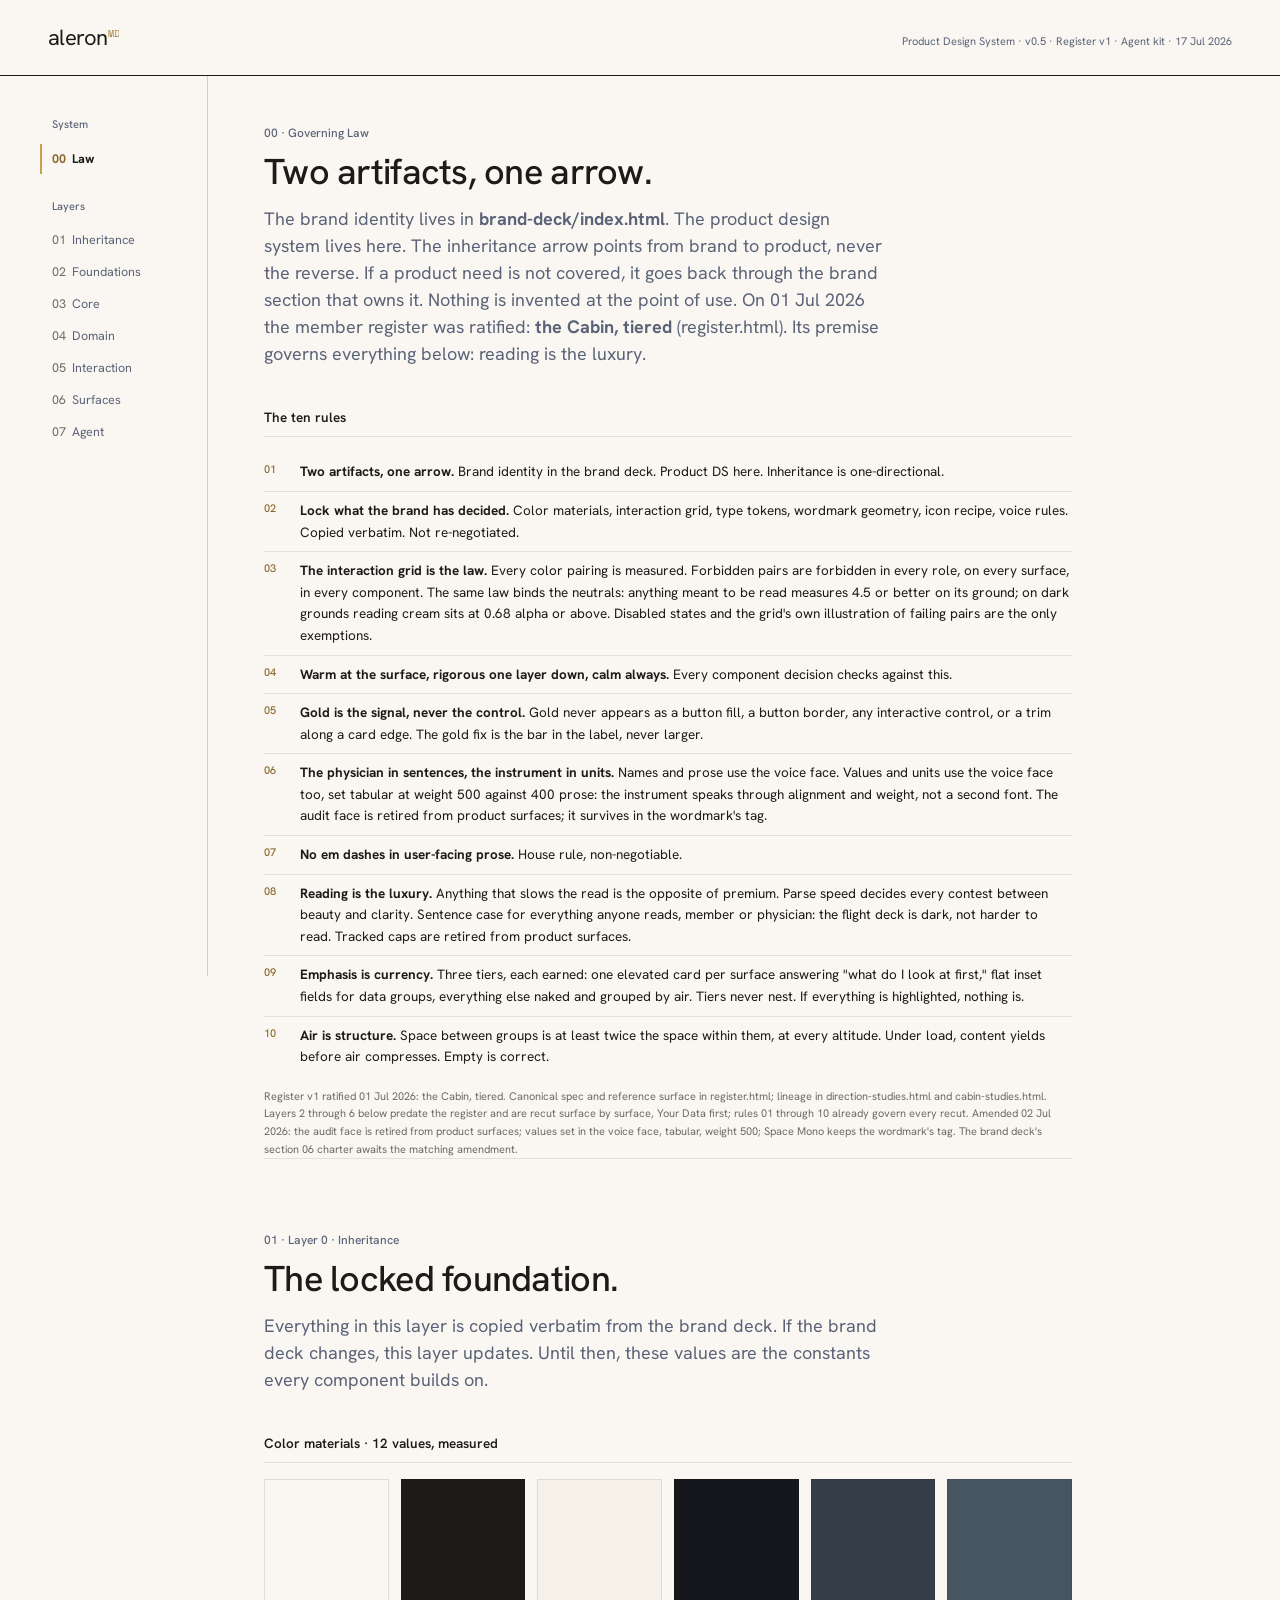
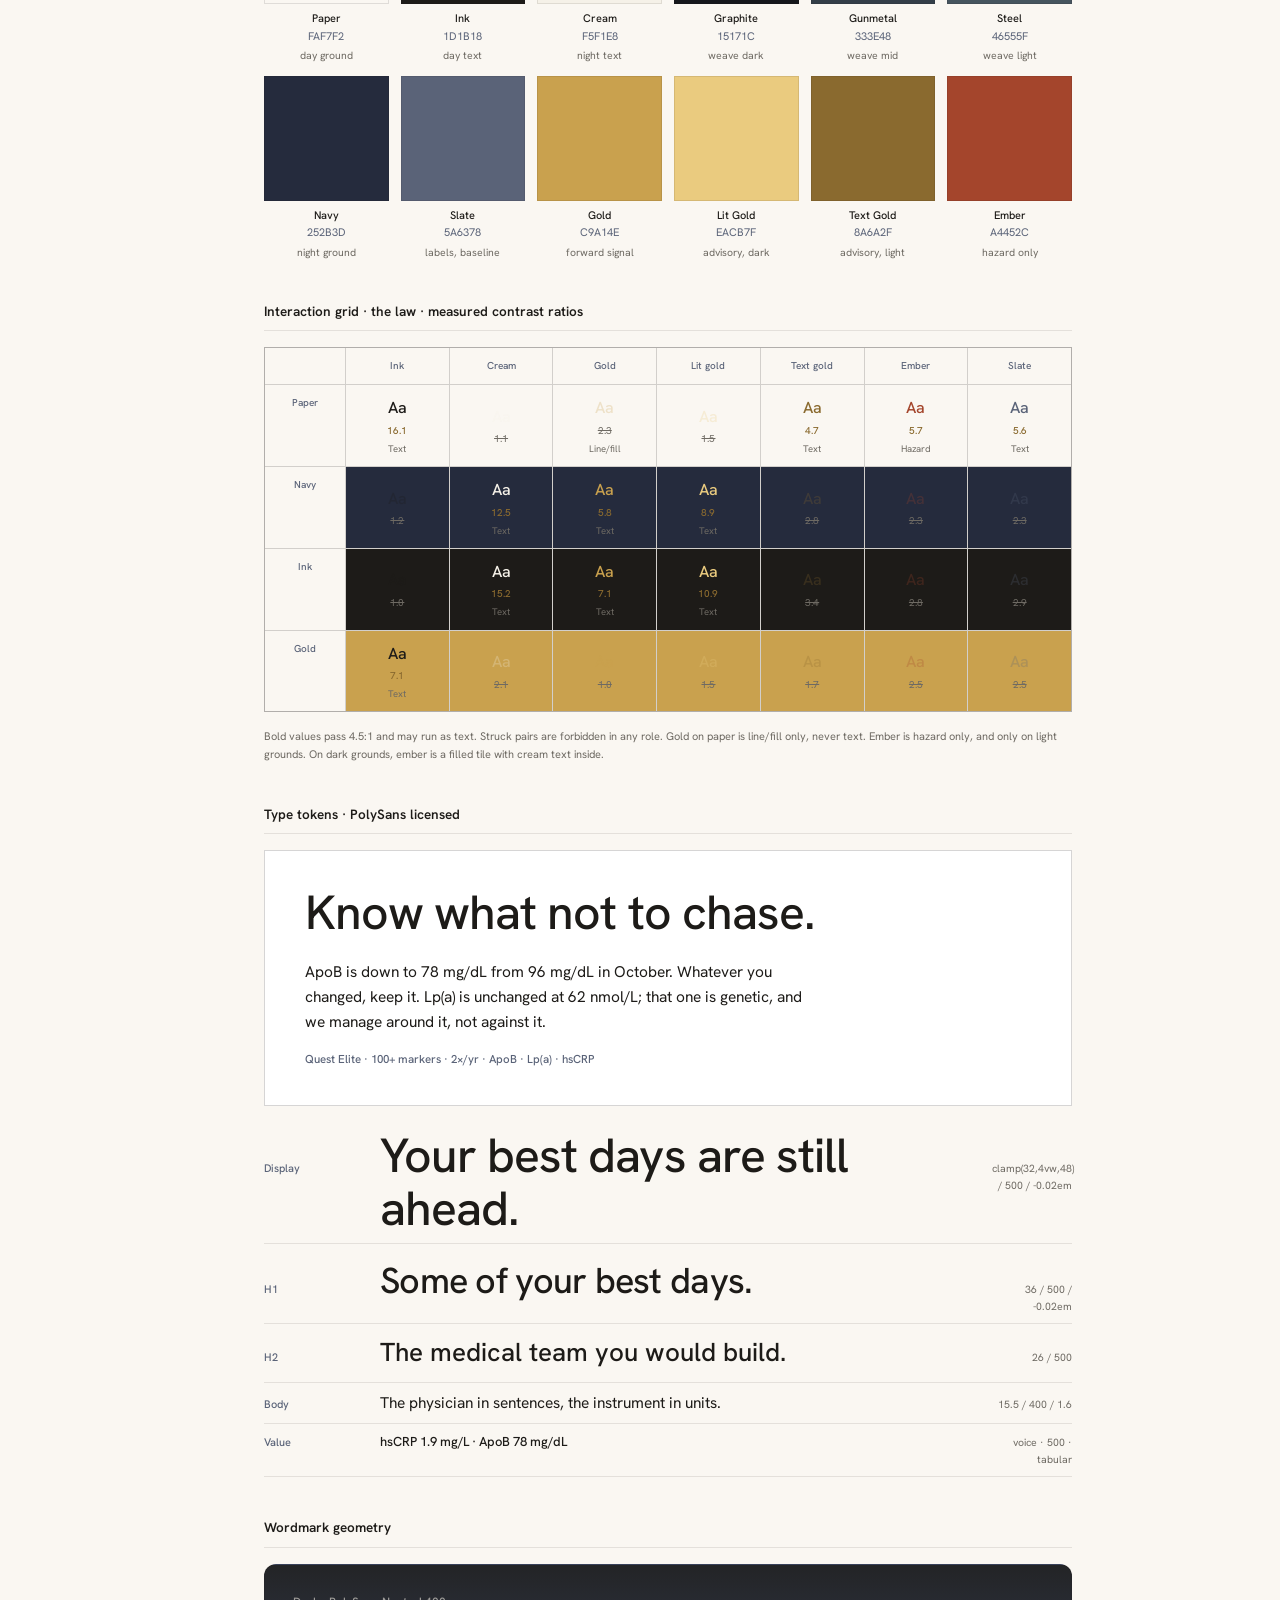
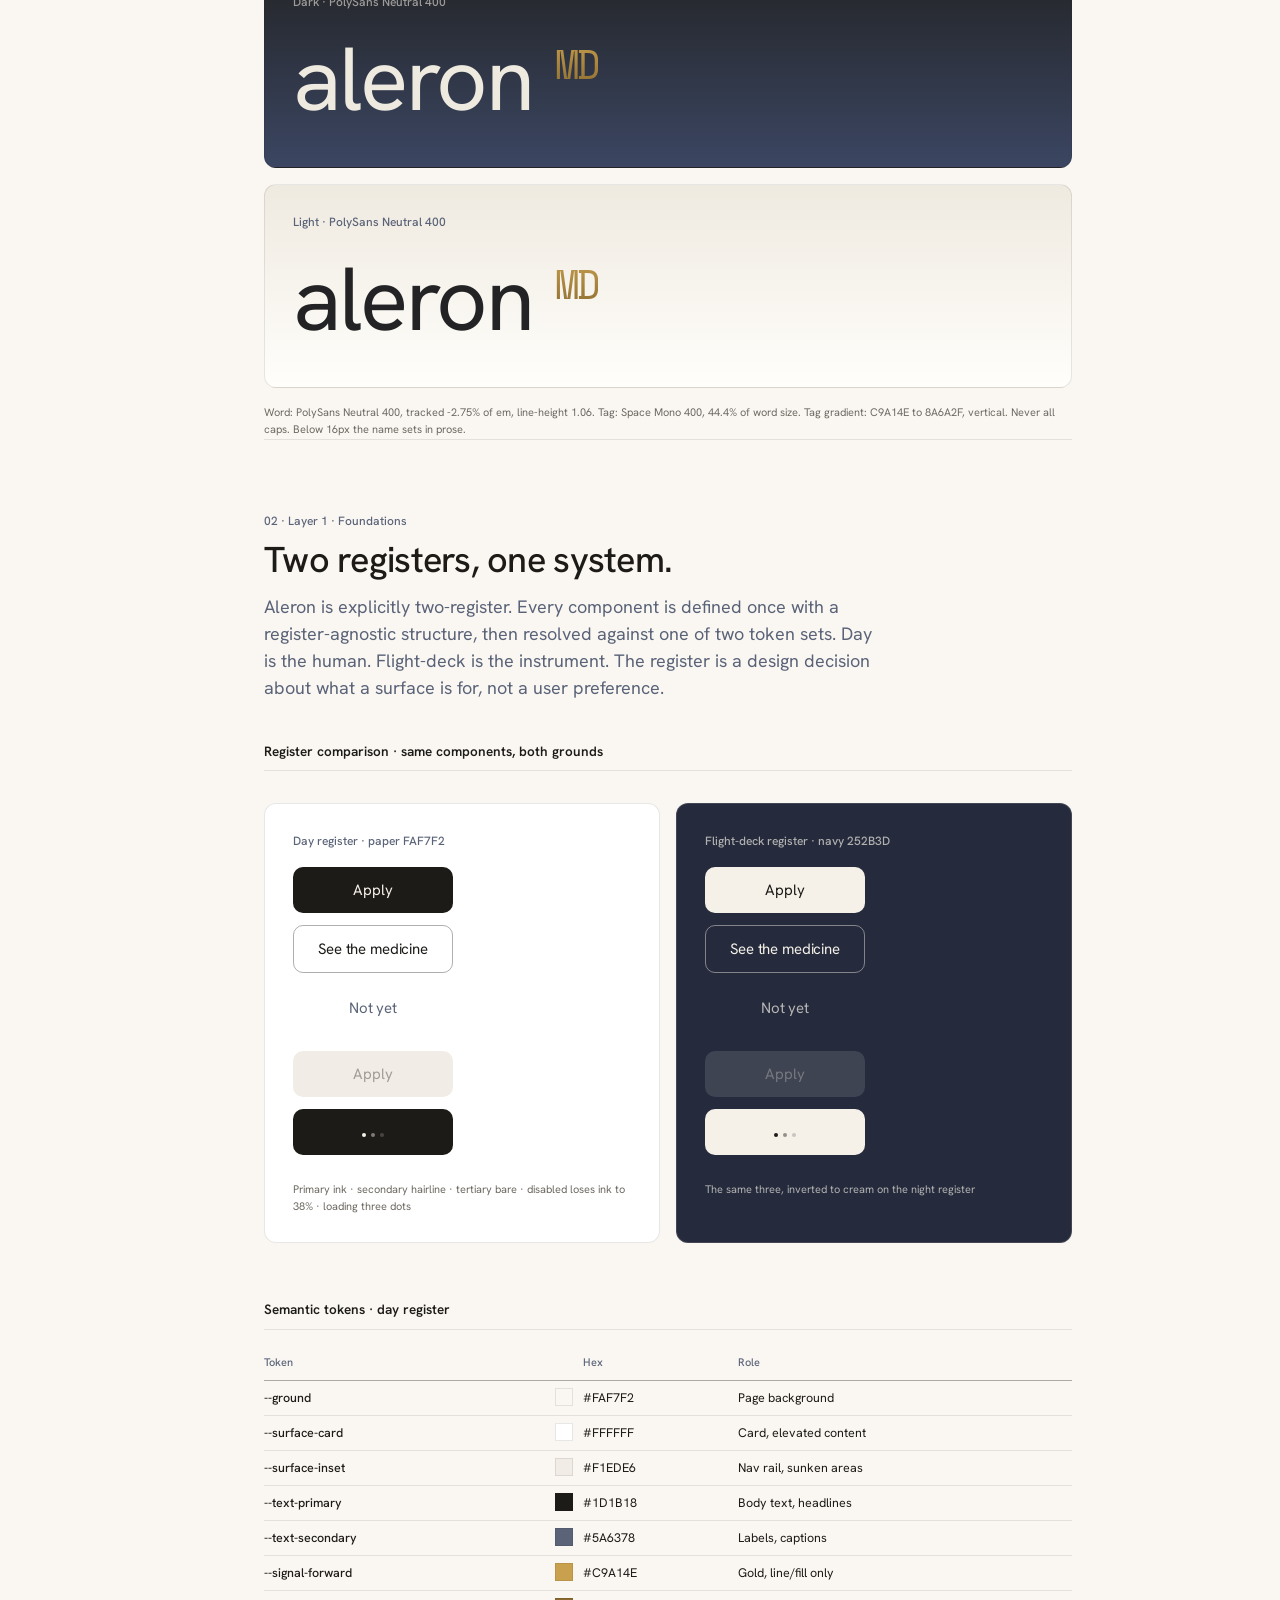
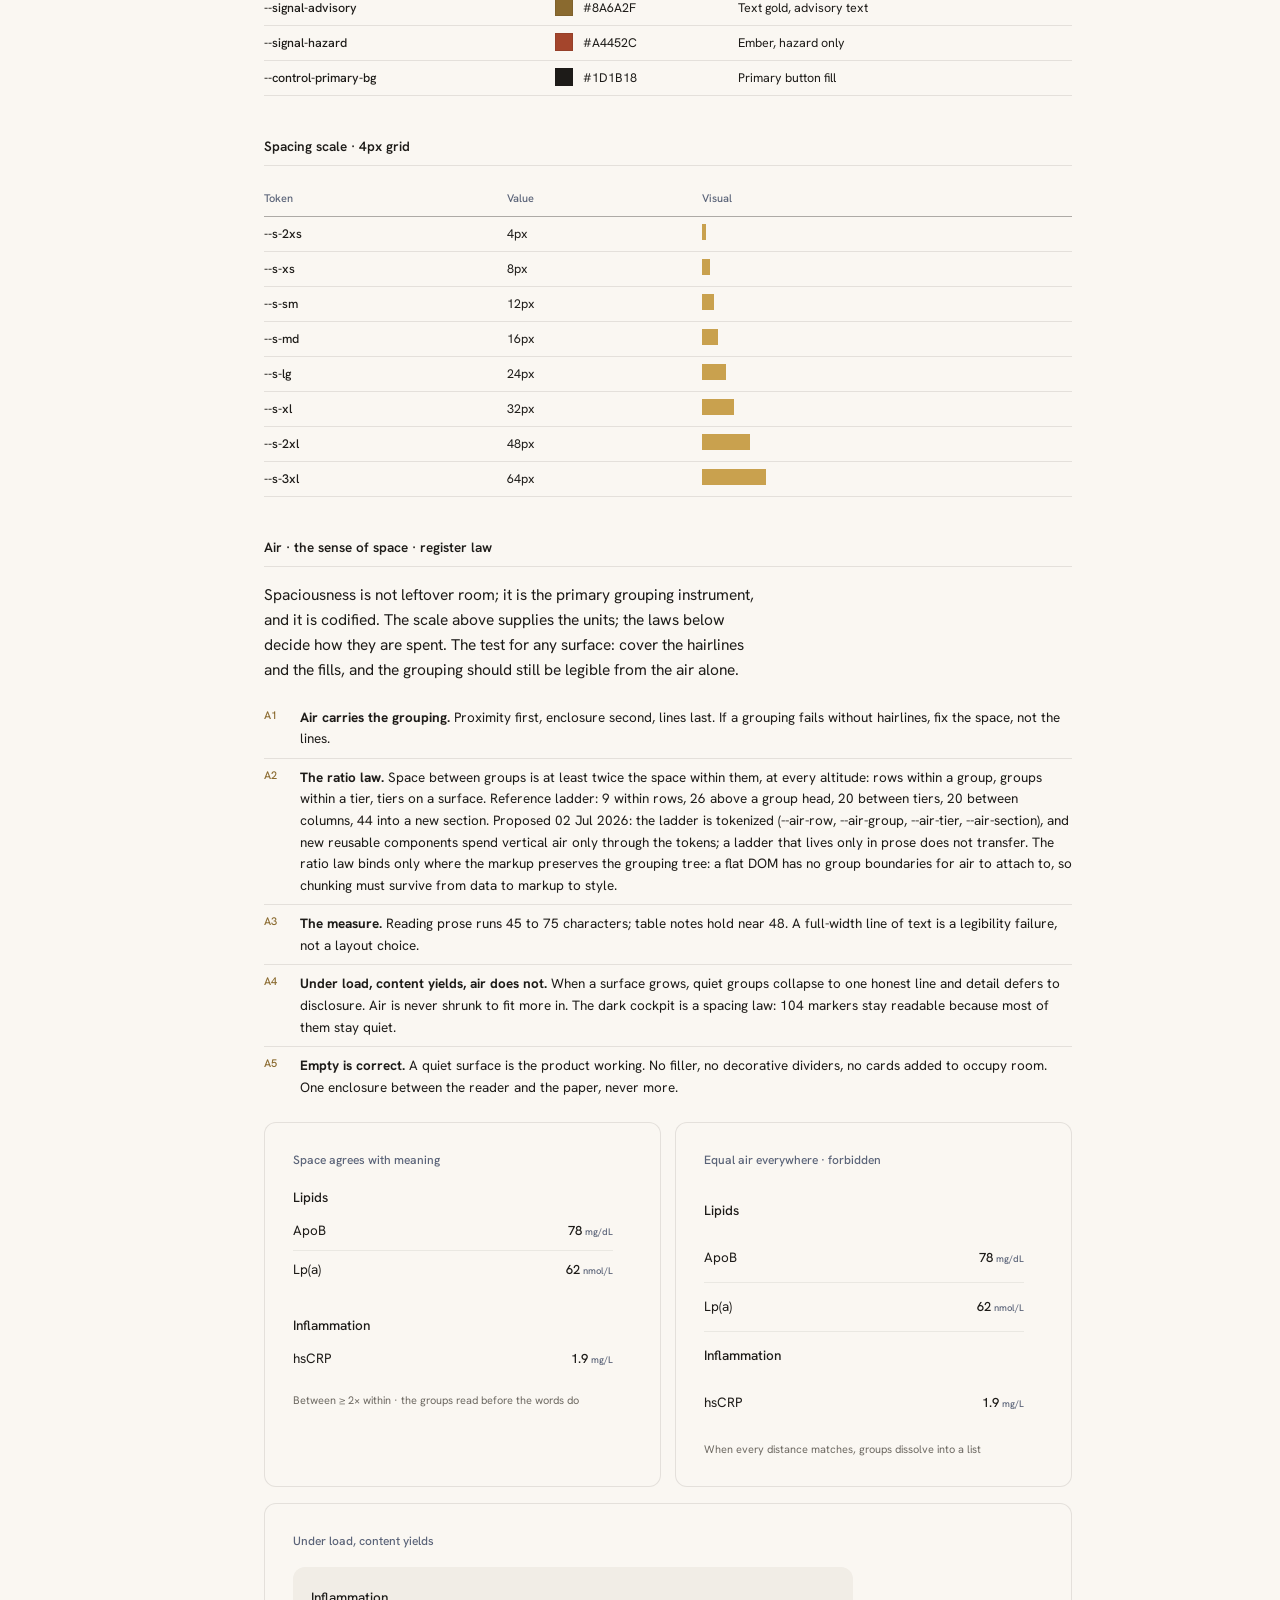
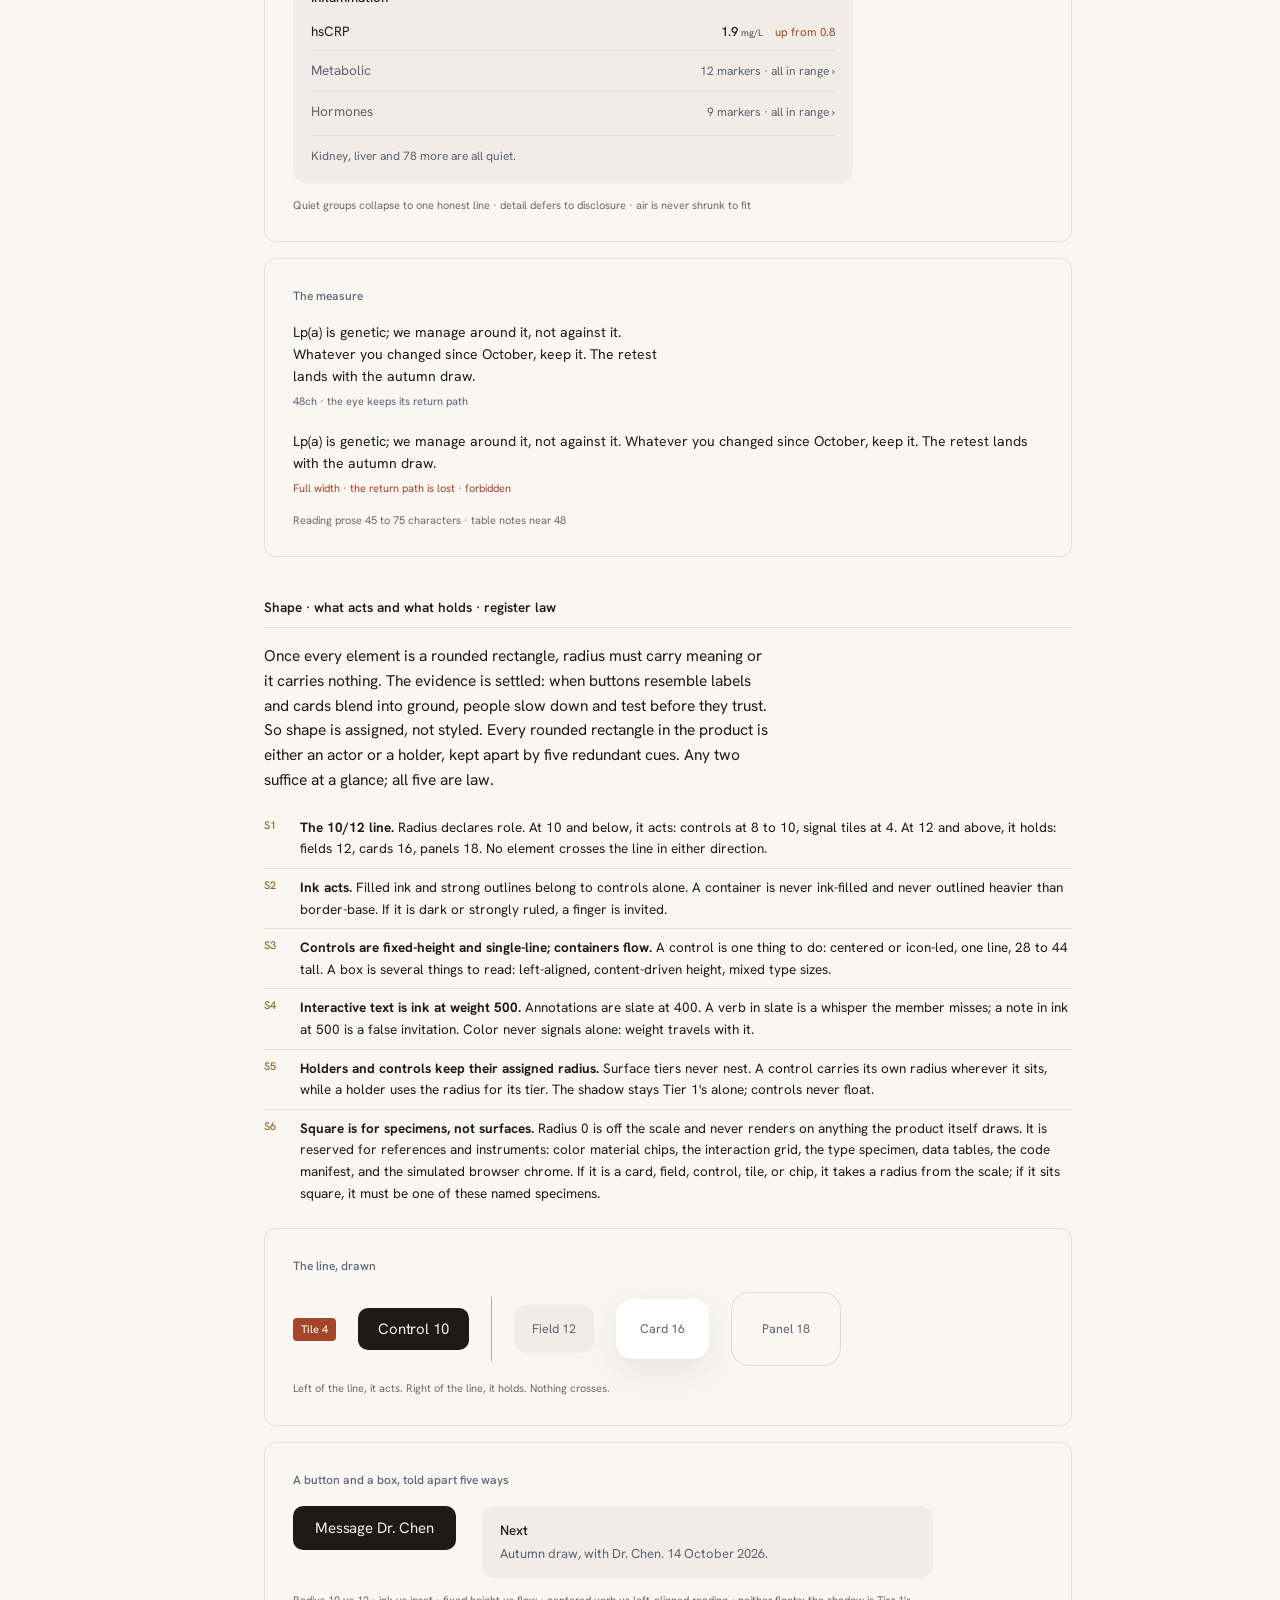
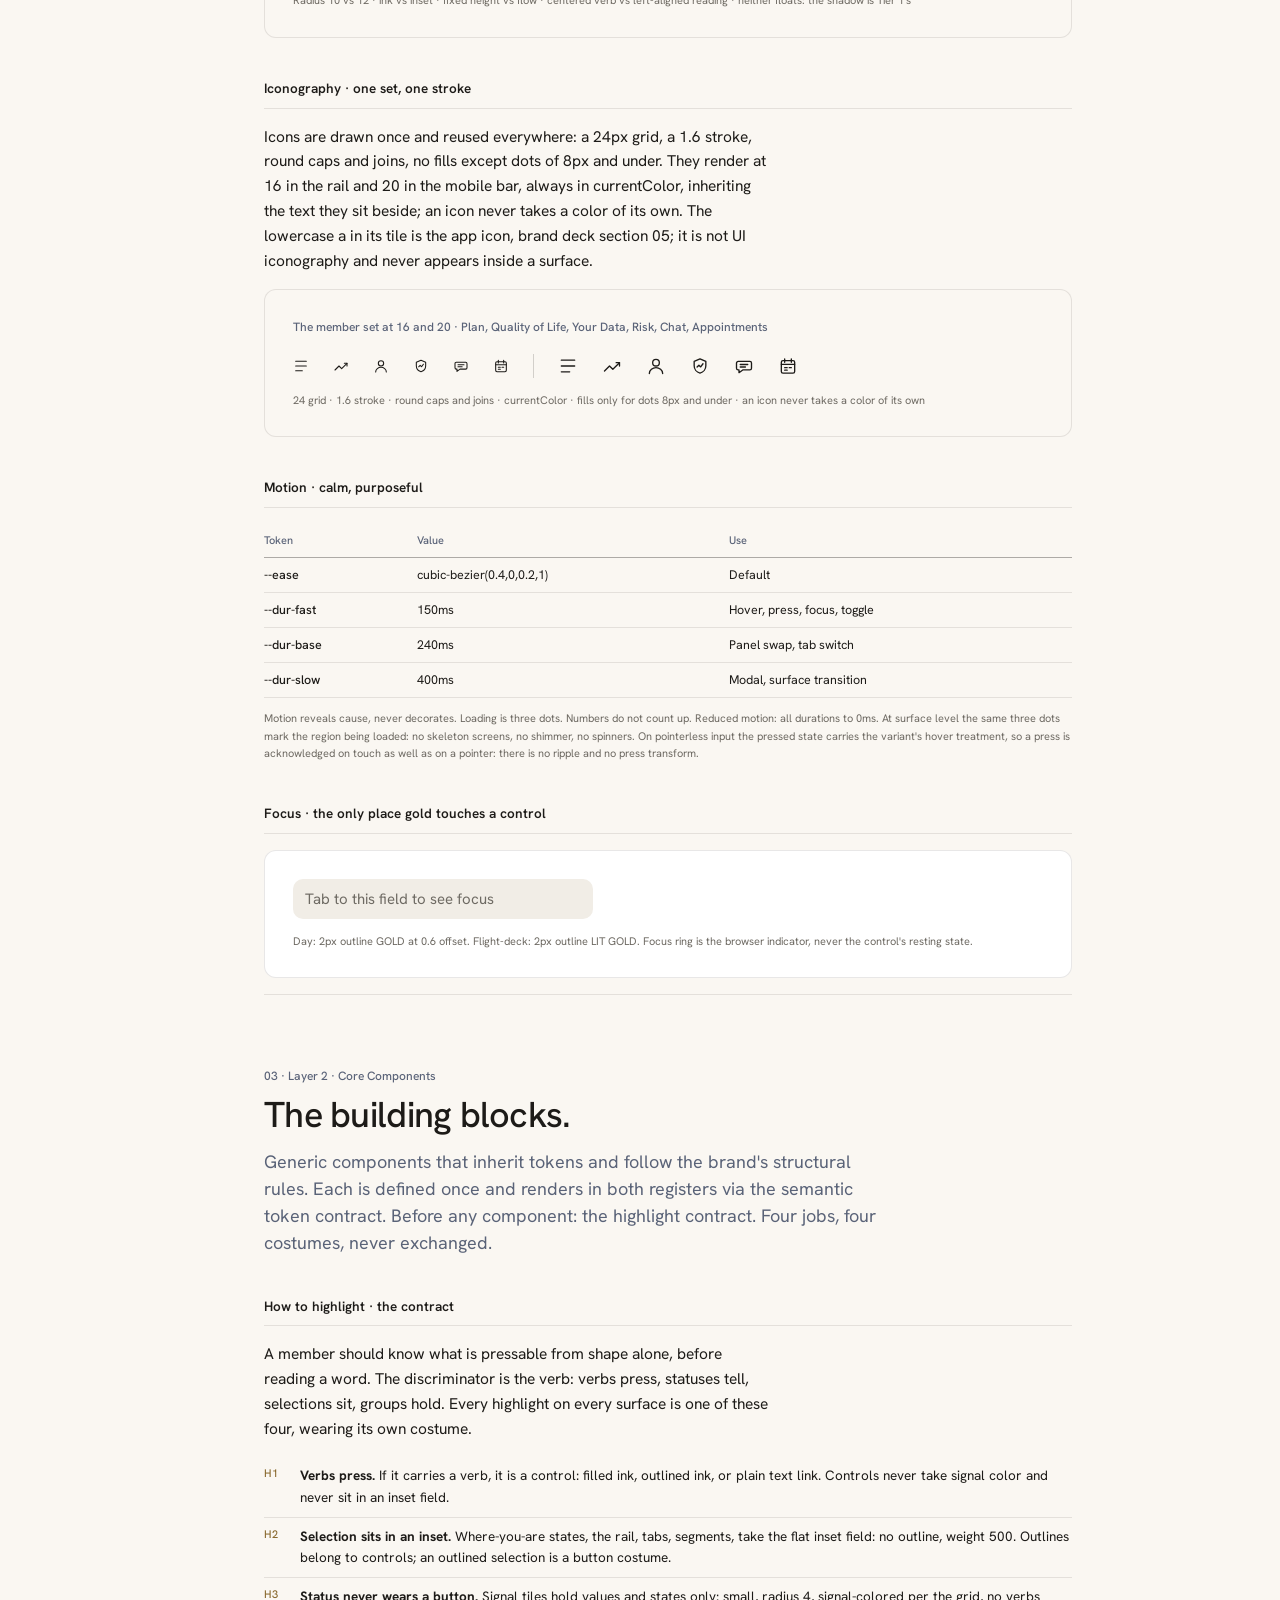
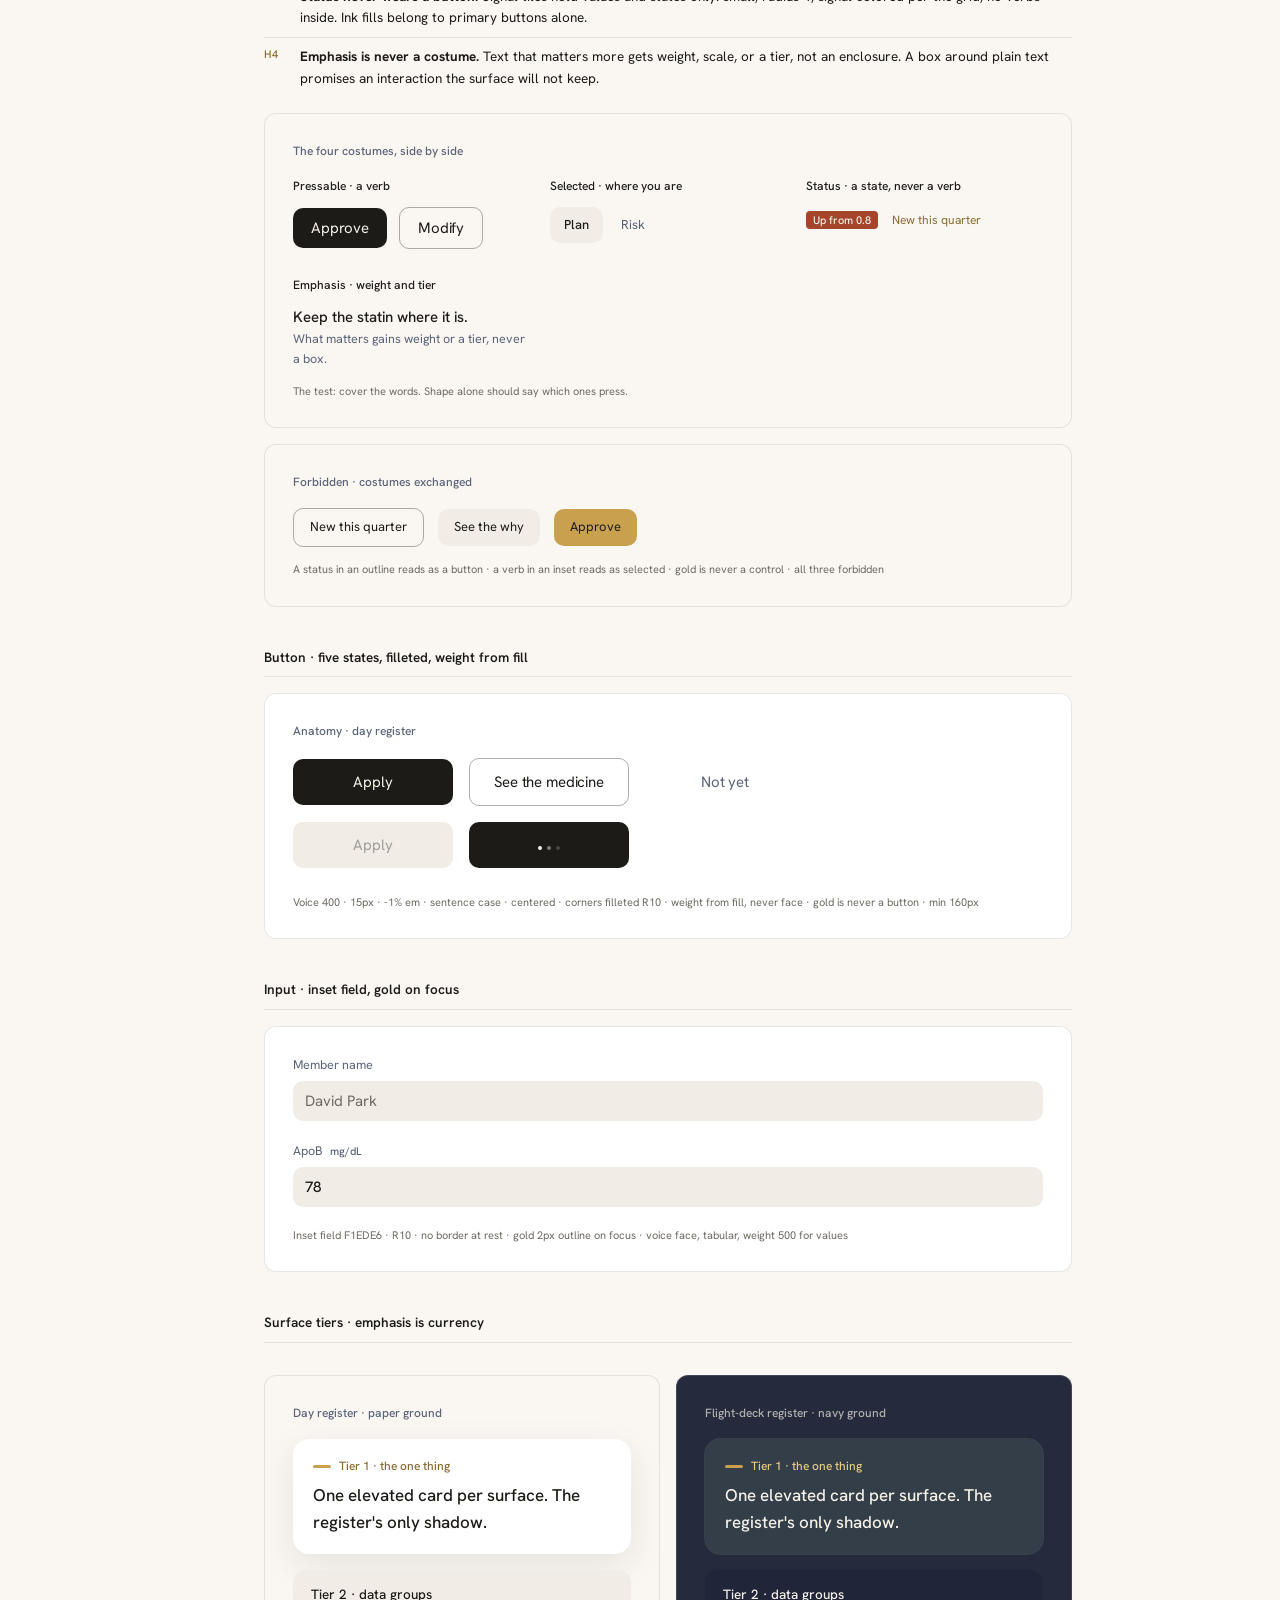
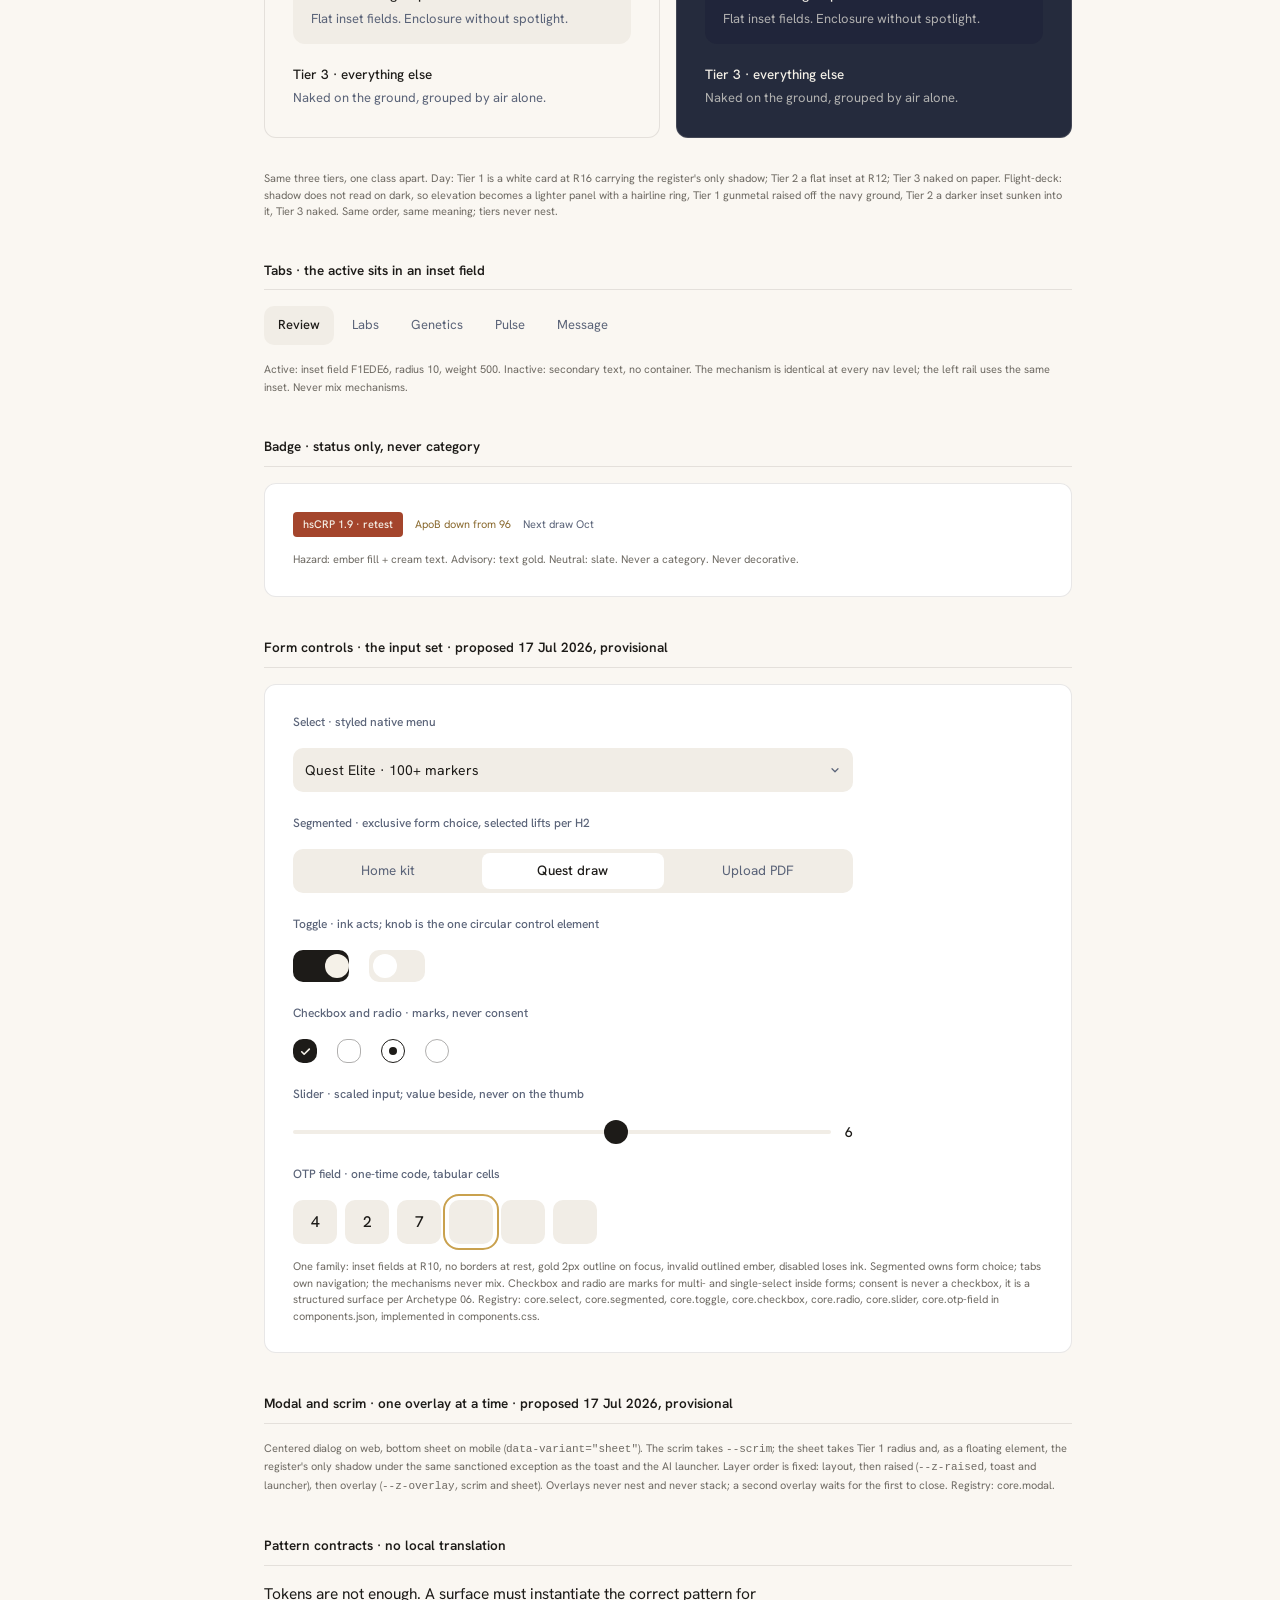
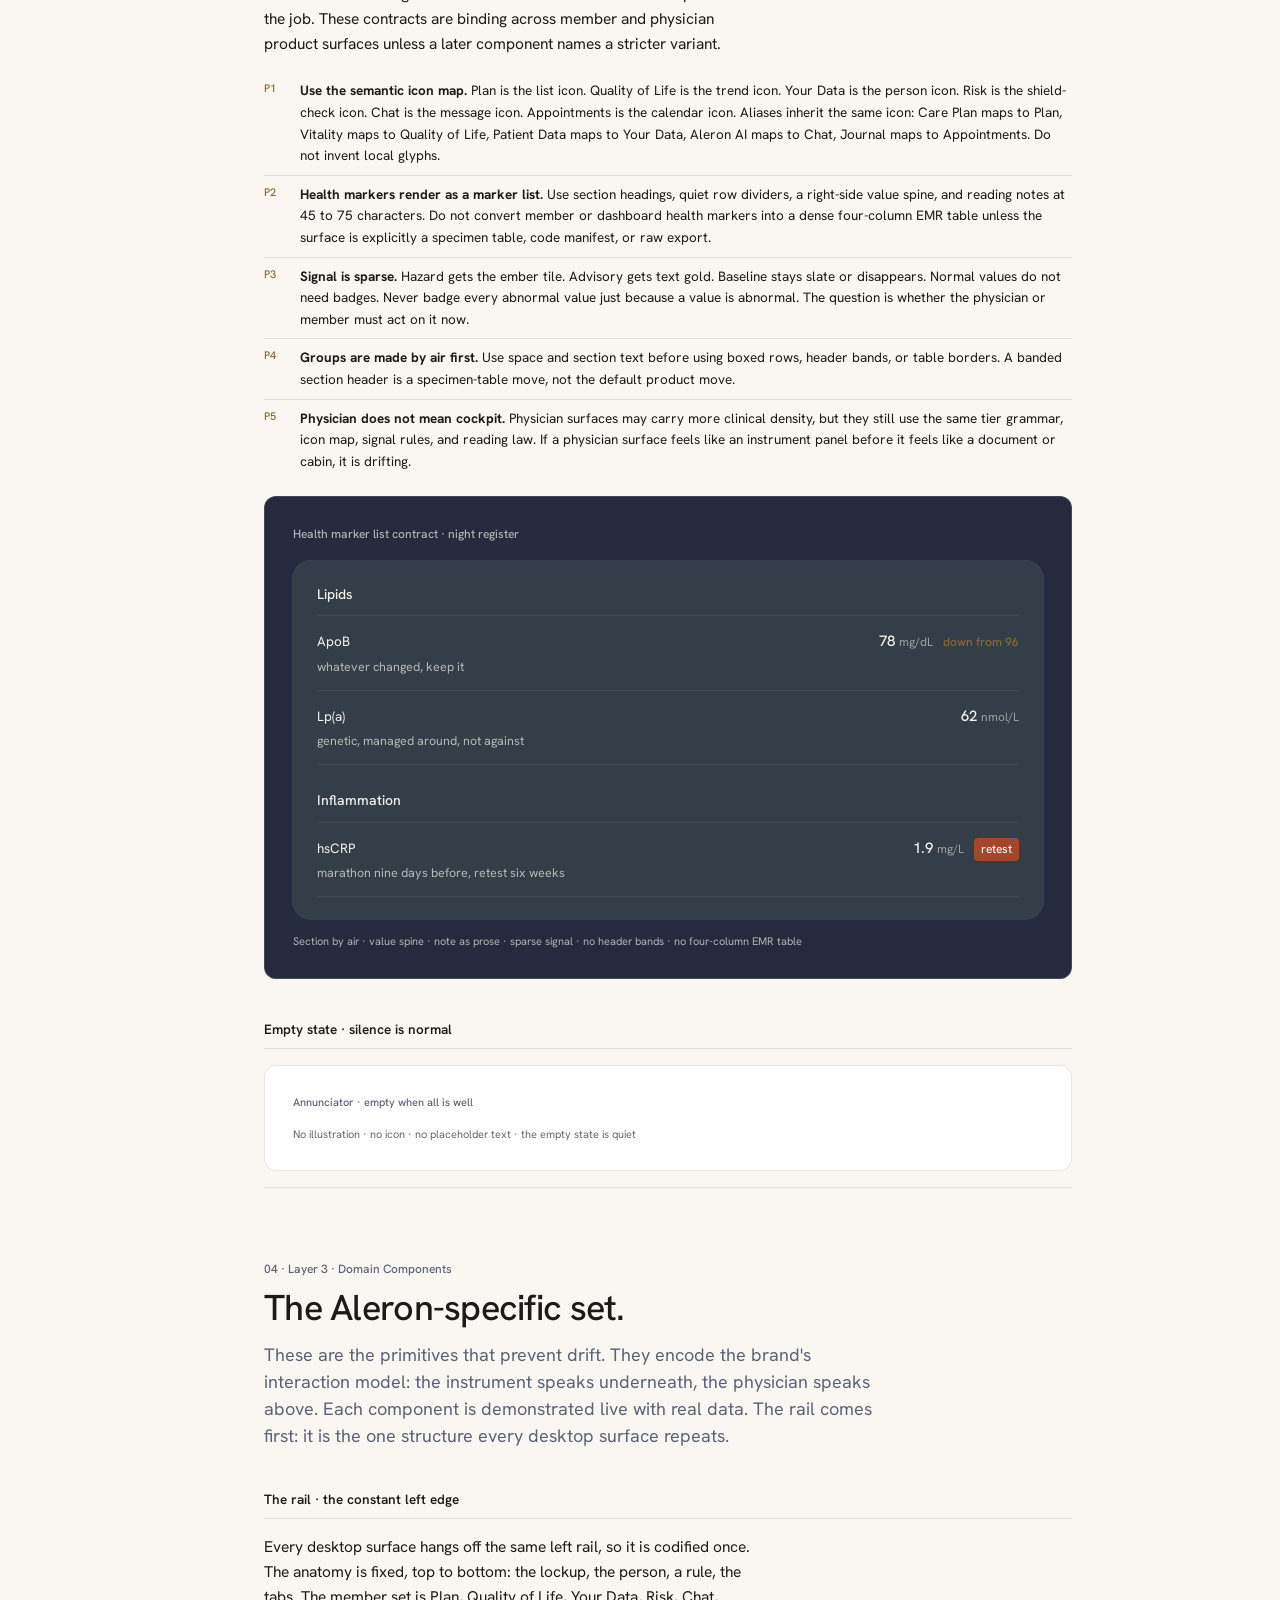
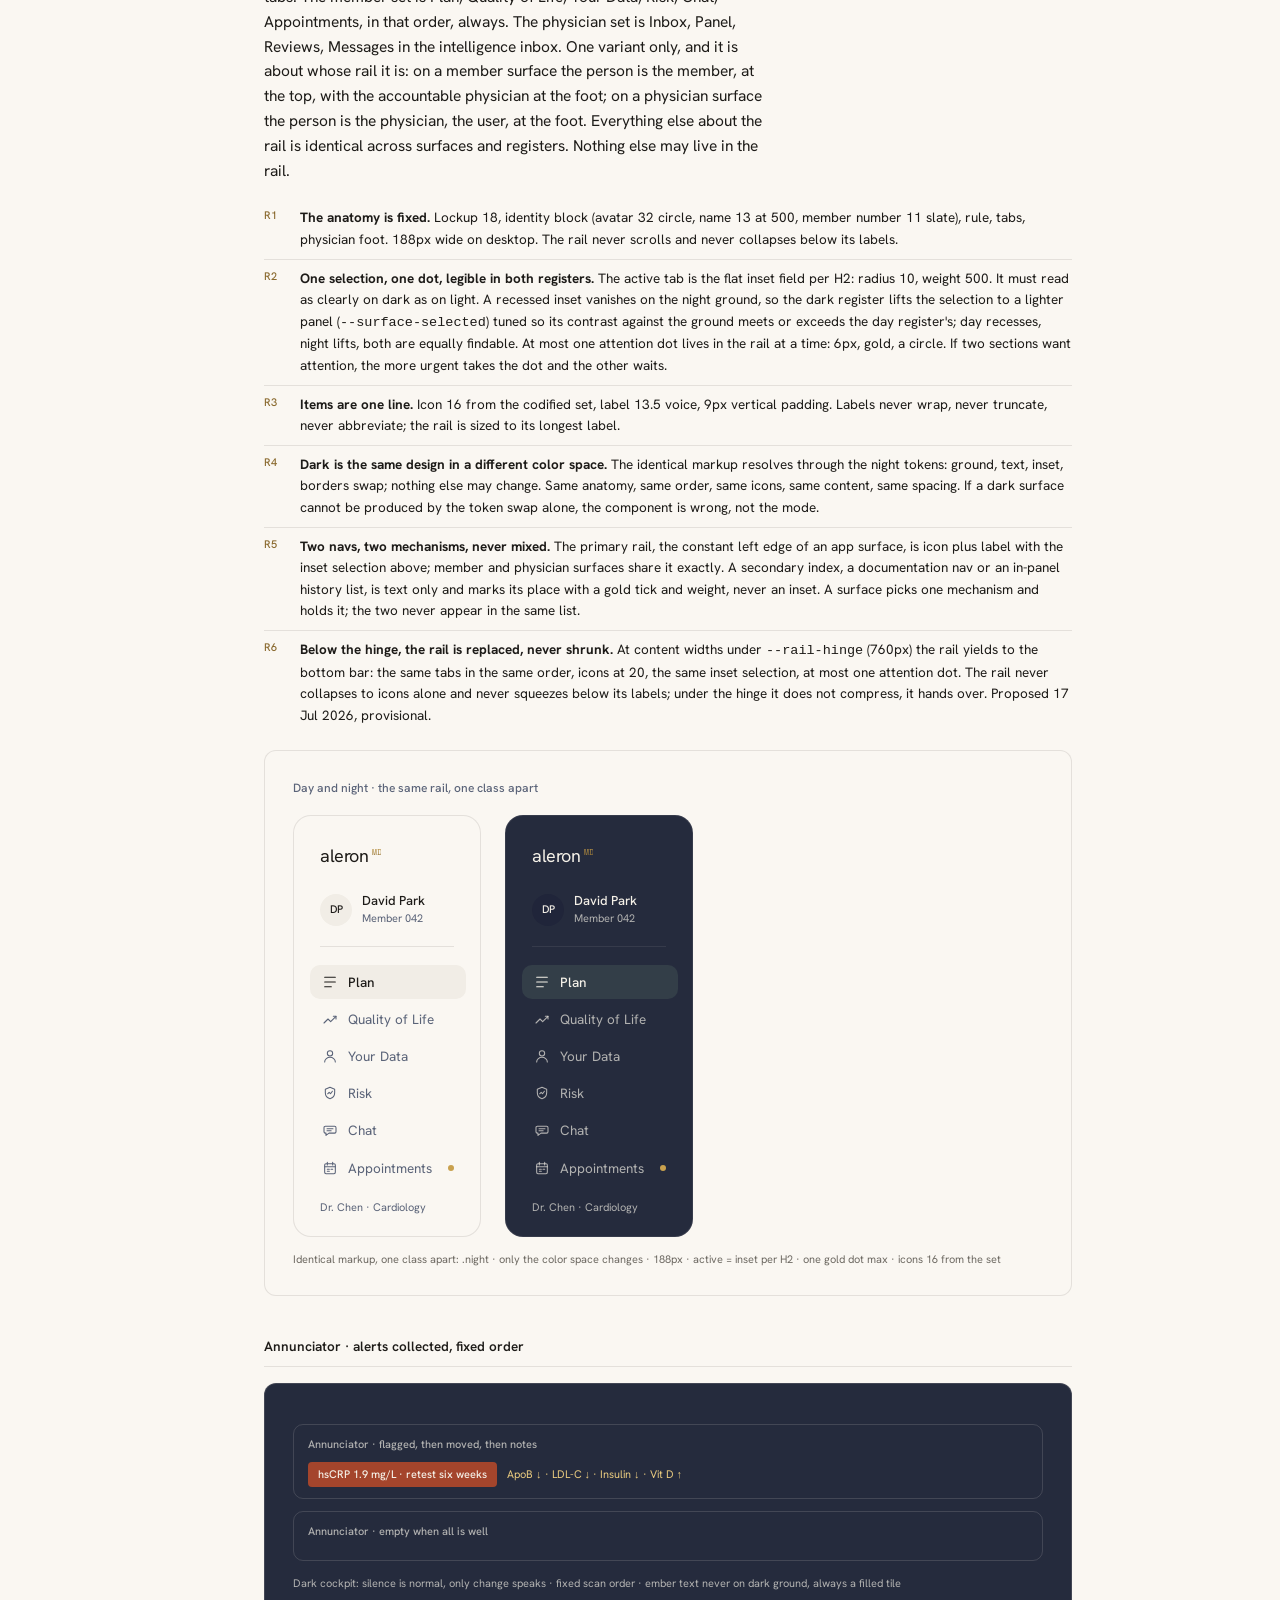
==== product-design-system/index.html @ 84242271 "Codify core.button pressed, and hover for secondary and tertiary Touch has no hover, so the only int" ====
<!DOCTYPE html>
<html lang="en">
<head>
<meta charset="UTF-8">
<meta name="viewport" content="width=device-width, initial-scale=1.0">
<title>Aleron MD · Product Design System</title>
<meta name="description" content="The Aleron MD product design system. Tokens, components, and surface patterns inherited from the visual identity.">
<link rel="preconnect" href="https://fonts.googleapis.com">
<link rel="preconnect" href="https://fonts.gstatic.com" crossorigin>
<link href="https://fonts.googleapis.com/css2?family=Hanken+Grotesk:wght@400;500;600;700&family=Space+Mono:wght@400;700&display=swap" rel="stylesheet">
<link rel="stylesheet" href="tokens.css">
<style>
/* ================================================================ */
/*  POLYSANS bundled local reference                                 */
/*  The licensed files are copied into ./fonts for deterministic     */
/*  local rendering. Each original weight is its own family, so this */
/*  maps them into one CSS family named "PolySans".                  */
/* ================================================================ */







/* Token definitions are generated from tokens.json into tokens.css. */

/* ================================================================ */
/*  RESET                                                            */
/* ================================================================ */
* { margin: 0; padding: 0; box-sizing: border-box; }
html { scroll-behavior: smooth; }
body {
  background: var(--ground);
  color: var(--text-primary);
  font-family: var(--voice);
  font-size: var(--size-text);
  line-height: 1.6;
  -webkit-font-smoothing: antialiased;
  -moz-osx-font-smoothing: grayscale;
}
a { color: inherit; text-decoration: none; }

/* ================================================================ */
/*  HEADER                                                           */
/* ================================================================ */
.ds-header {
  border-bottom: 1px solid var(--ink);
  padding: 20px 48px;
  display: flex;
  justify-content: space-between;
  align-items: baseline;
  flex-wrap: wrap;
  gap: 12px;
}
.ds-header-lockup {
  font-family: var(--voice);
  font-size: 22px;
  font-weight: 400;
  letter-spacing: -0.0275em;
  color: var(--ink);
}
.ds-header-lockup .md {
  font-family: var(--audit);
  font-size: 10px;
  font-weight: 400;
  vertical-align: super;
  margin-left: 1px;
  background: linear-gradient(180deg, var(--gold), var(--text-gold));
  -webkit-background-clip: text;
  -webkit-text-fill-color: transparent;
  background-clip: text;
}
.ds-header-meta {
  font-family: var(--voice);
  font-size: 11px;
  letter-spacing: 0;
  color: var(--slate);
}

/* ================================================================ */
/*  LAYOUT                                                           */
/* ================================================================ */
.ds-layout {
  display: grid;
  grid-template-columns: var(--nav-w) 1fr;
  max-width: var(--page-max);
  margin: 0 auto;
}

/* Nav rail */
.ds-nav {
  position: sticky;
  top: 0;
  height: 100vh;
  overflow-y: auto;
  padding: 40px 20px 40px 32px;
  border-right: 1px solid var(--border-base);
  font-family: var(--voice);
  font-size: 12.5px;
  letter-spacing: 0;
}
.ds-nav-label {
  color: var(--text-secondary);
  font-weight: 500;
  margin-bottom: 10px;
  font-size: 11px;
  letter-spacing: 0;
}
.ds-nav ul { list-style: none; margin-bottom: 24px; }
.ds-nav li { margin-bottom: 2px; }
.ds-nav a {
  display: block;
  padding: 5px 0;
  color: var(--text-secondary);
  transition: color var(--dur-fast) var(--ease);
  border-left: 2px solid transparent;
  padding-left: 10px;
  margin-left: -12px;
}
.ds-nav a:hover { color: var(--text-primary); }
.ds-nav a.active {
  color: var(--ink);
  border-left-color: var(--gold);
  font-weight: 700;
}
.ds-nav a .num { color: var(--text-tertiary); margin-right: 6px; }
.ds-nav a.active .num { color: var(--text-gold); }

/* Content */
.ds-content {
  padding: 0 56px 120px;
  max-width: 920px;
  min-width: 0;
  width: 100%;
}

/* ================================================================ */
/*  SECTIONS                                                         */
/* ================================================================ */
section.ds-section {
  padding-top: 72px;
  border-top: 1px solid var(--border-subtle);
}
section.ds-section:first-child { border-top: none; padding-top: 48px; }

.sec-label {
  font-family: var(--voice);
  font-size: 12px;
  font-weight: 500;
  letter-spacing: 0;
  color: var(--slate);
  margin-bottom: 8px;
}
.sec-title {
  font-family: var(--voice);
  font-size: var(--size-h1);
  font-weight: 500;
  letter-spacing: -0.02em;
  line-height: 1.15;
  margin-bottom: 12px;
  color: var(--ink);
}
.sec-abstract {
  font-family: var(--voice);
  font-size: var(--size-lede);
  line-height: 1.5;
  color: var(--text-secondary);
  max-width: 62ch;
  margin-bottom: 40px;
}

/* Subsection */
.subsec {
  margin-top: 40px;
}
.subsec-label {
  font-family: var(--voice);
  font-size: 13.5px;
  font-weight: 600;
  color: var(--text-primary);
  margin-bottom: 16px;
  padding-bottom: 8px;
  border-bottom: 1px solid var(--border-subtle);
}

/* Prose */
.prose { max-width: 62ch; }
.prose p { margin-bottom: 14px; }
.prose b { font-weight: 500; }

/* ================================================================ */
/*  DEMO FRAMES                                                      */
/* ================================================================ */
.demo {
  background: var(--surface-tier1);
  border: 1px solid var(--border-subtle);
  border-radius: var(--radius-tier2);
  padding: 28px;
  margin: 16px 0;
}
.demo.night-demo {
  background: var(--navy);
  color: var(--cream);
  border-color: rgba(245,241,232,0.14);
}
.demo-label {
  font-family: var(--voice);
  font-size: 12px;
  font-weight: 500;
  margin-bottom: 16px;
  color: var(--slate);
}
.night-demo .demo-label { color: rgba(245,241,232,0.68); }
.demo-caption {
  font-family: var(--voice);
  font-size: 11px;
  letter-spacing: 0;
  color: var(--text-tertiary);
  margin-top: 14px;
  line-height: 1.5;
}
.night-demo .demo-caption { color: rgba(245,241,232,0.68); }

/* ================================================================ */
/*  COLOR MATERIALS                                                  */
/* ================================================================ */
.materials {
  display: grid;
  grid-template-columns: repeat(auto-fill, minmax(120px, 1fr));
  gap: 12px;
  margin: 16px 0;
}
.mat {
  text-align: center;
}
.mat-c {
  width: 100%;
  aspect-ratio: 1;
  margin-bottom: 6px;
  border: 1px solid var(--border-subtle);
}
.mat-name {
  font-family: var(--voice);
  font-size: 11px;
  font-weight: 500;
  color: var(--ink);
  text-transform: capitalize;
}
.mat-hex {
  font-family: var(--voice);
  font-size: 11px;
  color: var(--slate);
  font-variant-numeric: tabular-nums;
  letter-spacing: 0;
}
.mat-role {
  font-family: var(--voice);
  font-size: 10.5px;
  color: var(--text-tertiary);
  letter-spacing: 0;
  margin-top: 2px;
}

/* ================================================================ */
/*  INTERACTION GRID                                                 */
/* ================================================================ */
.igrid {
  display: grid;
  grid-template-columns: 80px repeat(7, 1fr);
  gap: 1px;
  background: var(--border-base);
  border: 1px solid var(--border-base);
  margin: 16px 0;
  font-family: var(--voice);
  font-variant-numeric: tabular-nums;
}
.igrid > div {
  padding: 10px 6px;
  text-align: center;
  background: var(--paper);
  font-size: 10px;
}
.igrid-h {
  background: var(--surface-inset);
  font-weight: 500;
  letter-spacing: 0;
  color: var(--slate);
  font-size: 10px;
}
.igrid-rh {
  background: var(--surface-inset);
  font-weight: 500;
  letter-spacing: 0;
  color: var(--slate);
  font-size: 10px;
  text-align: left;
  padding-left: 10px;
}
.igrid-cell {
  position: relative;
  display: flex;
  flex-direction: column;
  align-items: center;
  justify-content: center;
  gap: 2px;
}
.igrid-cell .aa { font-family: var(--voice); font-size: 16px; font-weight: 500; }
.igrid-cell .rt { font-size: 10px; color: var(--slate); }
.igrid-cell.pass .rt { color: var(--text-gold); font-weight: 500; }
.igrid-cell.fail .rt { color: var(--text-tertiary); text-decoration: line-through; }
.igrid-cell.fail .aa { opacity: 0.25; }
.igrid-cell .use {
  font-size: 9.5px;
  letter-spacing: 0;
  color: var(--text-tertiary);
}

/* ================================================================ */
/*  TYPE SPECIMEN                                                    */
/* ================================================================ */
.type-specimen {
  background: var(--surface-card);
  border: 1px solid var(--border-base);
  padding: 36px 40px;
  margin: 16px 0;
}
.type-display {
  font-family: var(--voice);
  font-size: var(--size-display);
  font-weight: 500;
  letter-spacing: -0.02em;
  line-height: 1.1;
  margin-bottom: 20px;
  color: var(--ink);
}
.type-body {
  font-family: var(--voice);
  font-size: var(--size-text);
  line-height: 1.6;
  max-width: 56ch;
  color: var(--ink);
  margin-bottom: 16px;
}
.type-audit {
  font-family: var(--voice);
  font-weight: 500;
  font-variant-numeric: tabular-nums;
  font-size: 11.5px;
  color: var(--slate);
}
.type-scale {
  margin: 16px 0;
}
.type-scale-row {
  display: grid;
  grid-template-columns: 100px 1fr 80px;
  gap: 16px;
  align-items: baseline;
  padding: 8px 0;
  border-bottom: 1px solid var(--border-subtle);
}
.type-scale-role {
  font-family: var(--voice);
  font-size: 11px;
  font-weight: 500;
  letter-spacing: 0;
  color: var(--slate);
}
.type-scale-sample { color: var(--ink); }
.type-scale-spec {
  font-family: var(--voice);
  font-size: 10.5px;
  font-variant-numeric: tabular-nums;
  color: var(--text-tertiary);
  text-align: right;
}

/* ================================================================ */
/*  COMPONENTS: BUTTON                                               */
/* ================================================================ */
.btn {
  display: inline-block;
  min-width: 160px;
  text-align: center;
  padding: 13px 0;
  font-family: var(--voice);
  font-size: 15px;
  font-weight: 400;
  letter-spacing: -0.01em;
  text-decoration: none;
  border: none;
  border-radius: var(--radius-control);
  cursor: pointer;
  transition: background var(--dur-fast) var(--ease),
              border-color var(--dur-fast) var(--ease),
              color var(--dur-fast) var(--ease);
  margin-right: 12px;
  margin-bottom: 12px;
}
.btn--primary {
  background: var(--ink);
  color: var(--cream);
}
.btn--primary:hover { background: #000; }
.btn--secondary {
  background: transparent;
  color: var(--ink);
  border: 1px solid var(--border-strong);
}
.btn--tertiary {
  background: transparent;
  color: var(--slate);
}
.btn--disabled {
  background: var(--surface-inset);
  color: rgba(29,27,24,0.38);
  cursor: not-allowed;
}
.btn--loading {
  background: var(--ink);
  color: var(--cream);
  cursor: progress;
}
.btn-dots {
  display: inline-flex;
  gap: 5px;
  align-items: center;
}
.btn-dots span {
  width: 4px; height: 4px; border-radius: 50%; background: var(--cream);
}
.btn-dots span:nth-child(2) { opacity: 0.45; }
.btn-dots span:nth-child(3) { opacity: 0.20; }
/* On the night register the primary button inverts to a cream ground, so the dots invert to ink */
.night-demo .btn-dots span, .night .btn-dots span { background: var(--ink); }

/* Night buttons */
.night-demo .btn--primary {
  background: var(--cream);
  color: var(--ink);
}
.night-demo .btn--primary:hover { background: #FFF; }
.night-demo .btn--secondary {
  background: transparent;
  color: var(--cream);
  border: 1px solid rgba(245,241,232,0.45);
}
.night-demo .btn--tertiary {
  background: transparent;
  color: rgba(245,241,232,0.70);
}
.night-demo .btn--disabled {
  background: rgba(245,241,232,0.12);
  color: rgba(245,241,232,0.30);
}

/* ================================================================ */
/*  COMPONENTS: INPUT, CARD, TABLE                                   */
/* ================================================================ */
.field { margin-bottom: 20px; }
.field-label {
  display: block;
  font-family: var(--voice);
  font-size: 12.5px;
  color: var(--slate);
  margin-bottom: 6px;
}
.input {
  width: 100%;
  background: var(--surface-inset);
  border: none;
  border-radius: var(--radius-control);
  padding: 10px 12px;
  font-family: var(--voice);
  font-size: 15px;
  color: var(--ink);
  outline: none;
  transition: outline-color var(--dur-fast) var(--ease);
}
.input:focus { outline: 2px solid var(--gold); outline-offset: 1px; }
.input::placeholder { color: var(--text-tertiary); }
.input-audit {
  font-family: var(--voice);
  font-weight: 500;
  font-variant-numeric: tabular-nums;
}
.input-unit {
  font-family: var(--voice);
  font-weight: 500;
  font-variant-numeric: tabular-nums;
  font-size: 11px;
  color: var(--slate);
  margin-left: 4px;
}

.card-demo {
  background: var(--surface-card);
  border: 1px solid var(--border-base);
  border-radius: var(--radius-tier2);
  padding: 20px;
  margin: 12px 0;
}
.card-demo-title {
  font-family: var(--voice);
  font-size: 15px;
  font-weight: 500;
  margin-bottom: 8px;
}
.card-demo-body {
  font-family: var(--voice);
  font-size: 13.5px;
  color: var(--text-secondary);
  line-height: 1.55;
}

/* ================================================================ */
/*  COMPONENTS: TABS                                                 */
/* ================================================================ */
.tabs {
  display: flex;
  gap: 4px;
  margin: 16px 0;
}
.tab {
  padding: 9px 14px;
  font-family: var(--voice);
  font-size: 13px;
  color: var(--slate);
  cursor: pointer;
  border-radius: var(--radius-control);
  transition: color var(--dur-fast) var(--ease), background var(--dur-fast) var(--ease);
}
.tab:hover { color: var(--ink); }
.tab.active {
  color: var(--ink);
  background: var(--surface-selected);
  font-weight: 500;
}

/* ================================================================ */
/*  DOMAIN: ANNUNCIATOR                                              */
/* ================================================================ */
.annunciator {
  border: 1px solid var(--border-base);
  border-radius: var(--radius-control);
  padding: 11px 14px;
  margin: 12px 0;
}
.ann-label {
  font-family: var(--voice);
  font-size: 11px;
  font-weight: 500;
  color: var(--text-secondary);
  margin-bottom: 8px;
}
.ann-content {
  display: flex;
  gap: 10px;
  flex-wrap: wrap;
  align-items: center;
}
.ann-hazard {
  background: var(--ember);
  color: var(--cream);
  font-family: var(--voice);
  font-weight: 500;
  font-size: 11px;
  font-variant-numeric: tabular-nums;
  padding: 4px 10px;
  border-radius: var(--radius-tile);
}
.ann-advisory {
  font-family: var(--voice);
  font-size: 11px;
  font-variant-numeric: tabular-nums;
  color: var(--signal-advisory);
}
.annunciator.empty .ann-content { display: none; }

/* Night annunciator */
.night-demo .annunciator {
  border-color: rgba(245,241,232,0.14);
}
.night-demo .ann-label { color: rgba(245,241,232,0.68); }
.night-demo .ann-hazard {
  background: var(--ember);
  color: var(--cream);
}
.night-demo .ann-advisory { color: var(--lit-gold); }

/* ================================================================ */
/*  DOMAIN: CITATION TABLE                                           */
/* ================================================================ */
.citation { margin: 12px 0; }
.ct-group {
  font-family: var(--voice);
  font-size: 13px;
  font-weight: 500;
  color: var(--ink);
  border-top: 1px solid var(--border-strong);
  padding-top: 10px;
  margin-top: 28px;
}
.citation .ct-group:first-child { margin-top: 0; }
.ct-row {
  display: grid;
  grid-template-columns: 1fr 110px 130px 1fr;
  gap: 16px;
  padding: 5px 0;
  align-items: baseline;
  border-bottom: 1px solid var(--border-subtle);
}
.ct-name {
  font-family: var(--voice);
  font-size: 14px;
  color: var(--ink);
}
.ct-value {
  font-family: var(--voice);
  font-weight: 500;
  font-size: 13.5px;
  font-variant-numeric: tabular-nums;
  text-align: right;
  color: var(--ink);
}
.ct-unit {
  font-family: var(--voice);
  font-weight: 500;
  font-size: 10.5px;
  color: var(--slate);
}
.ct-trend {
  font-family: var(--voice);
  font-size: 11.5px;
}
.ct-trend.advisory { color: var(--signal-advisory); }
.ct-trend.hazard { color: var(--signal-hazard); }
.ct-note {
  font-family: var(--voice);
  font-size: 12.5px;
  color: var(--slate);
}
.ct-missing {
  font-family: var(--voice);
  font-size: 13px;
  color: var(--slate);
}
.ct-footer {
  font-family: var(--voice);
  font-size: 11.5px;
  color: var(--text-secondary);
  padding-top: 12px;
}

/* Night citation */
.night-demo .ct-group { color: var(--cream); border-top-color: rgba(245,241,232,0.25); }
.night-demo .ct-name { color: rgba(245,241,232,0.70); }
.night-demo .ct-value { color: rgba(245,241,232,0.88); }
.night-demo .ct-unit { color: rgba(245,241,232,0.68); }
.night-demo .ct-trend.advisory { color: var(--lit-gold); }
.night-demo .ct-trend.hazard,
.night .ct-trend.hazard {
  background: var(--signal-hazard);
  color: var(--cream);
  padding: 1px 6px;
  border-radius: var(--radius-tile);
  justify-self: start;
}
.night-demo .ct-note { color: rgba(245,241,232,0.68); }
.night-demo .ct-missing { color: rgba(245,241,232,0.68); }
.night-demo .ct-footer { color: rgba(245,241,232,0.68); }

/* ================================================================ */
/*  DOMAIN: ONE-THING CARD                                           */
/* ================================================================ */
.one-thing {
  background: var(--gunmetal);
  border-radius: var(--radius-tier2);
  padding: 14px 16px;
  margin: 12px 0;
}
.ot-label::before {
  content: '';
  display: inline-block;
  width: 18px; height: 3px;
  border-radius: 2px;
  background: var(--gold);
  margin-right: 8px;
  vertical-align: 2px;
}
.ot-label {
  font-family: var(--voice);
  font-size: 11.5px;
  font-weight: 500;
  color: var(--lit-gold);
  margin-bottom: 6px;
}
.ot-content {
  display: flex;
  justify-content: space-between;
  align-items: baseline;
  gap: 16px;
}
.ot-text {
  font-family: var(--voice);
  font-size: 15px;
  line-height: 1.4;
  color: var(--cream);
}
.ot-link {
  font-family: var(--voice);
  font-size: 12px;
  font-weight: 500;
  color: var(--cream);
  white-space: nowrap;
}

/* Day variant of One-Thing */
.one-thing.day {
  background: var(--surface-tier1);
  border-left: none;
  border-radius: var(--radius-tier1);
  box-shadow: var(--shadow-tier1);
  padding: 18px 20px;
}
.one-thing.day .ot-label {
  color: var(--text-gold);
  font-family: var(--voice);
  font-size: 12px;
  font-weight: 500;
  letter-spacing: 0;
  text-transform: none;
}
.one-thing.day .ot-label::before {
  content: '';
  display: inline-block;
  width: 18px; height: 3px;
  border-radius: 2px;
  background: var(--gold);
  margin-right: 8px;
  vertical-align: 2px;
}
.one-thing.day .ot-text { color: var(--ink); }
.one-thing.day .ot-link { color: var(--ink); font-weight: 500; }

/* ================================================================ */
/*  DOMAIN: ACTION CARD                                              */
/* ================================================================ */
.action-card {
  background: var(--surface-card);
  border: 1px solid var(--border-base);
  border-radius: var(--radius-tier2);
  padding: 16px;
  margin: 10px 0;
}
.ac-header {
  display: flex;
  justify-content: space-between;
  align-items: flex-start;
  margin-bottom: 8px;
}
.ac-title {
  font-family: var(--voice);
  font-size: 15px;
  font-weight: 500;
  color: var(--ink);
}
.ac-meta {
  font-family: var(--voice);
  font-size: 11.5px;
  color: var(--slate);
  font-variant-numeric: tabular-nums;
}
.ac-body {
  font-family: var(--voice);
  font-size: 13px;
  color: var(--text-secondary);
  line-height: 1.55;
  margin-bottom: 10px;
}
.ac-footer {
  display: flex;
  gap: 16px;
  align-items: center;
}
.ac-status {
  font-family: var(--voice);
  font-size: 11.5px;
  font-weight: 500;
}
.ac-status.pending { color: var(--signal-baseline); }
.ac-status.accepted { color: var(--signal-advisory); }
.ac-status.deferred { color: var(--text-tertiary); }

/* ================================================================ */
/*  DOMAIN: MILESTONE LADDER                                         */
/* ================================================================ */
.milestones {
  display: flex;
  align-items: flex-start;
  gap: 0;
  margin: 20px 0;
  padding: 0 8px;
}
.ms-item {
  flex: 1;
  text-align: center;
  position: relative;
}
.ms-line {
  position: absolute;
  top: 6px;
  left: 50%;
  width: 100%;
  height: 1px;
  background: var(--border-base);
}
.ms-item:last-child .ms-line { display: none; }
.ms-node {
  width: 12px;
  height: 12px;
  border-radius: 50%;
  background: var(--paper);
  border: 2px solid var(--border-strong);
  margin: 0 auto 10px;
  position: relative;
  z-index: 1;
}
.ms-node.past { background: var(--border-strong); }
.ms-node.next { background: var(--gold); border-color: var(--gold); }
.ms-label {
  font-family: var(--voice);
  font-size: 12px;
  color: var(--slate);
  margin-bottom: 3px;
}
.ms-item.next-up .ms-label { color: var(--ink); font-weight: 500; }
.ms-date {
  font-family: var(--voice);
  font-size: 11px;
  font-variant-numeric: tabular-nums;
  color: var(--text-tertiary);
}

/* ================================================================ */
/*  DOMAIN: TRAJECTORY CHART                                         */
/* ================================================================ */
.trajectory {
  border: 1px solid var(--border-base);
  border-radius: var(--radius-tier2);
  padding: 16px;
  margin: 12px 0;
}
.traj-label {
  font-family: var(--voice);
  font-size: 11.5px;
  font-weight: 500;
  color: var(--text-secondary);
  margin-bottom: 10px;
}
.traj-svg { width: 100%; height: auto; display: block; }
.traj-foot {
  font-family: var(--voice);
  font-size: 11px;
  font-variant-numeric: tabular-nums;
  color: var(--text-secondary);
  margin-top: 8px;
}

/* ================================================================ */
/*  CHART-ROOM MOCKUP                                                */
/* ================================================================ */
.mockup {
  border: 1px solid var(--border-base);
  border-radius: var(--radius-tier2);
  margin: 20px 0;
  overflow: hidden;
}
.mockup-chrome {
  display: flex;
  align-items: center;
  gap: 10px;
  padding: 8px 14px;
  background: var(--paper);
  border-bottom: 1px solid var(--border-base);
}
.mockup-dots {
  display: flex;
  gap: 5px;
}
.mockup-dots span {
  width: 8px; height: 8px; border-radius: 50%;
  background: #D8D3C9;
}
.mockup-url {
  flex: 1;
  text-align: center;
  font-family: var(--audit);
  font-size: 10px;
  color: var(--slate);
  background: #FFF;
  border: 1px solid var(--border-base);
  padding: 3px 0;
}
.mockup-body {
  display: grid;
  grid-template-columns: 160px 1fr 220px;
  background: var(--navy);
  color: var(--cream);
  min-height: 520px;
}
/* Nav rail */
/* Physician rail: the same codified mechanism as the member rail (R-laws),
   resolved through the night tokens. Identity variant: the person is the
   physician (the user), shown at the foot. */
.cr-nav {
  padding: 16px 10px;
  display: flex;
  flex-direction: column;
  gap: 3px;
}
.cr-nav-lockup {
  font-family: var(--voice);
  font-size: 17px;
  color: var(--text-primary);
  padding: 0 10px 16px;
}
.cr-nav-lockup .md {
  font-family: var(--audit);
  font-size: 8px;
  vertical-align: super;
  background: linear-gradient(180deg, var(--gold), var(--text-gold));
  -webkit-background-clip: text;
  -webkit-text-fill-color: transparent;
}
.cr-nav-item {
  display: flex;
  align-items: center;
  gap: 10px;
  padding: 9px 12px;
  border-radius: var(--radius-control);
  font-family: var(--voice);
  font-size: 13.5px;
  color: var(--text-secondary);
  cursor: pointer;
  line-height: 1.2;
  white-space: nowrap;
}
.cr-nav-item.active {
  background: var(--surface-selected);
  color: var(--text-primary);
  font-weight: 500;
}
.cr-nav-item svg { flex-shrink: 0; width: 16px; height: 16px; }
.cr-nav-item svg, .refsurf .r-item svg { stroke-linecap: round; stroke-linejoin: round; }
.cr-nav-foot {
  margin-top: auto;
  padding: 12px 10px 0;
  border-top: 1px solid var(--border-subtle);
}
.cr-nav-foot-name {
  font-family: var(--voice);
  font-size: 11px;
  font-weight: 500;
  color: var(--text-primary);
}
.cr-nav-foot-id {
  font-family: var(--voice);
  font-size: 10px;
  color: var(--text-secondary);
  margin-top: 3px;
}
/* Main */
.cr-main { padding: 20px 22px; min-width: 0; }
.cr-greeting {
  display: flex;
  justify-content: space-between;
  align-items: flex-start;
  margin-bottom: 14px;
}
.cr-greeting h4 {
  font-family: var(--voice);
  font-size: 18px;
  font-weight: 500;
  color: var(--cream);
}
.cr-greeting-meta {
  font-family: var(--voice);
  font-size: 11px;
  color: rgba(245,241,232,0.68);
  margin-top: 4px;
}
.cr-msg-btn {
  border-radius: var(--radius-control);
  padding: 7px 14px;
  background: transparent;
  color: var(--cream);
  border: 1px solid rgba(245,241,232,0.45);
  font-family: var(--voice);
  font-size: 11.5px;
  white-space: nowrap;
}
/* Context */
.cr-context {
  padding: 20px 16px;
  border-left: 1px solid rgba(245,241,232,0.10);
}
.cr-context-card {
  border: 1px solid rgba(245,241,232,0.14);
  border-radius: var(--radius-tier2);
  padding: 12px 14px;
  margin-bottom: 12px;
}
.cr-context-label {
  font-family: var(--voice);
  font-size: 11px;
  font-weight: 500;
  color: rgba(245,241,232,0.68);
  margin-bottom: 8px;
}
.cr-context-body {
  font-family: var(--voice);
  font-size: 12px;
  color: rgba(245,241,232,0.70);
  line-height: 1.6;
}
.cr-context-date {
  font-family: var(--voice);
  font-size: 11px;
  color: rgba(245,241,232,0.68);
  margin-top: 4px;
}

/* ================================================================ */
/*  TOKEN TABLES                                                     */
/* ================================================================ */
.token-table {
  width: 100%;
  border-collapse: collapse;
  margin: 12px 0;
  font-size: 12.5px;
}
.token-table th {
  font-family: var(--voice);
  font-size: 11px;
  letter-spacing: 0;
  color: var(--slate);
  text-align: left;
  padding: 8px 12px 8px 0;
  border-bottom: 1px solid var(--border-strong);
  font-weight: 500;
}
.token-table td {
  padding: 7px 12px 7px 0;
  border-bottom: 1px solid var(--border-subtle);
  font-family: var(--voice);
  vertical-align: top;
}
.token-table td:first-child {
  font-family: var(--voice);
  font-weight: 500;
  font-size: 12.5px;
  color: var(--ink);
}
.token-table .swatch-cell {
  width: 28px;
  padding-right: 8px;
}
.token-table .swatch-cell div {
  width: 18px;
  height: 18px;
  border: 1px solid var(--border-subtle);
}

/* ================================================================ */
/*  RULES LIST                                                       */
/* ================================================================ */
.rules {
  list-style: none;
  margin: 12px 0;
}
.rules li {
  padding: 8px 0;
  border-bottom: 1px solid var(--border-subtle);
  font-size: 13.5px;
  display: flex;
  gap: 12px;
}
.rules li:last-child { border-bottom: none; }
.rules .rule-num {
  font-family: var(--voice);
  font-weight: 500;
  font-size: 11px;
  font-variant-numeric: tabular-nums;
  color: var(--text-gold);
  flex-shrink: 0;
  width: 24px;
}

/* ================================================================ */
/*  FORBIDDEN PATTERNS                                               */
/* ================================================================ */
.forbidden {
  list-style: none;
  margin: 12px 0;
}
.forbidden li {
  padding: 6px 0;
  font-size: 13px;
  display: flex;
  gap: 10px;
  align-items: baseline;
}
.forbidden li::before {
  content: '×';
  color: var(--ember);
  font-weight: 700;
  font-size: 16px;
  flex-shrink: 0;
}

/* ================================================================ */
/*  REGISTRY BLOCK                                                   */
/* ================================================================ */
.registry {
  background: var(--surface-sunken);
  border: 1px solid var(--border-base);
  padding: 20px;
  margin: 12px 0;
  font-family: var(--voice);
  font-variant-numeric: tabular-nums;
  font-size: 11.5px;
  line-height: 1.7;
  max-height: 560px;
  overflow: auto;
  white-space: pre;
  color: var(--ink);
}

/* ================================================================ */
/*  FOOTER                                                           */
/* ================================================================ */
.ds-footer {
  border-top: 1px solid var(--ink);
  padding: 24px 48px;
  max-width: var(--page-max);
  margin: 0 auto;
  display: flex;
  justify-content: space-between;
  font-family: var(--voice);
  font-size: 11px;
  letter-spacing: 0;
  color: var(--slate);
}

/* ================================================================ */
/*  UTILITIES                                                        */
/* ================================================================ */
.row-pair {
  display: grid;
  grid-template-columns: 1fr 1fr;
  gap: 16px;
  margin: 16px 0;
}
.swatch-inline {
  display: inline-block;
  width: 12px;
  height: 12px;
  vertical-align: middle;
  margin-right: 4px;
  border: 1px solid var(--border-subtle);
}
.kbd {
  font-family: var(--audit);
  font-size: 11px;
  background: var(--surface-inset);
  padding: 2px 6px;
  border: 1px solid var(--border-base);
  border-radius: var(--radius-tile);
}
.fine {
  font-family: var(--voice);
  font-size: 11px;
  letter-spacing: 0;
  color: var(--text-tertiary);
  line-height: 1.6;
}

/* ================================================================ */
/*  INTERACTION: AI CONVERSATION                                     */
/* ================================================================ */
.ai-thread {
  display: grid;
  grid-template-columns: 160px 1fr;
  border: 1px solid var(--border-base);
  border-radius: var(--radius-tier2);
  margin: 16px 0;
  min-height: 240px;
  overflow: hidden;
}
.ai-thread-rail {
  border-right: 1px solid var(--border-subtle);
  padding: 14px 10px;
  background: var(--surface-inset);
}
.ai-rail-label {
  font-family: var(--voice);
  font-size: 10.5px;
  font-weight: 500;
  letter-spacing: 0;
  color: var(--text-secondary);
  margin-bottom: 12px;
}
.ai-topic {
  font-family: var(--voice);
  font-size: 12px;
  color: var(--text-secondary);
  padding: 7px 10px;
  border-left: 2px solid transparent;
  margin-bottom: 2px;
  cursor: pointer;
  line-height: 1.35;
  transition: border-color var(--dur-fast) var(--ease), color var(--dur-fast) var(--ease);
}
.ai-topic:hover { color: var(--ink); }
.ai-topic.active {
  color: var(--ink);
  border-left-color: var(--gold);
  font-weight: 500;
}
.ai-thread-pane {
  padding: 16px 20px;
  display: flex;
  flex-direction: column;
  gap: 14px;
}
.ai-msg { max-width: 82%; }
.ai-msg.user { align-self: flex-end; }
.ai-msg.assistant { align-self: flex-start; }
.ai-msg-bubble {
  font-family: var(--voice);
  font-size: 13.5px;
  line-height: 1.55;
  color: var(--ink);
}
.ai-msg.user .ai-msg-bubble {
  background: var(--surface-inset);
  padding: 10px 14px;
  border-radius: var(--radius-tier2);
}
.ai-msg.assistant .ai-msg-bubble { padding: 0; }
.ai-msg-source {
  font-family: var(--voice);
  font-size: 11px;
  color: var(--text-tertiary);
  margin-top: 6px;
  font-variant-numeric: tabular-nums;
}
.ai-cursor {
  display: inline-block;
  width: 2px;
  height: 0.95em;
  background: var(--ink);
  margin-left: 2px;
  vertical-align: text-bottom;
  animation: ai-blink 1.1s steps(2) infinite;
}
@keyframes ai-blink {
  0% { opacity: 1; } 50% { opacity: 0; } 100% { opacity: 1; }
}
.ask-trigger {
  display: inline-flex;
  align-items: center;
  gap: 5px;
  padding: 4px 10px;
  border: 1px solid var(--border-subtle);
  border-radius: var(--radius-control);
  background: transparent;
  font-family: var(--voice);
  font-size: 12px;
  color: var(--text-secondary);
  cursor: pointer;
  transition: border-color var(--dur-fast) var(--ease), color var(--dur-fast) var(--ease);
}
.ask-trigger:hover { border-color: var(--border-base); color: var(--ink); }
.ask-trigger svg { width: 10px; height: 10px; fill: currentColor; }
.preset-chips { display: flex; flex-wrap: wrap; gap: 8px; margin-top: 12px; }
.preset-chip {
  padding: 7px 12px;
  border-radius: 8px;
  border: 1px solid var(--border-subtle);
  background: transparent;
  font-family: var(--voice);
  font-size: 12.5px;
  color: var(--text-secondary);
  cursor: pointer;
  transition: border-color var(--dur-fast) var(--ease), color var(--dur-fast) var(--ease);
}
.preset-chip:hover { border-color: var(--border-base); color: var(--ink); }
.ai-graduate {
  display: inline-flex;
  align-items: center;
  gap: 4px;
  font-family: var(--voice);
  font-size: 11.5px;
  font-weight: 500;
  letter-spacing: 0;
  color: var(--ink);
  cursor: pointer;
  margin-top: 8px;
}
.ai-graduate:hover { color: var(--ink); }
.escalate-pair { display: flex; gap: 12px; margin-top: 16px; }
.escalate-btn {
  flex: 1;
  border-radius: var(--radius-control);
  padding: 11px 14px;
  font-family: var(--voice);
  font-size: 13px;
  cursor: pointer;
  transition: background var(--dur-fast) var(--ease), border-color var(--dur-fast) var(--ease), color var(--dur-fast) var(--ease);
}
.escalate-btn.human {
  background: var(--ink);
  color: var(--cream);
  border: 1px solid var(--ink);
}
.escalate-btn.ai {
  background: transparent;
  color: var(--text-secondary);
  border: 1px solid var(--border-base);
}
.escalate-btn.ai:hover { border-color: var(--border-strong); color: var(--ink); }

/* ================================================================ */
/*  INTERACTION: TRUST AND CALIBRATION                               */
/* ================================================================ */
.confidence { display: flex; align-items: center; gap: 12px; margin-bottom: 10px; }
.confidence-bars { display: flex; gap: 2px; }
.conf-bar { width: 5px; height: 16px; background: var(--border-subtle); }
.confidence.high .conf-bar.on { background: var(--signal-baseline); }
.confidence.moderate .conf-bar.on { background: var(--signal-advisory); }
.confidence.low .conf-bar.on { background: var(--signal-hazard); }
.conf-label {
  font-family: var(--voice);
  font-size: 11px;
  font-weight: 500;
  min-width: 70px;
}
.confidence.high .conf-label { color: var(--signal-baseline); }
.confidence.moderate .conf-label { color: var(--signal-advisory); }
.confidence.low .conf-label { color: var(--signal-hazard); }
.night .confidence.low .conf-label {
  background: var(--signal-hazard);
  color: var(--cream);
  padding: 1px 6px;
  border-radius: var(--radius-tile);
  min-width: 0;
}
.conf-basis {
  font-family: var(--voice);
  font-size: 10.5px;
  color: var(--text-tertiary);
  font-variant-numeric: tabular-nums;
}
.evidence-stack { margin: 12px 0; }
.ev-layer {
  padding: 10px 14px;
  border-left: 2px solid var(--border-subtle);
  margin-bottom: 4px;
  font-family: var(--voice);
  font-size: 13px;
  color: var(--text-secondary);
  line-height: 1.5;
}
.ev-layer.summary { border-left-color: var(--border-strong); color: var(--ink); font-weight: 500; }
.ev-layer.detail { padding-left: 20px; }
.ev-layer.citation {
  padding-left: 20px;
  font-family: var(--voice);
  font-size: 11.5px;
  color: var(--text-tertiary);
  font-variant-numeric: tabular-nums;
}
.limit-note {
  font-family: var(--voice);
  font-size: 12px;
  letter-spacing: 0;
  color: var(--text-secondary);
  padding: 8px 12px;
  border: 1px solid var(--border-subtle);
  border-radius: var(--radius-tier2);
  margin: 12px 0;
}
.override-link {
  font-family: var(--voice);
  font-size: 11.5px;
  font-weight: 500;
  letter-spacing: 0;
  color: var(--text-secondary);
  cursor: pointer;
}
.override-link:hover { color: var(--signal-hazard); }

/* ================================================================ */
/*  INTERACTION: VOICE AND DICTATION                                 */
/* ================================================================ */
.mic-row { display: flex; gap: 24px; align-items: flex-start; flex-wrap: wrap; }
.mic-state-group { display: flex; flex-direction: column; align-items: center; gap: 8px; }
.mic-btn {
  width: 44px;
  height: 44px;
  border-radius: 50%;
  display: flex;
  align-items: center;
  justify-content: center;
  border: 1px solid var(--border-base);
  background: transparent;
  color: var(--slate);
  cursor: pointer;
  transition: background var(--dur-fast) var(--ease), color var(--dur-fast) var(--ease), border-color var(--dur-fast) var(--ease);
}
.mic-btn svg { width: 18px; height: 18px; fill: currentColor; }
.mic-btn:hover { border-color: var(--border-strong); color: var(--ink); }
.mic-btn.recording {
  background: var(--ink);
  color: var(--cream);
  border-color: var(--ink);
  animation: mic-pulse 2s var(--ease) infinite;
}
@keyframes mic-pulse {
  0%, 100% { opacity: 1; }
  50% { opacity: 0.82; }
}
.mic-btn.processing { color: var(--signal-advisory); border-color: var(--signal-advisory); }
.mic-btn.error { color: var(--signal-hazard); border-color: var(--signal-hazard); }
.mic-state-label {
  font-family: var(--voice);
  font-size: 10.5px;
  letter-spacing: 0;
  color: var(--text-secondary);
}
.waveform {
  display: flex;
  align-items: center;
  gap: 2px;
  height: 28px;
  margin: 8px 0;
}
.wave-bar {
  width: 3px;
  background: var(--slate);
  animation: wave-bounce 0.8s var(--ease) infinite alternate;
}
@keyframes wave-bounce {
  0% { height: 4px; }
  100% { height: 22px; }
}
.transcript-field {
  border: 1px solid var(--border-base);
  border-radius: var(--radius-tier2);
  padding: 12px 14px;
  margin: 12px 0;
  min-height: 48px;
}
.transcript-interim {
  font-family: var(--voice);
  font-size: 14px;
  font-style: italic;
  color: var(--text-tertiary);
}
.transcript-final {
  font-family: var(--voice);
  font-size: 14px;
  color: var(--ink);
}
.voice-player {
  display: flex;
  align-items: center;
  gap: 12px;
  padding: 10px 14px;
  border: 1px solid var(--border-subtle);
  border-radius: var(--radius-tier2);
  margin: 12px 0;
}
.vp-play {
  width: 32px;
  height: 32px;
  display: flex;
  align-items: center;
  justify-content: center;
  border: 1px solid var(--border-base);
  border-radius: var(--radius-control);
  background: transparent;
  color: var(--ink);
  cursor: pointer;
  transition: border-color var(--dur-fast) var(--ease);
}
.vp-play:hover { border-color: var(--border-strong); }
.vp-play svg { width: 12px; height: 12px; fill: currentColor; }
.vp-scrub {
  flex: 1;
  height: 2px;
  background: var(--border-subtle);
  position: relative;
}
.vp-scrub-fill {
  position: absolute;
  left: 0; top: 0;
  height: 100%;
  width: 35%;
  background: var(--slate);
}
.vp-time {
  font-family: var(--voice);
  font-size: 11px;
  color: var(--text-secondary);
  font-variant-numeric: tabular-nums;
  white-space: nowrap;
}
.vp-speed {
  font-family: var(--voice);
  font-size: 11px;
  font-weight: 500;
  color: var(--slate);
  cursor: pointer;
  white-space: nowrap;
}

/* ================================================================ */
/*  INTERACTION: AGENTIC ACTION                                      */
/* ================================================================ */
.proposed-action {
  border: 1px solid var(--border-base);
  border-radius: var(--radius-tier2);
  padding: 16px 18px;
  margin: 12px 0;
  background: var(--surface-card);
}
.pa-label {
  font-family: var(--voice);
  font-size: 11px;
  font-weight: 500;
  color: var(--signal-advisory);
  margin-bottom: 8px;
}
.pa-title {
  font-family: var(--voice);
  font-size: 15px;
  font-weight: 500;
  color: var(--ink);
  margin-bottom: 6px;
}
.pa-body {
  font-family: var(--voice);
  font-size: 13px;
  color: var(--text-secondary);
  line-height: 1.5;
  margin-bottom: 8px;
}
.pa-controls { display: flex; gap: 10px; margin-top: 14px; }
.pa-btn {
  border-radius: var(--radius-control);
  padding: 8px 16px;
  font-family: var(--voice);
  font-size: 12.5px;
  cursor: pointer;
  transition: background var(--dur-fast) var(--ease), border-color var(--dur-fast) var(--ease), color var(--dur-fast) var(--ease);
}
.pa-btn.approve { background: var(--ink); color: var(--cream); border: 1px solid var(--ink); }
.pa-btn.reject, .pa-btn.modify {
  background: transparent;
  color: var(--text-secondary);
  border: 1px solid var(--border-base);
}
.pa-btn.reject:hover, .pa-btn.modify:hover { border-color: var(--border-strong); color: var(--ink); }

.bg-task {
  display: flex;
  align-items: center;
  gap: 12px;
  padding: 10px 14px;
  border: 1px solid var(--border-subtle);
  border-radius: var(--radius-tier2);
  margin: 10px 0;
}
.bg-task-icon {
  width: 8px;
  height: 8px;
  border-radius: 50%;
  background: var(--signal-advisory);
  animation: bg-pulse 1.5s var(--ease) infinite;
}
@keyframes bg-pulse {
  0%, 100% { opacity: 1; }
  50% { opacity: 0.35; }
}
.bg-task-label {
  font-family: var(--voice);
  font-size: 13px;
  color: var(--ink);
  flex: 1;
}
.bg-task-status {
  font-family: var(--voice);
  font-size: 11px;
  font-weight: 500;
  color: var(--signal-advisory);
}
.bg-task.done .bg-task-icon { background: var(--signal-baseline); animation: none; }
.bg-task.done .bg-task-status { color: var(--signal-baseline); }

.agent-badge {
  display: inline-flex;
  align-items: center;
  gap: 6px;
  font-family: var(--voice);
  font-size: 11px;
  letter-spacing: 0;
  color: var(--text-secondary);
}
.agent-badge .dot { width: 6px; height: 6px; border-radius: 50%; }
.agent-badge.thinking .dot { background: var(--signal-advisory); animation: bg-pulse 1.5s var(--ease) infinite; }
.agent-badge.idle .dot { background: var(--border-strong); }
.agent-badge.complete .dot { background: var(--signal-baseline); }
.agent-badge.blocked .dot { background: var(--signal-hazard); }

/* ================================================================ */
/*  INTERACTION: NOTIFICATION AND AMBIENT                            */
/* ================================================================ */
.toast {
  border-radius: var(--radius-control);
  padding: 12px 16px;
  background: var(--ink);
  color: var(--cream);
  font-family: var(--voice);
  font-size: 13px;
  max-width: 340px;
  box-shadow: 0 8px 24px -8px rgba(29,27,24,0.35);
  margin: 12px 0;
}
.toast.warn { background: var(--ember); }
.toast.warn .toast-meta { color: var(--cream); }
.toast-meta {
  font-family: var(--voice);
  font-size: 11px;
  color: rgba(245,241,232,0.85);
  margin-top: 4px;
}
.live-val {
  font-family: var(--voice);
  font-weight: 500;
  font-size: 14px;
  font-variant-numeric: tabular-nums;
  color: var(--ink);
  padding: 2px 6px;
  background: rgba(201,161,78,0.15);
  border-radius: var(--radius-tile);
  animation: live-fade 3s var(--ease) forwards;
}
@keyframes live-fade {
  0% { background: rgba(201,161,78,0.25); }
  100% { background: transparent; }
}
.conn-state {
  display: inline-flex;
  align-items: center;
  gap: 6px;
  font-family: var(--voice);
  font-size: 11px;
  font-weight: 500;
  color: var(--text-secondary);
}
.conn-dot { width: 6px; height: 6px; border-radius: 50%; }
.conn-state.connected .conn-dot { background: var(--signal-baseline); }
.conn-state.syncing .conn-dot { background: var(--signal-advisory); animation: bg-pulse 1.5s var(--ease) infinite; }
.conn-state.error .conn-dot { background: var(--signal-hazard); }

/* ================================================================ */
/*  INTERACTION: ONBOARDING                                          */
/* ================================================================ */
.stepper { display: flex; align-items: flex-start; gap: 0; margin: 20px 0; }
.step {
  flex: 1;
  display: flex;
  flex-direction: column;
  align-items: center;
  position: relative;
}
.step::before {
  content: '';
  position: absolute;
  top: 11px;
  left: 50%;
  width: 100%;
  height: 1px;
  background: var(--border-subtle);
}
.step:first-child::before { display: none; }
.step-node {
  width: 22px;
  height: 22px;
  display: flex;
  align-items: center;
  justify-content: center;
  font-family: var(--voice);
  font-size: 11px;
  font-weight: 500;
  font-variant-numeric: tabular-nums;
  color: var(--text-tertiary);
  border: 1px solid var(--border-base);
  border-radius: 4px;
  background: var(--paper);
  position: relative;
  z-index: 1;
  margin-bottom: 8px;
}
.step.done .step-node { background: var(--slate); color: var(--cream); border-color: var(--slate); }
.step.current .step-node { border-color: var(--gold); color: var(--text-gold); }
.step-label {
  font-family: var(--voice);
  font-size: 11.5px;
  color: var(--text-tertiary);
  text-align: center;
  line-height: 1.3;
}
.step.current .step-label { color: var(--ink); font-weight: 500; }
.step.done .step-label { color: var(--text-secondary); }

.consent-surface {
  border: 1px solid var(--border-base);
  border-radius: var(--radius-tier2);
  padding: 20px;
  margin: 16px 0;
}
.consent-title {
  font-family: var(--voice);
  font-size: 15px;
  font-weight: 500;
  color: var(--ink);
  margin-bottom: 8px;
}
.consent-body {
  font-family: var(--voice);
  font-size: 13px;
  color: var(--text-secondary);
  line-height: 1.55;
  margin-bottom: 14px;
}
.consent-meta {
  font-family: var(--voice);
  font-size: 11px;
  letter-spacing: 0;
  color: var(--text-tertiary);
  font-variant-numeric: tabular-nums;
  margin-bottom: 14px;
}
.consent-action {
  display: inline-block;
  padding: 10px 20px;
  background: var(--ink);
  color: var(--cream);
  font-family: var(--voice);
  font-size: 13px;
  border-radius: var(--radius-control);
  cursor: pointer;
}

.disclosure {
  border: 1px solid var(--border-subtle);
  border-radius: var(--radius-tier2);
  overflow: hidden;
  margin: 12px 0;
}
.disclosure-summary {
  padding: 12px 14px;
  font-family: var(--voice);
  font-size: 13.5px;
  color: var(--ink);
  cursor: pointer;
  display: flex;
  justify-content: space-between;
  align-items: center;
}
.disclosure-summary::after {
  content: '+';
  font-family: var(--audit);
  color: var(--text-tertiary);
}
.disclosure.open .disclosure-summary::after { content: '\2212'; }
.disclosure-body {
  padding: 0 14px;
  font-family: var(--voice);
  font-size: 13px;
  color: var(--text-secondary);
  line-height: 1.55;
  max-height: 0;
  overflow: hidden;
  transition: max-height var(--dur-fast) var(--ease), padding var(--dur-fast) var(--ease);
}
.disclosure.open .disclosure-body {
  padding: 0 14px 12px;
  max-height: 300px;
}

/* ================================================================ */
/*  INTERACTION: DATA CAPTURE                                        */
/* ================================================================ */
.lab-result-table {
  width: 100%;
  border-collapse: collapse;
  margin: 12px 0;
}
.lab-result-table th {
  font-family: var(--voice);
  font-size: 11px;
  letter-spacing: 0;
  color: var(--text-secondary);
  text-align: left;
  padding: 8px 12px;
  border-bottom: 1px solid var(--border-base);
  font-weight: 500;
}
.lab-result-table td {
  padding: 10px 12px;
  border-bottom: 1px solid var(--border-subtle);
  font-family: var(--voice);
  font-weight: 500;
  font-size: 12.5px;
  font-variant-numeric: tabular-nums;
  color: var(--ink);
}
.lab-result-table .lab-name {
  font-family: var(--voice);
  font-weight: 400;
  font-size: 13px;
}
.lab-flag {
  display: inline-block;
  width: 8px;
  height: 8px;
  border-radius: 50%;
}
.lab-flag.normal { background: var(--signal-baseline); }
.lab-flag.elevated { background: var(--signal-advisory); }
.lab-flag.hazard { background: var(--signal-hazard); }

.upload-zone {
  border: 1px dashed var(--border-base);
  border-radius: var(--radius-tier2);
  padding: 32px 20px;
  text-align: center;
  margin: 12px 0;
  cursor: pointer;
  transition: border-color var(--dur-fast) var(--ease);
}
.upload-zone:hover { border-color: var(--border-strong); }
.upload-icon {
  font-family: var(--voice);
  font-size: 18px;
  color: var(--text-tertiary);
  margin-bottom: 8px;
}
.upload-text {
  font-family: var(--voice);
  font-size: 13px;
  color: var(--text-secondary);
}
.upload-hint {
  font-family: var(--voice);
  font-size: 10.5px;
  color: var(--text-tertiary);
  margin-top: 6px;
  letter-spacing: 0;
}

.prom-item {
  padding: 14px 0;
  border-bottom: 1px solid var(--border-subtle);
}
.prom-q {
  font-family: var(--voice);
  font-size: 14px;
  color: var(--ink);
  margin-bottom: 10px;
  line-height: 1.45;
}
.prom-scale {
  display: flex;
  border: 1px solid var(--border-subtle);
  border-radius: var(--radius-control);
  overflow: hidden;
}
.prom-opt {
  flex: 1;
  padding: 8px 4px;
  text-align: center;
  font-family: var(--voice);
  font-size: 11px;
  color: var(--text-secondary);
  cursor: pointer;
  border-right: 1px solid var(--border-subtle);
  transition: background var(--dur-fast) var(--ease), color var(--dur-fast) var(--ease);
}
.prom-opt:last-child { border-right: none; }
.prom-opt:hover { background: var(--surface-inset); color: var(--ink); }
.prom-opt.selected { background: var(--surface-inset); color: var(--ink); font-weight: 500; }

/* ================================================================ */
/*  WORKED EXAMPLES: phone frame + assembly helpers                 */
/* ================================================================ */
.we-row { display: flex; gap: 28px; flex-wrap: wrap; align-items: flex-start; margin: 16px 0; }
.we-cap {
  font-family: var(--voice);
  font-size: 11px;
  letter-spacing: 0;
  color: var(--text-secondary);
  text-align: center;
  margin-top: 10px;
}
/* Device frame · iPhone 16 Pro · 393 x 852 pt · 19.5:9 · Dynamic Island.
   One device, one aspect ratio: the frame is a neutral ruler, not a subject. */
.phone {
  width: 300px;
  border: 9px solid var(--graphite);
  border-radius: 46px;
  background: var(--graphite);
  overflow: hidden;
  flex-shrink: 0;
  position: relative;
  box-shadow: 0 8px 24px -14px rgba(29,27,24,0.28);
}
.phone-notch { /* Dynamic Island, overlaid on the screen */
  position: absolute;
  top: 10px; left: 50%;
  transform: translateX(-50%);
  width: clamp(76px, 29%, 126px); height: clamp(24px, 3.9%, 33px);
  border-radius: 13px;
  background: #000;
  z-index: 5;
}
.phone-notch::after { content: none; }
.phone-screen {
  background: var(--paper);
  aspect-ratio: 393 / 852;
  display: flex;
  flex-direction: column;
  overflow: hidden;
}
.phone-statusbar {
  flex: 0 0 54px;
  display: flex;
  align-items: flex-start;
  justify-content: space-between;
  padding: 18px clamp(16px, 7.1%, 28px) 0;
  font-family: -apple-system, BlinkMacSystemFont, 'SF Pro Text', 'Helvetica Neue', sans-serif;
  color: #000;
}
.phone-status-time {
  font-size: 15.5px;
  font-weight: 600;
  line-height: 1;
  letter-spacing: -0.02em;
}
.phone-status-icons {
  display: flex;
  align-items: center;
  gap: 5px;
}
.phone-status-icons svg { display: block; flex: 0 0 auto; }
.phone-status-icons .ios-cell { width: 18px; height: 12px; }
.phone-status-icons .ios-wifi { width: 17px; height: 12px; }
.phone-status-icons .ios-battery { width: 27px; height: 13px; margin-left: 1px; }
.phone-screen.night { background: var(--navy); }
.phone-screen.night .phone-statusbar { color: var(--cream); }
.ps-body { flex: 1; padding: 16px 16px 4px; overflow: hidden; }
.ps-head { display: flex; justify-content: space-between; align-items: center; margin-bottom: 14px; }
.ps-lockup { font-family: var(--voice); font-size: 14px; color: var(--ink); }
.ps-lockup .md {
  font-family: var(--audit);
  font-size: 7px;
  vertical-align: super;
  color: var(--text-gold);
  letter-spacing: 0.06em;
}
.phone-screen.night .ps-lockup { color: var(--cream); }
.phone-screen.night .ps-lockup .md { color: var(--lit-gold); }
.ps-stamp {
  font-family: var(--voice);
  font-size: 10.5px;
  letter-spacing: 0;
  color: var(--text-tertiary);
}
.phone-screen.night .ps-stamp { color: rgba(245,241,232,0.68); }
.ps-h {
  font-family: var(--voice);
  font-size: 20px;
  font-weight: 500;
  color: var(--ink);
  line-height: 1.18;
  letter-spacing: -0.01em;
  margin-bottom: 5px;
}
.phone-screen.night .ps-h { color: var(--cream); }
.ps-sub {
  font-family: var(--voice);
  font-size: 13px;
  color: var(--text-secondary);
  line-height: 1.45;
  margin-bottom: 16px;
}
.ps-tabbar { display: flex; border-top: 1px solid var(--border-subtle); background: var(--surface-card); }
.phone-screen.night .ps-tabbar { background: #20253A; border-top-color: rgba(245,241,232,0.10); }
.ps-tab {
  flex: 1;
  text-align: center;
  padding: 9px 0 13px;
  font-family: var(--voice);
  font-size: 10.5px;
  letter-spacing: 0;
  color: var(--text-secondary);
}
.ps-tab .ico {
  display: block;
  width: 18px; height: 18px;
  margin: 0 auto 4px;
  border: 1.5px solid var(--text-tertiary);
  border-radius: var(--radius-tile);
}
.ps-tab.active { color: var(--ink); }
.ps-tab.active .ico { border-color: var(--ink); background: var(--surface-inset); }
.phone-screen.night .ps-tab { color: rgba(245,241,232,0.68); }
.phone-screen.night .ps-tab .ico { border-color: rgba(245,241,232,0.68); }
.phone-screen.night .ps-tab.active { color: var(--cream); }
.phone-screen.night .ps-tab.active .ico { border-color: var(--cream); background: rgba(245,241,232,0.08); }

/* Voice symptom: structured result */
.sym-card {
  border: 1px solid var(--border-base);
  background: var(--surface-card);
  border-radius: var(--radius-tier2);
  padding: 12px 14px;
  margin: 10px 0;
}
.sym-card-label {
  font-family: var(--voice);
  font-size: 11px;
  font-weight: 500;
  color: var(--text-tertiary);
  margin-bottom: 10px;
}
.sym-group { margin-bottom: 8px; }
.sym-name {
  font-family: var(--voice);
  font-size: 11px;
  font-weight: 500;
  color: var(--ink);
  margin-bottom: 4px;
}
.sym-chips { display: flex; flex-wrap: wrap; gap: 5px; }
.sym-chip {
  font-family: var(--voice);
  font-size: 11px;
  color: var(--text-secondary);
  border: 1px solid var(--border-subtle);
  border-radius: var(--radius-tile);
  padding: 3px 8px;
}
.confirm-row { display: flex; gap: 8px; margin-top: 4px; }
.confirm-btn {
  border-radius: var(--radius-control);
  flex: 1;
  text-align: center;
  padding: 9px;
  font-family: var(--voice);
  font-size: 12px;
  cursor: pointer;
}
.confirm-btn.primary { background: var(--ink); color: var(--cream); }
.confirm-btn.ghost { border: 1px solid var(--border-base); color: var(--text-secondary); }
.route-card {
  background: var(--surface-inset);
  border-radius: var(--radius-tier2);
  padding: 10px 14px;
  margin-top: 8px;
}
.route-body {
  font-family: var(--voice);
  font-size: 13px;
  color: var(--ink);
  line-height: 1.5;
  margin-bottom: 4px;
}
.route-action {
  font-family: var(--voice);
  font-size: 12px;
  font-weight: 500;
  color: var(--ink);
  cursor: pointer;
}
.mic-stage {
  display: flex;
  flex-direction: column;
  align-items: center;
  gap: 12px;
  padding: 10px 0 14px;
}
.mic-timer {
  font-family: var(--voice);
  font-weight: 500;
  font-size: 13px;
  font-variant-numeric: tabular-nums;
  color: var(--ember);
}
.phone-screen.night .mic-timer { color: var(--cream); }

/* Onboarding hub task list */
.hub-task {
  display: flex;
  align-items: center;
  gap: 12px;
  padding: 12px 0;
  border-bottom: 1px solid var(--border-subtle);
}
.hub-check {
  width: 20px; height: 20px;
  flex-shrink: 0;
  border-radius: 6px;
  border: 1px solid var(--border-base);
  display: flex;
  align-items: center;
  justify-content: center;
  font-family: var(--voice);
  font-size: 11px;
  color: var(--text-tertiary);
}
.hub-task.done .hub-check { background: var(--slate); border-color: var(--slate); color: var(--cream); }
.hub-task.now .hub-check { border-color: var(--border-strong); color: var(--ink); }
.hub-task-body { flex: 1; }
.hub-task-title { font-family: var(--voice); font-size: 13.5px; color: var(--ink); }
.hub-task.done .hub-task-title { color: var(--text-secondary); }
.hub-task-meta { font-family: var(--voice); font-size: 11px; color: var(--text-tertiary); margin-top: 2px; }

/* Physician intelligence inbound voice card (navy) */
.pi-body {
  display: grid;
  grid-template-columns: 144px 1fr 196px;
  background: var(--navy);
  color: var(--cream);
  min-height: 500px;
}
.inbound-voice {
  border: 1px solid rgba(245,241,232,0.18);
  border-radius: var(--radius-tier2);
  padding: 13px 15px;
  margin-bottom: 14px;
}
.iv-label {
  font-family: var(--voice);
  font-size: 11px;
  font-weight: 500;
  color: var(--lit-gold);
  margin-bottom: 9px;
}
.iv-quote {
  font-family: var(--voice);
  font-style: italic;
  font-size: 12.5px;
  color: rgba(245,241,232,0.78);
  line-height: 1.5;
  margin-bottom: 10px;
}
.iv-chips { display: flex; flex-wrap: wrap; gap: 5px; }
.iv-chip {
  font-family: var(--voice);
  font-size: 10.5px;
  color: rgba(245,241,232,0.75);
  border: 1px solid rgba(245,241,232,0.20);
  border-radius: var(--radius-tile);
  padding: 2px 7px;
}
.pi-section-label {
  font-family: var(--voice);
  font-size: 11px;
  font-weight: 500;
  color: rgba(245,241,232,0.68);
  margin: 16px 0 8px;
}
/* Proposed-action on navy */
.pi-main .proposed-action {
  background: rgba(245,241,232,0.04);
  border-color: rgba(245,241,232,0.18);
}
.pi-main .pa-title { color: var(--cream); }
.pi-main .pa-body { color: rgba(245,241,232,0.70); }
.pi-main .ai-msg-source { color: rgba(245,241,232,0.68); }
.pi-main .pa-btn.modify, .pi-main .pa-btn.reject { color: rgba(245,241,232,0.75); border-color: rgba(245,241,232,0.30); }
.pi-main .pa-btn.approve { background: var(--cream); color: var(--navy); border-color: var(--cream); }
.pi-main .bg-task { border-color: rgba(245,241,232,0.16); }
.pi-main .bg-task-label { color: var(--cream); }
.pi-main .agent-badge { color: rgba(245,241,232,0.65); }

/* ================================================================ */
/*  RESPONSIVE                                                       */
/* ================================================================ */
/* Chart-room citation excerpt: the measure holds at column scale */
.mockup-body.night .ct-row { grid-template-columns: 1fr 92px 100px 1.3fr; gap: 10px; }
.mockup-body.night .ct-note { font-size: 11.5px; }

/* ================================================================ */
/*  REFERENCE SURFACE · REGISTER V1 · the ratified member plan       */
/* ================================================================ */
.refsurf { max-width: 1224px; overflow: hidden; background: var(--ground); border: 1px solid var(--border-subtle); border-radius: var(--radius-panel); margin: 16px 0; container-type: inline-size; }
.refsurf .shell { display: grid; grid-template-columns: 188px 1fr; }
.refsurf .rail { display: flex; flex-direction: column; padding: 26px 16px 20px; }
.refsurf .r-lockup { font-family: var(--voice); font-weight: 400; letter-spacing: -0.0275em; font-size: 18px; color: var(--text-primary); padding: 0 10px; margin-bottom: 22px; }
.refsurf .r-lockup .tag {
  font-family: var(--audit); font-size: 0.444em; vertical-align: super; margin-left: 3%;
  background: linear-gradient(180deg, var(--gold), var(--text-gold));
  -webkit-background-clip: text; background-clip: text; -webkit-text-fill-color: transparent;
}
.refsurf .r-id { display: flex; gap: 10px; align-items: center; padding: 0 10px; margin-bottom: 18px; }
.refsurf .r-avatar { width: 32px; height: 32px; border-radius: 50%; display: grid; place-items: center; font-size: 11px; font-weight: 500; flex: 0 0 auto; background: var(--surface-inset); color: var(--text-primary); }
.refsurf .r-name { font-size: 13px; font-weight: 500; line-height: 1.25; color: var(--text-primary); }
.refsurf .r-code { font-size: 11px; margin-top: 1px; color: var(--text-secondary); }
.refsurf .r-rule { height: 1px; background: var(--border-subtle); margin: 0 10px 18px; }
.refsurf .r-nav { display: grid; gap: 3px; }
.refsurf .r-item {
  font-family: var(--voice); display: flex; align-items: center; gap: 10px; width: 100%; text-align: left;
  background: transparent; border: none; cursor: pointer; line-height: 1.2; white-space: nowrap;
  color: var(--text-secondary); font-size: 13.5px; padding: 9px 12px; border-radius: var(--radius-control);
}
.refsurf .r-item.active { color: var(--text-primary); font-weight: 500; background: var(--surface-selected); }
.refsurf .r-item svg { width: 16px; height: 16px; flex: 0 0 auto; }
.refsurf .r-dot { display: inline-block; width: 6px; height: 6px; margin-left: 6px; background: var(--gold); border-radius: 50%; }
.refsurf .r-foot { margin-top: auto; padding: 14px 10px 0; }
.refsurf .r-foot-txt { font-size: 11px; color: var(--text-secondary); }
.refsurf .rmain { min-width: 0; padding: 28px 32px 32px; }
.refsurf .p-head { display: flex; justify-content: space-between; align-items: flex-start; gap: 16px; }
.refsurf .p-h { font-size: 25px; font-weight: 500; color: var(--text-primary); letter-spacing: -0.015em; }
.refsurf .p-meta { font-size: 13px; color: var(--text-secondary); margin-top: 4px; }
.refsurf .p-btn {
  font-family: var(--voice); cursor: pointer; white-space: nowrap;
  background: var(--control-primary-bg); color: var(--control-primary-fg); border: none;
  border-radius: var(--radius-control); padding: 10px 18px; font-size: 13px; font-weight: 500;
}
.refsurf .cols { display: grid; grid-template-columns: 1fr 300px; gap: 20px; align-items: start; margin-top: 8px; }
.refsurf .colmain, .refsurf .colside { min-width: 0; }
.refsurf .one { background: var(--surface-tier1); border-radius: var(--radius-tier1); padding: 22px 24px; margin-top: 20px; box-shadow: var(--shadow-tier1); }
.refsurf .rone-label { font-size: 12.5px; font-weight: 500; color: var(--signal-advisory); margin-bottom: 8px; display: flex; align-items: center; gap: 8px; }
.refsurf .rone-label::before { content: ''; width: 18px; height: 3px; border-radius: 2px; background: var(--gold); }
.refsurf .rone-text { font-size: 21px; font-weight: 500; color: var(--text-primary); letter-spacing: -0.005em; line-height: 1.35; }
.refsurf .rone-link { display: inline-block; cursor: pointer; font-size: 13px; color: var(--text-primary); font-weight: 500; margin-top: 9px; }
.refsurf .tier2 { background: var(--surface-tier2); border-radius: var(--radius-tier2); padding: 4px 20px 16px; margin-top: 16px; }
.refsurf .tier2 .g-head { padding-top: 18px; }
.refsurf .colside .tier2 { padding: 16px 18px; margin-top: 0; }
.refsurf .colside > * + * { margin-top: 24px; }
.refsurf .colside { padding-top: 24px; }
.refsurf .g-head { font-size: 14.5px; font-weight: 500; color: var(--text-primary); padding: 26px 0 6px; }
.refsurf .g-row {
  display: grid; grid-template-columns: 1fr 108px 112px 1.55fr; gap: 12px; align-items: baseline;
  padding: 9px 0; border-bottom: 1px solid var(--hairline);
}
.refsurf .g-row:last-of-type { border-bottom: none; }
.refsurf .g-name { font-size: 14.5px; color: var(--text-primary); }
.refsurf .g-val { font-family: var(--voice); font-weight: 500; font-variant-numeric: tabular-nums; text-align: right; white-space: nowrap; font-size: 14.5px; color: var(--text-primary); }
.refsurf .g-val em { font-style: normal; font-weight: 500; font-size: 10.5px; color: var(--text-secondary); }
.refsurf .g-trend { font-size: 12px; }
.refsurf .g-trend.adv { color: var(--signal-advisory); }
.refsurf .tier2 .g-trend.adv, .refsurf .tier2 .proto-status.adv { color: var(--gold-800); }
.refsurf.night .tier2 .g-trend.adv, .refsurf.night .tier2 .proto-status.adv { color: var(--signal-advisory); }
.refsurf .g-trend.haz { color: var(--signal-hazard); }
.refsurf.night .g-trend.haz { background: var(--signal-hazard); color: var(--cream); padding: 1px 6px; border-radius: var(--radius-tile); justify-self: start; }
.refsurf .g-note { font-size: 13px; color: var(--text-secondary); }
.refsurf .g-quiet { font-size: 12.5px; color: var(--text-secondary); padding: 12px 0 0; margin-top: 6px; border-top: 1px solid var(--hairline); }
.refsurf .proto-row { display: grid; grid-template-columns: 1fr auto auto; gap: 14px; align-items: baseline; padding: 9px 0; border-bottom: 1px solid var(--hairline); }
.refsurf .proto-row:last-child { border-bottom: none; }
.refsurf .proto-name { font-size: 14.5px; color: var(--text-primary); }
.refsurf .proto-spec { font-family: var(--voice); white-space: nowrap; font-size: 12px; color: var(--text-secondary); font-variant-numeric: tabular-nums; }
.refsurf .proto-status { font-size: 12px; color: var(--text-secondary); }
.refsurf .proto-status.adv { color: var(--signal-advisory); }
.refsurf .c-label { font-size: 12.5px; color: var(--text-secondary); margin-bottom: 8px; }
.refsurf .c-valrow { display: flex; align-items: baseline; gap: 7px; }
.refsurf .c-val { font-family: var(--voice); font-weight: 500; font-variant-numeric: tabular-nums; font-size: 24px; color: var(--text-primary); }
.refsurf .c-unit { font-family: var(--voice); font-weight: 500; font-variant-numeric: tabular-nums; font-size: 10.5px; color: var(--text-secondary); }
.refsurf .c-status { font-size: 12px; color: var(--text-secondary); margin-left: auto; }
.refsurf .plot { display: block; width: 100%; height: auto; margin-top: 10px; }
.refsurf .plot .grid-l { stroke: var(--hairline); stroke-width: 1; }
.refsurf .plot .line { fill: none; stroke: var(--text-primary); stroke-width: 1.6; }
.refsurf .plot .proj { fill: none; stroke: var(--gold); stroke-width: 1.6; stroke-dasharray: 3 4; }
.refsurf .plot .dot { fill: var(--gold); }
.refsurf .c-meta { font-size: 12px; color: var(--text-secondary); margin-top: 8px; }
.refsurf .s-label { font-size: 12.5px; color: var(--text-secondary); margin-bottom: 6px; }
.refsurf .s-body { font-size: 14px; color: var(--text-primary); line-height: 1.45; }
.refsurf .s-meta { font-size: 12px; color: var(--text-secondary); margin-top: 5px; }
.refsurf .s-link { display: inline-block; font-size: 12.5px; color: var(--text-primary); font-weight: 500; margin-top: 6px; cursor: pointer; }
.refsurf .ask { display: flex; align-items: center; gap: 9px; cursor: pointer; color: var(--text-primary); font-weight: 500; font-size: 13px; }
.refsurf .ask-spark { font-size: 13px; line-height: 1; color: var(--gold); }
@container (max-width: 1060px) {
  .refsurf .cols { grid-template-columns: 1fr; }
  .refsurf .colside { display: grid; grid-template-columns: 1fr 1fr; gap: 18px 20px; padding-top: 4px; }
  .refsurf .colside > * + * { margin-top: 0; }
  .refsurf .colside .tier2 { grid-column: 1 / -1; }
  .refsurf .colside .ask { grid-column: 1 / -1; }
}
@media (max-width: 1120px) {
  .refsurf .g-row { grid-template-columns: 1fr 96px 110px 1fr; }
}
@media (max-width: 760px) {
  .refsurf .shell { grid-template-columns: 1fr; }
  .refsurf .rail { flex-direction: row; flex-wrap: wrap; align-items: center; gap: 12px; }
  .refsurf .r-nav { display: flex; flex-wrap: wrap; width: 100%; }
  .refsurf .r-rule, .refsurf .r-foot { display: none; }
}

@media (max-width: 900px) {
  .ds-layout { grid-template-columns: 1fr; }
  .ds-nav { display: none; }
  .ds-content { padding: 0 24px 80px; }
  .ds-header { padding: 16px 24px; }
  .row-pair { grid-template-columns: 1fr; }
  .mockup-body { grid-template-columns: 1fr; }
  .demo, .citation, .refsurf .rmain { min-width: 0; max-width: 100%; overflow-x: auto; }
  .cr-context { display: none; }
  .igrid { font-size: 8px; }
  .igrid { grid-template-columns: 60px repeat(7, 1fr); }
  .igrid > div { padding: 6px 2px; }
  .igrid-cell .aa { font-size: 12px; }
  .ai-thread { grid-template-columns: 1fr; min-height: auto; }
  .ai-thread-rail { display: none; }
  .escalate-pair { flex-direction: column; }
  .stepper { overflow-x: auto; padding-bottom: 8px; }
  .mic-row { gap: 14px; }
  .pa-controls { flex-direction: column; }
}

@media (prefers-reduced-motion: reduce) {
  * { transition: none !important; animation: none !important; }
  html { scroll-behavior: auto; }
}
</style>
</head>
<body>

<!-- ================================================================ -->
<!--  HEADER                                                           -->
<!-- ================================================================ -->
<header class="ds-header">
  <div class="ds-header-lockup">aleron<span class="md">MD</span></div>
  <div class="ds-header-meta">Product Design System · v0.5 · Register v1 · Agent kit · 17 Jul 2026</div>
</header>

<!-- ================================================================ -->
<!--  LAYOUT                                                           -->
<!-- ================================================================ -->
<div class="ds-layout">

<!-- NAV RAIL -->
<nav class="ds-nav" id="nav">
  <div class="ds-nav-label">System</div>
  <ul>
    <li><a href="#law" class="active"><span class="num">00</span>Law</a></li>
  </ul>
  <div class="ds-nav-label">Layers</div>
  <ul>
    <li><a href="#inheritance"><span class="num">01</span>Inheritance</a></li>
    <li><a href="#foundations"><span class="num">02</span>Foundations</a></li>
    <li><a href="#core"><span class="num">03</span>Core</a></li>
    <li><a href="#domain"><span class="num">04</span>Domain</a></li>
    <li><a href="#interaction"><span class="num">05</span>Interaction</a></li>
    <li><a href="#surfaces"><span class="num">06</span>Surfaces</a></li>
    <li><a href="#agent"><span class="num">07</span>Agent</a></li>
  </ul>
</nav>

<!-- CONTENT -->
<main class="ds-content">

<!-- ================================================================ -->
<!--  00 · GOVERNING LAW                                               -->
<!-- ================================================================ -->
<section class="ds-section" id="law">
  <div class="sec-label">00 · Governing Law</div>
  <h1 class="sec-title">Two artifacts, one arrow.</h1>
  <p class="sec-abstract">The brand identity lives in <b>brand-deck/index.html</b>. The product design system lives here. The inheritance arrow points from brand to product, never the reverse. If a product need is not covered, it goes back through the brand section that owns it. Nothing is invented at the point of use. On 01 Jul 2026 the member register was ratified: <b>the Cabin, tiered</b> (register.html). Its premise governs everything below: reading is the luxury.</p>

  <div class="subsec">
    <div class="subsec-label">The ten rules</div>
    <ol class="rules">
      <li><span class="rule-num">01</span><span><b>Two artifacts, one arrow.</b> Brand identity in the brand deck. Product DS here. Inheritance is one-directional.</span></li>
      <li><span class="rule-num">02</span><span><b>Lock what the brand has decided.</b> Color materials, interaction grid, type tokens, wordmark geometry, icon recipe, voice rules. Copied verbatim. Not re-negotiated.</span></li>
      <li><span class="rule-num">03</span><span><b>The interaction grid is the law.</b> Every color pairing is measured. Forbidden pairs are forbidden in every role, on every surface, in every component. The same law binds the neutrals: anything meant to be read measures 4.5 or better on its ground; on dark grounds reading cream sits at 0.68 alpha or above. Disabled states and the grid's own illustration of failing pairs are the only exemptions.</span></li>
      <li><span class="rule-num">04</span><span><b>Warm at the surface, rigorous one layer down, calm always.</b> Every component decision checks against this.</span></li>
      <li><span class="rule-num">05</span><span><b>Gold is the signal, never the control.</b> Gold never appears as a button fill, a button border, any interactive control, or a trim along a card edge. The gold fix is the bar in the label, never larger.</span></li>
      <li><span class="rule-num">06</span><span><b>The physician in sentences, the instrument in units.</b> Names and prose use the voice face. Values and units use the voice face too, set tabular at weight 500 against 400 prose: the instrument speaks through alignment and weight, not a second font. The audit face is retired from product surfaces; it survives in the wordmark's tag.</span></li>
      <li><span class="rule-num">07</span><span><b>No em dashes in user-facing prose.</b> House rule, non-negotiable.</span></li>
      <li><span class="rule-num">08</span><span><b>Reading is the luxury.</b> Anything that slows the read is the opposite of premium. Parse speed decides every contest between beauty and clarity. Sentence case for everything anyone reads, member or physician: the flight deck is dark, not harder to read. Tracked caps are retired from product surfaces.</span></li>
      <li><span class="rule-num">09</span><span><b>Emphasis is currency.</b> Three tiers, each earned: one elevated card per surface answering "what do I look at first," flat inset fields for data groups, everything else naked and grouped by air. Tiers never nest. If everything is highlighted, nothing is.</span></li>
      <li><span class="rule-num">10</span><span><b>Air is structure.</b> Space between groups is at least twice the space within them, at every altitude. Under load, content yields before air compresses. Empty is correct.</span></li>
    </ol>
    <p class="fine">Register v1 ratified 01 Jul 2026: the Cabin, tiered. Canonical spec and reference surface in register.html; lineage in direction-studies.html and cabin-studies.html. Layers 2 through 6 below predate the register and are recut surface by surface, Your Data first; rules 01 through 10 already govern every recut. Amended 02 Jul 2026: the audit face is retired from product surfaces; values set in the voice face, tabular, weight 500; Space Mono keeps the wordmark's tag. The brand deck's section 06 charter awaits the matching amendment.</p>
  </div>
</section>

<!-- ================================================================ -->
<!--  01 · INHERITANCE                                                 -->
<!-- ================================================================ -->
<section class="ds-section" id="inheritance">
  <div class="sec-label">01 · Layer 0 · Inheritance</div>
  <h1 class="sec-title">The locked foundation.</h1>
  <p class="sec-abstract">Everything in this layer is copied verbatim from the brand deck. If the brand deck changes, this layer updates. Until then, these values are the constants every component builds on.</p>

  <!-- COLOR MATERIALS -->
  <div class="subsec">
    <div class="subsec-label">Color materials · 12 values, measured</div>
    <div class="materials">
      <div class="mat"><div class="mat-c" style="background:#FAF7F2; border:1px solid rgba(29,27,24,0.12)"></div><div class="mat-name">Paper</div><div class="mat-hex">FAF7F2</div><div class="mat-role">day ground</div></div>
      <div class="mat"><div class="mat-c" style="background:#1D1B18"></div><div class="mat-name">Ink</div><div class="mat-hex">1D1B18</div><div class="mat-role">day text</div></div>
      <div class="mat"><div class="mat-c" style="background:#F5F1E8"></div><div class="mat-name">Cream</div><div class="mat-hex">F5F1E8</div><div class="mat-role">night text</div></div>
      <div class="mat"><div class="mat-c" style="background:#15171C"></div><div class="mat-name">Graphite</div><div class="mat-hex">15171C</div><div class="mat-role">weave dark</div></div>
      <div class="mat"><div class="mat-c" style="background:#333E48"></div><div class="mat-name">Gunmetal</div><div class="mat-hex">333E48</div><div class="mat-role">weave mid</div></div>
      <div class="mat"><div class="mat-c" style="background:#46555F"></div><div class="mat-name">Steel</div><div class="mat-hex">46555F</div><div class="mat-role">weave light</div></div>
      <div class="mat"><div class="mat-c" style="background:#252B3D"></div><div class="mat-name">Navy</div><div class="mat-hex">252B3D</div><div class="mat-role">night ground</div></div>
      <div class="mat"><div class="mat-c" style="background:#5A6378"></div><div class="mat-name">Slate</div><div class="mat-hex">5A6378</div><div class="mat-role">labels, baseline</div></div>
      <div class="mat"><div class="mat-c" style="background:#C9A14E"></div><div class="mat-name">Gold</div><div class="mat-hex">C9A14E</div><div class="mat-role">forward signal</div></div>
      <div class="mat"><div class="mat-c" style="background:#EACB7F"></div><div class="mat-name">Lit Gold</div><div class="mat-hex">EACB7F</div><div class="mat-role">advisory, dark</div></div>
      <div class="mat"><div class="mat-c" style="background:#8A6A2F"></div><div class="mat-name">Text Gold</div><div class="mat-hex">8A6A2F</div><div class="mat-role">advisory, light</div></div>
      <div class="mat"><div class="mat-c" style="background:#A4452C"></div><div class="mat-name">Ember</div><div class="mat-hex">A4452C</div><div class="mat-role">hazard only</div></div>
    </div>
  </div>

  <!-- INTERACTION GRID -->
  <div class="subsec">
    <div class="subsec-label">Interaction grid · the law · measured contrast ratios</div>
    <div class="igrid">
      <div class="igrid-h"></div>
      <div class="igrid-h">Ink</div>
      <div class="igrid-h">Cream</div>
      <div class="igrid-h">Gold</div>
      <div class="igrid-h">Lit gold</div>
      <div class="igrid-h">Text gold</div>
      <div class="igrid-h">Ember</div>
      <div class="igrid-h">Slate</div>
      <!-- PAPER -->
      <div class="igrid-rh">Paper</div>
      <div class="igrid-cell pass" style="background:#FAF7F2"><span class="aa" style="color:#1D1B18">Aa</span><span class="rt">16.1</span><span class="use">Text</span></div>
      <div class="igrid-cell fail" style="background:#FAF7F2"><span class="aa" style="color:#F5F1E8">Aa</span><span class="rt">1.1</span></div>
      <div class="igrid-cell fail" style="background:#FAF7F2"><span class="aa" style="color:#C9A14E">Aa</span><span class="rt">2.3</span><span class="use">Line/fill</span></div>
      <div class="igrid-cell fail" style="background:#FAF7F2"><span class="aa" style="color:#EACB7F">Aa</span><span class="rt">1.5</span></div>
      <div class="igrid-cell pass" style="background:#FAF7F2"><span class="aa" style="color:#8A6A2F">Aa</span><span class="rt">4.7</span><span class="use">Text</span></div>
      <div class="igrid-cell pass" style="background:#FAF7F2"><span class="aa" style="color:#A4452C">Aa</span><span class="rt">5.7</span><span class="use">Hazard</span></div>
      <div class="igrid-cell pass" style="background:#FAF7F2"><span class="aa" style="color:#5A6378">Aa</span><span class="rt">5.6</span><span class="use">Text</span></div>
      <!-- NAVY -->
      <div class="igrid-rh">Navy</div>
      <div class="igrid-cell fail" style="background:#252B3D"><span class="aa" style="color:#1D1B18">Aa</span><span class="rt">1.2</span></div>
      <div class="igrid-cell pass" style="background:#252B3D"><span class="aa" style="color:#F5F1E8">Aa</span><span class="rt">12.5</span><span class="use">Text</span></div>
      <div class="igrid-cell pass" style="background:#252B3D"><span class="aa" style="color:#C9A14E">Aa</span><span class="rt">5.8</span><span class="use">Text</span></div>
      <div class="igrid-cell pass" style="background:#252B3D"><span class="aa" style="color:#EACB7F">Aa</span><span class="rt">8.9</span><span class="use">Text</span></div>
      <div class="igrid-cell fail" style="background:#252B3D"><span class="aa" style="color:#8A6A2F">Aa</span><span class="rt">2.8</span></div>
      <div class="igrid-cell fail" style="background:#252B3D"><span class="aa" style="color:#A4452C">Aa</span><span class="rt">2.3</span></div>
      <div class="igrid-cell fail" style="background:#252B3D"><span class="aa" style="color:#5A6378">Aa</span><span class="rt">2.3</span></div>
      <!-- INK -->
      <div class="igrid-rh">Ink</div>
      <div class="igrid-cell fail" style="background:#1D1B18"><span class="aa" style="color:#1D1B18">Aa</span><span class="rt">1.0</span></div>
      <div class="igrid-cell pass" style="background:#1D1B18"><span class="aa" style="color:#F5F1E8">Aa</span><span class="rt">15.2</span><span class="use">Text</span></div>
      <div class="igrid-cell pass" style="background:#1D1B18"><span class="aa" style="color:#C9A14E">Aa</span><span class="rt">7.1</span><span class="use">Text</span></div>
      <div class="igrid-cell pass" style="background:#1D1B18"><span class="aa" style="color:#EACB7F">Aa</span><span class="rt">10.9</span><span class="use">Text</span></div>
      <div class="igrid-cell fail" style="background:#1D1B18"><span class="aa" style="color:#8A6A2F">Aa</span><span class="rt">3.4</span></div>
      <div class="igrid-cell fail" style="background:#1D1B18"><span class="aa" style="color:#A4452C">Aa</span><span class="rt">2.8</span></div>
      <div class="igrid-cell fail" style="background:#1D1B18"><span class="aa" style="color:#5A6378">Aa</span><span class="rt">2.9</span></div>
      <!-- GOLD -->
      <div class="igrid-rh">Gold</div>
      <div class="igrid-cell pass" style="background:#C9A14E"><span class="aa" style="color:#1D1B18">Aa</span><span class="rt">7.1</span><span class="use">Text</span></div>
      <div class="igrid-cell fail" style="background:#C9A14E"><span class="aa" style="color:#F5F1E8">Aa</span><span class="rt">2.1</span></div>
      <div class="igrid-cell fail" style="background:#C9A14E"><span class="aa" style="color:#C9A14E">Aa</span><span class="rt">1.0</span></div>
      <div class="igrid-cell fail" style="background:#C9A14E"><span class="aa" style="color:#EACB7F">Aa</span><span class="rt">1.5</span></div>
      <div class="igrid-cell fail" style="background:#C9A14E"><span class="aa" style="color:#8A6A2F">Aa</span><span class="rt">1.7</span></div>
      <div class="igrid-cell fail" style="background:#C9A14E"><span class="aa" style="color:#A4452C">Aa</span><span class="rt">2.5</span></div>
      <div class="igrid-cell fail" style="background:#C9A14E"><span class="aa" style="color:#5A6378">Aa</span><span class="rt">2.5</span></div>
    </div>
    <p class="fine">Bold values pass 4.5:1 and may run as text. Struck pairs are forbidden in any role. Gold on paper is line/fill only, never text. Ember is hazard only, and only on light grounds. On dark grounds, ember is a filled tile with cream text inside.</p>
  </div>

  <!-- TYPE TOKENS -->
  <div class="subsec">
    <div class="subsec-label">Type tokens · PolySans licensed</div>
    <div class="type-specimen">
      <div class="type-display">Know what not to chase.</div>
      <div class="type-body">ApoB is down to 78 mg/dL from 96 mg/dL in October. Whatever you changed, keep it. Lp(a) is unchanged at 62 nmol/L; that one is genetic, and we manage around it, not against it.</div>
      <div class="type-audit">Quest Elite · 100+ markers · 2×/yr · ApoB · Lp(a) · hsCRP</div>
    </div>
    <div class="type-scale">
      <div class="type-scale-row">
        <div class="type-scale-role">Display</div>
        <div class="type-scale-sample" style="font-size:var(--size-display);font-weight:500;letter-spacing:-0.02em;line-height:1.1">Your best days are still ahead.</div>
        <div class="type-scale-spec">clamp(32,4vw,48) / 500 / -0.02em</div>
      </div>
      <div class="type-scale-row">
        <div class="type-scale-role">H1</div>
        <div class="type-scale-sample" style="font-size:var(--size-h1);font-weight:500;letter-spacing:-0.02em">Some of your best days.</div>
        <div class="type-scale-spec">36 / 500 / -0.02em</div>
      </div>
      <div class="type-scale-row">
        <div class="type-scale-role">H2</div>
        <div class="type-scale-sample" style="font-size:var(--size-h2);font-weight:500">The medical team you would build.</div>
        <div class="type-scale-spec">26 / 500</div>
      </div>
      <div class="type-scale-row">
        <div class="type-scale-role">Body</div>
        <div class="type-scale-sample" style="font-size:15.5px;line-height:1.6">The physician in sentences, the instrument in units.</div>
        <div class="type-scale-spec">15.5 / 400 / 1.6</div>
      </div>
      <div class="type-scale-row">
        <div class="type-scale-role">Value</div>
        <div class="type-scale-sample" style="font-family:var(--voice);font-weight:500;font-variant-numeric:tabular-nums;font-size:13px;color:var(--ink)">hsCRP 1.9 mg/L · ApoB 78 mg/dL</div>
        <div class="type-scale-spec">voice · 500 · tabular</div>
      </div>
    </div>
  </div>

  <!-- WORDMARK -->
  <div class="subsec">
    <div class="subsec-label">Wordmark geometry</div>
    <div class="demo" style="background:linear-gradient(180deg,#232426,#3B4662);text-align:left">
      <div class="demo-label" style="color:rgba(239,234,224,0.6)">Dark · PolySans Neutral 400</div>
      <div style="font-family:var(--voice);font-size:clamp(48px,7vw,96px);font-weight:400;letter-spacing:-0.0275em;line-height:1.06;color:#EFEAE0;margin:20px 0 12px">aleron<span style="font-family:var(--audit);font-size:0.444em;font-weight:400;vertical-align:super;background:linear-gradient(180deg,#C9A14E,#8A6A2F);-webkit-background-clip:text;-webkit-text-fill-color:transparent;margin-left:3%">MD</span></div>
    </div>
    <div class="demo" style="background:linear-gradient(180deg,#EFEAE0,#FFFEFB);text-align:left;border:1px solid var(--border-subtle)">
      <div class="demo-label">Light · PolySans Neutral 400</div>
      <div style="font-family:var(--voice);font-size:clamp(48px,7vw,96px);font-weight:400;letter-spacing:-0.0275em;line-height:1.06;color:#232325;margin:20px 0 12px">aleron<span style="font-family:var(--audit);font-size:0.444em;font-weight:400;vertical-align:super;background:linear-gradient(180deg,#C9A14E,#8A6A2F);-webkit-background-clip:text;-webkit-text-fill-color:transparent;margin-left:3%">MD</span></div>
    </div>
    <p class="fine">Word: PolySans Neutral 400, tracked -2.75% of em, line-height 1.06. Tag: Space Mono 400, 44.4% of word size. Tag gradient: C9A14E to 8A6A2F, vertical. Never all caps. Below 16px the name sets in prose.</p>
  </div>
</section>

<!-- ================================================================ -->
<!--  02 · FOUNDATIONS                                                 -->
<!-- ================================================================ -->
<section class="ds-section" id="foundations">
  <div class="sec-label">02 · Layer 1 · Foundations</div>
  <h1 class="sec-title">Two registers, one system.</h1>
  <p class="sec-abstract">Aleron is explicitly two-register. Every component is defined once with a register-agnostic structure, then resolved against one of two token sets. Day is the human. Flight-deck is the instrument. The register is a design decision about what a surface is for, not a user preference.</p>

  <!-- REGISTER COMPARISON -->
  <div class="subsec">
    <div class="subsec-label">Register comparison · same components, both grounds</div>
    <div class="row-pair">
      <div class="demo">
        <div class="demo-label">Day register · paper FAF7F2</div>
        <button class="btn btn--primary">Apply</button>
        <button class="btn btn--secondary">See the medicine</button>
        <button class="btn btn--tertiary">Not yet</button>
        <div style="margin-top:8px">
          <button class="btn btn--primary btn--disabled">Apply</button>
          <button class="btn btn--primary btn--loading"><span class="btn-dots"><span></span><span></span><span></span></span></button>
        </div>
        <div class="demo-caption">Primary ink · secondary hairline · tertiary bare · disabled loses ink to 38% · loading three dots</div>
      </div>
      <div class="demo night-demo">
        <div class="demo-label">Flight-deck register · navy 252B3D</div>
        <button class="btn btn--primary">Apply</button>
        <button class="btn btn--secondary">See the medicine</button>
        <button class="btn btn--tertiary">Not yet</button>
        <div style="margin-top:8px">
          <button class="btn btn--primary btn--disabled">Apply</button>
          <button class="btn btn--primary btn--loading"><span class="btn-dots"><span></span><span></span><span></span></span></button>
        </div>
        <div class="demo-caption">The same three, inverted to cream on the night register</div>
      </div>
    </div>
  </div>

  <!-- SEMANTIC TOKENS -->
  <div class="subsec">
    <div class="subsec-label">Semantic tokens · day register</div>
    <table class="token-table">
      <thead><tr><th>Token</th><th></th><th>Hex</th><th>Role</th></tr></thead>
      <tbody>
        <tr><td>--ground</td><td class="swatch-cell"><div style="background:#FAF7F2"></div></td><td>#FAF7F2</td><td>Page background</td></tr>
        <tr><td>--surface-card</td><td class="swatch-cell"><div style="background:#FFFFFF;border:1px solid var(--border-subtle)"></div></td><td>#FFFFFF</td><td>Card, elevated content</td></tr>
        <tr><td>--surface-inset</td><td class="swatch-cell"><div style="background:#F1EDE6"></div></td><td>#F1EDE6</td><td>Nav rail, sunken areas</td></tr>
        <tr><td>--text-primary</td><td class="swatch-cell"><div style="background:#1D1B18"></div></td><td>#1D1B18</td><td>Body text, headlines</td></tr>
        <tr><td>--text-secondary</td><td class="swatch-cell"><div style="background:#5A6378"></div></td><td>#5A6378</td><td>Labels, captions</td></tr>
        <tr><td>--signal-forward</td><td class="swatch-cell"><div style="background:#C9A14E"></div></td><td>#C9A14E</td><td>Gold, line/fill only</td></tr>
        <tr><td>--signal-advisory</td><td class="swatch-cell"><div style="background:#8A6A2F"></div></td><td>#8A6A2F</td><td>Text gold, advisory text</td></tr>
        <tr><td>--signal-hazard</td><td class="swatch-cell"><div style="background:#A4452C"></div></td><td>#A4452C</td><td>Ember, hazard only</td></tr>
        <tr><td>--control-primary-bg</td><td class="swatch-cell"><div style="background:#1D1B18"></div></td><td>#1D1B18</td><td>Primary button fill</td></tr>
      </tbody>
    </table>
  </div>

  <!-- SPACING -->
  <div class="subsec">
    <div class="subsec-label">Spacing scale · 4px grid</div>
    <table class="token-table">
      <thead><tr><th>Token</th><th>Value</th><th>Visual</th></tr></thead>
      <tbody>
        <tr><td>--s-2xs</td><td>4px</td><td><div style="width:4px;height:16px;background:var(--gold)"></div></td></tr>
        <tr><td>--s-xs</td><td>8px</td><td><div style="width:8px;height:16px;background:var(--gold)"></div></td></tr>
        <tr><td>--s-sm</td><td>12px</td><td><div style="width:12px;height:16px;background:var(--gold)"></div></td></tr>
        <tr><td>--s-md</td><td>16px</td><td><div style="width:16px;height:16px;background:var(--gold)"></div></td></tr>
        <tr><td>--s-lg</td><td>24px</td><td><div style="width:24px;height:16px;background:var(--gold)"></div></td></tr>
        <tr><td>--s-xl</td><td>32px</td><td><div style="width:32px;height:16px;background:var(--gold)"></div></td></tr>
        <tr><td>--s-2xl</td><td>48px</td><td><div style="width:48px;height:16px;background:var(--gold)"></div></td></tr>
        <tr><td>--s-3xl</td><td>64px</td><td><div style="width:64px;height:16px;background:var(--gold)"></div></td></tr>
      </tbody>
    </table>
  </div>

  <!-- AIR -->
  <div class="subsec">
    <div class="subsec-label">Air · the sense of space · register law</div>
    <p class="type-body">Spaciousness is not leftover room; it is the primary grouping instrument, and it is codified. The scale above supplies the units; the laws below decide how they are spent. The test for any surface: cover the hairlines and the fills, and the grouping should still be legible from the air alone.</p>
    <ol class="rules">
      <li><span class="rule-num">A1</span><span><b>Air carries the grouping.</b> Proximity first, enclosure second, lines last. If a grouping fails without hairlines, fix the space, not the lines.</span></li>
      <li><span class="rule-num">A2</span><span><b>The ratio law.</b> Space between groups is at least twice the space within them, at every altitude: rows within a group, groups within a tier, tiers on a surface. Reference ladder: 9 within rows, 26 above a group head, 20 between tiers, 20 between columns, 44 into a new section. Proposed 02 Jul 2026: the ladder is tokenized (--air-row, --air-group, --air-tier, --air-section), and new reusable components spend vertical air only through the tokens; a ladder that lives only in prose does not transfer. The ratio law binds only where the markup preserves the grouping tree: a flat DOM has no group boundaries for air to attach to, so chunking must survive from data to markup to style.</span></li>
      <li><span class="rule-num">A3</span><span><b>The measure.</b> Reading prose runs 45 to 75 characters; table notes hold near 48. A full-width line of text is a legibility failure, not a layout choice.</span></li>
      <li><span class="rule-num">A4</span><span><b>Under load, content yields, air does not.</b> When a surface grows, quiet groups collapse to one honest line and detail defers to disclosure. Air is never shrunk to fit more in. The dark cockpit is a spacing law: 104 markers stay readable because most of them stay quiet.</span></li>
      <li><span class="rule-num">A5</span><span><b>Empty is correct.</b> A quiet surface is the product working. No filler, no decorative dividers, no cards added to occupy room. One enclosure between the reader and the paper, never more.</span></li>
    </ol>

    <div style="display:grid;grid-template-columns:1fr 1fr;gap:14px;margin-top:16px">
      <div class="demo" style="background:var(--paper);margin:0">
        <div class="demo-label">Space agrees with meaning</div>
        <div style="max-width:320px">
          <div style="font-size:13.5px;font-weight:500;color:var(--ink);padding:0 0 4px">Lipids</div>
          <div style="display:flex;justify-content:space-between;align-items:baseline;padding:8px 0;border-bottom:1px solid rgba(29,27,24,0.07)">
            <span style="font-size:13.5px;color:var(--ink)">ApoB</span>
            <span style="font-family:var(--voice);font-weight:500;font-size:13px;font-variant-numeric:tabular-nums;color:var(--ink)">78 <em style="font-style:normal;font-size:9.5px;color:var(--slate)">mg/dL</em></span>
          </div>
          <div style="display:flex;justify-content:space-between;align-items:baseline;padding:8px 0">
            <span style="font-size:13.5px;color:var(--ink)">Lp(a)</span>
            <span style="font-family:var(--voice);font-weight:500;font-size:13px;font-variant-numeric:tabular-nums;color:var(--ink)">62 <em style="font-style:normal;font-size:9.5px;color:var(--slate)">nmol/L</em></span>
          </div>
          <div style="font-size:13.5px;font-weight:500;color:var(--ink);padding:26px 0 4px">Inflammation</div>
          <div style="display:flex;justify-content:space-between;align-items:baseline;padding:8px 0">
            <span style="font-size:13.5px;color:var(--ink)">hsCRP</span>
            <span style="font-family:var(--voice);font-weight:500;font-size:13px;font-variant-numeric:tabular-nums;color:var(--ink)">1.9 <em style="font-style:normal;font-size:9.5px;color:var(--slate)">mg/L</em></span>
          </div>
        </div>
        <p class="demo-caption">Between &ge; 2&times; within · the groups read before the words do</p>
      </div>
      <div class="demo" style="background:var(--paper);margin:0">
        <div class="demo-label">Equal air everywhere · forbidden</div>
        <div style="max-width:320px">
          <div style="font-size:13.5px;font-weight:500;color:var(--ink);padding:13px 0">Lipids</div>
          <div style="display:flex;justify-content:space-between;align-items:baseline;padding:13px 0;border-bottom:1px solid rgba(29,27,24,0.07)">
            <span style="font-size:13.5px;color:var(--ink)">ApoB</span>
            <span style="font-family:var(--voice);font-weight:500;font-size:13px;font-variant-numeric:tabular-nums;color:var(--ink)">78 <em style="font-style:normal;font-size:9.5px;color:var(--slate)">mg/dL</em></span>
          </div>
          <div style="display:flex;justify-content:space-between;align-items:baseline;padding:13px 0;border-bottom:1px solid rgba(29,27,24,0.07)">
            <span style="font-size:13.5px;color:var(--ink)">Lp(a)</span>
            <span style="font-family:var(--voice);font-weight:500;font-size:13px;font-variant-numeric:tabular-nums;color:var(--ink)">62 <em style="font-style:normal;font-size:9.5px;color:var(--slate)">nmol/L</em></span>
          </div>
          <div style="font-size:13.5px;font-weight:500;color:var(--ink);padding:13px 0">Inflammation</div>
          <div style="display:flex;justify-content:space-between;align-items:baseline;padding:13px 0">
            <span style="font-size:13.5px;color:var(--ink)">hsCRP</span>
            <span style="font-family:var(--voice);font-weight:500;font-size:13px;font-variant-numeric:tabular-nums;color:var(--ink)">1.9 <em style="font-style:normal;font-size:9.5px;color:var(--slate)">mg/L</em></span>
          </div>
        </div>
        <p class="demo-caption">When every distance matches, groups dissolve into a list</p>
      </div>
    </div>

    <div class="demo" style="background:var(--paper)">
      <div class="demo-label">Under load, content yields</div>
      <div style="background:var(--surface-tier2);border-radius:var(--radius-tier2);padding:4px 18px 14px;max-width:560px">
        <div style="font-size:13.5px;font-weight:500;color:var(--ink);padding:16px 0 4px">Inflammation</div>
        <div style="display:grid;grid-template-columns:1fr auto auto;gap:12px;align-items:baseline;padding:8px 0;border-bottom:1px solid rgba(29,27,24,0.07)">
          <span style="font-size:13.5px;color:var(--ink)">hsCRP</span>
          <span style="font-family:var(--voice);font-weight:500;font-size:13px;font-variant-numeric:tabular-nums;color:var(--ink)">1.9 <em style="font-style:normal;font-size:9.5px;color:var(--slate)">mg/L</em></span>
          <span style="font-size:11.5px;color:var(--ember)">up from 0.8</span>
        </div>
        <div style="display:flex;justify-content:space-between;align-items:baseline;padding:9px 0;border-bottom:1px solid rgba(29,27,24,0.07)">
          <span style="font-size:13.5px;color:var(--slate)">Metabolic</span>
          <span style="font-size:12px;color:var(--slate)">12 markers · all in range &rsaquo;</span>
        </div>
        <div style="display:flex;justify-content:space-between;align-items:baseline;padding:9px 0">
          <span style="font-size:13.5px;color:var(--slate)">Hormones</span>
          <span style="font-size:12px;color:var(--slate)">9 markers · all in range &rsaquo;</span>
        </div>
        <div style="font-size:12px;color:var(--slate);padding:11px 0 2px;border-top:1px solid rgba(29,27,24,0.07);margin-top:4px">Kidney, liver and 78 more are all quiet.</div>
      </div>
      <p class="demo-caption">Quiet groups collapse to one honest line · detail defers to disclosure · air is never shrunk to fit</p>
    </div>

    <div class="demo" style="background:var(--paper)">
      <div class="demo-label">The measure</div>
      <div style="max-width:48ch;font-size:14px;color:var(--ink);line-height:1.55">Lp(a) is genetic; we manage around it, not against it. Whatever you changed since October, keep it. The retest lands with the autumn draw.</div>
      <div style="font-family:var(--voice);font-size:11px;letter-spacing:0;color:var(--slate);margin:6px 0 20px">48ch · the eye keeps its return path</div>
      <div style="font-size:14px;color:var(--ink);line-height:1.55">Lp(a) is genetic; we manage around it, not against it. Whatever you changed since October, keep it. The retest lands with the autumn draw.</div>
      <div style="font-family:var(--voice);font-size:11px;letter-spacing:0;color:var(--ember);margin-top:6px">Full width · the return path is lost · forbidden</div>
      <p class="demo-caption">Reading prose 45 to 75 characters · table notes near 48</p>
    </div>
  </div>

  <!-- SHAPE -->
  <div class="subsec">
    <div class="subsec-label">Shape · what acts and what holds · register law</div>
    <p class="type-body">Once every element is a rounded rectangle, radius must carry meaning or it carries nothing. The evidence is settled: when buttons resemble labels and cards blend into ground, people slow down and test before they trust. So shape is assigned, not styled. Every rounded rectangle in the product is either an actor or a holder, kept apart by five redundant cues. Any two suffice at a glance; all five are law.</p>
    <ol class="rules">
      <li><span class="rule-num">S1</span><span><b>The 10/12 line.</b> Radius declares role. At 10 and below, it acts: controls at 8 to 10, signal tiles at 4. At 12 and above, it holds: fields 12, cards 16, panels 18. No element crosses the line in either direction.</span></li>
      <li><span class="rule-num">S2</span><span><b>Ink acts.</b> Filled ink and strong outlines belong to controls alone. A container is never ink-filled and never outlined heavier than border-base. If it is dark or strongly ruled, a finger is invited.</span></li>
      <li><span class="rule-num">S3</span><span><b>Controls are fixed-height and single-line; containers flow.</b> A control is one thing to do: centered or icon-led, one line, 28 to 44 tall. A box is several things to read: left-aligned, content-driven height, mixed type sizes.</span></li>
      <li><span class="rule-num">S4</span><span><b>Interactive text is ink at weight 500.</b> Annotations are slate at 400. A verb in slate is a whisper the member misses; a note in ink at 500 is a false invitation. Color never signals alone: weight travels with it.</span></li>
      <li><span class="rule-num">S5</span><span><b>Holders and controls keep their assigned radius.</b> Surface tiers never nest. A control carries its own radius wherever it sits, while a holder uses the radius for its tier. The shadow stays Tier 1's alone; controls never float.</span></li>
      <li><span class="rule-num">S6</span><span><b>Square is for specimens, not surfaces.</b> Radius 0 is off the scale and never renders on anything the product itself draws. It is reserved for references and instruments: color material chips, the interaction grid, the type specimen, data tables, the code manifest, and the simulated browser chrome. If it is a card, field, control, tile, or chip, it takes a radius from the scale; if it sits square, it must be one of these named specimens.</span></li>
    </ol>
    <div class="demo" style="background:var(--paper)">
      <div class="demo-label">The line, drawn</div>
      <div style="display:flex;gap:22px;align-items:center;flex-wrap:wrap">
        <span style="display:inline-block;background:var(--ember);color:var(--cream);font-family:var(--voice);font-weight:500;font-size:11px;padding:3px 8px;border-radius:var(--radius-tile)">Tile 4</span>
        <button class="btn btn--primary" style="min-width:0;padding:11px 20px;margin:0">Control 10</button>
        <div style="border-left:1px solid var(--border-strong);height:64px"></div>
        <div style="background:var(--surface-inset);border-radius:var(--radius-tier2);padding:14px 18px;font-size:12.5px;color:var(--slate)">Field 12</div>
        <div style="background:var(--surface-tier1);border-radius:var(--radius-tier1);box-shadow:var(--shadow-tier1);padding:20px 24px;font-size:12.5px;color:var(--slate)">Card 16</div>
        <div style="background:var(--paper);border:1px solid rgba(29,27,24,0.12);border-radius:var(--radius-panel);padding:26px 30px;font-size:12.5px;color:var(--slate)">Panel 18</div>
      </div>
      <p class="demo-caption">Left of the line, it acts. Right of the line, it holds. Nothing crosses.</p>
    </div>
    <div class="demo" style="background:var(--paper)">
      <div class="demo-label">A button and a box, told apart five ways</div>
      <div style="display:grid;grid-template-columns:auto 1fr;gap:26px;align-items:start;max-width:640px">
        <button class="btn btn--primary" style="min-width:0;padding:12px 22px;margin:0">Message Dr. Chen</button>
        <div style="background:var(--surface-inset);border-radius:var(--radius-tier2);padding:14px 18px">
          <div style="font-size:13.5px;font-weight:500;color:var(--ink)">Next</div>
          <div style="font-size:13px;color:var(--slate);margin-top:2px">Autumn draw, with Dr. Chen. 14 October 2026.</div>
        </div>
      </div>
      <p class="demo-caption">Radius 10 vs 12 · ink vs inset · fixed height vs flow · centered verb vs left-aligned reading · neither floats: the shadow is Tier 1's</p>
    </div>
  </div>

  <!-- ICONOGRAPHY -->
  <div class="subsec">
    <div class="subsec-label">Iconography · one set, one stroke</div>
    <p class="type-body">Icons are drawn once and reused everywhere: a 24px grid, a 1.6 stroke, round caps and joins, no fills except dots of 8px and under. They render at 16 in the rail and 20 in the mobile bar, always in currentColor, inheriting the text they sit beside; an icon never takes a color of its own. The lowercase a in its tile is the app icon, brand deck section 05; it is not UI iconography and never appears inside a surface.</p>
    <div class="demo" style="background:var(--paper)">
      <div class="demo-label">The member set at 16 and 20 · Plan, Quality of Life, Your Data, Risk, Chat, Appointments</div>
      <div style="display:flex;gap:24px;align-items:center;color:var(--ink)">
        <svg width="16" height="16" viewBox="0 0 24 24" fill="none" stroke="currentColor" stroke-width="1.6" stroke-linecap="round" stroke-linejoin="round"><path d="M4 5h16M4 12h16M4 19h10"/></svg>
        <svg width="16" height="16" viewBox="0 0 24 24" fill="none" stroke="currentColor" stroke-width="1.6" stroke-linecap="round" stroke-linejoin="round"><path d="M3 18l6-6 4 4 8-8"/><path d="M17 8h4v4"/></svg>
        <svg width="16" height="16" viewBox="0 0 24 24" fill="none" stroke="currentColor" stroke-width="1.6" stroke-linecap="round" stroke-linejoin="round"><circle cx="12" cy="8" r="4"/><path d="M4 21c0-4 4-7 8-7s8 3 8 7"/></svg>
        <svg width="16" height="16" viewBox="0 0 24 24" fill="none" stroke="currentColor" stroke-width="1.6" stroke-linecap="round" stroke-linejoin="round"><path d="M12 3.5l7 3v5.3c0 4.1-2.8 7.8-7 8.7-4.2-.9-7-4.6-7-8.7V6.5l7-3Z"/><path d="M8.5 13.2l2.2-2.2 2.1 2.1 2.8-3.8"/></svg>
        <svg width="16" height="16" viewBox="0 0 24 24" fill="none" stroke="currentColor" stroke-width="1.6" stroke-linecap="round" stroke-linejoin="round"><path d="M5 6.5h14a2 2 0 0 1 2 2v6.2a2 2 0 0 1-2 2H10.5L6 20v-3.3H5a2 2 0 0 1-2-2V8.5a2 2 0 0 1 2-2Z"/><path d="M7.5 10.2h9M7.5 13.2h6.2"/></svg>
        <svg width="16" height="16" viewBox="0 0 24 24" fill="none" stroke="currentColor" stroke-width="1.6" stroke-linecap="round" stroke-linejoin="round"><rect x="4" y="5.5" width="16" height="15" rx="2"/><path d="M8 3.5v4M16 3.5v4M4 10h16"/><path d="M8 14h3M13.5 14H16M8 17h3"/></svg>
        <span style="border-left:1px solid var(--border-base);height:24px"></span>
        <svg width="20" height="20" viewBox="0 0 24 24" fill="none" stroke="currentColor" stroke-width="1.6" stroke-linecap="round" stroke-linejoin="round"><path d="M4 5h16M4 12h16M4 19h10"/></svg>
        <svg width="20" height="20" viewBox="0 0 24 24" fill="none" stroke="currentColor" stroke-width="1.6" stroke-linecap="round" stroke-linejoin="round"><path d="M3 18l6-6 4 4 8-8"/><path d="M17 8h4v4"/></svg>
        <svg width="20" height="20" viewBox="0 0 24 24" fill="none" stroke="currentColor" stroke-width="1.6" stroke-linecap="round" stroke-linejoin="round"><circle cx="12" cy="8" r="4"/><path d="M4 21c0-4 4-7 8-7s8 3 8 7"/></svg>
        <svg width="20" height="20" viewBox="0 0 24 24" fill="none" stroke="currentColor" stroke-width="1.6" stroke-linecap="round" stroke-linejoin="round"><path d="M12 3.5l7 3v5.3c0 4.1-2.8 7.8-7 8.7-4.2-.9-7-4.6-7-8.7V6.5l7-3Z"/><path d="M8.5 13.2l2.2-2.2 2.1 2.1 2.8-3.8"/></svg>
        <svg width="20" height="20" viewBox="0 0 24 24" fill="none" stroke="currentColor" stroke-width="1.6" stroke-linecap="round" stroke-linejoin="round"><path d="M5 6.5h14a2 2 0 0 1 2 2v6.2a2 2 0 0 1-2 2H10.5L6 20v-3.3H5a2 2 0 0 1-2-2V8.5a2 2 0 0 1 2-2Z"/><path d="M7.5 10.2h9M7.5 13.2h6.2"/></svg>
        <svg width="20" height="20" viewBox="0 0 24 24" fill="none" stroke="currentColor" stroke-width="1.6" stroke-linecap="round" stroke-linejoin="round"><rect x="4" y="5.5" width="16" height="15" rx="2"/><path d="M8 3.5v4M16 3.5v4M4 10h16"/><path d="M8 14h3M13.5 14H16M8 17h3"/></svg>
      </div>
      <p class="demo-caption">24 grid · 1.6 stroke · round caps and joins · currentColor · fills only for dots 8px and under · an icon never takes a color of its own</p>
    </div>
  </div>

  <!-- MOTION -->
  <div class="subsec">
    <div class="subsec-label">Motion · calm, purposeful</div>
    <table class="token-table">
      <thead><tr><th>Token</th><th>Value</th><th>Use</th></tr></thead>
      <tbody>
        <tr><td>--ease</td><td>cubic-bezier(0.4,0,0.2,1)</td><td>Default</td></tr>
        <tr><td>--dur-fast</td><td>150ms</td><td>Hover, press, focus, toggle</td></tr>
        <tr><td>--dur-base</td><td>240ms</td><td>Panel swap, tab switch</td></tr>
        <tr><td>--dur-slow</td><td>400ms</td><td>Modal, surface transition</td></tr>
      </tbody>
    </table>
    <p class="fine">Motion reveals cause, never decorates. Loading is three dots. Numbers do not count up. Reduced motion: all durations to 0ms. At surface level the same three dots mark the region being loaded: no skeleton screens, no shimmer, no spinners. On pointerless input the pressed state carries the variant's hover treatment, so a press is acknowledged on touch as well as on a pointer: there is no ripple and no press transform.</p>
  </div>

  <!-- FOCUS -->
  <div class="subsec">
    <div class="subsec-label">Focus · the only place gold touches a control</div>
    <div class="demo">
      <input class="input" placeholder="Tab to this field to see focus" style="width:300px">
      <p class="demo-caption">Day: 2px outline GOLD at 0.6 offset. Flight-deck: 2px outline LIT GOLD. Focus ring is the browser indicator, never the control's resting state.</p>
    </div>
  </div>
</section>

<!-- ================================================================ -->
<!--  03 · CORE COMPONENTS                                             -->
<!-- ================================================================ -->
<section class="ds-section" id="core">
  <div class="sec-label">03 · Layer 2 · Core Components</div>
  <h1 class="sec-title">The building blocks.</h1>
  <p class="sec-abstract">Generic components that inherit tokens and follow the brand's structural rules. Each is defined once and renders in both registers via the semantic token contract. Before any component: the highlight contract. Four jobs, four costumes, never exchanged.</p>

  <!-- THE HIGHLIGHT CONTRACT -->
  <div class="subsec">
    <div class="subsec-label">How to highlight · the contract</div>
    <p class="type-body">A member should know what is pressable from shape alone, before reading a word. The discriminator is the verb: verbs press, statuses tell, selections sit, groups hold. Every highlight on every surface is one of these four, wearing its own costume.</p>
    <ol class="rules">
      <li><span class="rule-num">H1</span><span><b>Verbs press.</b> If it carries a verb, it is a control: filled ink, outlined ink, or plain text link. Controls never take signal color and never sit in an inset field.</span></li>
      <li><span class="rule-num">H2</span><span><b>Selection sits in an inset.</b> Where-you-are states, the rail, tabs, segments, take the flat inset field: no outline, weight 500. Outlines belong to controls; an outlined selection is a button costume.</span></li>
      <li><span class="rule-num">H3</span><span><b>Status never wears a button.</b> Signal tiles hold values and states only: small, radius 4, signal-colored per the grid, no verbs inside. Ink fills belong to primary buttons alone.</span></li>
      <li><span class="rule-num">H4</span><span><b>Emphasis is never a costume.</b> Text that matters more gets weight, scale, or a tier, not an enclosure. A box around plain text promises an interaction the surface will not keep.</span></li>
    </ol>
    <div class="demo" style="background:var(--paper)">
      <div class="demo-label">The four costumes, side by side</div>
      <div style="display:grid;grid-template-columns:repeat(auto-fit,minmax(210px,1fr));gap:20px;align-items:start">
        <div>
          <div style="font-size:12px;font-weight:500;color:var(--ink);margin-bottom:10px">Pressable · a verb</div>
          <button class="btn btn--primary" style="min-width:0;padding:10px 18px;margin:0 8px 8px 0">Approve</button>
          <button class="btn btn--secondary" style="min-width:0;padding:10px 18px;margin:0">Modify</button>
        </div>
        <div>
          <div style="font-size:12px;font-weight:500;color:var(--ink);margin-bottom:10px">Selected · where you are</div>
          <div style="display:flex;gap:4px">
            <span style="padding:8px 14px;border-radius:var(--radius-control);background:var(--surface-inset);color:var(--ink);font-weight:500;font-size:13px">Plan</span>
            <span style="padding:8px 14px;border-radius:var(--radius-control);color:var(--slate);font-size:13px">Risk</span>
          </div>
        </div>
        <div>
          <div style="font-size:12px;font-weight:500;color:var(--ink);margin-bottom:10px">Status · a state, never a verb</div>
          <span style="background:var(--ember);color:var(--cream);font-family:var(--voice);font-weight:500;font-size:11px;font-variant-numeric:tabular-nums;padding:2px 7px;border-radius:var(--radius-tile)">Up from 0.8</span>
          <span style="color:var(--text-gold);font-size:12px;margin-left:10px">New this quarter</span>
        </div>
        <div>
          <div style="font-size:12px;font-weight:500;color:var(--ink);margin-bottom:10px">Emphasis · weight and tier</div>
          <div style="font-size:15px;font-weight:500;color:var(--ink)">Keep the statin where it is.</div>
          <div style="font-size:12.5px;color:var(--slate)">What matters gains weight or a tier, never a box.</div>
        </div>
      </div>
      <p class="demo-caption">The test: cover the words. Shape alone should say which ones press.</p>
    </div>
    <div class="demo" style="background:var(--paper)">
      <div class="demo-label">Forbidden · costumes exchanged</div>
      <div style="display:flex;gap:14px;flex-wrap:wrap;align-items:center">
        <span style="padding:8px 16px;border:1px solid var(--border-strong);border-radius:var(--radius-control);font-size:13px;color:var(--ink)">New this quarter</span>
        <span style="padding:8px 16px;border-radius:var(--radius-control);background:var(--surface-inset);font-size:13px;color:var(--ink)">See the why</span>
        <span style="padding:8px 16px;border-radius:var(--radius-control);background:var(--gold);font-size:13px;color:var(--ink)">Approve</span>
      </div>
      <p class="demo-caption">A status in an outline reads as a button · a verb in an inset reads as selected · gold is never a control · all three forbidden</p>
    </div>
  </div>

  <!-- BUTTONS (detailed) -->
  <div class="subsec">
    <div class="subsec-label">Button · five states, filleted, weight from fill</div>
    <div class="demo">
      <div class="demo-label">Anatomy · day register</div>
      <button class="btn btn--primary">Apply</button>
      <button class="btn btn--secondary">See the medicine</button>
      <button class="btn btn--tertiary">Not yet</button>
      <div style="margin-top:4px"></div>
      <button class="btn btn--primary btn--disabled">Apply</button>
      <button class="btn btn--primary btn--loading"><span class="btn-dots"><span></span><span></span><span></span></span></button>
      <div class="demo-caption">Voice 400 · 15px · -1% em · sentence case · centered · corners filleted R10 · weight from fill, never face · gold is never a button · min 160px</div>
    </div>
  </div>

  <!-- INPUT -->
  <div class="subsec">
    <div class="subsec-label">Input · inset field, gold on focus</div>
    <div class="demo">
      <div class="field">
        <label class="field-label">Member name</label>
        <input class="input" placeholder="David Park">
      </div>
      <div class="field">
        <label class="field-label">ApoB <span class="input-unit">mg/dL</span></label>
        <input class="input input-audit" placeholder="78" value="78">
      </div>
      <p class="demo-caption">Inset field F1EDE6 · R10 · no border at rest · gold 2px outline on focus · voice face, tabular, weight 500 for values</p>
    </div>
  </div>

  <!-- SURFACE TIERS -->
  <div class="subsec">
    <div class="subsec-label">Surface tiers · emphasis is currency</div>
    <div class="row-pair">
      <div class="demo" style="background:var(--ground)">
        <div class="demo-label">Day register · paper ground</div>
        <div style="background:var(--surface-tier1);border-radius:var(--radius-tier1);box-shadow:var(--shadow-tier1);padding:18px 20px">
          <div style="font-size:12px;font-weight:500;color:var(--signal-advisory);margin-bottom:6px"><span style="display:inline-block;width:18px;height:3px;border-radius:2px;background:var(--gold);margin-right:8px;vertical-align:2px"></span>Tier 1 · the one thing</div>
          <div style="font-size:17px;font-weight:500;color:var(--text-primary)">One elevated card per surface. The register's only shadow.</div>
        </div>
        <div style="background:var(--surface-tier2);border-radius:var(--radius-tier2);padding:14px 18px;margin-top:16px">
          <div style="font-size:13.5px;font-weight:500;color:var(--text-primary)">Tier 2 · data groups</div>
          <div style="font-size:13px;color:var(--text-secondary);margin-top:3px">Flat inset fields. Enclosure without spotlight.</div>
        </div>
        <div style="margin-top:20px">
          <div style="font-size:13.5px;font-weight:500;color:var(--text-primary)">Tier 3 · everything else</div>
          <div style="font-size:13px;color:var(--text-secondary);margin-top:3px">Naked on the ground, grouped by air alone.</div>
        </div>
      </div>
      <div class="demo night night-demo" style="background:var(--ground)">
        <div class="demo-label">Flight-deck register · navy ground</div>
        <div style="background:var(--surface-tier1);border-radius:var(--radius-tier1);box-shadow:var(--shadow-tier1);padding:18px 20px">
          <div style="font-size:12px;font-weight:500;color:var(--signal-advisory);margin-bottom:6px"><span style="display:inline-block;width:18px;height:3px;border-radius:2px;background:var(--gold);margin-right:8px;vertical-align:2px"></span>Tier 1 · the one thing</div>
          <div style="font-size:17px;font-weight:500;color:var(--text-primary)">One elevated card per surface. The register's only shadow.</div>
        </div>
        <div style="background:var(--surface-tier2);border-radius:var(--radius-tier2);padding:14px 18px;margin-top:16px">
          <div style="font-size:13.5px;font-weight:500;color:var(--text-primary)">Tier 2 · data groups</div>
          <div style="font-size:13px;color:var(--text-secondary);margin-top:3px">Flat inset fields. Enclosure without spotlight.</div>
        </div>
        <div style="margin-top:20px">
          <div style="font-size:13.5px;font-weight:500;color:var(--text-primary)">Tier 3 · everything else</div>
          <div style="font-size:13px;color:var(--text-secondary);margin-top:3px">Naked on the ground, grouped by air alone.</div>
        </div>
      </div>
    </div>
    <p class="demo-caption">Same three tiers, one class apart. Day: Tier 1 is a white card at R16 carrying the register's only shadow; Tier 2 a flat inset at R12; Tier 3 naked on paper. Flight-deck: shadow does not read on dark, so elevation becomes a lighter panel with a hairline ring, Tier 1 gunmetal raised off the navy ground, Tier 2 a darker inset sunken into it, Tier 3 naked. Same order, same meaning; tiers never nest.</p>
  </div>

  <!-- TABS -->
  <div class="subsec">
    <div class="subsec-label">Tabs · the active sits in an inset field</div>
    <div class="tabs">
      <div class="tab active">Review</div>
      <div class="tab">Labs</div>
      <div class="tab">Genetics</div>
      <div class="tab">Pulse</div>
      <div class="tab">Message</div>
    </div>
    <p class="fine">Active: inset field F1EDE6, radius 10, weight 500. Inactive: secondary text, no container. The mechanism is identical at every nav level; the left rail uses the same inset. Never mix mechanisms.</p>
  </div>

  <!-- BADGE -->
  <div class="subsec">
    <div class="subsec-label">Badge · status only, never category</div>
    <div class="demo">
      <div style="display:flex;gap:12px;flex-wrap:wrap;align-items:center">
        <span style="background:var(--ember);color:var(--cream);font-family:var(--voice);font-weight:500;font-size:11px;font-variant-numeric:tabular-nums;padding:4px 10px;border-radius:var(--radius-tile)">hsCRP 1.9 · retest</span>
        <span style="font-family:var(--voice);font-size:11px;font-variant-numeric:tabular-nums;color:var(--text-gold)">ApoB down from 96</span>
        <span style="font-family:var(--voice);font-size:11px;color:var(--slate)">Next draw Oct</span>
      </div>
      <p class="demo-caption">Hazard: ember fill + cream text. Advisory: text gold. Neutral: slate. Never a category. Never decorative.</p>
    </div>
  </div>

  <!-- FORM CONTROLS -->
  <div class="subsec" id="form-controls">
    <div class="subsec-label">Form controls · the input set · proposed 17 Jul 2026, provisional</div>
    <div class="demo">
      <div style="display:grid;gap:22px;max-width:560px">
        <div>
          <div class="demo-label">Select · styled native menu</div>
          <div style="position:relative">
            <div style="min-height:var(--control-min-h);padding:10px 32px 10px 12px;border-radius:var(--radius-control);background:var(--surface-inset);color:var(--text-primary);font-size:14px;display:flex;align-items:center">Quest Elite · 100+ markers</div>
            <svg viewBox="0 0 24 24" style="position:absolute;right:12px;top:50%;width:12px;height:12px;transform:translateY(-50%)" fill="none" stroke="var(--text-secondary)" stroke-width="2.4" stroke-linecap="round" stroke-linejoin="round"><path d="M6 9.5l6 6 6-6"/></svg>
          </div>
        </div>
        <div>
          <div class="demo-label">Segmented · exclusive form choice, selected lifts per H2</div>
          <div style="display:flex;gap:4px;padding:4px;border-radius:var(--radius-control);background:var(--surface-inset)">
            <div style="flex:1;min-height:36px;display:grid;place-items:center;border-radius:8px;color:var(--text-secondary);font-size:13.5px">Home kit</div>
            <div style="flex:1;min-height:36px;display:grid;place-items:center;border-radius:8px;background:var(--surface-card);color:var(--text-primary);font-size:13.5px;font-weight:500">Quest draw</div>
            <div style="flex:1;min-height:36px;display:grid;place-items:center;border-radius:8px;color:var(--text-secondary);font-size:13.5px">Upload PDF</div>
          </div>
        </div>
        <div>
          <div class="demo-label">Toggle · ink acts; knob is the one circular control element</div>
          <div style="display:flex;gap:20px;align-items:center">
            <div style="width:56px;height:32px;border-radius:var(--radius-control);background:var(--control-primary-bg);position:relative"><span style="position:absolute;left:32px;top:4px;width:24px;height:24px;border-radius:50%;background:var(--control-primary-fg)"></span></div>
            <div style="width:56px;height:32px;border-radius:var(--radius-control);background:var(--surface-inset);position:relative"><span style="position:absolute;left:4px;top:4px;width:24px;height:24px;border-radius:50%;background:var(--surface-card)"></span></div>
          </div>
        </div>
        <div>
          <div class="demo-label">Checkbox and radio · marks, never consent</div>
          <div style="display:flex;gap:20px;align-items:center">
            <span style="width:24px;height:24px;border-radius:var(--radius-control);background:var(--control-primary-bg);display:inline-grid;place-items:center"><svg viewBox="0 0 24 24" style="width:13px;height:13px" fill="none" stroke="var(--control-primary-fg)" stroke-width="3" stroke-linecap="round" stroke-linejoin="round"><path d="M5 12.5l4.5 4.5L19 7.5"/></svg></span>
            <span style="width:24px;height:24px;border-radius:var(--radius-control);border:1px solid var(--border-strong);display:inline-block"></span>
            <span style="width:24px;height:24px;border-radius:50%;border:1px solid var(--control-primary-bg);display:inline-grid;place-items:center"><span style="width:8px;height:8px;border-radius:50%;background:var(--control-primary-bg)"></span></span>
            <span style="width:24px;height:24px;border-radius:50%;border:1px solid var(--border-strong);display:inline-block"></span>
          </div>
        </div>
        <div>
          <div class="demo-label">Slider · scaled input; value beside, never on the thumb</div>
          <div style="display:flex;align-items:center;gap:14px">
            <div style="flex:1;height:4px;border-radius:var(--radius-tile);background:var(--surface-inset);position:relative"><span style="position:absolute;left:60%;top:50%;transform:translate(-50%,-50%);width:24px;height:24px;border-radius:50%;background:var(--control-primary-bg)"></span></div>
            <span style="font-variant-numeric:tabular-nums;font-weight:500;font-size:14px;color:var(--text-primary)">6</span>
          </div>
        </div>
        <div>
          <div class="demo-label">OTP field · one-time code, tabular cells</div>
          <div style="display:flex;gap:8px">
            <span style="width:44px;height:44px;border-radius:var(--radius-control);background:var(--surface-inset);display:grid;place-items:center;font-variant-numeric:tabular-nums;font-weight:500;color:var(--text-primary)">4</span>
            <span style="width:44px;height:44px;border-radius:var(--radius-control);background:var(--surface-inset);display:grid;place-items:center;font-variant-numeric:tabular-nums;font-weight:500;color:var(--text-primary)">2</span>
            <span style="width:44px;height:44px;border-radius:var(--radius-control);background:var(--surface-inset);display:grid;place-items:center;font-variant-numeric:tabular-nums;font-weight:500;color:var(--text-primary)">7</span>
            <span style="width:44px;height:44px;border-radius:var(--radius-control);background:var(--surface-inset);outline:2px solid var(--signal-forward);outline-offset:4px"></span>
            <span style="width:44px;height:44px;border-radius:var(--radius-control);background:var(--surface-inset)"></span>
            <span style="width:44px;height:44px;border-radius:var(--radius-control);background:var(--surface-inset)"></span>
          </div>
        </div>
      </div>
      <p class="demo-caption">One family: inset fields at R10, no borders at rest, gold 2px outline on focus, invalid outlined ember, disabled loses ink. Segmented owns form choice; tabs own navigation; the mechanisms never mix. Checkbox and radio are marks for multi- and single-select inside forms; consent is never a checkbox, it is a structured surface per Archetype 06. Registry: core.select, core.segmented, core.toggle, core.checkbox, core.radio, core.slider, core.otp-field in components.json, implemented in components.css.</p>
    </div>
  </div>

  <!-- OVERLAY -->
  <div class="subsec">
    <div class="subsec-label">Modal and scrim · one overlay at a time · proposed 17 Jul 2026, provisional</div>
    <p class="fine">Centered dialog on web, bottom sheet on mobile (<code>data-variant="sheet"</code>). The scrim takes <code>--scrim</code>; the sheet takes Tier 1 radius and, as a floating element, the register's only shadow under the same sanctioned exception as the toast and the AI launcher. Layer order is fixed: layout, then raised (<code>--z-raised</code>, toast and launcher), then overlay (<code>--z-overlay</code>, scrim and sheet). Overlays never nest and never stack; a second overlay waits for the first to close. Registry: core.modal.</p>
  </div>

  <!-- PATTERN CONTRACTS -->
  <div class="subsec">
    <div class="subsec-label">Pattern contracts · no local translation</div>
    <p class="type-body">Tokens are not enough. A surface must instantiate the correct pattern for the job. These contracts are binding across member and physician product surfaces unless a later component names a stricter variant.</p>
    <ol class="rules">
      <li><span class="rule-num">P1</span><span><b>Use the semantic icon map.</b> Plan is the list icon. Quality of Life is the trend icon. Your Data is the person icon. Risk is the shield-check icon. Chat is the message icon. Appointments is the calendar icon. Aliases inherit the same icon: Care Plan maps to Plan, Vitality maps to Quality of Life, Patient Data maps to Your Data, Aleron AI maps to Chat, Journal maps to Appointments. Do not invent local glyphs.</span></li>
      <li><span class="rule-num">P2</span><span><b>Health markers render as a marker list.</b> Use section headings, quiet row dividers, a right-side value spine, and reading notes at 45 to 75 characters. Do not convert member or dashboard health markers into a dense four-column EMR table unless the surface is explicitly a specimen table, code manifest, or raw export.</span></li>
      <li><span class="rule-num">P3</span><span><b>Signal is sparse.</b> Hazard gets the ember tile. Advisory gets text gold. Baseline stays slate or disappears. Normal values do not need badges. Never badge every abnormal value just because a value is abnormal. The question is whether the physician or member must act on it now.</span></li>
      <li><span class="rule-num">P4</span><span><b>Groups are made by air first.</b> Use space and section text before using boxed rows, header bands, or table borders. A banded section header is a specimen-table move, not the default product move.</span></li>
      <li><span class="rule-num">P5</span><span><b>Physician does not mean cockpit.</b> Physician surfaces may carry more clinical density, but they still use the same tier grammar, icon map, signal rules, and reading law. If a physician surface feels like an instrument panel before it feels like a document or cabin, it is drifting.</span></li>
    </ol>
    <div class="demo night night-demo" style="background:var(--ground)">
      <div class="demo-label">Health marker list contract · night register</div>
      <div style="background:var(--surface-tier1);border-radius:var(--radius-panel);box-shadow:var(--shadow-tier1);padding:22px 24px;max-width:760px">
        <div style="display:grid;gap:24px">
          <section style="display:grid;gap:10px">
            <h3 style="margin:0;font-size:14px;font-weight:500;color:var(--text-primary)">Lipids</h3>
            <div style="border-top:1px solid var(--border-subtle)">
              <div style="display:grid;grid-template-columns:1fr auto;gap:28px;align-items:baseline;padding:13px 0;border-bottom:1px solid var(--border-subtle)">
                <div><div style="font-size:13.5px;color:var(--text-primary)">ApoB</div><div style="font-size:12.5px;color:var(--text-secondary);margin-top:4px;max-width:48ch">whatever changed, keep it</div></div>
                <div style="display:flex;gap:10px;align-items:baseline"><div style="font-size:15px;font-weight:500;font-variant-numeric:tabular-nums;color:var(--text-primary)">78<span style="font-size:12px;color:var(--text-tertiary);margin-left:4px;font-weight:400">mg/dL</span></div><span style="font-size:12px;color:var(--text-gold);font-weight:500">down from 96</span></div>
              </div>
              <div style="display:grid;grid-template-columns:1fr auto;gap:28px;align-items:baseline;padding:13px 0;border-bottom:1px solid var(--border-subtle)">
                <div><div style="font-size:13.5px;color:var(--text-primary)">Lp(a)</div><div style="font-size:12.5px;color:var(--text-secondary);margin-top:4px;max-width:48ch">genetic, managed around, not against</div></div>
                <div style="font-size:15px;font-weight:500;font-variant-numeric:tabular-nums;color:var(--text-primary)">62<span style="font-size:12px;color:var(--text-tertiary);margin-left:4px;font-weight:400">nmol/L</span></div>
              </div>
            </div>
          </section>
          <section style="display:grid;gap:10px">
            <h3 style="margin:0;font-size:14px;font-weight:500;color:var(--text-primary)">Inflammation</h3>
            <div style="border-top:1px solid var(--border-subtle)">
              <div style="display:grid;grid-template-columns:1fr auto;gap:28px;align-items:baseline;padding:13px 0;border-bottom:1px solid var(--border-subtle)">
                <div><div style="font-size:13.5px;color:var(--text-primary)">hsCRP</div><div style="font-size:12.5px;color:var(--text-secondary);margin-top:4px;max-width:48ch">marathon nine days before, retest six weeks</div></div>
                <div style="display:flex;gap:10px;align-items:baseline"><div style="font-size:15px;font-weight:500;font-variant-numeric:tabular-nums;color:var(--text-primary)">1.9<span style="font-size:12px;color:var(--text-tertiary);margin-left:4px;font-weight:400">mg/L</span></div><span style="background:var(--ember);color:var(--cream);font-size:12px;font-weight:500;padding:2px 7px;border-radius:var(--radius-tile)">retest</span></div>
              </div>
            </div>
          </section>
        </div>
      </div>
      <p class="demo-caption">Section by air · value spine · note as prose · sparse signal · no header bands · no four-column EMR table</p>
    </div>
  </div>

  <!-- EMPTY STATE -->
  <div class="subsec">
    <div class="subsec-label">Empty state · silence is normal</div>
    <div class="demo">
      <div style="font-family:var(--voice);font-size:11px;font-weight:500;color:var(--slate)">Annunciator · empty when all is well</div>
      <p class="demo-caption">No illustration · no icon · no placeholder text · the empty state is quiet</p>
    </div>
  </div>
</section>

<!-- ================================================================ -->
<!--  04 · DOMAIN COMPONENTS                                           -->
<!-- ================================================================ -->
<section class="ds-section" id="domain">
  <div class="sec-label">04 · Layer 3 · Domain Components</div>
  <h1 class="sec-title">The Aleron-specific set.</h1>
  <p class="sec-abstract">These are the primitives that prevent drift. They encode the brand's interaction model: the instrument speaks underneath, the physician speaks above. Each component is demonstrated live with real data. The rail comes first: it is the one structure every desktop surface repeats.</p>

  <!-- THE RAIL -->
  <div class="subsec">
    <div class="subsec-label">The rail · the constant left edge</div>
    <p class="type-body">Every desktop surface hangs off the same left rail, so it is codified once. The anatomy is fixed, top to bottom: the lockup, the person, a rule, the tabs. The member set is Plan, Quality of Life, Your Data, Risk, Chat, Appointments, in that order, always. The physician set is Inbox, Panel, Reviews, Messages in the intelligence inbox. One variant only, and it is about whose rail it is: on a member surface the person is the member, at the top, with the accountable physician at the foot; on a physician surface the person is the physician, the user, at the foot. Everything else about the rail is identical across surfaces and registers. Nothing else may live in the rail.</p>
    <ol class="rules">
      <li><span class="rule-num">R1</span><span><b>The anatomy is fixed.</b> Lockup 18, identity block (avatar 32 circle, name 13 at 500, member number 11 slate), rule, tabs, physician foot. 188px wide on desktop. The rail never scrolls and never collapses below its labels.</span></li>
      <li><span class="rule-num">R2</span><span><b>One selection, one dot, legible in both registers.</b> The active tab is the flat inset field per H2: radius 10, weight 500. It must read as clearly on dark as on light. A recessed inset vanishes on the night ground, so the dark register lifts the selection to a lighter panel (<code>--surface-selected</code>) tuned so its contrast against the ground meets or exceeds the day register's; day recesses, night lifts, both are equally findable. At most one attention dot lives in the rail at a time: 6px, gold, a circle. If two sections want attention, the more urgent takes the dot and the other waits.</span></li>
      <li><span class="rule-num">R3</span><span><b>Items are one line.</b> Icon 16 from the codified set, label 13.5 voice, 9px vertical padding. Labels never wrap, never truncate, never abbreviate; the rail is sized to its longest label.</span></li>
      <li><span class="rule-num">R4</span><span><b>Dark is the same design in a different color space.</b> The identical markup resolves through the night tokens: ground, text, inset, borders swap; nothing else may change. Same anatomy, same order, same icons, same content, same spacing. If a dark surface cannot be produced by the token swap alone, the component is wrong, not the mode.</span></li>
      <li><span class="rule-num">R5</span><span><b>Two navs, two mechanisms, never mixed.</b> The primary rail, the constant left edge of an app surface, is icon plus label with the inset selection above; member and physician surfaces share it exactly. A secondary index, a documentation nav or an in-panel history list, is text only and marks its place with a gold tick and weight, never an inset. A surface picks one mechanism and holds it; the two never appear in the same list.</span></li>
      <li><span class="rule-num">R6</span><span><b>Below the hinge, the rail is replaced, never shrunk.</b> At content widths under <code>--rail-hinge</code> (760px) the rail yields to the bottom bar: the same tabs in the same order, icons at 20, the same inset selection, at most one attention dot. The rail never collapses to icons alone and never squeezes below its labels; under the hinge it does not compress, it hands over. Proposed 17 Jul 2026, provisional.</span></li>
    </ol>
    <div class="demo" style="background:var(--paper)">
      <div class="demo-label">Day and night · the same rail, one class apart</div>
      <div style="display:flex;gap:24px;align-items:stretch;flex-wrap:wrap">
        <div class="refsurf" style="width:188px;margin:0">
          <aside class="rail" style="min-height:420px">
            <div class="r-lockup">aleron<span class="tag">MD</span></div>
            <div class="r-id">
              <div class="r-avatar">DP</div>
              <div>
                <div class="r-name">David Park</div>
                <div class="r-code">Member 042</div>
              </div>
            </div>
            <div class="r-rule"></div>
            <nav class="r-nav">
              <button class="r-item active"><svg viewBox="0 0 24 24" fill="none" stroke="currentColor" stroke-width="1.6"><path d="M4 5h16M4 12h16M4 19h10"/></svg>Plan</button>
              <button class="r-item"><svg viewBox="0 0 24 24" fill="none" stroke="currentColor" stroke-width="1.6"><path d="M3 18l6-6 4 4 8-8"/><path d="M17 8h4v4"/></svg>Quality of Life</button>
              <button class="r-item"><svg viewBox="0 0 24 24" fill="none" stroke="currentColor" stroke-width="1.6"><circle cx="12" cy="8" r="4"/><path d="M4 21c0-4 4-7 8-7s8 3 8 7"/></svg>Your Data</button>
              <button class="r-item"><svg viewBox="0 0 24 24" fill="none" stroke="currentColor" stroke-width="1.6"><path d="M12 3.5l7 3v5.3c0 4.1-2.8 7.8-7 8.7-4.2-.9-7-4.6-7-8.7V6.5l7-3Z"/><path d="M8.5 13.2l2.2-2.2 2.1 2.1 2.8-3.8"/></svg>Risk</button>
              <button class="r-item"><svg viewBox="0 0 24 24" fill="none" stroke="currentColor" stroke-width="1.6"><path d="M5 6.5h14a2 2 0 0 1 2 2v6.2a2 2 0 0 1-2 2H10.5L6 20v-3.3H5a2 2 0 0 1-2-2V8.5a2 2 0 0 1 2-2Z"/><path d="M7.5 10.2h9M7.5 13.2h6.2"/></svg>Chat</button>
              <button class="r-item"><svg viewBox="0 0 24 24" fill="none" stroke="currentColor" stroke-width="1.6"><rect x="4" y="5.5" width="16" height="15" rx="2"/><path d="M8 3.5v4M16 3.5v4M4 10h16"/><path d="M8 14h3M13.5 14H16M8 17h3"/></svg>Appointments<span class="r-dot"></span></button>
            </nav>
            <div class="r-foot"><div class="r-foot-txt">Dr. Chen · Cardiology</div></div>
          </aside>
        </div>
        <div class="refsurf night" style="width:188px;margin:0">
          <aside class="rail" style="min-height:420px">
            <div class="r-lockup">aleron<span class="tag">MD</span></div>
            <div class="r-id">
              <div class="r-avatar">DP</div>
              <div>
                <div class="r-name">David Park</div>
                <div class="r-code">Member 042</div>
              </div>
            </div>
            <div class="r-rule"></div>
            <nav class="r-nav">
              <button class="r-item active"><svg viewBox="0 0 24 24" fill="none" stroke="currentColor" stroke-width="1.6"><path d="M4 5h16M4 12h16M4 19h10"/></svg>Plan</button>
              <button class="r-item"><svg viewBox="0 0 24 24" fill="none" stroke="currentColor" stroke-width="1.6"><path d="M3 18l6-6 4 4 8-8"/><path d="M17 8h4v4"/></svg>Quality of Life</button>
              <button class="r-item"><svg viewBox="0 0 24 24" fill="none" stroke="currentColor" stroke-width="1.6"><circle cx="12" cy="8" r="4"/><path d="M4 21c0-4 4-7 8-7s8 3 8 7"/></svg>Your Data</button>
              <button class="r-item"><svg viewBox="0 0 24 24" fill="none" stroke="currentColor" stroke-width="1.6"><path d="M12 3.5l7 3v5.3c0 4.1-2.8 7.8-7 8.7-4.2-.9-7-4.6-7-8.7V6.5l7-3Z"/><path d="M8.5 13.2l2.2-2.2 2.1 2.1 2.8-3.8"/></svg>Risk</button>
              <button class="r-item"><svg viewBox="0 0 24 24" fill="none" stroke="currentColor" stroke-width="1.6"><path d="M5 6.5h14a2 2 0 0 1 2 2v6.2a2 2 0 0 1-2 2H10.5L6 20v-3.3H5a2 2 0 0 1-2-2V8.5a2 2 0 0 1 2-2Z"/><path d="M7.5 10.2h9M7.5 13.2h6.2"/></svg>Chat</button>
              <button class="r-item"><svg viewBox="0 0 24 24" fill="none" stroke="currentColor" stroke-width="1.6"><rect x="4" y="5.5" width="16" height="15" rx="2"/><path d="M8 3.5v4M16 3.5v4M4 10h16"/><path d="M8 14h3M13.5 14H16M8 17h3"/></svg>Appointments<span class="r-dot"></span></button>
            </nav>
            <div class="r-foot"><div class="r-foot-txt">Dr. Chen · Cardiology</div></div>
          </aside>
        </div>
      </div>
      <p class="demo-caption">Identical markup, one class apart: .night · only the color space changes · 188px · active = inset per H2 · one gold dot max · icons 16 from the set</p>
    </div>
  </div>

  <!-- ANNUNCIATOR -->
  <div class="subsec">
    <div class="subsec-label">Annunciator · alerts collected, fixed order</div>
    <div class="demo night-demo">
      <div class="annunciator">
        <div class="ann-label">Annunciator · flagged, then moved, then notes</div>
        <div class="ann-content">
          <span class="ann-hazard">hsCRP 1.9 mg/L · retest six weeks</span>
          <span class="ann-advisory">ApoB ↓ · LDL-C ↓ · Insulin ↓ · Vit D ↑</span>
        </div>
      </div>
      <div class="annunciator empty" style="margin-top:12px">
        <div class="ann-label">Annunciator · empty when all is well</div>
      </div>
      <p class="demo-caption">Dark cockpit: silence is normal, only change speaks · fixed scan order · ember text never on dark ground, always a filled tile</p>
    </div>
  </div>

  <!-- CITATION TABLE -->
  <div class="subsec">
    <div class="subsec-label">Citation table · the record at volume</div>
    <div class="demo night-demo">
      <div class="citation">
        <div class="ct-group">Lipids</div>
        <div class="ct-row">
          <span class="ct-name">ApoB</span>
          <span class="ct-value">78 <span class="ct-unit">mg/dL</span></span>
          <span class="ct-trend advisory">down from 96</span>
          <span class="ct-note">whatever you changed, keep it</span>
        </div>
        <div class="ct-row">
          <span class="ct-name">LDL-C</span>
          <span class="ct-value">98 <span class="ct-unit">mg/dL</span></span>
          <span class="ct-trend advisory">down from 121</span>
          <span class="ct-note"></span>
        </div>
        <div class="ct-row">
          <span class="ct-name">Lp(a)</span>
          <span class="ct-value">62 <span class="ct-unit">nmol/L</span></span>
          <span class="ct-trend"></span>
          <span class="ct-note">genetic; managed around, not against</span>
        </div>
        <div class="ct-group">Inflammation</div>
        <div class="ct-row">
          <span class="ct-name">hsCRP</span>
          <span class="ct-value">1.9 <span class="ct-unit">mg/L</span></span>
          <span class="ct-trend hazard">up from 0.8</span>
          <span class="ct-note">marathon nine days before; retest six weeks</span>
        </div>
        <div class="ct-row">
          <span class="ct-name">Omega-3 index</span>
          <span class="ct-value"><span class="ct-missing">Not drawn</span></span>
          <span class="ct-trend"></span>
          <span class="ct-note">declared, never blank; on the next draw</span>
        </div>
        <div class="ct-footer">Quest Elite · 2×/yr · drawn 04/2026 · read against 10/2025 · the one thing lives outside this table</div>
      </div>
      <p class="demo-caption">Names voice · values voice, tabular, 500 · unit on every value · declared-missing never blank · groups never reorder · groups breathe, rows tight</p>
    </div>
  </div>

  <!-- ONE-THING -->
  <div class="subsec">
    <div class="subsec-label">One-Thing card · the single priority · Tier 1</div>
    <div class="demo" style="background:var(--paper)">
      <div class="demo-label">Day register · the register's only elevated card</div>
      <div class="one-thing day">
        <div class="ot-label">The one thing this quarter</div>
        <div class="ot-content">
          <div class="ot-text">Keep the statin where it is. Nothing else changes.</div>
          <div class="ot-link">See the why</div>
        </div>
      </div>
      <p class="demo-caption">Tier 1: FFFFFF · R16 · the only shadow · one per surface · never inside the citation table · gold bar in the label is the gold fix · if present, no other gold on the surface</p>
    </div>
    <div class="demo night-demo">
      <div class="demo-label">Flight-deck register</div>
      <div class="one-thing">
        <div class="ot-label">The one thing this quarter</div>
        <div class="ot-content">
          <div class="ot-text">Keep the statin where it is. Nothing else changes.</div>
          <div class="ot-link">See the why</div>
        </div>
      </div>
      <p class="demo-caption">Gunmetal ground · the gold bar in the label is the gold fix · never a trim on the edge · same law: one per surface</p>
    </div>
  </div>

  <!-- TRAJECTORY CHART -->
  <div class="subsec">
    <div class="subsec-label">Trajectory chart · the live instrument</div>
    <div class="demo night-demo">
      <div class="trajectory" style="border-color:rgba(245,241,232,0.14);background:var(--gunmetal)">
        <div class="traj-label" style="color:rgba(245,241,232,0.68)">The course · VO2max against the bands</div>
        <svg class="traj-svg" viewBox="0 0 440 100" xmlns="http://www.w3.org/2000/svg" role="img" aria-label="Capacity curve on indigo">
          <defs>
            <linearGradient id="rampDemo" x1="0" y1="0" x2="1" y2="0">
              <stop offset="0" stop-color="#8C96AC"/>
              <stop offset="0.55" stop-color="#D86B4F"/>
              <stop offset="1" stop-color="#EACB7F"/>
            </linearGradient>
          </defs>
          <path d="M 12 78 C 80 74, 140 64, 200 48 S 360 20, 428 16" fill="none" stroke="url(#rampDemo)" stroke-width="3" stroke-linecap="round"/>
          <line x1="12" y1="90" x2="428" y2="90" stroke="#F5F1E8" stroke-opacity="0.22" stroke-width="1"/>
          <circle cx="100" cy="70" r="4" fill="#C9A14E"/>
          <text x="100" y="60" text-anchor="middle" font-family="'PolySans','Hanken Grotesk',sans-serif" font-weight="500" font-size="9" fill="rgba(245,241,232,0.68)">You</text>
        </svg>
        <div class="traj-foot" style="color:rgba(245,241,232,0.68)">You are here · 41.2 ml/kg/min · well conditioned</div>
      </div>
      <p class="demo-caption">Forward gradient · gold you-are-here marker · slate baseline · ember hazard fork · indigo for the window the instrument does not model · structure before color</p>
    </div>
  </div>

  <!-- ACTION CARD -->
  <div class="subsec">
    <div class="subsec-label">Action card · max one meta line, no chip spray</div>
    <div class="demo">
      <div class="action-card">
        <div class="ac-header">
          <div class="ac-title">Retain statin at current dose</div>
          <div class="ac-meta">High · 2 wk</div>
        </div>
        <div class="ac-body">ApoB reduction from 96 to 78 mg/dL confirms the current regimen is working. No dose adjustment indicated. Recheck at autumn draw alongside lipid panel.</div>
        <div class="ac-footer">
          <span class="ac-status accepted">Accepted</span>
        </div>
      </div>
      <div class="action-card">
        <div class="ac-header">
          <div class="ac-title">hsCRP retest in six weeks</div>
          <div class="ac-meta">Medium · 6 wk</div>
        </div>
        <div class="ac-body">hsCRP elevated at 1.9 mg/L, up from 0.8 mg/L. Marathon nine days before the draw is the likely cause. Retest at rest to rule out chronic inflammation before escalating.</div>
        <div class="ac-footer">
          <span class="ac-status pending">Pending</span>
        </div>
      </div>
      <p class="demo-caption">Urgency + window is the only meta line · no chips · no pills · no colored backgrounds · rationale inside the body, not the header</p>
    </div>
  </div>

  <!-- MILESTONE LADDER -->
  <div class="subsec">
    <div class="subsec-label">Milestone ladder · temporal cadence</div>
    <div class="demo">
      <div class="milestones">
        <div class="ms-item">
          <div class="ms-line"></div>
          <div class="ms-node past"></div>
          <div class="ms-label">Spring draw</div>
          <div class="ms-date">Apr 2026</div>
        </div>
        <div class="ms-item next-up">
          <div class="ms-line"></div>
          <div class="ms-node next"></div>
          <div class="ms-label">Review with Dr. Chen</div>
          <div class="ms-date">12 Jun</div>
        </div>
        <div class="ms-item">
          <div class="ms-line"></div>
          <div class="ms-node"></div>
          <div class="ms-label">Autumn draw</div>
          <div class="ms-date">Oct 2026</div>
        </div>
        <div class="ms-item">
          <div class="ms-node"></div>
          <div class="ms-label">Annual review</div>
          <div class="ms-date">Apr 2027</div>
        </div>
      </div>
      <p class="demo-caption">Past: filled border-strong · next-up: gold · future: outlined · vertical on mobile</p>
    </div>
  </div>
</section>

<!-- ================================================================ -->
<!--  05 · INTERACTION ARCHETYPES                                      -->
<!-- ================================================================ -->
<section class="ds-section" id="interaction">
  <div class="sec-label">05 · Layer 4 · Interaction Archetypes</div>
  <h1 class="sec-title">The product is alive.</h1>
  <p class="sec-abstract">The layers below this one specify how to render data that already exists. This layer specifies what happens when the product does something: when AI speaks, when a patient dictates, when a value changes live, when the system proposes an action. Seven archetypes, each with its own primitives, states, and forbidden patterns.</p>

  <!-- THREE SHIFTS -->
  <div class="subsec">
    <div class="subsec-label">The three shifts · why this layer exists</div>
    <p class="type-body">A design system that stops at buttons and cards describes a printed page. Aleron is not a printed page. Three forces define the product experience:</p>
    <div class="row-pair">
      <div class="card-demo">
        <div class="card-demo-title">AI proposes and explains</div>
        <div class="card-demo-body">A model suggests a lab order, a care-plan change, a referral. It explains why, with sources. The human disposes. The design system must specify the grammar of that exchange: trust, calibration, escalation, evidence.</div>
      </div>
      <div class="card-demo">
        <div class="card-demo-title">Humans speak and listen</div>
        <div class="card-demo-body">Patients describe symptoms aloud better than in writing. Physicians leave handoffs as voice notes. The system transcribes, plays back, and lets both modes coexist in the same field. Voice is a first-class input.</div>
      </div>
    </div>
    <div class="card-demo" style="margin-top:12px">
      <div class="card-demo-title">The system is alive</div>
      <div class="card-demo-body">Data changes without reload. Connections sync in the background. Background tasks run. Notifications arrive and leave. The surface breathes, and the design system specifies how it breathes.</div>
    </div>
  </div>

  <!-- ARCHETYPE 1: AI CONVERSATION -->
  <div class="subsec">
    <div class="subsec-label">Archetype 01 · AI conversation · the ask surface</div>
    <p class="type-body">Two surfaces, not one. An inline popover for pointed questions ("Why is this flagged?"), and a persistent thread for deliberation ("Walk me through this"). A keyboard accelerator (Command+K) routes between them. Every assistant message cites its source. AI chrome stays neutral; gold is reserved for the signal it carries, not the button it sits on.</p>

    <div class="ai-thread">
      <div class="ai-thread-rail">
        <div class="ai-rail-label">History</div>
        <div class="ai-topic active">ApoB trend discussion</div>
        <div class="ai-topic">Lp(a) management</div>
        <div class="ai-topic">Sleep and recovery</div>
      </div>
      <div class="ai-thread-pane">
        <div class="ai-msg user">
          <div class="ai-msg-bubble">Why is ApoB prioritized over LDL for me?</div>
        </div>
        <div class="ai-msg assistant">
          <div class="ai-msg-bubble">ApoB captures every atherogenic particle, including Lp(a), which your genetics make relevant. LDL misses that. Your ApoB dropped from 96 mg/dL to 78 mg/dL since October, which is the right direction.<span class="ai-cursor"></span></div>
          <div class="ai-msg-source">Source: PREVENT (AHA 2023) · Model v2.1 · Labs: 2026-04-10</div>
          <div class="ai-graduate">Continue in thread →</div>
        </div>
      </div>
    </div>

    <div style="margin:16px 0">
      <div class="ask-trigger">
        <svg viewBox="0 0 12 12"><path d="M6 0.75 L7.15 4.85 L11.25 6 L7.15 7.15 L6 11.25 L4.85 7.15 L0.75 6 L4.85 4.85 Z"/></svg>
        Ask
      </div>
      <span style="font-family:var(--voice);font-size:11px;color:var(--text-tertiary);margin-left:12px">Neutral chrome. The sparkle is the only marker. No accent, no label beyond "Ask".</span>
    </div>

    <div class="preset-chips">
      <div class="preset-chip">What changed since last panel?</div>
      <div class="preset-chip">What should I focus on?</div>
      <div class="preset-chip">Is Lp(a) modifiable?</div>
    </div>

    <div style="margin-top:20px">
      <div class="escalate-pair">
        <div class="escalate-btn human">Message Dr. Chen about this</div>
        <div class="escalate-btn ai">Ask Aleron AI about this</div>
      </div>
    </div>
  </div>

  <!-- ARCHETYPE 2: TRUST AND CALIBRATION -->
  <div class="subsec">
    <div class="subsec-label">Archetype 02 · Trust and calibration · uncertainty is a primitive</div>
    <p class="type-body">In healthcare, trust is a design outcome, not a model-quality metric. Every AI output must communicate its confidence, its sources, and its limits. Raw percentages create false precision. Confidence is categorical: high, moderate, low, with the basis stated. This is the difference between a tool and a liability.</p>

    <div style="margin:16px 0">
      <div class="confidence high">
        <div class="confidence-bars">
          <div class="conf-bar on"></div><div class="conf-bar on"></div><div class="conf-bar on"></div>
          <div class="conf-bar on"></div><div class="conf-bar on"></div><div class="conf-bar on"></div>
          <div class="conf-bar"></div><div class="conf-bar"></div>
        </div>
        <div class="conf-label">High</div>
        <div class="conf-basis">3 of 3 expected panels</div>
      </div>
      <div class="confidence moderate">
        <div class="confidence-bars">
          <div class="conf-bar on"></div><div class="conf-bar on"></div><div class="conf-bar on"></div>
          <div class="conf-bar on"></div><div class="conf-bar"></div><div class="conf-bar"></div>
          <div class="conf-bar"></div><div class="conf-bar"></div>
        </div>
        <div class="conf-label">Moderate</div>
        <div class="conf-basis">2 of 3 expected panels</div>
      </div>
      <div class="confidence low">
        <div class="confidence-bars">
          <div class="conf-bar on"></div><div class="conf-bar on"></div><div class="conf-bar"></div>
          <div class="conf-bar"></div><div class="conf-bar"></div><div class="conf-bar"></div>
          <div class="conf-bar"></div><div class="conf-bar"></div>
        </div>
        <div class="conf-label">Low</div>
        <div class="conf-basis">Outside modeled window</div>
      </div>
    </div>

    <div class="evidence-stack">
      <div class="ev-layer summary">Your ApoB reduction is consistent with statin initiation and dietary change.</div>
      <div class="ev-layer detail">The 18 mg/dL reduction over 6 months exceeds the expected response for rosuvastatin 10 mg alone, suggesting lifestyle factors contributed meaningfully.</div>
      <div class="ev-layer citation">Ref: Mach et al., J Am Coll Cardiol 2023 · PMID: 37910324 · Evidence grade: A</div>
    </div>

    <div class="limit-note">This is educational, not a diagnosis. Clinical decisions require physician review.</div>
    <div class="override-link">Flag as incorrect</div>
  </div>

  <!-- ARCHETYPE 3: VOICE AND DICTATION -->
  <div class="subsec">
    <div class="subsec-label">Archetype 03 · Voice and dictation · the patient speaks</div>
    <p class="type-body">Voice input is not a gimmick for a health product. Patients describe symptoms more completely aloud than in writing. Physicians leave handoffs faster as voice notes. The mic button has four states, each visually distinct. The recording state inverts to ink fill, not ember, because recording is not a hazard.</p>

    <div class="mic-row">
      <div class="mic-state-group">
        <button class="mic-btn">
          <svg viewBox="0 0 24 24"><path d="M12 14a3 3 0 0 0 3-3V5a3 3 0 0 0-6 0v6a3 3 0 0 0 3 3Zm5-3a5 5 0 0 1-10 0H5a7 7 0 0 0 6 6.92V21h2v-3.08A7 7 0 0 0 19 11h-2Z"/></svg>
        </button>
        <div class="mic-state-label">Idle</div>
      </div>
      <div class="mic-state-group">
        <button class="mic-btn recording">
          <svg viewBox="0 0 24 24"><path d="M12 14a3 3 0 0 0 3-3V5a3 3 0 0 0-6 0v6a3 3 0 0 0 3 3Zm5-3a5 5 0 0 1-10 0H5a7 7 0 0 0 6 6.92V21h2v-3.08A7 7 0 0 0 19 11h-2Z"/></svg>
        </button>
        <div class="mic-state-label">Recording</div>
      </div>
      <div class="mic-state-group">
        <button class="mic-btn processing">
          <svg viewBox="0 0 24 24"><path d="M12 14a3 3 0 0 0 3-3V5a3 3 0 0 0-6 0v6a3 3 0 0 0 3 3Z"/></svg>
        </button>
        <div class="mic-state-label">Processing</div>
      </div>
      <div class="mic-state-group">
        <button class="mic-btn error">
          <svg viewBox="0 0 24 24"><path d="M12 14a3 3 0 0 0 3-3V5a3 3 0 0 0-6 0v6a3 3 0 0 0 3 3Z"/></svg>
        </button>
        <div class="mic-state-label">Error</div>
      </div>
    </div>

    <div class="waveform">
      <div class="wave-bar" style="animation-delay:0ms"></div>
      <div class="wave-bar" style="animation-delay:80ms"></div>
      <div class="wave-bar" style="animation-delay:160ms"></div>
      <div class="wave-bar" style="animation-delay:240ms"></div>
      <div class="wave-bar" style="animation-delay:320ms"></div>
      <div class="wave-bar" style="animation-delay:400ms"></div>
      <div class="wave-bar" style="animation-delay:480ms"></div>
      <div class="wave-bar" style="animation-delay:560ms"></div>
      <div class="wave-bar" style="animation-delay:640ms"></div>
      <div class="wave-bar" style="animation-delay:720ms"></div>
      <div class="wave-bar" style="animation-delay:800ms"></div>
      <div class="wave-bar" style="animation-delay:880ms"></div>
    </div>

    <div class="transcript-field">
      <span class="transcript-final">I have been sleeping better since the new schedule. </span><span class="transcript-interim">Energy is still low in the afternoons though</span>
    </div>

    <div class="voice-player">
      <button class="vp-play">
        <svg viewBox="0 0 12 12"><path d="M3 2 L10 6 L3 10 Z"/></svg>
      </button>
      <div class="vp-scrub"><div class="vp-scrub-fill"></div></div>
      <div class="vp-time">0:47 / 2:14</div>
      <div class="vp-speed">1.5x</div>
    </div>
  </div>

  <!-- ARCHETYPE 4: AGENTIC ACTION -->
  <div class="subsec">
    <div class="subsec-label">Archetype 04 · Agentic action · AI proposes, human disposes</div>
    <p class="type-body">When AI suggests an action, the card it lives in is not the same as a confirmed action. It carries a gold-marked label and three dispositions: approve, modify, reject. Nothing executes without a human signature. The proposed action is visually distinct from a confirmed one, always.</p>

    <div class="proposed-action">
      <div class="pa-label">AI Proposed · Awaiting Review</div>
      <div class="pa-title">Order follow-up lipid panel in 12 weeks</div>
      <div class="pa-body">ApoB trajectory suggests current regimen is effective. A 12-week recheck confirms the trend before adjusting dosage.</div>
      <div class="ai-msg-source">Source: PREVENT (AHA 2023) · Model v2.1 · Confidence: High (3 of 3 panels)</div>
      <div class="pa-controls">
        <button class="pa-btn approve">Approve</button>
        <button class="pa-btn modify">Modify</button>
        <button class="pa-btn reject">Reject</button>
      </div>
    </div>

    <div class="bg-task">
      <div class="bg-task-icon"></div>
      <div class="bg-task-label">Analyzing latest lab panel against your risk model</div>
      <div class="bg-task-status">Working</div>
    </div>
    <div class="bg-task done">
      <div class="bg-task-icon"></div>
      <div class="bg-task-label">Genetic panel processed</div>
      <div class="bg-task-status">Complete</div>
    </div>

    <div style="display:flex;gap:20px;margin-top:16px;flex-wrap:wrap">
      <div class="agent-badge idle"><div class="dot"></div>Idle</div>
      <div class="agent-badge thinking"><div class="dot"></div>Thinking</div>
      <div class="agent-badge blocked"><div class="dot"></div>Blocked</div>
      <div class="agent-badge complete"><div class="dot"></div>Complete</div>
    </div>
  </div>

  <!-- ARCHETYPE 5: NOTIFICATION AND AMBIENT -->
  <div class="subsec">
    <div class="subsec-label">Archetype 05 · Notification and ambient · the system breathes</div>
    <p class="type-body">The surface is alive. Values update without reload. Connections sync in the background. A toast confirms an action and leaves. These primitives keep the user informed without breaking focus. Toasts may use box-shadow because they are floating elements, not layout cards. This is the only sanctioned exception to the no-shadow rule, alongside the AI launcher.</p>

    <div style="display:flex;gap:16px;flex-wrap:wrap">
      <div class="toast">
        Lab results received. 3 markers updated.
        <div class="toast-meta">Just now</div>
      </div>
      <div class="toast warn">
        HealthKit connection lost. Reconnecting.
        <div class="toast-meta">Auto-retry in 30s</div>
      </div>
    </div>

    <div style="margin:20px 0">
      <div style="font-family:var(--voice);font-size:10.5px;color:var(--text-tertiary);margin-bottom:6px">Lab value · live update</div>
      <div style="font-family:var(--voice);font-size:14px;color:var(--ink)">
        ApoB <span class="live-val">76 mg/dL</span> <span style="font-size:11px;color:var(--slate)">was 78 mg/dL on 2026-04-10</span>
      </div>
    </div>

    <div style="display:flex;gap:24px;margin-top:16px;flex-wrap:wrap">
      <div class="conn-state connected"><div class="conn-dot"></div>HealthKit Connected</div>
      <div class="conn-state syncing"><div class="conn-dot"></div>Lab Feed Syncing</div>
      <div class="conn-state error"><div class="conn-dot"></div>Device Offline</div>
    </div>
  </div>

  <!-- ARCHETYPE 6: ONBOARDING -->
  <div class="subsec">
    <div class="subsec-label">Archetype 06 · Onboarding · progressive flow</div>
    <p class="type-body">Aleron onboarding is multi-step: consent, labs, optional physician visit, care plan. The stepper shows where the patient is without creating urgency. Filleted nodes, not circles. Consent is a structured surface with version and timestamp, not a checkbox. Complexity reveals itself as the patient engages.</p>

    <div class="stepper">
      <div class="step done">
        <div class="step-node">01</div>
        <div class="step-label">Consent</div>
      </div>
      <div class="step done">
        <div class="step-node">02</div>
        <div class="step-label">Labs Collected</div>
      </div>
      <div class="step current">
        <div class="step-node">03</div>
        <div class="step-label">Results Review</div>
      </div>
      <div class="step">
        <div class="step-node">04</div>
        <div class="step-label">Physician Visit</div>
      </div>
      <div class="step">
        <div class="step-node">05</div>
        <div class="step-label">Care Plan</div>
      </div>
    </div>

    <div class="consent-surface">
      <div class="consent-title">Consent to Genetic Testing</div>
      <div class="consent-body">I understand that genetic testing through Invitae screens for actionable inherited conditions including all 81 ACMG genes. Results are reviewed by a licensed physician before release. I consent to this testing under the terms described in the full consent document.</div>
      <div class="consent-meta">Version 2026.1 · 2026-06-30 14:32 UTC · Ordering physician: H. Okafor, MD</div>
      <div class="consent-action">I Consent</div>
    </div>

    <div class="disclosure open">
      <div class="disclosure-summary">What does the base panel screen for?</div>
      <div class="disclosure-body">The Invitae Comprehensive panel covers 163 genes, including all 81 ACMG-actionable conditions. This includes hereditary cancer syndromes (BRCA1/2, Lynch), cardiovascular risk (ATM, familial hypercholesterolemia), and other actionable findings. Only pathogenic and likely pathogenic variants are reported. APOE is added as a standalone test outside the ACMG panel.</div>
    </div>
  </div>

  <!-- ARCHETYPE 7: DATA CAPTURE -->
  <div class="subsec">
    <div class="subsec-label">Archetype 07 · Data capture · clinical input</div>
    <p class="type-body">Clinical data entry sets values in the voice face, tabular, at weight 500. Values are always shown with units. Out-of-range values are flagged by color signal, not decoration. File uploads accept lab PDFs and insurance cards. PROMs render as scaled instruments, not free text.</p>

    <table class="lab-result-table">
      <thead>
        <tr>
          <th>Marker</th>
          <th>Value</th>
          <th>Unit</th>
          <th>Reference</th>
          <th></th>
        </tr>
      </thead>
      <tbody>
        <tr>
          <td class="lab-name">ApoB</td>
          <td>78</td>
          <td>mg/dL</td>
          <td>&lt; 90</td>
          <td><span class="lab-flag normal"></span></td>
        </tr>
        <tr>
          <td class="lab-name">Lp(a)</td>
          <td>62</td>
          <td>nmol/L</td>
          <td>&lt; 75</td>
          <td><span class="lab-flag elevated"></span></td>
        </tr>
        <tr>
          <td class="lab-name">HsCRP</td>
          <td>1.9</td>
          <td>mg/L</td>
          <td>&lt; 2.0</td>
          <td><span class="lab-flag normal"></span></td>
        </tr>
      </tbody>
    </table>

    <div class="upload-zone">
      <div class="upload-icon">[ + ]</div>
      <div class="upload-text">Drop lab results or insurance card here</div>
      <div class="upload-hint">PDF, JPG, PNG · Max 10MB</div>
    </div>

    <div class="prom-item">
      <div class="prom-q">Over the past 2 weeks, how often have you felt tired, even after a good night of sleep?</div>
      <div class="prom-scale">
        <div class="prom-opt">Never</div>
        <div class="prom-opt">Rarely</div>
        <div class="prom-opt selected">Sometimes</div>
        <div class="prom-opt">Often</div>
        <div class="prom-opt">Always</div>
      </div>
    </div>
  </div>
</section>

<!-- ================================================================ -->
<!--  06 · SURFACE PATTERNS                                            -->
<!-- ================================================================ -->
<section class="ds-section" id="surfaces">
  <div class="sec-label">06 · Layer 5 · Surface Patterns</div>
  <h1 class="sec-title">Worked surfaces.</h1>
  <p class="sec-abstract">Primitives assembled into real product. The ratified reference leads: the member plan, exactly as decided in register.html. Every member surface derives from it. The remaining surfaces share one spine: the patient produces unstructured signal, the AI structures it, the physician disposes of it. Nothing diagnoses. Nothing executes without a human.</p>

  <!-- THE RATIFIED REFERENCE -->
  <div class="subsec">
    <div class="subsec-label">Member · the plan · day register · the ratified reference</div>
    <div class="refsurf">
      <div class="shell">
        <aside class="rail">
          <div class="r-lockup">aleron<span class="tag">MD</span></div>
          <div class="r-id">
            <div class="r-avatar">DP</div>
            <div>
              <div class="r-name">David Park</div>
              <div class="r-code">Member 042</div>
            </div>
          </div>
          <div class="r-rule"></div>
          <nav class="r-nav">
            <button class="r-item active"><svg viewBox="0 0 24 24" fill="none" stroke="currentColor" stroke-width="1.6"><path d="M4 5h16M4 12h16M4 19h10"/></svg>Plan</button>
            <button class="r-item"><svg viewBox="0 0 24 24" fill="none" stroke="currentColor" stroke-width="1.6"><path d="M3 18l6-6 4 4 8-8"/><path d="M17 8h4v4"/></svg>Quality of Life</button>
            <button class="r-item"><svg viewBox="0 0 24 24" fill="none" stroke="currentColor" stroke-width="1.6"><circle cx="12" cy="8" r="4"/><path d="M4 21c0-4 4-7 8-7s8 3 8 7"/></svg>Your Data</button>
            <button class="r-item"><svg viewBox="0 0 24 24" fill="none" stroke="currentColor" stroke-width="1.6"><path d="M12 3.5l7 3v5.3c0 4.1-2.8 7.8-7 8.7-4.2-.9-7-4.6-7-8.7V6.5l7-3Z"/><path d="M8.5 13.2l2.2-2.2 2.1 2.1 2.8-3.8"/></svg>Risk</button>
            <button class="r-item"><svg viewBox="0 0 24 24" fill="none" stroke="currentColor" stroke-width="1.6"><path d="M5 6.5h14a2 2 0 0 1 2 2v6.2a2 2 0 0 1-2 2H10.5L6 20v-3.3H5a2 2 0 0 1-2-2V8.5a2 2 0 0 1 2-2Z"/><path d="M7.5 10.2h9M7.5 13.2h6.2"/></svg>Chat</button>
            <button class="r-item"><svg viewBox="0 0 24 24" fill="none" stroke="currentColor" stroke-width="1.6"><rect x="4" y="5.5" width="16" height="15" rx="2"/><path d="M8 3.5v4M16 3.5v4M4 10h16"/><path d="M8 14h3M13.5 14H16M8 17h3"/></svg>Appointments<span class="r-dot"></span></button>
          </nav>
          <div class="r-foot"><div class="r-foot-txt">Dr. Chen · Cardiology</div></div>
        </aside>
        <div class="rmain">
          <div class="p-head">
            <div>
              <div class="p-h">Good morning, David.</div>
              <div class="p-meta">April draw · 104 markers · reviewed 12 June</div>
            </div>
            <button class="p-btn">Message Dr. Chen</button>
          </div>
          <div class="one">
            <div class="rone-label">The one thing this quarter</div>
            <div class="rone-text">Keep the statin where it is. Nothing else changes.</div>
            <a class="rone-link">See the why</a>
          </div>
          <div class="cols">
            <div class="colmain">
              <div class="tier2">
                <div class="g-head">Lipids</div>
                <div class="g-row">
                  <span class="g-name">ApoB</span>
                  <span class="g-val">78 <em>mg/dL</em></span>
                  <span class="g-trend adv">down from 96</span>
                  <span class="g-note">whatever you changed, keep it</span>
                </div>
                <div class="g-row">
                  <span class="g-name">Lp(a)</span>
                  <span class="g-val">62 <em>nmol/L</em></span>
                  <span class="g-trend"></span>
                  <span class="g-note">genetic; managed around, not against</span>
                </div>
                <div class="g-head">Inflammation</div>
                <div class="g-row">
                  <span class="g-name">hsCRP</span>
                  <span class="g-val">1.9 <em>mg/L</em></span>
                  <span class="g-trend haz">up from 0.8</span>
                  <span class="g-note">marathon nine days before; retest six weeks</span>
                </div>
                <div class="g-head">Metabolic</div>
                <div class="g-row">
                  <span class="g-name">HbA1c</span>
                  <span class="g-val">5.4 <em>%</em></span>
                  <span class="g-trend"></span>
                  <span class="g-note">three years in range</span>
                </div>
                <div class="g-quiet">Hormones, kidney, liver and 86 more are all quiet.</div>
              </div>
              <div class="tier2">
                <div class="g-head">The protocol</div>
                <div class="proto-row">
                  <span class="proto-name">Rosuvastatin</span>
                  <span class="proto-spec">10 mg · nightly</span>
                  <span class="proto-status">Continue</span>
                </div>
                <div class="proto-row">
                  <span class="proto-name">Zone 2 base</span>
                  <span class="proto-spec">4 × 45 min · weekly</span>
                  <span class="proto-status">On track</span>
                </div>
                <div class="proto-row">
                  <span class="proto-name">Sauna</span>
                  <span class="proto-spec">4 × 20 min · weekly</span>
                  <span class="proto-status adv">New this quarter</span>
                </div>
              </div>
            </div>
            <div class="colside">
              <div class="tier2">
                <div class="c-label">The course · VO2max</div>
                <div class="c-valrow"><span class="c-val">41.2</span><span class="c-unit">ml/kg/min</span><span class="c-status">Well</span></div>
                <svg class="plot" viewBox="0 0 280 104" aria-label="VO2max trajectory">
                  <line class="grid-l" x1="6" y1="22" x2="274" y2="22"/>
                  <line class="grid-l" x1="6" y1="52" x2="274" y2="52"/>
                  <line class="grid-l" x1="6" y1="82" x2="274" y2="82"/>
                  <polyline class="line" points="8,84 60,77 112,70 164,58 212,50"/>
                  <polyline class="proj" points="212,50 272,42"/>
                  <circle class="dot" cx="212" cy="50" r="3.2"/>
                </svg>
                <div class="c-meta">Projected 42.5 by spring, a two-year climb.</div>
              </div>
              <div>
                <div class="s-label">Next</div>
                <div class="s-body">Autumn draw, with Dr. Chen.</div>
                <div class="s-meta">14 October 2026</div>
              </div>
              <div>
                <div class="s-label">Dr. Chen · Tuesday</div>
                <div class="s-body">Nothing needed from you this month. Enjoy the snow with Maya.</div>
                <a class="s-link">Open the message</a>
              </div>
              <div class="ask"><span class="ask-spark">✦</span>Ask Aleron about this draw</div>
            </div>
          </div>
        </div>
      </div>
    </div>
    <p class="fine">The ratified member plan, register v1, reproduced here as a semantic reference implementation of register.html. Rail: lockup, member, rule, tabs; Plan is where you are; Appointments carries the attention dot. One Tier 1 card. Two Tier 2 fields per column at most. Tier 3 holds the calendar, the physician, and the ask. Every member surface, Your Data first, derives from this surface and cites it.</p>
  </div>

  <div class="subsec">
    <div class="subsec-label">Member · the plan · flight-deck register · the Cabin in dark</div>
    <div class="refsurf night">
      <div class="shell">
        <aside class="rail">
          <div class="r-lockup">aleron<span class="tag">MD</span></div>
          <div class="r-id">
            <div class="r-avatar">DP</div>
            <div>
              <div class="r-name">David Park</div>
              <div class="r-code">Member 042</div>
            </div>
          </div>
          <div class="r-rule"></div>
          <nav class="r-nav">
            <button class="r-item active"><svg viewBox="0 0 24 24" fill="none" stroke="currentColor" stroke-width="1.6"><path d="M4 5h16M4 12h16M4 19h10"/></svg>Plan</button>
            <button class="r-item"><svg viewBox="0 0 24 24" fill="none" stroke="currentColor" stroke-width="1.6"><path d="M3 18l6-6 4 4 8-8"/><path d="M17 8h4v4"/></svg>Quality of Life</button>
            <button class="r-item"><svg viewBox="0 0 24 24" fill="none" stroke="currentColor" stroke-width="1.6"><circle cx="12" cy="8" r="4"/><path d="M4 21c0-4 4-7 8-7s8 3 8 7"/></svg>Your Data</button>
            <button class="r-item"><svg viewBox="0 0 24 24" fill="none" stroke="currentColor" stroke-width="1.6"><path d="M12 3.5l7 3v5.3c0 4.1-2.8 7.8-7 8.7-4.2-.9-7-4.6-7-8.7V6.5l7-3Z"/><path d="M8.5 13.2l2.2-2.2 2.1 2.1 2.8-3.8"/></svg>Risk</button>
            <button class="r-item"><svg viewBox="0 0 24 24" fill="none" stroke="currentColor" stroke-width="1.6"><path d="M5 6.5h14a2 2 0 0 1 2 2v6.2a2 2 0 0 1-2 2H10.5L6 20v-3.3H5a2 2 0 0 1-2-2V8.5a2 2 0 0 1 2-2Z"/><path d="M7.5 10.2h9M7.5 13.2h6.2"/></svg>Chat</button>
            <button class="r-item"><svg viewBox="0 0 24 24" fill="none" stroke="currentColor" stroke-width="1.6"><rect x="4" y="5.5" width="16" height="15" rx="2"/><path d="M8 3.5v4M16 3.5v4M4 10h16"/><path d="M8 14h3M13.5 14H16M8 17h3"/></svg>Appointments<span class="r-dot"></span></button>
          </nav>
          <div class="r-foot"><div class="r-foot-txt">Dr. Chen · Cardiology</div></div>
        </aside>
        <div class="rmain">
          <div class="p-head">
            <div>
              <div class="p-h">Good morning, David.</div>
              <div class="p-meta">April draw · 104 markers · reviewed 12 June</div>
            </div>
            <button class="p-btn">Message Dr. Chen</button>
          </div>
          <div class="one">
            <div class="rone-label">The one thing this quarter</div>
            <div class="rone-text">Keep the statin where it is. Nothing else changes.</div>
            <a class="rone-link">See the why</a>
          </div>
          <div class="cols">
            <div class="colmain">
              <div class="tier2">
                <div class="g-head">Lipids</div>
                <div class="g-row">
                  <span class="g-name">ApoB</span>
                  <span class="g-val">78 <em>mg/dL</em></span>
                  <span class="g-trend adv">down from 96</span>
                  <span class="g-note">whatever you changed, keep it</span>
                </div>
                <div class="g-row">
                  <span class="g-name">Lp(a)</span>
                  <span class="g-val">62 <em>nmol/L</em></span>
                  <span class="g-trend"></span>
                  <span class="g-note">genetic; managed around, not against</span>
                </div>
                <div class="g-head">Inflammation</div>
                <div class="g-row">
                  <span class="g-name">hsCRP</span>
                  <span class="g-val">1.9 <em>mg/L</em></span>
                  <span class="g-trend haz">up from 0.8</span>
                  <span class="g-note">marathon nine days before; retest six weeks</span>
                </div>
                <div class="g-head">Metabolic</div>
                <div class="g-row">
                  <span class="g-name">HbA1c</span>
                  <span class="g-val">5.4 <em>%</em></span>
                  <span class="g-trend"></span>
                  <span class="g-note">three years in range</span>
                </div>
                <div class="g-quiet">Hormones, kidney, liver and 86 more are all quiet.</div>
              </div>
              <div class="tier2">
                <div class="g-head">The protocol</div>
                <div class="proto-row">
                  <span class="proto-name">Rosuvastatin</span>
                  <span class="proto-spec">10 mg · nightly</span>
                  <span class="proto-status">Continue</span>
                </div>
                <div class="proto-row">
                  <span class="proto-name">Zone 2 base</span>
                  <span class="proto-spec">4 × 45 min · weekly</span>
                  <span class="proto-status">On track</span>
                </div>
                <div class="proto-row">
                  <span class="proto-name">Sauna</span>
                  <span class="proto-spec">4 × 20 min · weekly</span>
                  <span class="proto-status adv">New this quarter</span>
                </div>
              </div>
            </div>
            <div class="colside">
              <div class="tier2">
                <div class="c-label">The course · VO2max</div>
                <div class="c-valrow"><span class="c-val">41.2</span><span class="c-unit">ml/kg/min</span><span class="c-status">Well</span></div>
                <svg class="plot" viewBox="0 0 280 104" aria-label="VO2max trajectory">
                  <line class="grid-l" x1="6" y1="22" x2="274" y2="22"/>
                  <line class="grid-l" x1="6" y1="52" x2="274" y2="52"/>
                  <line class="grid-l" x1="6" y1="82" x2="274" y2="82"/>
                  <polyline class="line" points="8,84 60,77 112,70 164,58 212,50"/>
                  <polyline class="proj" points="212,50 272,42"/>
                  <circle class="dot" cx="212" cy="50" r="3.2"/>
                </svg>
                <div class="c-meta">Projected 42.5 by spring, a two-year climb.</div>
              </div>
              <div>
                <div class="s-label">Next</div>
                <div class="s-body">Autumn draw, with Dr. Chen.</div>
                <div class="s-meta">14 October 2026</div>
              </div>
              <div>
                <div class="s-label">Dr. Chen · Tuesday</div>
                <div class="s-body">Nothing needed from you this month. Enjoy the snow with Maya.</div>
                <a class="s-link">Open the message</a>
              </div>
              <div class="ask"><span class="ask-spark">✦</span>Ask Aleron about this draw</div>
            </div>
          </div>
        </div>
      </div>
    </div>
    <p class="fine">The same Cabin, one .night class apart: identical markup, tabs, icons, and content as the day reference above, resolved through the flight-deck tokens. Only the color space changes. Tier 1 lifts as a lighter gunmetal panel with a hairline ring, since shadow does not read on dark; Tier 2 sinks as a darker inset; the hazard trend becomes a filled ember tile with cream text, never ember text on a dark ground. If a dark surface cannot be produced by the token swap alone, the component is wrong, not the mode.</p>
  </div>

  <!-- DEVICE FRAME SPEC -->
  <div class="subsec">
    <div class="subsec-label">Device frame · one iPhone, one aspect ratio</div>
    <p class="type-body">Every mobile prototype is drawn in the same frame when it is in prototype mode, so surfaces are judged against each other and never against a shifting device. Runtime mode is a separate shell: it removes the device frame and simulated iOS chrome because the native app, browser, or install surface supplies those. The frame is the iPhone 16 Pro: 393 by 852 points, a 19.5:9 glass, with the Dynamic Island. It renders in neutral graphite with a thin uniform bezel and the faintest lift, because the frame is a ruler, not a subject.</p>
    <table class="token-table">
      <thead><tr><th>Property</th><th>Value</th><th>Why</th></tr></thead>
      <tbody>
        <tr><td>Device</td><td>iPhone 16 Pro</td><td>Current mainstream Pro; the default prototype frame in design tools</td></tr>
        <tr><td>Logical size</td><td>393 × 852 pt</td><td>Prototypes map to it one to one</td></tr>
        <tr><td>Aspect ratio</td><td>19.5 : 9 (852 : 393)</td><td>Locked; content yields before the ratio does</td></tr>
        <tr><td>Top cutout</td><td>Dynamic Island, responsive clamp</td><td>It must scale with the rendered frame so it never collides with system indicators</td></tr>
        <tr><td>Status bar safe area</td><td>54px system row, top padding 18px, horizontal inset 7.1% capped at 28px</td><td>Time, Dynamic Island, and indicators share one top system band. Do not add a second app padding band above the status row.</td></tr>
        <tr><td>Status indicators</td><td>Cellular 18 × 12, WiFi 17 × 12, battery 27 × 13, 5px cluster gap</td><td>Use native-style SVG forms. Do not use text glyphs or carrier/debug strings.</td></tr>
        <tr><td>Render mode</td><td>Explicit `prototype` or `runtime`; default prototype for review artifacts</td><td>Do not infer intent from viewport width. The same URL may be reviewed from a phone, tablet, laptop, or narrow browser window.</td></tr>
        <tr><td>Prototype mode</td><td>Device frame, Dynamic Island, 54px status row, home indicator</td><td>Used for decks, design-system comparison, and artifact review.</td></tr>
        <tr><td>Runtime mode</td><td>No simulated hardware frame, no fake Dynamic Island, no fake iOS status bar</td><td>The actual native app, web app, browser, or install surface owns system chrome and safe-area behavior.</td></tr>
        <tr><td>Mobile browser behavior</td><td>Keep prototype mode stable unless `mode=runtime` or an equivalent runtime shell is explicitly set</td><td>Viewport width is not proof of context, so phone chrome rules must not auto-switch the artifact.</td></tr>
        <tr><td>Bezel</td><td>9px graphite, uniform</td><td>Quiet, even on all four sides</td></tr>
        <tr><td>Corner radius</td><td>Device 46, screen follows</td><td>Continuous, iPhone-true</td></tr>
        <tr><td>Elevation</td><td>Whisper shadow only</td><td>The device never outshouts the prototype</td></tr>
      </tbody>
    </table>
    <p class="fine">One device keeps every mobile review comparable. Prototype at 393 × 852 and scale the frame to fit the page; never stretch the aspect ratio to make content fit. The Max and the SE are out of scope. Both registers use the identical frame; only the screen inside changes. Do not infer review context from viewport width: a browser on a phone may still be reviewing the prototype artifact, while a narrow laptop window may still need the same artifact. Removing hardware chrome requires an explicit runtime shell, query parameter, or wrapper class, not a media query.</p>
  </div>

  <!-- PATIENT MOBILE: ONBOARDING + VOICE SYMPTOM -->
  <div class="subsec">
    <div class="subsec-label">Patient · mobile · onboarding and voice symptom reporting · day register</div>
    <p class="type-body">The patient app earns the data before it asks for trust. Onboarding is a hub of independent tasks, not a forced funnel. The centerpiece is symptom reporting by voice: a patient who feels unwell taps once and speaks. The system does not hand them a body map and five sliders. It listens, structures what it heard, reflects it back for confirmation, and routes. It never names a diagnosis. The transformation from speech to structured clinical signal is the product moment.</p>

    <div class="we-row">
      <!-- Phone 1: Onboarding hub -->
      <div>
        <div class="phone">
          <div class="phone-notch"></div>
          <div class="phone-screen">
            <div class="phone-statusbar" aria-hidden="true"><span class="phone-status-time">9:41</span><span class="phone-status-icons"><svg class="ios-cell" viewBox="0 0 18 12"><rect x="0" y="8" width="3" height="4" rx="0.8" fill="currentColor"/><rect x="5" y="5.5" width="3" height="6.5" rx="0.8" fill="currentColor"/><rect x="10" y="3" width="3" height="9" rx="0.8" fill="currentColor"/><rect x="15" y="0.5" width="3" height="11.5" rx="0.8" fill="currentColor"/></svg><svg class="ios-wifi" viewBox="0 0 17 12"><path d="M8.5 9.4a1.65 1.65 0 0 1 1.65 1.65L8.5 12.4l-1.65-1.35A1.65 1.65 0 0 1 8.5 9.4zM5.25 7.6a4.85 4.85 0 0 1 6.5 0L10.5 8.85a3.05 3.05 0 0 0-4 0zM2.15 4.8a9.25 9.25 0 0 1 12.7 0L13.6 6.05a7.45 7.45 0 0 0-10.2 0z" fill="currentColor"/></svg><svg class="ios-battery" viewBox="0 0 27 13"><rect x="0.75" y="1" width="22" height="11" rx="3.2" stroke="currentColor" stroke-opacity="0.38" stroke-width="1" fill="none"/><rect x="2.5" y="2.75" width="18.4" height="7.5" rx="1.8" fill="currentColor"/><path d="M24.3 4.2v4.6c1.1-.28 1.9-1.2 1.9-2.3s-.8-2.02-1.9-2.3z" fill="currentColor" fill-opacity="0.38"/></svg></span></div>
            <div class="ps-body">
              <div class="ps-head">
                <div class="ps-lockup">aleron<span class="md">MD</span></div>
                <div class="ps-stamp">Step 2 of 4</div>
              </div>
              <div class="ps-h">A few things to set up, Sarah.</div>
              <div class="ps-sub">No rush. Do these in any order. Your physician visit unlocks once your labs are in.</div>

              <div class="hub-task done">
                <div class="hub-check">✓</div>
                <div class="hub-task-body">
                  <div class="hub-task-title">Consent to care</div>
                  <div class="hub-task-meta">Signed · 28 Jun</div>
                </div>
              </div>
              <div class="hub-task now">
                <div class="hub-check">2</div>
                <div class="hub-task-body">
                  <div class="hub-task-title">Connect Apple Health</div>
                  <div class="hub-task-meta">Sleep · Activity · Heart rate</div>
                </div>
              </div>
              <div class="hub-task">
                <div class="hub-check">3</div>
                <div class="hub-task-body">
                  <div class="hub-task-title">Schedule your blood draw</div>
                  <div class="hub-task-meta">At home or Quest · 100+ markers</div>
                </div>
              </div>
              <div class="hub-task">
                <div class="hub-check">4</div>
                <div class="hub-task-body">
                  <div class="hub-task-title">Meet your physician</div>
                  <div class="hub-task-meta">Unlocks after labs</div>
                </div>
              </div>
            </div>
            <div class="ps-tabbar">
              <div class="ps-tab active"><span class="ico"></span>Setup</div>
              <div class="ps-tab"><span class="ico"></span>Data</div>
              <div class="ps-tab"><span class="ico"></span>Care</div>
              <div class="ps-tab"><span class="ico"></span>Ask</div>
            </div>
          </div>
        </div>
        <div class="we-cap">Onboarding · hub, not funnel</div>
      </div>

      <!-- Phone 2: Voice symptom, recording -->
      <div>
        <div class="phone">
          <div class="phone-notch"></div>
          <div class="phone-screen night">
            <div class="phone-statusbar" aria-hidden="true"><span class="phone-status-time">9:41</span><span class="phone-status-icons"><svg class="ios-cell" viewBox="0 0 18 12"><rect x="0" y="8" width="3" height="4" rx="0.8" fill="currentColor"/><rect x="5" y="5.5" width="3" height="6.5" rx="0.8" fill="currentColor"/><rect x="10" y="3" width="3" height="9" rx="0.8" fill="currentColor"/><rect x="15" y="0.5" width="3" height="11.5" rx="0.8" fill="currentColor"/></svg><svg class="ios-wifi" viewBox="0 0 17 12"><path d="M8.5 9.4a1.65 1.65 0 0 1 1.65 1.65L8.5 12.4l-1.65-1.35A1.65 1.65 0 0 1 8.5 9.4zM5.25 7.6a4.85 4.85 0 0 1 6.5 0L10.5 8.85a3.05 3.05 0 0 0-4 0zM2.15 4.8a9.25 9.25 0 0 1 12.7 0L13.6 6.05a7.45 7.45 0 0 0-10.2 0z" fill="currentColor"/></svg><svg class="ios-battery" viewBox="0 0 27 13"><rect x="0.75" y="1" width="22" height="11" rx="3.2" stroke="currentColor" stroke-opacity="0.38" stroke-width="1" fill="none"/><rect x="2.5" y="2.75" width="18.4" height="7.5" rx="1.8" fill="currentColor"/><path d="M24.3 4.2v4.6c1.1-.28 1.9-1.2 1.9-2.3s-.8-2.02-1.9-2.3z" fill="currentColor" fill-opacity="0.38"/></svg></span></div>
            <div class="ps-body">
              <div class="ps-head">
                <div class="ps-lockup">aleron<span class="md">MD</span></div>
                <div class="ps-stamp">Listening</div>
              </div>
              <div class="ps-h" style="font-size:18px">Tell me what's going on.</div>
              <div class="ps-sub" style="color:rgba(245,241,232,0.68)">Speak naturally. When and where it started, what it feels like, what makes it better or worse.</div>

              <div class="mic-stage">
                <button class="mic-btn recording" style="width:64px;height:64px;border-color:var(--cream)">
                  <svg viewBox="0 0 24 24" style="width:26px;height:26px;fill:var(--cream)"><path d="M12 14a3 3 0 0 0 3-3V5a3 3 0 0 0-6 0v6a3 3 0 0 0 3 3Zm5-3a5 5 0 0 1-10 0H5a7 7 0 0 0 6 6.92V21h2v-3.08A7 7 0 0 0 19 11h-2Z"/></svg>
                </button>
                <div class="mic-timer">0:18</div>
              </div>

              <div class="waveform" style="justify-content:center">
                <div class="wave-bar" style="animation-delay:0ms;background:var(--lit-gold)"></div>
                <div class="wave-bar" style="animation-delay:90ms;background:var(--lit-gold)"></div>
                <div class="wave-bar" style="animation-delay:180ms;background:var(--lit-gold)"></div>
                <div class="wave-bar" style="animation-delay:270ms;background:var(--lit-gold)"></div>
                <div class="wave-bar" style="animation-delay:360ms;background:var(--lit-gold)"></div>
                <div class="wave-bar" style="animation-delay:450ms;background:var(--lit-gold)"></div>
                <div class="wave-bar" style="animation-delay:540ms;background:var(--lit-gold)"></div>
                <div class="wave-bar" style="animation-delay:630ms;background:var(--lit-gold)"></div>
                <div class="wave-bar" style="animation-delay:720ms;background:var(--lit-gold)"></div>
                <div class="wave-bar" style="animation-delay:810ms;background:var(--lit-gold)"></div>
              </div>

              <div class="transcript-field" style="border-color:rgba(245,241,232,0.22);background:rgba(245,241,232,0.04)">
                <span class="transcript-final" style="color:var(--cream)">Since about Tuesday I've had this tightness in my chest when I climb the stairs. </span><span class="transcript-interim" style="color:rgba(245,241,232,0.68)">It goes away when I rest, maybe a couple minutes</span>
              </div>
            </div>
            <div class="ps-tabbar">
              <div class="ps-tab"><span class="ico"></span>Setup</div>
              <div class="ps-tab"><span class="ico"></span>Data</div>
              <div class="ps-tab"><span class="ico"></span>Care</div>
              <div class="ps-tab active"><span class="ico"></span>Ask</div>
            </div>
          </div>
        </div>
        <div class="we-cap">Voice symptom · the patient speaks</div>
      </div>

      <!-- Phone 3: Voice symptom, structured + routed -->
      <div>
        <div class="phone">
          <div class="phone-notch"></div>
          <div class="phone-screen">
            <div class="phone-statusbar" aria-hidden="true"><span class="phone-status-time">9:41</span><span class="phone-status-icons"><svg class="ios-cell" viewBox="0 0 18 12"><rect x="0" y="8" width="3" height="4" rx="0.8" fill="currentColor"/><rect x="5" y="5.5" width="3" height="6.5" rx="0.8" fill="currentColor"/><rect x="10" y="3" width="3" height="9" rx="0.8" fill="currentColor"/><rect x="15" y="0.5" width="3" height="11.5" rx="0.8" fill="currentColor"/></svg><svg class="ios-wifi" viewBox="0 0 17 12"><path d="M8.5 9.4a1.65 1.65 0 0 1 1.65 1.65L8.5 12.4l-1.65-1.35A1.65 1.65 0 0 1 8.5 9.4zM5.25 7.6a4.85 4.85 0 0 1 6.5 0L10.5 8.85a3.05 3.05 0 0 0-4 0zM2.15 4.8a9.25 9.25 0 0 1 12.7 0L13.6 6.05a7.45 7.45 0 0 0-10.2 0z" fill="currentColor"/></svg><svg class="ios-battery" viewBox="0 0 27 13"><rect x="0.75" y="1" width="22" height="11" rx="3.2" stroke="currentColor" stroke-opacity="0.38" stroke-width="1" fill="none"/><rect x="2.5" y="2.75" width="18.4" height="7.5" rx="1.8" fill="currentColor"/><path d="M24.3 4.2v4.6c1.1-.28 1.9-1.2 1.9-2.3s-.8-2.02-1.9-2.3z" fill="currentColor" fill-opacity="0.38"/></svg></span></div>
            <div class="ps-body">
              <div class="ps-head">
                <div class="ps-lockup">aleron<span class="md">MD</span></div>
                <div class="ps-stamp">Here's what I heard</div>
              </div>
              <div class="ps-h" style="font-size:18px">Did I get this right?</div>

              <div class="sym-card">
                <div class="sym-card-label">Structured from your description</div>
                <div class="sym-group">
                  <div class="sym-name">Symptom</div>
                  <div class="sym-chips"><span class="sym-chip">Chest tightness</span><span class="sym-chip">Exertional</span></div>
                </div>
                <div class="sym-group">
                  <div class="sym-name">Onset · Pattern</div>
                  <div class="sym-chips"><span class="sym-chip">~3 days ago</span><span class="sym-chip">On exertion</span><span class="sym-chip">Resolves with rest</span></div>
                </div>
                <div class="sym-group" style="margin-bottom:0">
                  <div class="sym-name">Relieving</div>
                  <div class="sym-chips"><span class="sym-chip">Rest, 1 to 2 min</span></div>
                </div>
              </div>

              <div class="confirm-row">
                <div class="confirm-btn primary">Yes, that's right</div>
                <div class="confirm-btn ghost">Add more</div>
              </div>

              <div class="route-card">
                <div class="route-body">Exertional chest tightness can be time-sensitive. I've flagged this for Dr. Okafor today. If it happens at rest, or with sweating or nausea, call 911.</div>
                <div class="route-action">Sent to your physician →</div>
              </div>
            </div>
            <div class="ps-tabbar">
              <div class="ps-tab"><span class="ico"></span>Setup</div>
              <div class="ps-tab"><span class="ico"></span>Data</div>
              <div class="ps-tab"><span class="ico"></span>Care</div>
              <div class="ps-tab active"><span class="ico"></span>Ask</div>
            </div>
          </div>
        </div>
        <div class="we-cap">Voice symptom · structured and routed</div>
      </div>
    </div>
    <p class="fine">The voice flow is three states: speak (night register, gold waveform, live transcript with interim text greyed), structure (the AI reflects symptom, onset, pattern, and relieving factors back as confirmable chips, never a diagnosis), route (gold-signal card escalates to the named physician with a plain-language safety net). The patient confirms before anything is sent. Red-flag guidance is stated in voice, not buried. The mic recording state is ink-and-cream, never ember, because recording is not a hazard.</p>
  </div>

  <!-- PATIENT WEB: CARE PLAN WITH AI -->
  <div class="subsec">
    <div class="subsec-label">Patient · web · the care plan and ask surface · day register</div>
    <p class="type-body">The web companion to the chart room. Where mobile is for capture and quick checks, web is for the deliberate read: the plan in plain language, the ability to ask why, and the trajectory. The AI here explains the physician's plan rather than proposing its own. Every answer cites its source. Gold marks the forward signal, never a button.</p>

    <div class="mockup">
      <div class="mockup-chrome">
        <div class="mockup-dots"><span></span><span></span><span></span></div>
        <div class="mockup-url">app.aleronmd.com/plan</div>
      </div>
      <div class="mockup-body" style="grid-template-columns:1fr 300px;background:var(--paper);color:var(--ink);min-height:480px">
        <div style="padding:24px 26px;min-width:0">
          <div style="font-family:var(--voice);font-size:11px;font-weight:500;letter-spacing:0;color:var(--text-tertiary);margin-bottom:8px">Your plan · this quarter</div>
          <div style="font-family:var(--voice);font-size:24px;font-weight:500;color:var(--ink);letter-spacing:-0.01em;margin-bottom:6px">Keep the statin. Move more on the days you can.</div>
          <div style="font-family:var(--voice);font-size:14px;color:var(--text-secondary);line-height:1.55;margin-bottom:20px">Dr. Chen reviewed your April panel on June 12. The lipid work is paying off. The one thing worth your attention is hsCRP, which we will recheck in six weeks.</div>

          <div class="one-thing" style="margin-bottom:18px">
            <div class="ot-label">The one thing this quarter</div>
            <div class="ot-content">
              <div class="ot-text">Recheck hsCRP in six weeks. Nothing else changes.</div>
              <div class="ot-link">See the why</div>
            </div>
          </div>

          <div class="evidence-stack" style="margin-bottom:8px">
            <div class="ev-layer summary">Why ApoB, not LDL, is how we track your heart risk.</div>
            <div class="ev-layer detail">ApoB counts every atherogenic particle, including the Lp(a) your genetics make relevant. Your ApoB fell from 96 mg/dL to 78 mg/dL since October.</div>
            <div class="ev-layer citation">Source: PREVENT (AHA 2023) · PMID 37947085 · Reviewed by Dr. Chen</div>
          </div>
          <div class="limit-note" style="max-width:none">This explains your physician's plan. It does not change it. Message Dr. Chen with any questions.</div>
        </div>

        <div style="padding:20px 18px;border-left:1px solid var(--border-subtle);background:var(--surface-card)">
          <div style="font-family:var(--voice);font-size:11px;font-weight:500;letter-spacing:0;color:var(--text-tertiary);margin-bottom:12px">Ask Aleron</div>
          <div class="ai-msg user" style="max-width:100%;margin-bottom:12px">
            <div class="ai-msg-bubble" style="font-size:12.5px">Is Lp(a) something I can change?</div>
          </div>
          <div class="ai-msg assistant" style="max-width:100%">
            <div class="ai-msg-bubble" style="font-size:12.5px">Lp(a) is set by genetics and does not move much with diet or exercise. That is why the plan manages risk around it, by keeping ApoB low, rather than targeting it directly.</div>
            <div class="ai-msg-source">PREVENT (AHA 2023) · Model v2.1</div>
          </div>
          <div class="preset-chips" style="margin-top:14px">
            <div class="preset-chip" style="font-size:11.5px">What changed since last panel?</div>
            <div class="preset-chip" style="font-size:11.5px">Why recheck hsCRP?</div>
          </div>
        </div>
      </div>
    </div>
    <p class="fine">Two columns: plan reading + persistent ask rail. Day register, warm at the surface. The plan headline is in voice; values keep their units. The evidence stack lets the patient open from summary to citation. The AI explains, it does not prescribe, and the limit note says so. The ask rail reuses the AI conversation primitive verbatim.</p>
  </div>

  <!-- PHYSICIAN WEB: INTELLIGENCE INBOX -->
  <div class="subsec">
    <div class="subsec-label">Physician · web · intelligence inbox · flight-deck register</div>
    <p class="type-body">The payoff of structuring. Sarah's 18-second voice note does not land in Dr. Okafor's inbox as an audio file to transcribe. It lands as structured symptoms beside an AI-proposed workup she can approve, modify, or reject. The physician's screen is pre-digested signal: what the patient said, what the model made of it, what it suggests, and the one control that matters. AI proposes, the physician disposes. Nothing executes without her signature.</p>

    <div class="mockup">
      <div class="mockup-chrome">
        <div class="mockup-dots"><span></span><span></span><span></span></div>
        <div class="mockup-url">clinic.aleronmd.com/inbox</div>
      </div>
      <div class="pi-body night">
        <!-- Nav -->
        <div class="cr-nav">
          <div class="cr-nav-lockup">aleron<span class="md">MD</span></div>
          <div class="cr-nav-item active"><svg viewBox="0 0 24 24" fill="none" stroke="currentColor" stroke-width="1.6"><rect x="3.5" y="5.5" width="17" height="13" rx="2"/><path d="M3.5 13H8l1.5 2.5h5L16 13h4.5"/></svg><span>Inbox</span></div>
          <div class="cr-nav-item"><svg viewBox="0 0 24 24" fill="none" stroke="currentColor" stroke-width="1.6"><circle cx="9" cy="9" r="3"/><path d="M3.5 19.5c0-3 2.5-5 5.5-5s5.5 2 5.5 5"/><path d="M16 6.5a3 3 0 0 1 0 5"/><path d="M20.5 19.5c0-2.3-1.3-4.2-3.3-4.8"/></svg><span>Panel</span></div>
          <div class="cr-nav-item"><svg viewBox="0 0 24 24" fill="none" stroke="currentColor" stroke-width="1.6"><rect x="6" y="4.5" width="12" height="16" rx="2"/><path d="M9.5 4.5V3h5v1.5"/><path d="M9 12.5l2 2 4-4"/></svg><span>Reviews</span></div>
          <div class="cr-nav-item"><svg viewBox="0 0 24 24" fill="none" stroke="currentColor" stroke-width="1.6"><path d="M5 6.5h14a2 2 0 0 1 2 2v6.2a2 2 0 0 1-2 2H10.5L6 20v-3.3H5a2 2 0 0 1-2-2V8.5a2 2 0 0 1 2-2Z"/></svg><span>Messages</span></div>
          <div class="cr-nav-foot">
            <div class="cr-nav-foot-name">H. Okafor, MD</div>
            <div class="cr-nav-foot-id">Panel · 214 members</div>
          </div>
        </div>

        <!-- Main -->
        <div class="cr-main pi-main">
          <div class="cr-greeting">
            <div>
              <h4>Needs you today</h4>
              <div class="cr-greeting-meta">3 items · 1 time-sensitive</div>
            </div>
            <div class="conn-state syncing"><div class="conn-dot"></div>Live</div>
          </div>

          <div class="inbound-voice">
            <div class="iv-label">Patient voice report · Sarah M. · 11 min ago</div>
            <div class="iv-quote">"Since about Tuesday I've had this tightness in my chest when I climb the stairs. It goes away when I rest, maybe a couple minutes."</div>
            <div class="iv-chips"><span class="iv-chip">Chest tightness</span><span class="iv-chip">Exertional</span><span class="iv-chip">Onset ~3 days</span><span class="iv-chip">Resolves with rest</span></div>
          </div>

          <div class="proposed-action">
            <div class="pa-label">AI Proposed · Awaiting Review</div>
            <div class="pa-title">Same-day cardiology eval · ECG and high-sensitivity troponin</div>
            <div class="pa-body">Exertional pattern with rest resolution fits a stable angina presentation. Patient has Lp(a) 62 nmol/L and family history of early CAD. Recommend urgent rather than routine.</div>
            <div class="ai-msg-source">PREVENT (AHA 2023) · Model v2.1 · Confidence: Moderate (symptom-based, no objective data yet)</div>
            <div class="pa-controls">
              <button class="pa-btn approve">Approve and order</button>
              <button class="pa-btn modify">Modify</button>
              <button class="pa-btn reject">Reject</button>
            </div>
          </div>

          <div class="pi-section-label">Working in the background</div>
          <div class="bg-task">
            <div class="bg-task-icon"></div>
            <div class="bg-task-label">Pulling Sarah's prior lipid panels and family history</div>
            <div class="bg-task-status">Working</div>
          </div>
          <div class="bg-task done">
            <div class="bg-task-icon"></div>
            <div class="bg-task-label">Cross-checked against current medication list</div>
            <div class="bg-task-status">Complete</div>
          </div>
        </div>

        <!-- Context -->
        <div class="cr-context">
          <div class="cr-context-card">
            <div class="cr-context-label">Sarah M. · at a glance</div>
            <div class="cr-context-body" style="margin-top:6px">52 · Member 188<br>ApoB 78 mg/dL<br>Lp(a) 62 nmol/L<br>FHx early CAD</div>
          </div>
          <div class="cr-context-card">
            <div class="cr-context-label">Confidence · this proposal</div>
            <div class="confidence moderate" style="margin-top:8px">
              <div class="confidence-bars">
                <div class="conf-bar on"></div><div class="conf-bar on"></div><div class="conf-bar on"></div>
                <div class="conf-bar on"></div><div class="conf-bar"></div><div class="conf-bar"></div>
                <div class="conf-bar"></div><div class="conf-bar"></div>
              </div>
              <div class="conf-label">Moderate</div>
            </div>
            <div class="cr-context-date" style="margin-top:8px">Symptom-based · no ECG yet</div>
          </div>
        </div>
      </div>
    </div>
    <p class="fine">Three columns: nav rail + triage main + patient context. Flight-deck register throughout. The patient's words are preserved verbatim in the inbound card, then structured into chips beneath, so the physician sees both the human and the parse. The proposed action carries its gold-marked label, a moderate-confidence basis stated honestly, and three dispositions. Approve is a filled control; gold never becomes the button. Confidence is categorical, not a false percentage.</p>
  </div>

  <div class="subsec">
    <div class="subsec-label">Physician · web · the per-patient chart · proposed</div>
    <p class="fine">The deep-read instrument, distinct from the inbox: risk models, the action map, the evidence ledger, the journal. Register study proposed in <b>physician-register.html</b>; reference surface <b>system-design/diagrams/aleron-actionmap-al47m-ds.html</b>, flight-deck default with day one class away, two synthetic patients, six screens. Laws extracted from the build; awaiting ratification. Until ratified, physician chart work derives from the proposal and flags divergence.</p>
  </div>
</section>

<!-- ================================================================ -->
<!--  07 · AGENT INTERFACE                                             -->
<!-- ================================================================ -->
<section class="ds-section" id="agent">
  <div class="sec-label">07 · Layer 6 · Agent Interface</div>
  <h1 class="sec-title">Machine-applicable.</h1>
  <p class="sec-abstract">The visual reference and the agent kit now share one token source, one component registry, and one acceptance contract. Humans can keep reading this page. Agents start with the manifest and load only the relevant visual examples.</p>

  <div class="subsec">
    <div class="subsec-label">Machine bundle · v0.5 · active</div>
    <div class="row-pair">
      <a class="card-demo" href="manifest.json"><div class="card-demo-title">Manifest</div><div class="card-demo-body">Authority, version, register status, dependencies, load order, and the complete files inventory for deterministic mirroring.</div></a>
      <a class="card-demo" href="AGENTS.md"><div class="card-demo-title">Agent contract</div><div class="card-demo-body">Build brief, implementation rules, missing-pattern rule, and verification order.</div></a>
      <a class="card-demo" href="tokens.json"><div class="card-demo-title">Tokens</div><div class="card-demo-body">Schema-validated primitives, semantic aliases, and register mappings.</div></a>
      <a class="card-demo" href="components.json"><div class="card-demo-title">Components</div><div class="card-demo-body">Canonical IDs, states, token dependencies, selectors, and forbidden patterns.</div></a>
      <a class="card-demo" href="acceptance.json"><div class="card-demo-title">Acceptance</div><div class="card-demo-body">T1 through T7 in structured, reportable form.</div></a>
      <a class="card-demo" href="prototype-starter.html"><div class="card-demo-title">Prototype starter</div><div class="card-demo-body">Register-aware HTML using the generated tokens and reusable components.</div></a>
      <a class="card-demo" href="icons.json"><div class="card-demo-title">Icon set</div><div class="card-demo-body">The six member icons as standalone SVGs with the alias map. Never redrawn, never invented.</div></a>
      <a class="card-demo" href="AleronDesignTokens.swift"><div class="card-demo-title">SwiftUI tokens</div><div class="card-demo-body">Generated from tokens.json: palette, registers, spacing, air, radii, motion, type. The register is a design decision, never a dark-mode response.</div></a>
    </div>
    <p class="fine">Implementation: <a href="tokens.css"><b>tokens.css</b></a> · <a href="components.css"><b>components.css</b></a> · Generators: <a href="build-agent-kit.py"><b>build-agent-kit.py</b></a> · <a href="build-swiftui-tokens.py"><b>build-swiftui-tokens.py</b></a> · Validation: <a href="validate-agent-kit.py"><b>validate-agent-kit.py</b></a> · Rendered audits: <a href="air-audit.js"><b>air-audit.js</b></a> · <a href="copy-audit.js"><b>copy-audit.js</b></a></p>
    <p class="fine"><b>Ratified:</b> member Cabin register. <b>Provisional:</b> physician flight-deck register, air ladder, copy provenance law, the 17 Jul 2026 additions (form-control set, modal overlay grammar, rail hinge R6, layer tokens, surface loading instrument, icon assets, SwiftUI export), and components marked provisional in the registry.</p>
  </div>

  <div class="subsec">
    <div class="subsec-label">Forbidden patterns · enforced</div>
    <div class="row-pair">
      <div>
        <p style="font-family:var(--voice);font-size:11px;font-weight:500;letter-spacing:0;color:var(--slate);margin-bottom:8px">Color</p>
        <ul class="forbidden">
          <li>Gold as a button fill or border</li>
          <li>Gold as text on paper</li>
          <li>Lit gold on a light ground</li>
          <li>Ember text on a dark ground</li>
          <li>Ember as a category color</li>
          <li>Slate text on a dark ground</li>
          <li>More than one gold detail per surface</li>
          <li>Gold trim along a card edge · the stock AI-product card of 2026, never here</li>
        </ul>
      </div>
      <div>
        <p style="font-family:var(--voice);font-size:11px;font-weight:500;letter-spacing:0;color:var(--slate);margin-bottom:8px">Structure</p>
        <ul class="forbidden">
          <li>More than one elevated card per surface</li>
          <li>Shadow on anything but Tier 1 or a floating overlay (toast, launcher)</li>
          <li>Chip spray on action cards</li>
          <li>Accept/Modify/Defer on every card</li>
          <li>Generic chat for physician messaging</li>
          <li>Nav mechanism mixing</li>
          <li>Illustrations in empty states</li>
          <li>Sourceless AI message</li>
          <li>Accent chrome on any AI trigger</li>
          <li>Auto-executing AI proposals without approve</li>
          <li>Ember on the mic recording state</li>
          <li>Circular nodes on the stepper</li>
          <li>Checkbox-style consent capture</li>
          <li>Skeleton screens, shimmer placeholders, or spinners</li>
          <li>Nested or simultaneous overlays</li>
          <li>Redrawing or recoloring a codified icon</li>
          </ul>
      </div>
    </div>
    <div>
      <p style="font-family:var(--voice);font-size:11px;font-weight:500;letter-spacing:0;color:var(--slate);margin-bottom:8px;margin-top:16px">Typography and voice</p>
      <ul class="forbidden">
        <li>Audit face anywhere but the wordmark tag</li>
        <li>Values or units in anything but voice, tabular, weight 500</li>
        <li>Tracked caps on any product surface</li>
        <li>Reading prose below 14px, or functional voice text below 10.5px</li>
        <li>Value without unit</li>
        <li>Em dashes in user-facing prose</li>
        <li>Exclamation points</li>
        <li>Lorem ipsum past the sketch phase</li>
        <li>Interface-narrating copy: a string that explains the surface instead of serving its reader</li>
        <li>Anonymous strings: copy traceable to neither the spec vocabulary nor the data model</li>
      </ul>
    </div>
  </div>

  <div class="subsec">
    <div class="subsec-label">Component registry · JSON manifest</div>
    <pre class="registry" id="component-registry">Loading components.json…</pre>
  </div>

  <div class="subsec">
    <div class="subsec-label">Agent contract · load order</div>
    <ol class="rules">
      <li><span class="rule-num">01</span><span>Read <a href="manifest.json"><b>manifest.json</b></a> and <a href="AGENTS.md"><b>AGENTS.md</b></a>. They identify the current authority, version, dependencies, and required load order.</span></li>
      <li><span class="rule-num">02</span><span>Read <a href="tokens.json"><b>tokens.json</b></a>, <a href="components.json"><b>components.json</b></a>, and <a href="acceptance.json"><b>acceptance.json</b></a>, then consult this page for the relevant anatomy and worked examples.</span></li>
      <li><span class="rule-num">03</span><span>Read the product spec for the surface being built.</span></li>
      <li><span class="rule-num">04</span><span>Identify the register (day or flight-deck) from Layer 4, then find the surface family's <b>ratified register study</b> and derive from its reference surface. If no study exists for the family, say so before building: the work ahead is design, not application, and it runs the study loop (study, ratify, codify, derive), not this contract alone.</span></li>
      <li><span class="rule-num">05</span><span>Identify which domain components the spec requires.</span></li>
      <li><span class="rule-num">06</span><span>Identify which interaction archetypes the surface needs (AI, voice, agentic, onboarding, data capture).</span></li>
      <li><span class="rule-num">07</span><span><b>Write the brief before building.</b> Three sentences, shown to the user: what this screen is for, the one thing it must answer first, and the encoding plan, meaning what shape carries, what color carries, what weight carries, what position carries. A surface built without a brief is a re-skin, not a design.</span></li>
      <li><span class="rule-num">08</span><span>Build from the registry. Resolve all tokens via the semantic contract. Every color is a token, never a hex. Every spacing is a token, never a px. This includes chart furniture: gridlines, leader lines, reference bands, and SVG marks draw from tokens so the register flip carries the instrument.</span></li>
      <li><span class="rule-num">09</span><span>Run the seven acceptance tests below and report pass or fail per test. "No violations" is not done; communicating is done.</span></li>
    </ol>
  </div>

  <div class="subsec">
    <div class="subsec-label">Acceptance · the seven tests a surface must pass</div>
    <ol class="rules">
      <li><span class="rule-num">T1</span><span><b>Cover the words.</b> Shape alone says what presses. Verbs look pressable, statuses do not, selections sit in insets. (H1 to H4.)</span></li>
      <li><span class="rule-num">T2</span><span><b>Squint.</b> Cover the hairlines and the fills; the grouping still reads from air alone, and between-group space is at least twice within-group space. (A1 to A5.) This test has a numeric form and it is the required one: measure rendered text-to-text air on the built page, and between divided by within reads 2.0 or better at every altitude. Source cannot pass this test; only the render can. Tooling: <a href="air-audit.js"><b>air-audit.js</b></a>.</span></li>
      <li><span class="rule-num">T3</span><span><b>Flip the register.</b> Change the root <code>data-register</code> value between <code>day</code> and <code>flight-deck</code>; nothing else changes. The legacy <code>.night</code> class remains a compatibility alias. Any color that survives the flip unresolved is a defect. (R4.)</span></li>
      <li><span class="rule-num">T4</span><span><b>Count the golds.</b> At most one gold detail per surface. If a One-Thing card is present, its label bar is the gold; on an instrument, the selection focus is the gold. Never both.</span></li>
      <li><span class="rule-num">T5</span><span><b>Check the floors.</b> Every value carries a unit; reading prose at 14 and up; functional voice text at 10.5 and up; every color pair passes the interaction grid. Instrument exception, provisional 03 Jul 2026: on charts, annotations secondary to a plotted mark may run 9.5 minimum, per the physician register's O1.</span></li>
      <li><span class="rule-num">T6</span><span><b>Empty is correct.</b> Nothing was added to occupy room. Quiet groups collapsed to one honest line. A surface that got busier without new information fails this test.</span></li>
      <li><span class="rule-num">T7</span><span><b>Every string would ship.</b> Extract the rendered copy deck with <a href="copy-audit.js"><b>copy-audit.js</b></a> and give every string a provenance class per the string law below: a spec'd constant, a variable fed from the data model, or sanctioned AI content wearing its provenance chrome. A string with no class fails, and the tells scan reports zero unwaived flags. Vocabulary alone never convicts; provenance decides.</span></li>
    </ol>
  </div>

  <div class="subsec">
    <div class="subsec-label">Copy · the string provenance law · provisional 03 Jul 2026</div>
    <p class="type-body">Production surfaces have no anonymous strings: every string is a designed constant or arrives through a variable. Prototypes are held to the same discipline, because filler copy is how a prototype stops predicting the product. This law extends A5, T6, the lorem rule, and the sourceless-AI rule from elements to the words inside them.</p>
    <ol class="rules">
      <li><span class="rule-num">C1</span><span><b>Every string has a provenance.</b> A rendered string is one of three things: a constant from the surface's spec vocabulary, a variable fed from the data model, or AI-authored content delivered by a named product feature wearing its provenance chrome. A string that is none of these is filler and does not ship, in prototype or production.</span></li>
      <li><span class="rule-num">C2</span><span><b>The surface never narrates itself.</b> No string describes, explains, or coaches the interface: no "this view shows," no "use this panel to." If a surface needs a caption to be understood, the design failed the parse-speed law; fix the design, not the copy. Spec'd furniture is not narration: a screen's one-line definition and an audit footer state what a thing is, in the product's voice, and are ratified per surface.</span></li>
      <li><span class="rule-num">C3</span><span><b>Data-bearing text comes from the data model.</b> A value, a patient-specific sentence, or a clinical read rendered from a literal in the markup instead of the model is a mock leak; it will read plausible and be wrong. If the prototype needs example prose, the prose lives in the data object where it is visible, auditable, and swappable.</span></li>
      <li><span class="rule-num">C4</span><span><b>The AI never speaks anonymously.</b> Model-authored summaries and reads are a product feature with a name, a source line, and a confidence basis (Archetypes 01 and 02). Any string with an AI-authored register and no chrome is forbidden, which is the copy form of the sourceless-message rule.</span></li>
    </ol>
    <p class="fine">Tooling: copy-audit.js beside this file; inventory() extracts the rendered copy deck, tells() flags self-narration, coaching, hedge preambles, slop vocabulary, placeholders, and em dashes, with waivers for spec'd furniture. First field audit of the physician chart: 1,588 rendered strings, 3 filler (one coaching panel), 2 candidates that classified clean as data. Vocabulary collides with clinical language ("comprehensive" is an E/M term), which is why provenance, not word lists, decides.</p>
  </div>

  <div class="subsec">
    <div class="subsec-label">The ratchet · decisions accumulate</div>
    <p class="type-body">When a surface forces a decision this system does not cover, a new mark, a new furniture rule, a new register clause, the session does not end until the decision is proposed here: named, one rule, where it applies, marked proposed. Proposed rules are followed or amended, never re-invented. This is how the system grows a jurisdiction at a time; the unmodeled-window indigo and the hazard tile entered exactly this way, from the physician chart work of 02 Jul 2026.</p>
  </div>

  <div class="subsec">
    <div class="subsec-label">Dialects · the retrofit law</div>
    <ol class="rules">
      <li><span class="rule-num">D1</span><span><b>Native.</b> Built from the registry: DS class names, DS token names, no alias layer. Every new build is native.</span></li>
      <li><span class="rule-num">D2</span><span><b>Dialect.</b> A living prototype that predates the system keeps its own vocabulary and maps DS-canonical values in through an alias table declared in its head comment. A dialect syncs values, not grammar; the drift lives in that gap. Dialects are debt: tolerated, dated, and graduated to native when the surface is next recut.</span></li>
      <li><span class="rule-num">D3</span><span><b>Silent dialects are forbidden.</b> An asset that neither builds from the registry nor declares its alias table is out of contract.</span></li>
    </ol>
    <p class="fine">Declared dialects as of 02 Jul 2026: the member experience (workspaces/landing-staging/member.html) and the physician chart (system-design/diagrams/aleron-actionmap-al47m-ds.html).</p>
  </div>

  <p class="fine">Contract amendment drafted 02 Jul 2026: step 01 recanonized to the manifest and agent contract, step 04 study-derivation, step 07 the brief, step 09 plus the seven tests, the ratchet, and the dialect law. Provisionally in force since 03 Jul 2026 for field validation across the canonical surfaces; ratification pending on the field results. The prior seven-step order survives unchanged in substance as steps 01 to 08.</p>
  <p class="fine">Contract amendment proposed 17 Jul 2026: the form-control set (select, segmented, toggle, checkbox, radio, slider, otp-field), the modal overlay grammar with fixed layer order, rail hinge R6, the surface loading instrument, the icon asset set with its alias map, and the SwiftUI token export enter as provisional. The rail-width conflict resolved to 188px per R1 and the ratified register study. The manifest now carries a complete files inventory, existence-checked by the validator, so agents can mirror the kit deterministically. Ratification pending field validation on the patient app and member web surfaces.</p>
</section>

</main>
</div>

<!-- ================================================================ -->
<!--  FOOTER                                                           -->
<!-- ================================================================ -->
<footer class="ds-footer">
  <div>aleron MD · Product Design System · v0.5</div>
  <div>Human reference + machine bundle · Inherits from brand-deck/index.html · 17 Jul 2026</div>
</footer>

<script>
fetch('components.json')
  .then(response => {
    if (!response.ok) throw new Error('Registry unavailable');
    return response.json();
  })
  .then(registry => {
    const target = document.getElementById('component-registry');
    if (target) target.textContent = JSON.stringify(registry, null, 2);
  })
  .catch(() => {
    const target = document.getElementById('component-registry');
    if (target) target.textContent = 'Open components.json to read the canonical registry.';
  });

// Nav tracking
const sections = document.querySelectorAll('section.ds-section');
const navLinks = document.querySelectorAll('.ds-nav a');
const navMap = {};
navLinks.forEach(a => {
  const id = a.getAttribute('href').slice(1);
  navMap[id] = a;
});
const observer = new IntersectionObserver((entries) => {
  entries.forEach(entry => {
    if (entry.isIntersecting) {
      navLinks.forEach(a => a.classList.remove('active'));
      const id = entry.target.id;
      if (navMap[id]) {
        navMap[id].classList.add('active');
      }
    }
  });
}, { rootMargin: '-20% 0px -70% 0px' });
sections.forEach(s => observer.observe(s));
</script>

</body>
</html>
---- product-design-system/tokens.css ----
/* Generated from tokens.json. Do not edit directly. */
@font-face {
  font-family: 'PolySans';
  src: url('fonts/PolySans-Slim.ttf') format('truetype');
  font-weight: 300;
  font-style: normal;
  font-display: swap;
}
@font-face {
  font-family: 'PolySans';
  src: url('fonts/PolySans-Neutral.ttf') format('truetype');
  font-weight: 400;
  font-style: normal;
  font-display: swap;
}
@font-face {
  font-family: 'PolySans';
  src: url('fonts/PolySans-NeutralItalic.ttf') format('truetype');
  font-weight: 400;
  font-style: italic;
  font-display: swap;
}
@font-face {
  font-family: 'PolySans';
  src: url('fonts/PolySans-Median.ttf') format('truetype');
  font-weight: 500;
  font-style: normal;
  font-display: swap;
}
@font-face {
  font-family: 'PolySans';
  src: url('fonts/PolySans-MedianItalic.ttf') format('truetype');
  font-weight: 500;
  font-style: italic;
  font-display: swap;
}
@font-face {
  font-family: 'PolySans';
  src: url('fonts/PolySans-Bulky.ttf') format('truetype');
  font-weight: 700;
  font-style: normal;
  font-display: swap;
}
:root {
  --paper: #FAF7F2;
  --ink: #1D1B18;
  --cream: #F5F1E8;
  --graphite: #15171C;
  --gunmetal: #333E48;
  --steel: #46555F;
  --navy: #252B3D;
  --slate: #5A6378;
  --gold: #C9A14E;
  --lit-gold: #EACB7F;
  --text-gold: #8A6A2F;
  --gold-800: #655127;
  --ember: #A4452C;
  --signal-unmodeled: #4A6FA5;
  --day-text-tertiary: #6E6A63;
  --day-surface-card: #FFFFFF;
  --day-surface-inset: #F1EDE6;
  --night-surface-inset: #20253A;
  --night-surface-sunken: #1C2030;
  --voice: 'PolySans', 'Hanken Grotesk', -apple-system, BlinkMacSystemFont, sans-serif;
  --audit: 'Space Mono', ui-monospace, Menlo, monospace;
  --size-display: clamp(32px, 4vw, 48px);
  --size-h1: 36px;
  --size-h2: 26px;
  --size-h3: 19px;
  --size-lede: 18px;
  --size-text: 15.5px;
  --size-small: 13px;
  --size-audit: 11.5px;
  --size-caption: 10.5px;
  --s-2xs: 4px;
  --s-xs: 8px;
  --s-sm: 12px;
  --s-md: 16px;
  --s-lg: 24px;
  --s-xl: 32px;
  --s-2xl: 48px;
  --s-3xl: 64px;
  --air-row: 9px;
  --air-group: 26px;
  --air-tier: 20px;
  --air-section: 44px;
  --nav-w: 188px;
  --rail-hinge: 760px;
  --page-max: 1240px;
  --z-raised: 100;
  --z-overlay: 200;
  --radius-panel: 18px;
  --radius-tier1: 16px;
  --radius-tier2: 12px;
  --radius-control: 10px;
  --radius-tile: 4px;
  --line-thin: 1px;
  --line-focus: 2px;
  --line-signal: 3px;
  --control-min-h: 44px;
  --ease: cubic-bezier(0.4,0,0.2,1);
  --dur-fast: 150ms;
  --dur-base: 240ms;
  --dur-slow: 400ms;
  --day-shadow-tier1: 0 12px 36px rgba(29,27,24,0.09);
  --ground: var(--paper);
  --text-primary: var(--ink);
  --text-secondary: var(--slate);
  --text-tertiary: var(--day-text-tertiary);
  --surface-card: var(--day-surface-card);
  --surface-inset: var(--day-surface-inset);
  --surface-sunken: var(--cream);
  --surface-selected: var(--day-surface-inset);
  --surface-tier1: var(--day-surface-card);
  --surface-tier2: var(--day-surface-inset);
  --border-subtle: rgba(29,27,24,0.10);
  --border-base: rgba(29,27,24,0.18);
  --border-strong: rgba(29,27,24,0.35);
  --hairline: rgba(29,27,24,0.07);
  --signal-forward: var(--gold);
  --signal-advisory: var(--text-gold);
  --signal-hazard: var(--ember);
  --signal-baseline: var(--slate);
  --control-primary-bg: var(--ink);
  --control-primary-fg: var(--cream);
  --control-primary-hover-bg: #000000;
  --control-secondary-hover-border: var(--ink);
  --control-tertiary-hover-fg: var(--ink);
  --control-disabled-bg: var(--day-surface-inset);
  --control-disabled-fg: rgba(29,27,24,0.38);
  --shadow-tier1: var(--day-shadow-tier1);
  --scrim: rgba(29,27,24,0.28);
}
.night, [data-register="flight-deck"] {
  --ground: var(--navy);
  --text-primary: var(--cream);
  --text-secondary: rgba(245,241,232,0.68);
  --text-tertiary: rgba(245,241,232,0.55);
  --surface-card: var(--gunmetal);
  --surface-inset: var(--night-surface-inset);
  --surface-sunken: var(--night-surface-sunken);
  --surface-selected: var(--gunmetal);
  --surface-tier1: var(--gunmetal);
  --surface-tier2: var(--night-surface-inset);
  --border-subtle: rgba(245,241,232,0.08);
  --border-base: rgba(245,241,232,0.14);
  --border-strong: rgba(245,241,232,0.25);
  --hairline: rgba(245,241,232,0.09);
  --signal-forward: var(--gold);
  --signal-advisory: var(--lit-gold);
  --signal-hazard: var(--ember);
  --signal-baseline: rgba(245,241,232,0.68);
  --control-primary-bg: var(--cream);
  --control-primary-fg: var(--ink);
  --control-primary-hover-bg: #FFFFFF;
  --control-secondary-hover-border: var(--cream);
  --control-tertiary-hover-fg: var(--cream);
  --control-disabled-bg: rgba(245,241,232,0.12);
  --control-disabled-fg: rgba(245,241,232,0.30);
  --shadow-tier1: 0 0 0 1px rgba(245,241,232,0.10);
  --scrim: rgba(0,0,0,0.48);
}
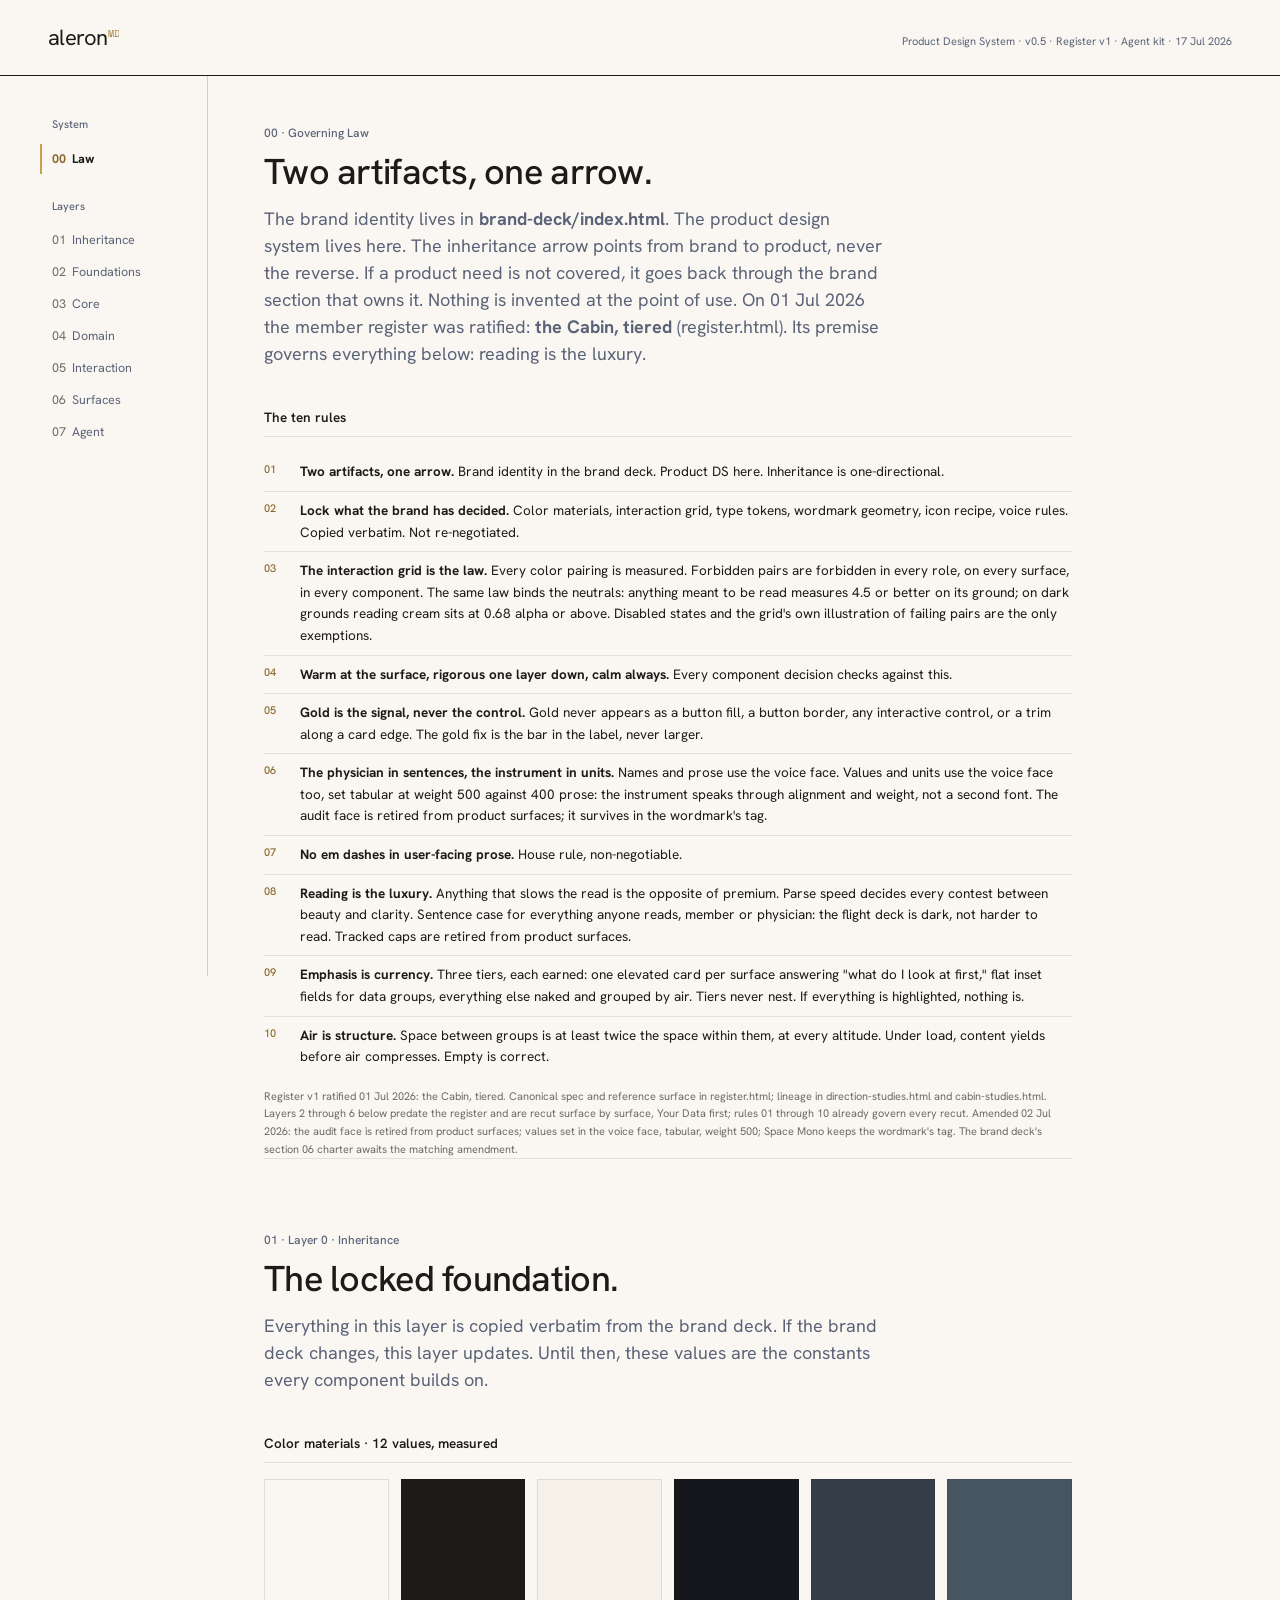
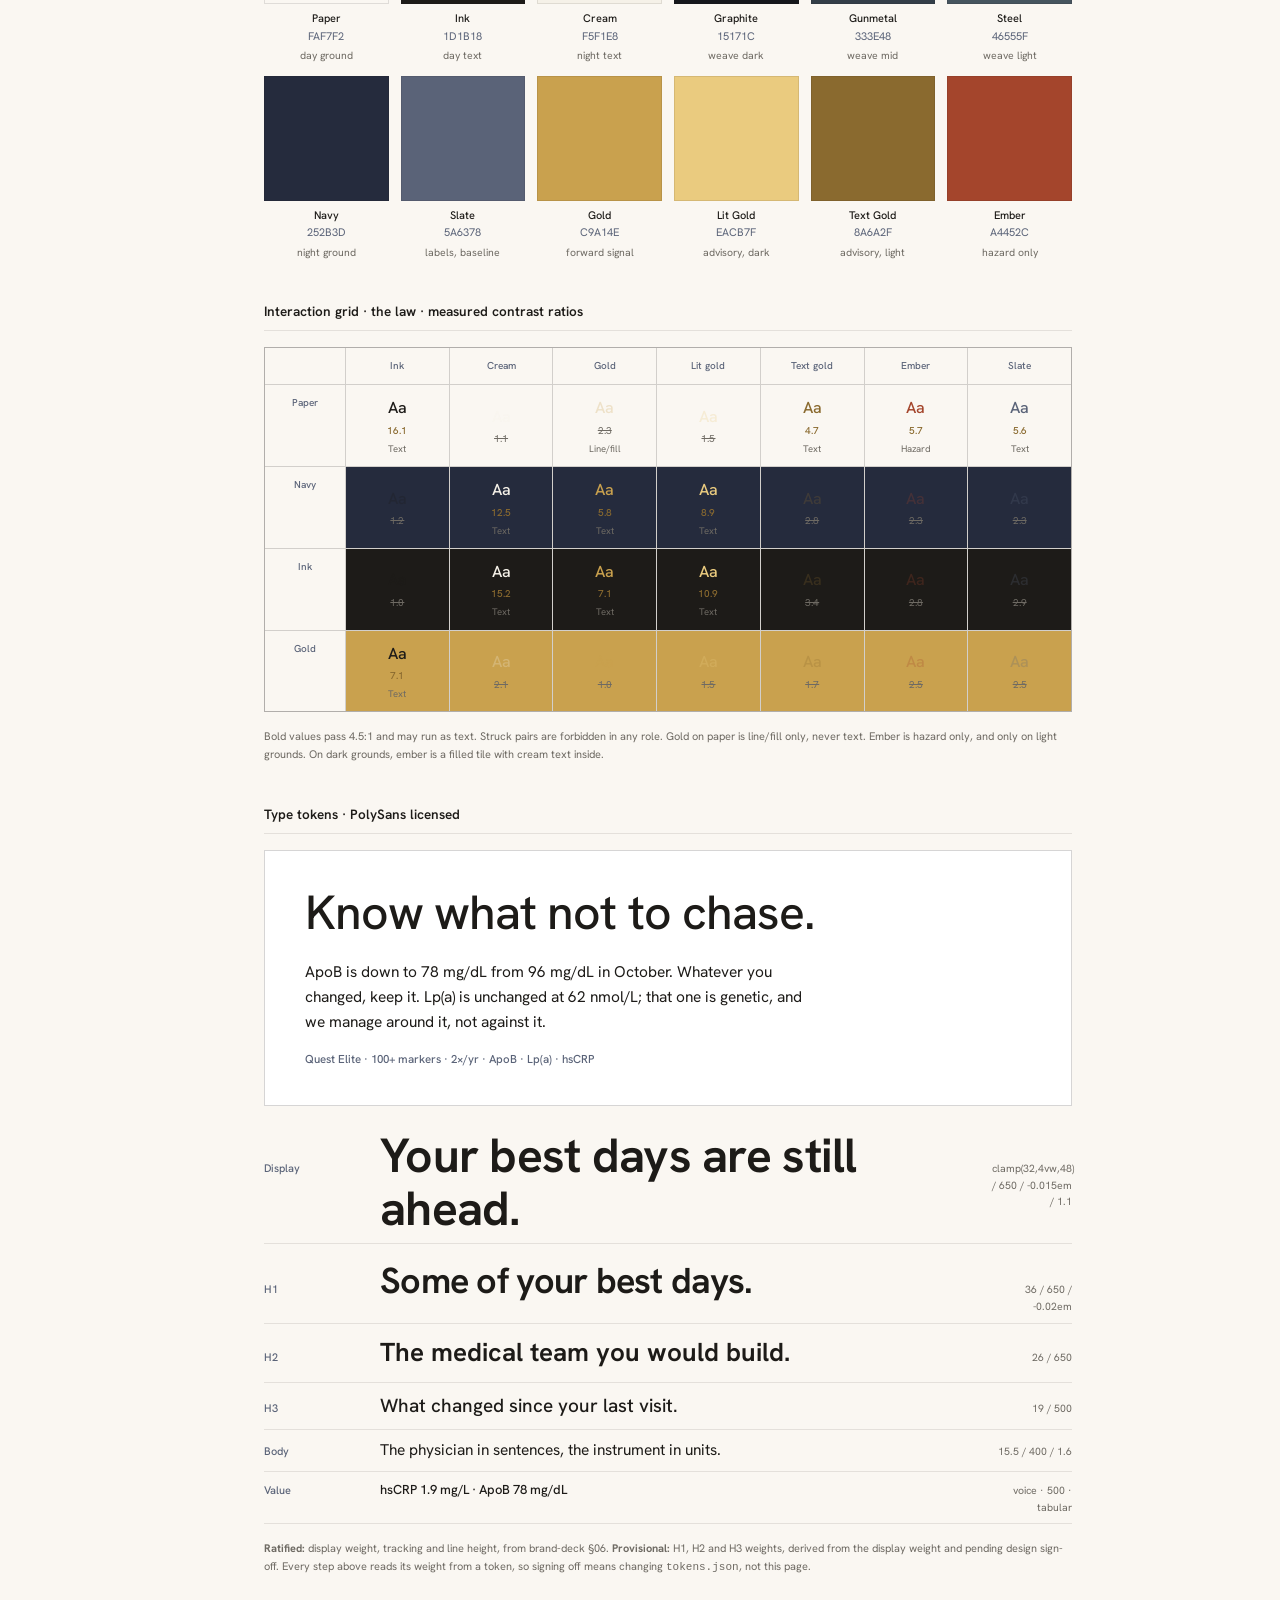
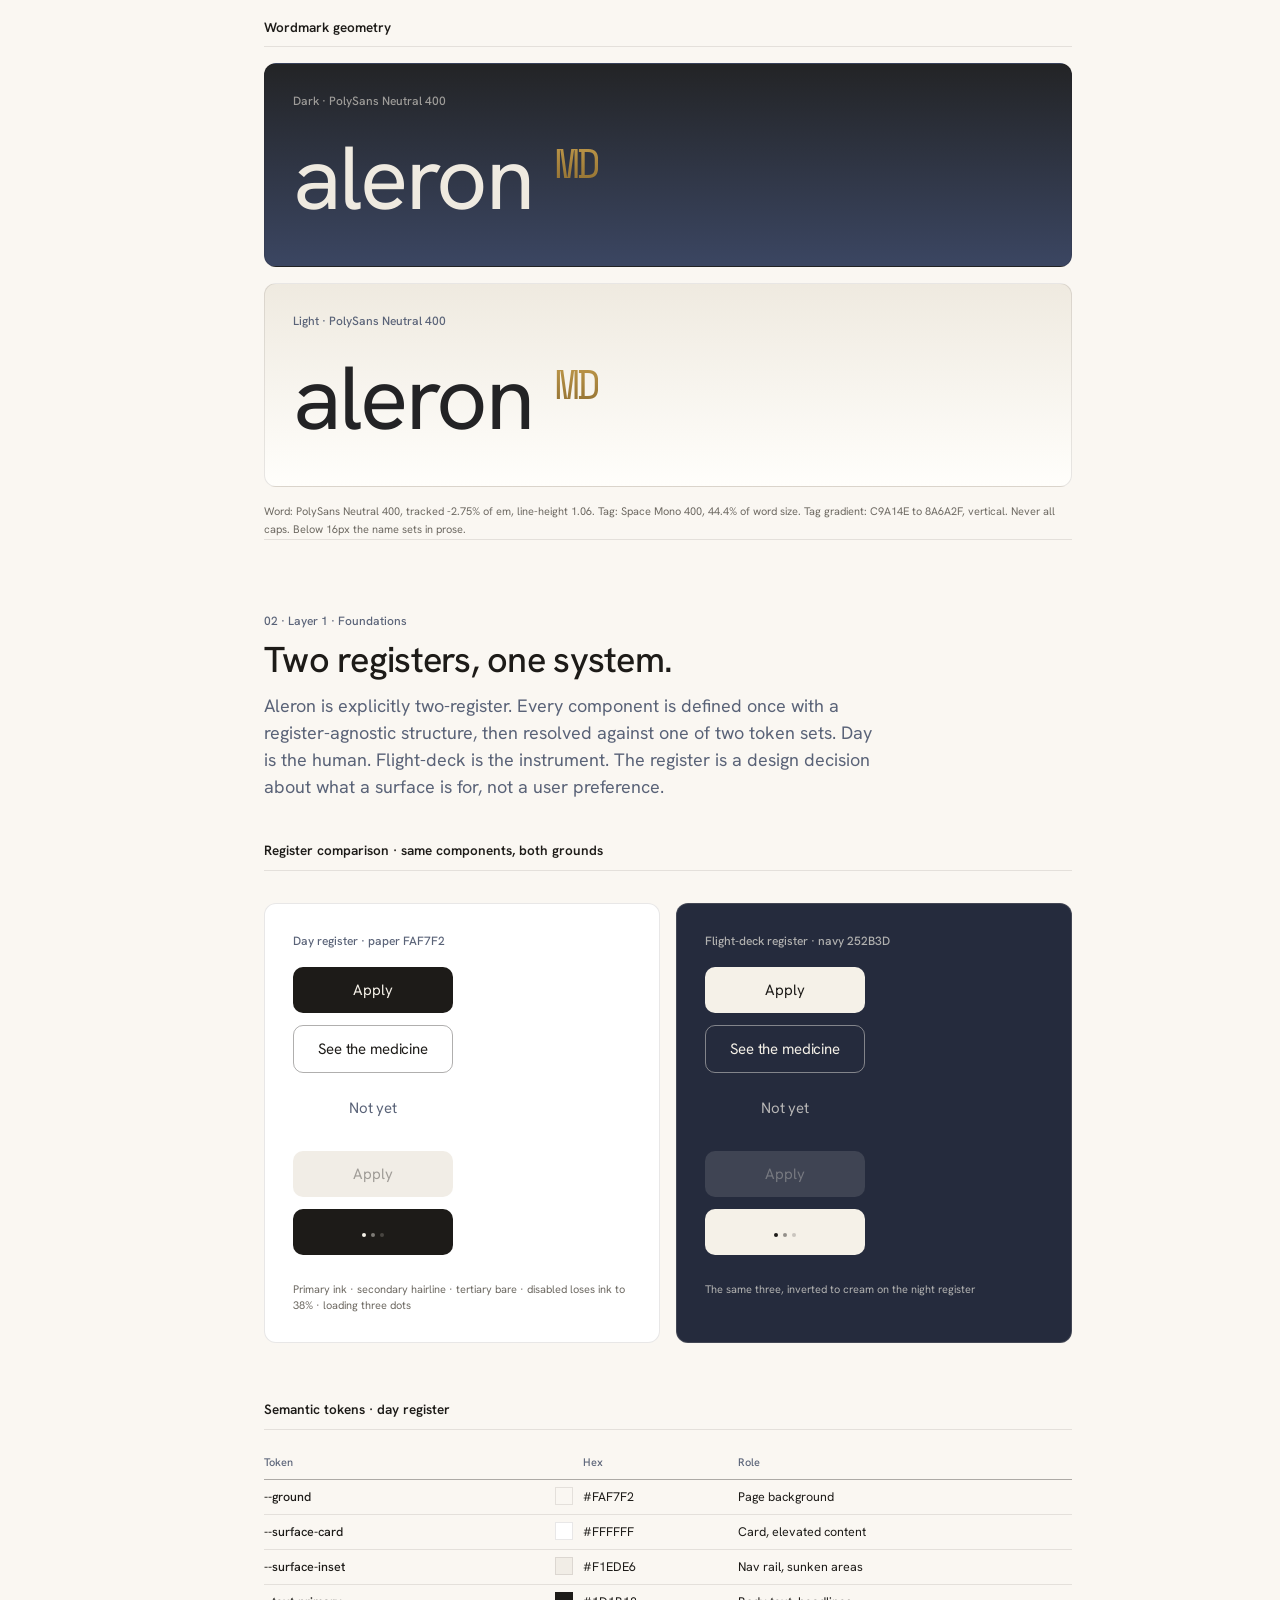
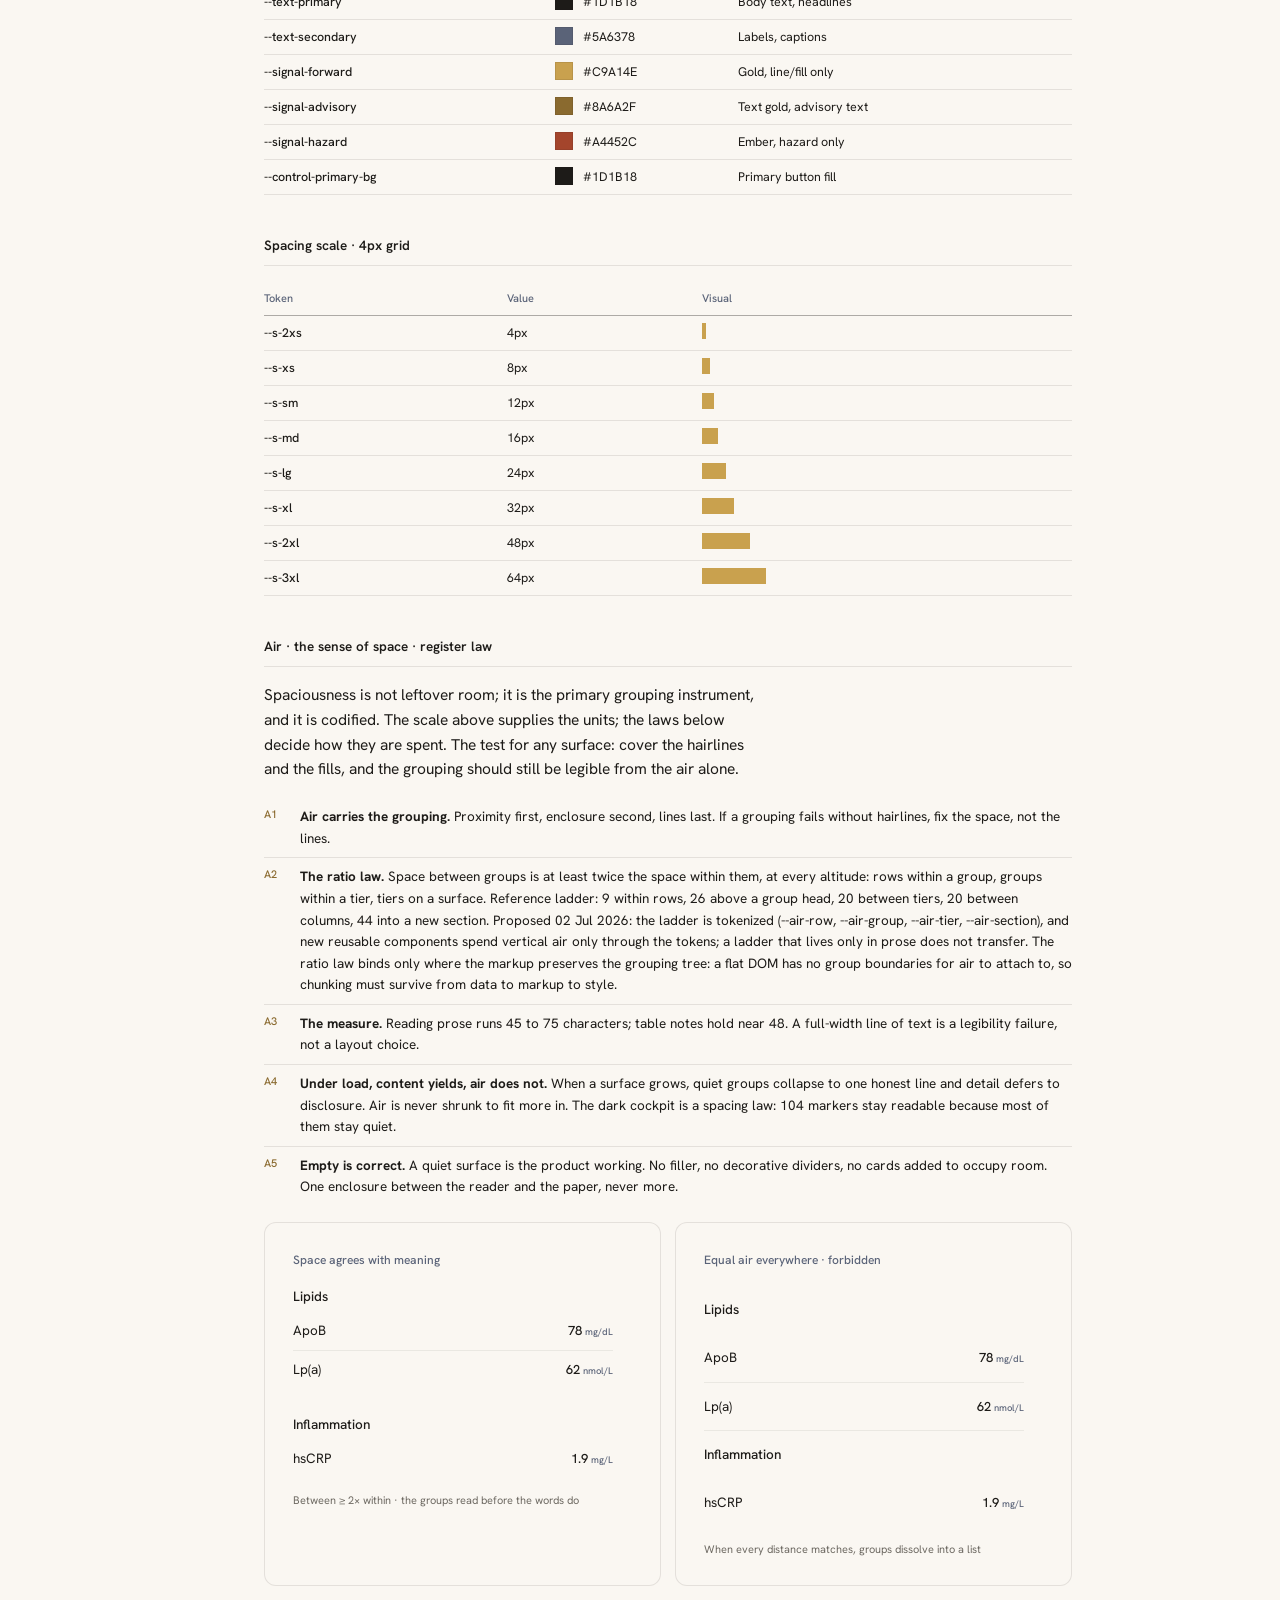
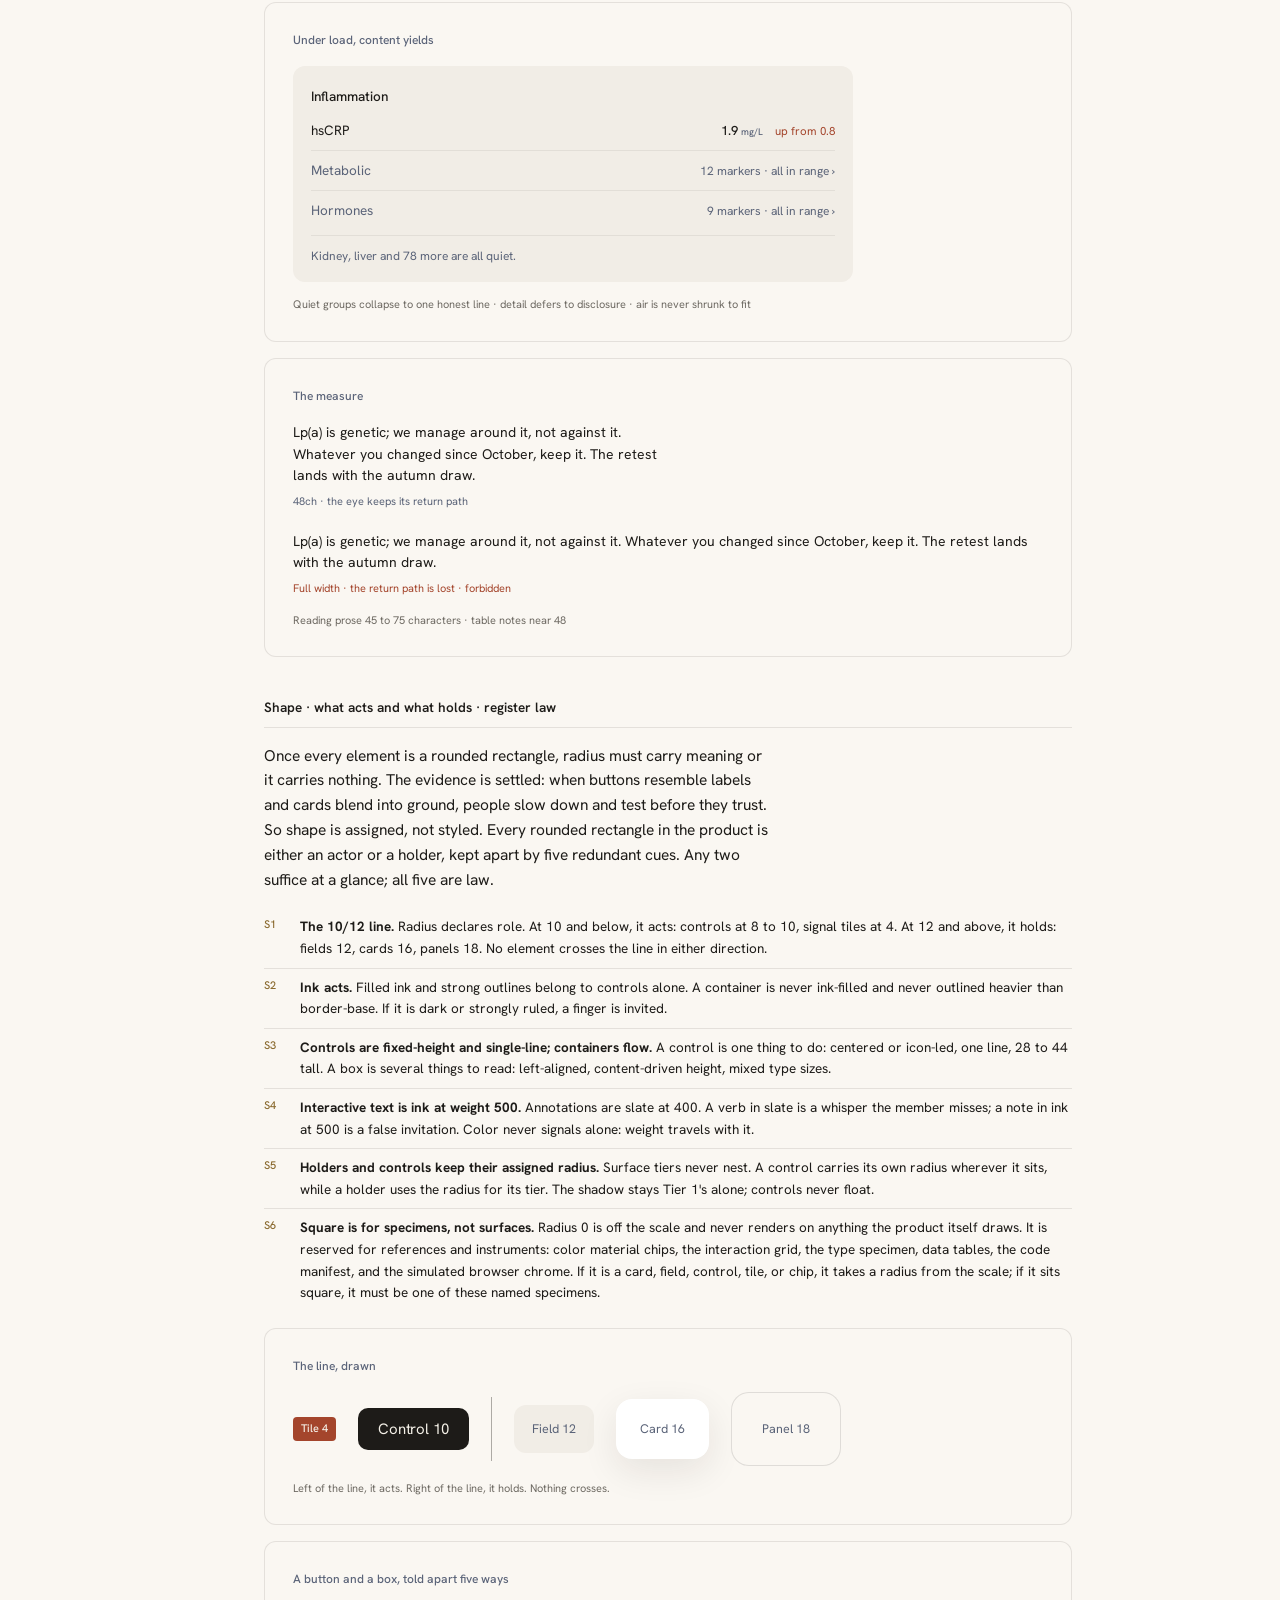
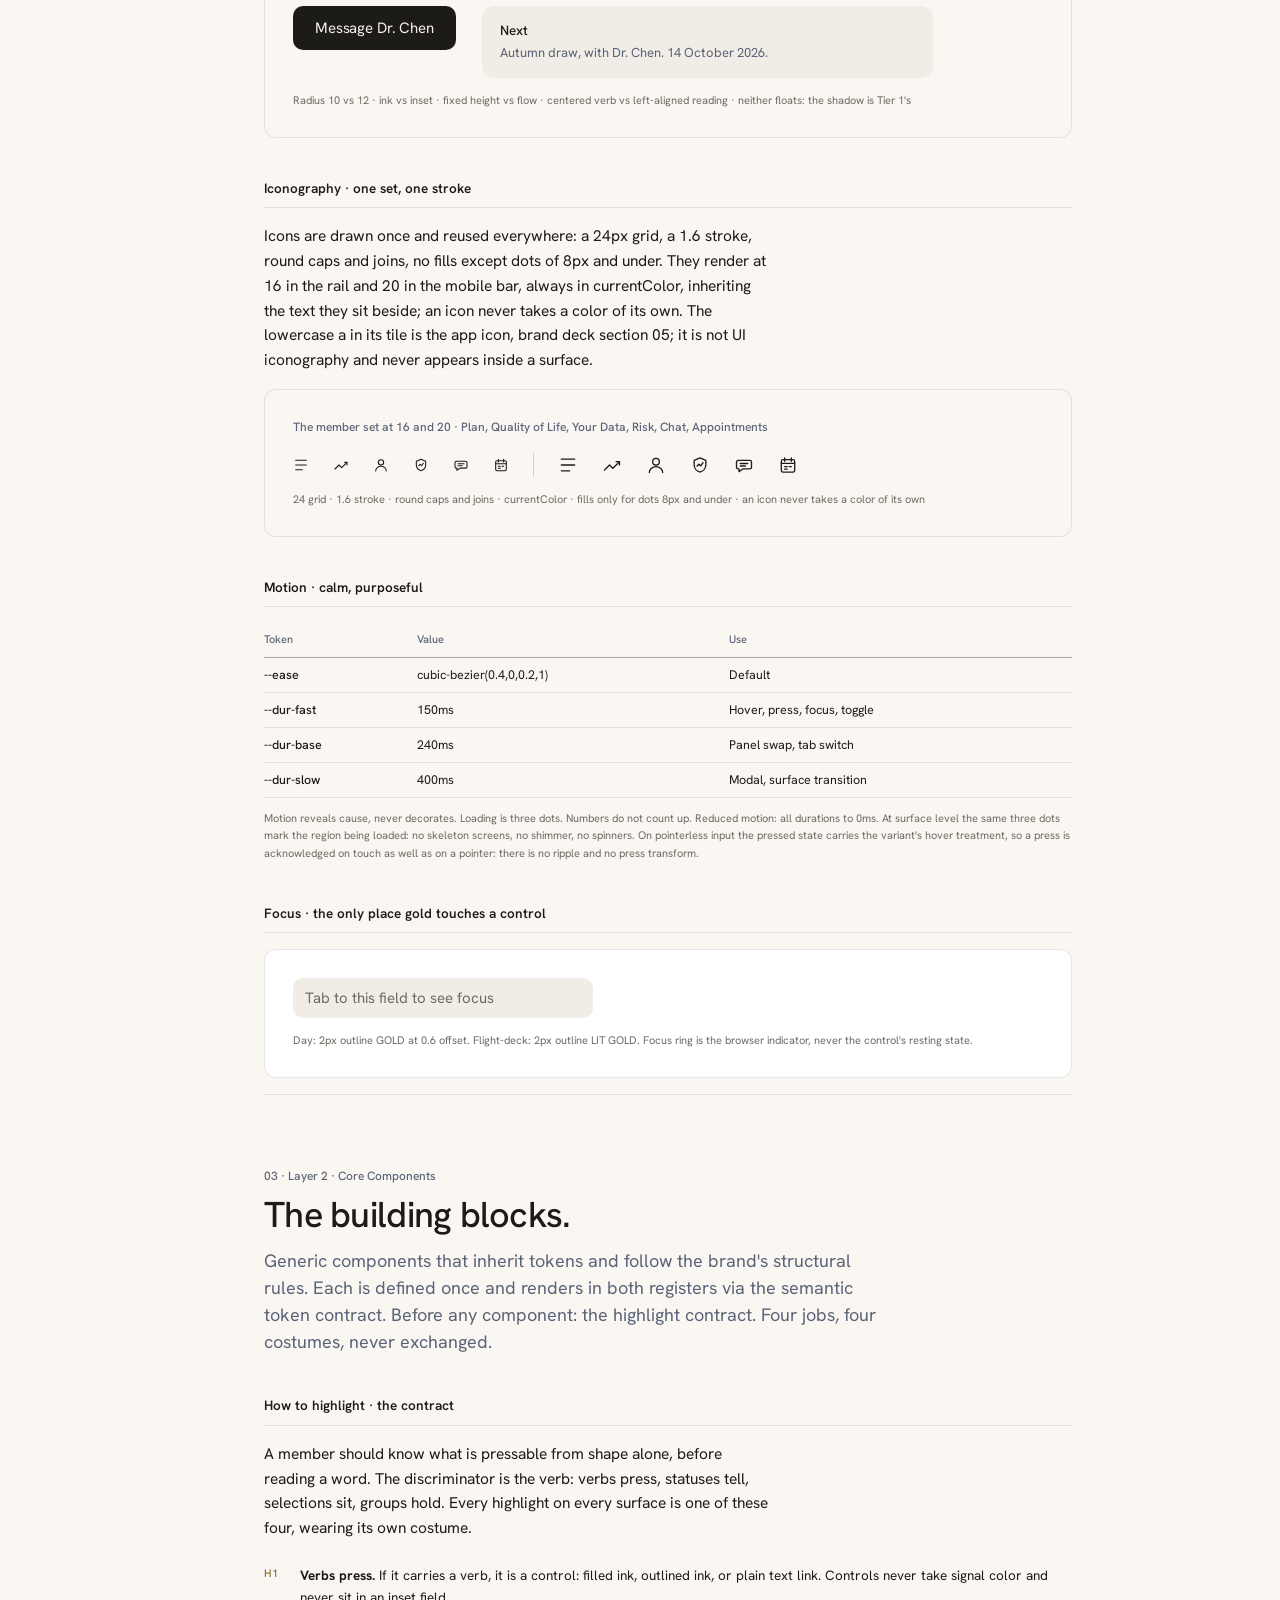
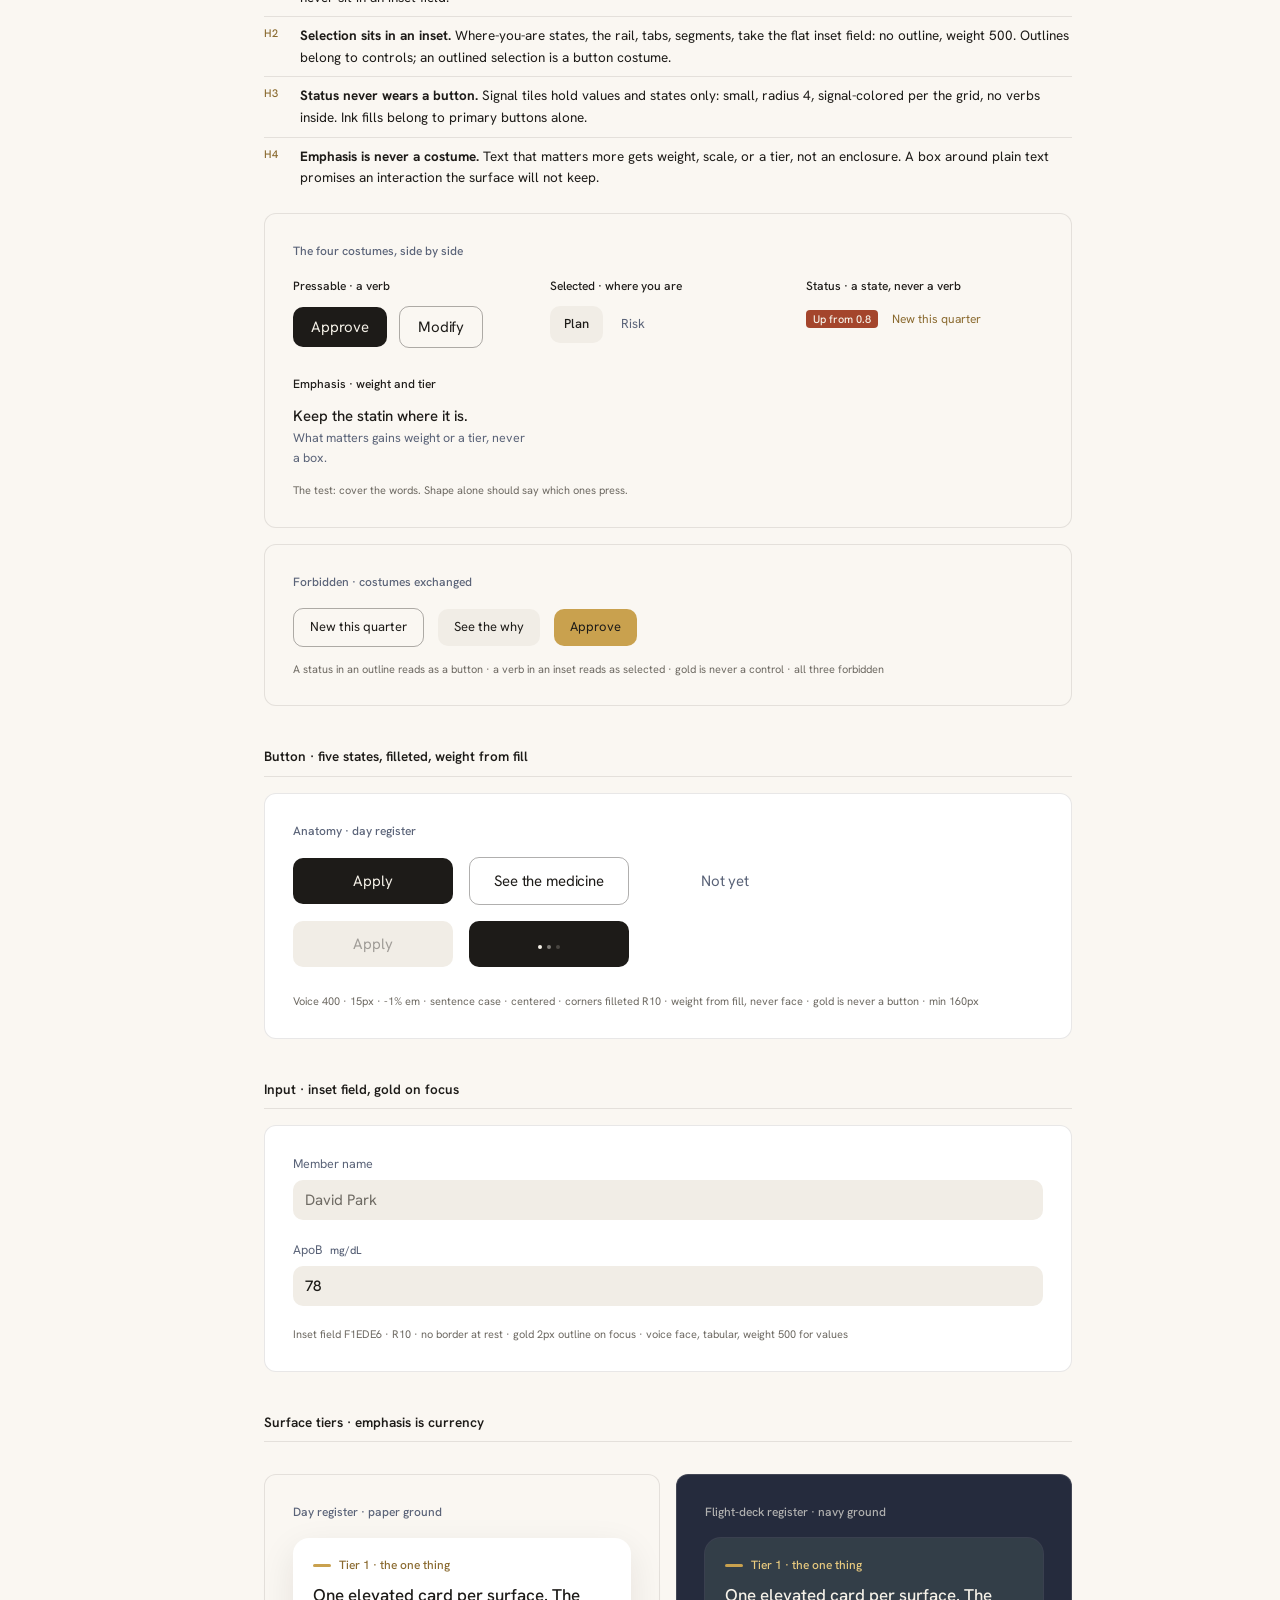
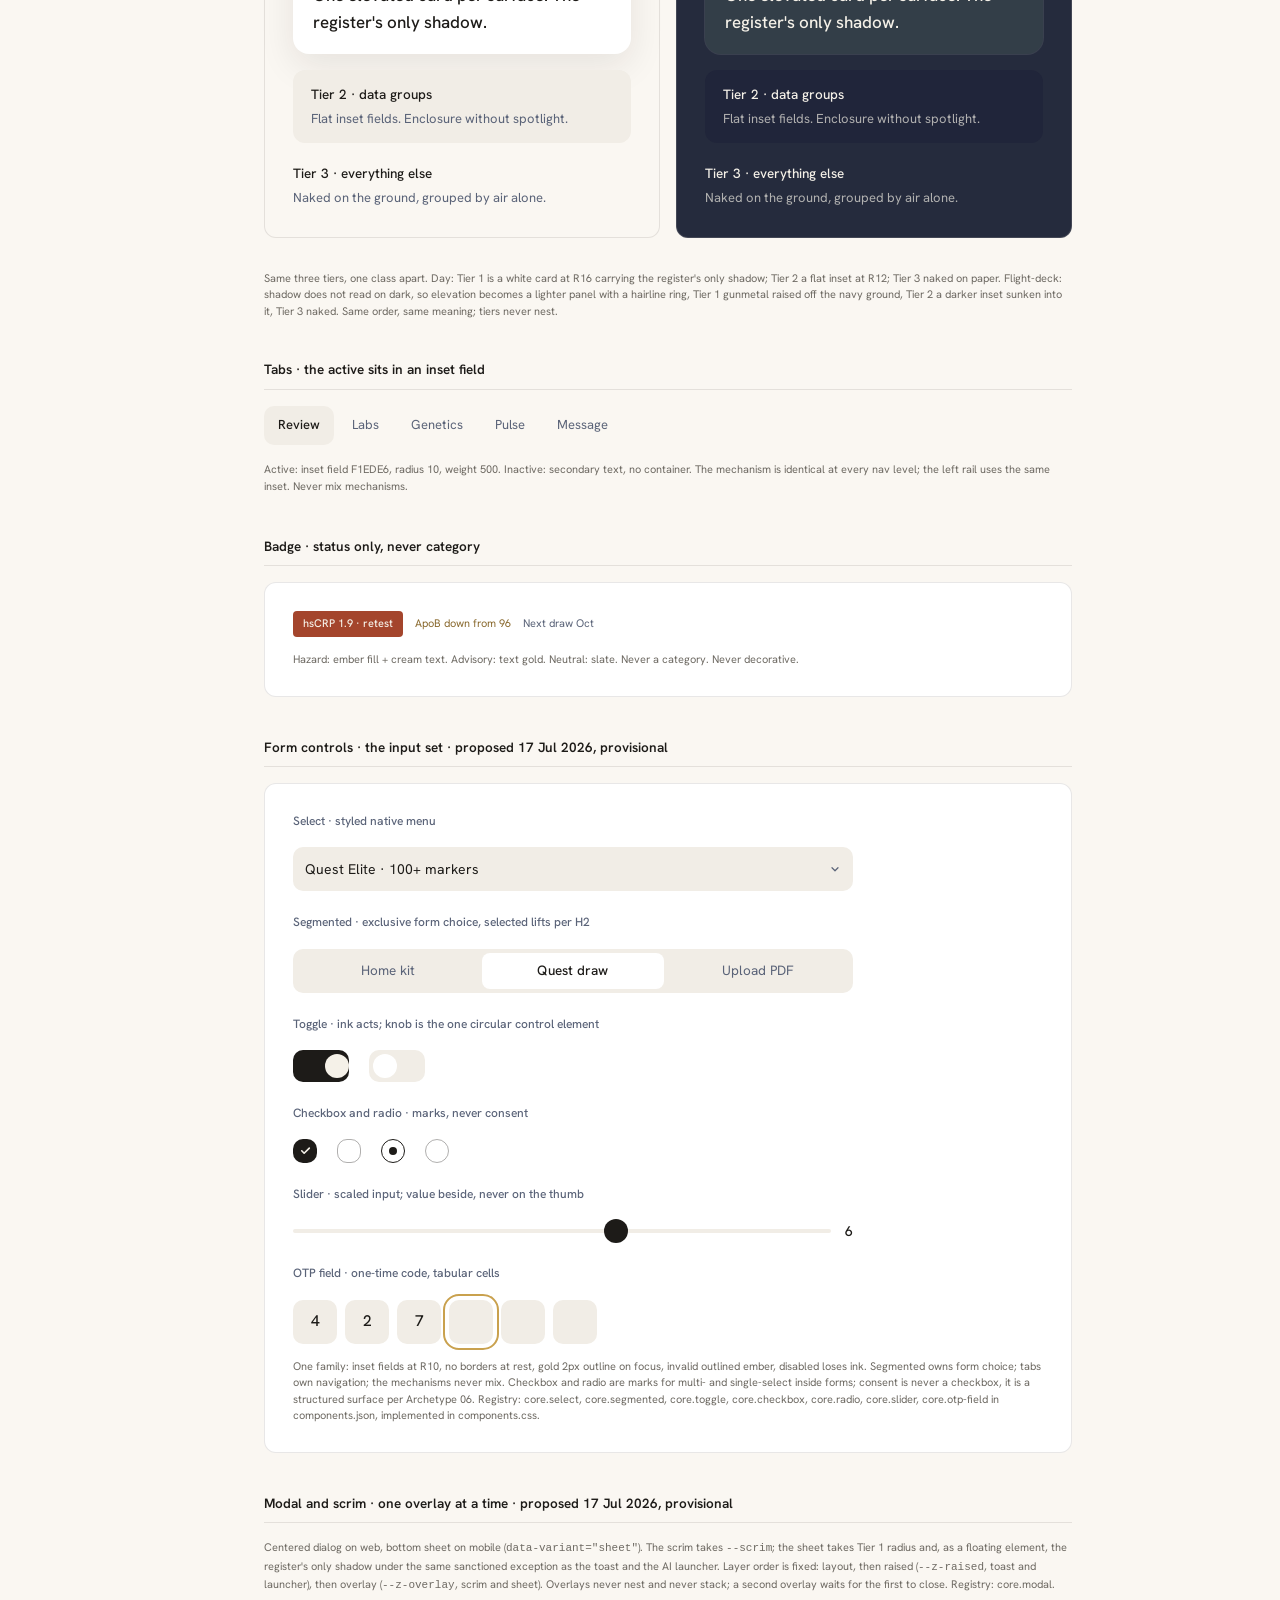
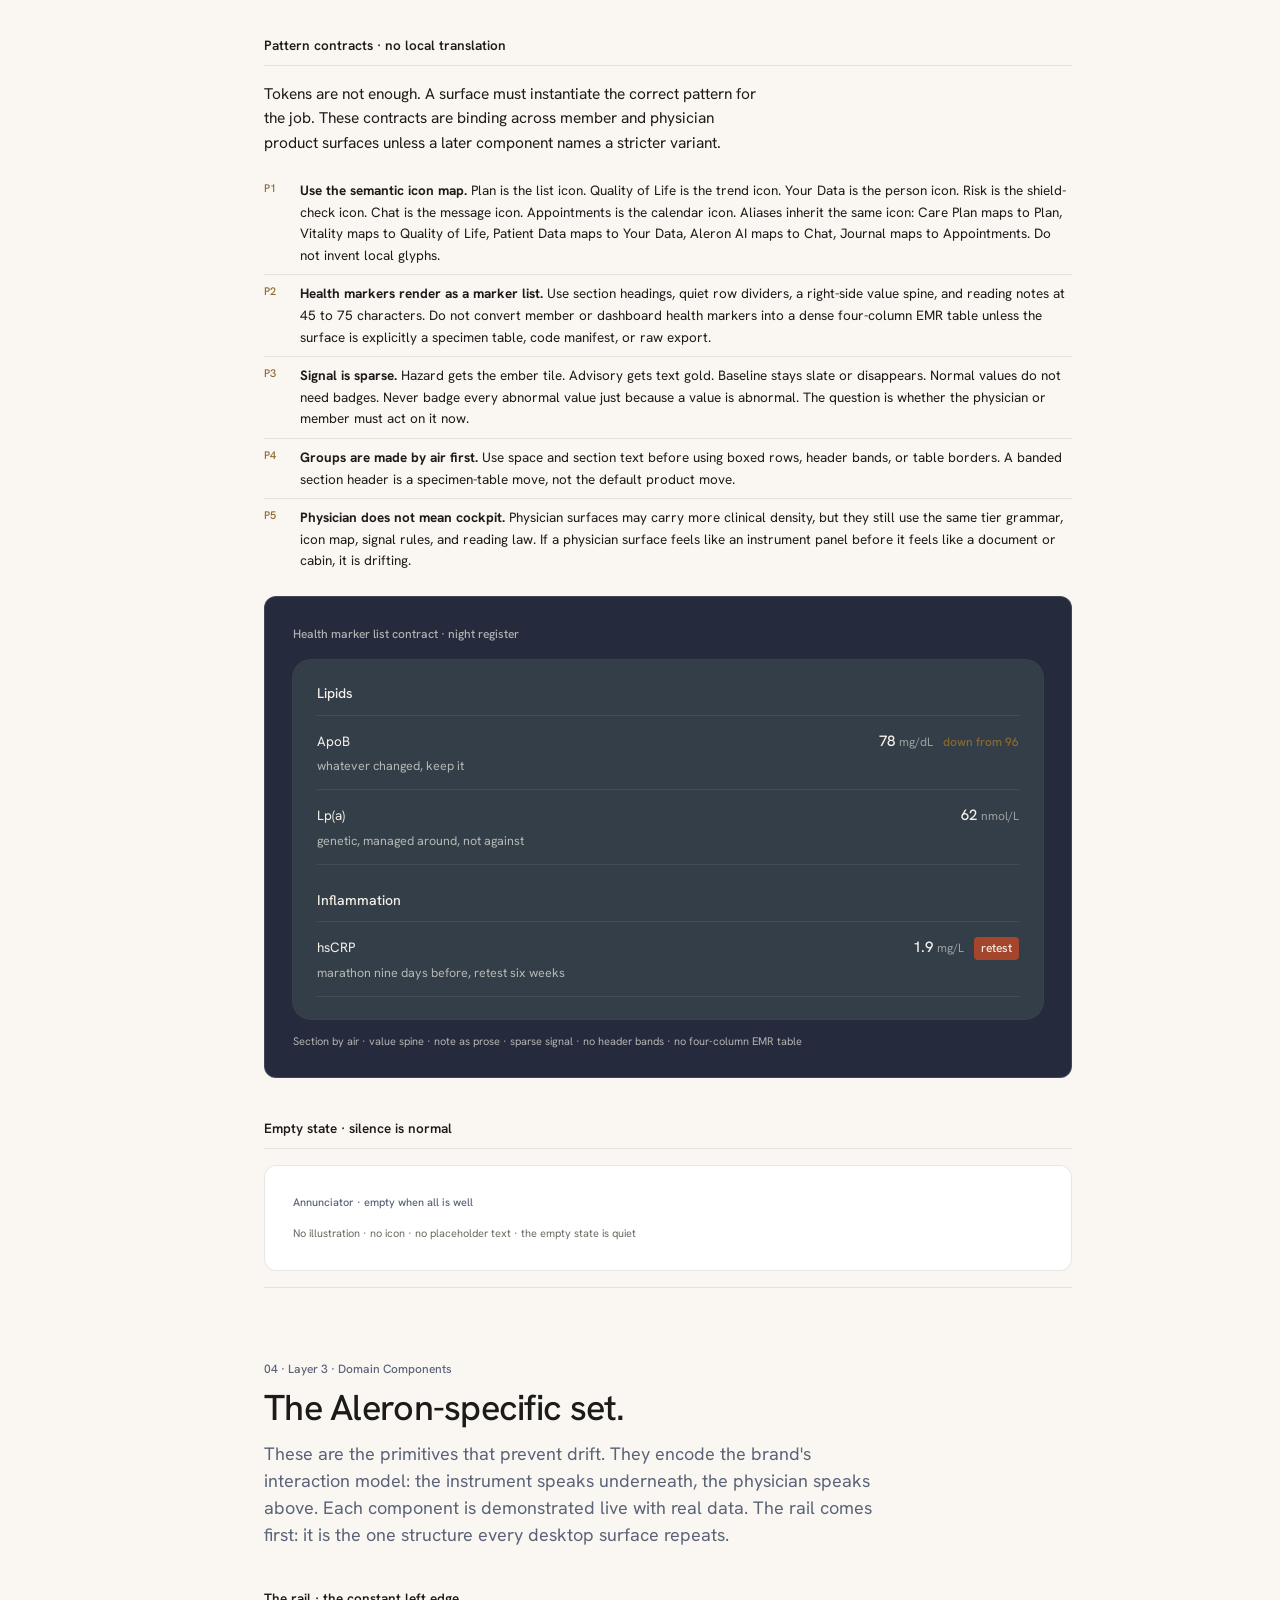
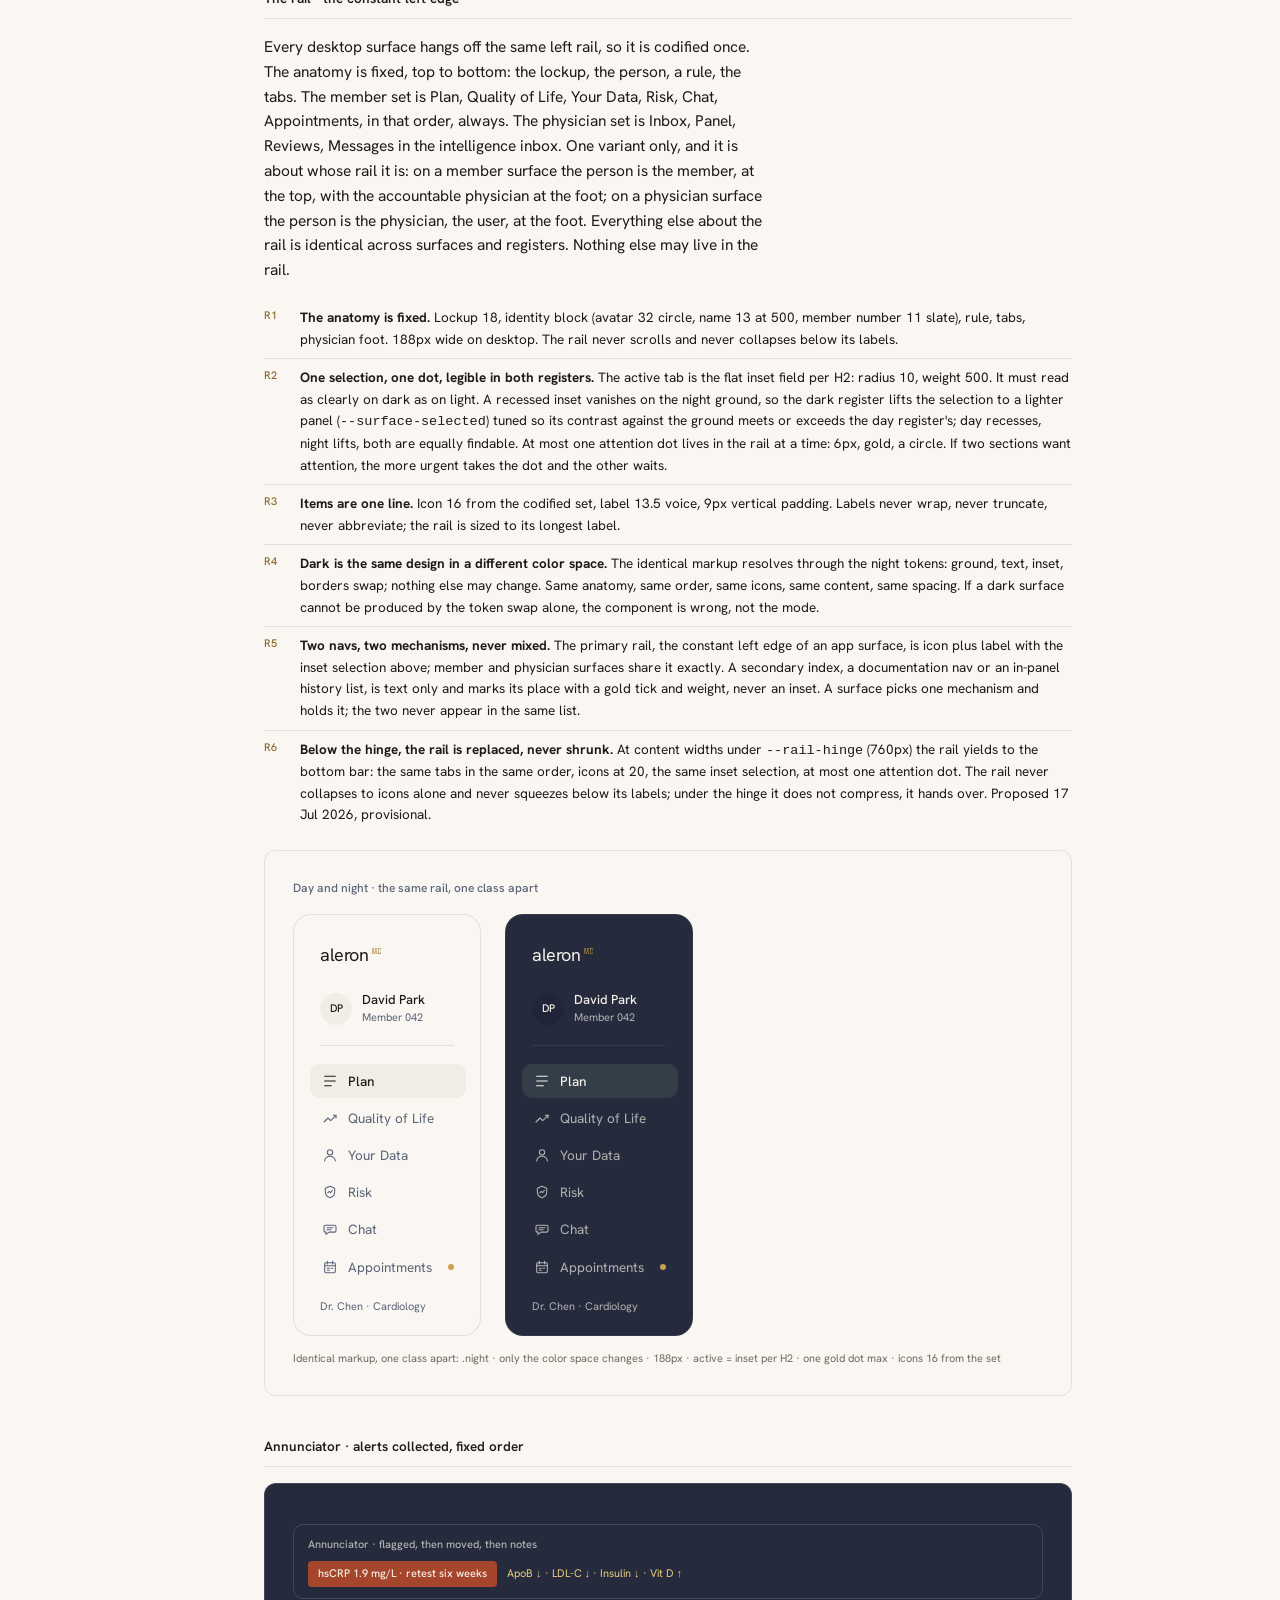
==== commit 93d419c7: "Make the type specimen read its own tokens The type scale in the inheritance section pulled --size-*" ====
--- a/product-design-system/index.html
+++ b/product-design-system/index.html
@@ -2493,30 +2493,36 @@
     <div class="type-scale">
       <div class="type-scale-row">
         <div class="type-scale-role">Display</div>
-        <div class="type-scale-sample" style="font-size:var(--size-display);font-weight:500;letter-spacing:-0.02em;line-height:1.1">Your best days are still ahead.</div>
-        <div class="type-scale-spec">clamp(32,4vw,48) / 500 / -0.02em</div>
+        <div class="type-scale-sample" style="font-size:var(--size-display);font-weight:var(--w-display);letter-spacing:var(--track-display);line-height:var(--lh-display)">Your best days are still ahead.</div>
+        <div class="type-scale-spec">clamp(32,4vw,48) / 650 / -0.015em / 1.1</div>
       </div>
       <div class="type-scale-row">
         <div class="type-scale-role">H1</div>
-        <div class="type-scale-sample" style="font-size:var(--size-h1);font-weight:500;letter-spacing:-0.02em">Some of your best days.</div>
-        <div class="type-scale-spec">36 / 500 / -0.02em</div>
+        <div class="type-scale-sample" style="font-size:var(--size-h1);font-weight:var(--w-h1);letter-spacing:-0.02em">Some of your best days.</div>
+        <div class="type-scale-spec">36 / 650 / -0.02em</div>
       </div>
       <div class="type-scale-row">
         <div class="type-scale-role">H2</div>
-        <div class="type-scale-sample" style="font-size:var(--size-h2);font-weight:500">The medical team you would build.</div>
-        <div class="type-scale-spec">26 / 500</div>
+        <div class="type-scale-sample" style="font-size:var(--size-h2);font-weight:var(--w-h2)">The medical team you would build.</div>
+        <div class="type-scale-spec">26 / 650</div>
+      </div>
+      <div class="type-scale-row">
+        <div class="type-scale-role">H3</div>
+        <div class="type-scale-sample" style="font-size:var(--size-h3);font-weight:var(--w-h3)">What changed since your last visit.</div>
+        <div class="type-scale-spec">19 / 500</div>
       </div>
       <div class="type-scale-row">
         <div class="type-scale-role">Body</div>
-        <div class="type-scale-sample" style="font-size:15.5px;line-height:1.6">The physician in sentences, the instrument in units.</div>
+        <div class="type-scale-sample" style="font-size:var(--size-text);line-height:1.6">The physician in sentences, the instrument in units.</div>
         <div class="type-scale-spec">15.5 / 400 / 1.6</div>
       </div>
       <div class="type-scale-row">
         <div class="type-scale-role">Value</div>
-        <div class="type-scale-sample" style="font-family:var(--voice);font-weight:500;font-variant-numeric:tabular-nums;font-size:13px;color:var(--ink)">hsCRP 1.9 mg/L · ApoB 78 mg/dL</div>
+        <div class="type-scale-sample" style="font-family:var(--voice);font-weight:var(--w-emphasis);font-variant-numeric:tabular-nums;font-size:13px;color:var(--ink)">hsCRP 1.9 mg/L · ApoB 78 mg/dL</div>
         <div class="type-scale-spec">voice · 500 · tabular</div>
       </div>
     </div>
+    <p class="fine"><b>Ratified:</b> display weight, tracking and line height, from brand-deck §06. <b>Provisional:</b> H1, H2 and H3 weights, derived from the display weight and pending design sign-off. Every step above reads its weight from a token, so signing off means changing <code>tokens.json</code>, not this page.</p>
   </div>
 
   <!-- WORDMARK -->
--- a/product-design-system/tokens.css
+++ b/product-design-system/tokens.css
@@ -1,43 +1,8 @@
 /* Generated from tokens.json. Do not edit directly. */
 @font-face {
-  font-family: 'PolySans';
-  src: url('fonts/PolySans-Slim.ttf') format('truetype');
-  font-weight: 300;
-  font-style: normal;
-  font-display: swap;
-}
-@font-face {
-  font-family: 'PolySans';
-  src: url('fonts/PolySans-Neutral.ttf') format('truetype');
-  font-weight: 400;
-  font-style: normal;
-  font-display: swap;
-}
-@font-face {
-  font-family: 'PolySans';
-  src: url('fonts/PolySans-NeutralItalic.ttf') format('truetype');
-  font-weight: 400;
-  font-style: italic;
-  font-display: swap;
-}
-@font-face {
-  font-family: 'PolySans';
-  src: url('fonts/PolySans-Median.ttf') format('truetype');
-  font-weight: 500;
-  font-style: normal;
-  font-display: swap;
-}
-@font-face {
-  font-family: 'PolySans';
-  src: url('fonts/PolySans-MedianItalic.ttf') format('truetype');
-  font-weight: 500;
-  font-style: italic;
-  font-display: swap;
-}
-@font-face {
-  font-family: 'PolySans';
-  src: url('fonts/PolySans-Bulky.ttf') format('truetype');
-  font-weight: 700;
+  font-family: 'Hanken Grotesk';
+  src: url('fonts/HankenGrotesk-Variable.ttf') format('truetype');
+  font-weight: 100 900;
   font-style: normal;
   font-display: swap;
 }
@@ -61,7 +26,7 @@
   --day-surface-inset: #F1EDE6;
   --night-surface-inset: #20253A;
   --night-surface-sunken: #1C2030;
-  --voice: 'PolySans', 'Hanken Grotesk', -apple-system, BlinkMacSystemFont, sans-serif;
+  --voice: 'Hanken Grotesk', -apple-system, BlinkMacSystemFont, sans-serif;
   --audit: 'Space Mono', ui-monospace, Menlo, monospace;
   --size-display: clamp(32px, 4vw, 48px);
   --size-h1: 36px;
@@ -72,6 +37,13 @@
   --size-small: 13px;
   --size-audit: 11.5px;
   --size-caption: 10.5px;
+  --w-display: 650;
+  --w-h1: 650;
+  --w-h2: 650;
+  --w-h3: 500;
+  --w-emphasis: 500;
+  --track-display: -0.015em;
+  --lh-display: 1.1;
   --s-2xs: 4px;
   --s-xs: 8px;
   --s-sm: 12px;
@@ -103,6 +75,7 @@
   --dur-base: 240ms;
   --dur-slow: 400ms;
   --day-shadow-tier1: 0 12px 36px rgba(29,27,24,0.09);
+  --opacity-disabled: 0.5;
   --ground: var(--paper);
   --text-primary: var(--ink);
   --text-secondary: var(--slate);
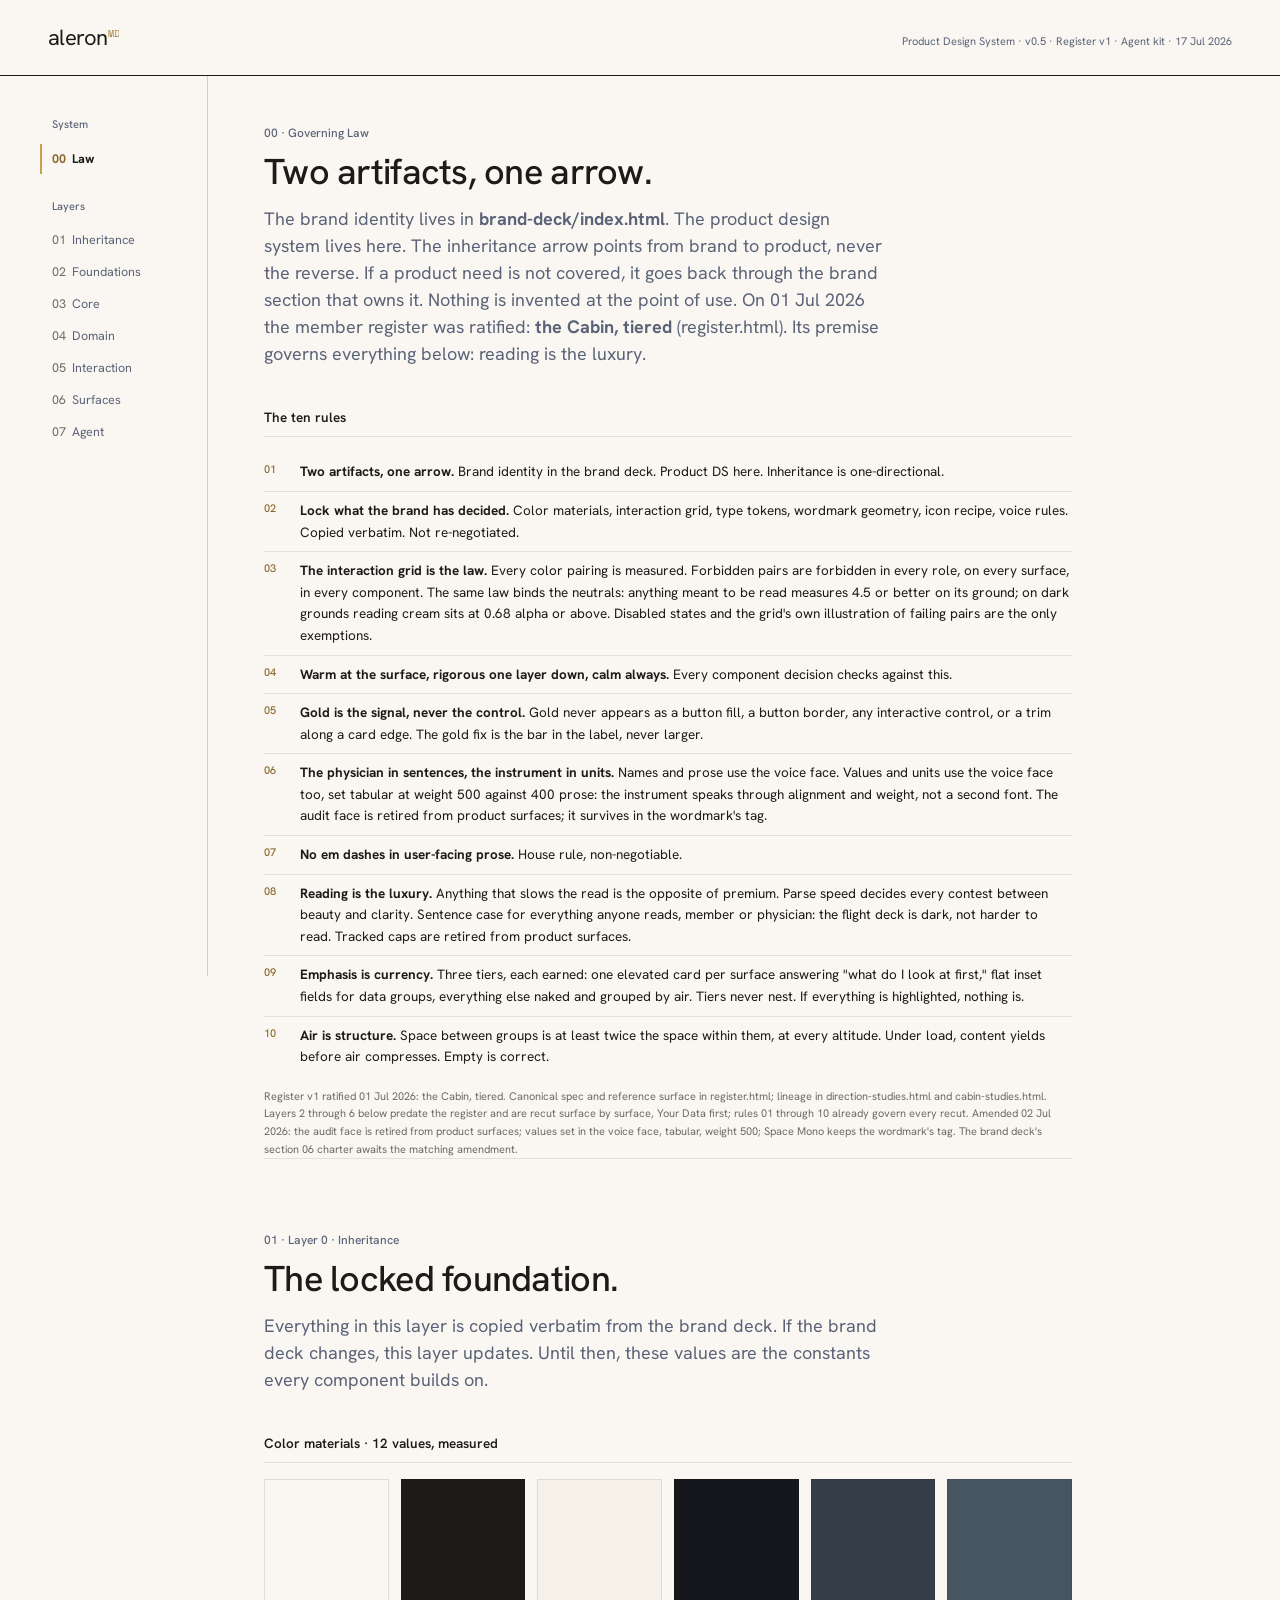
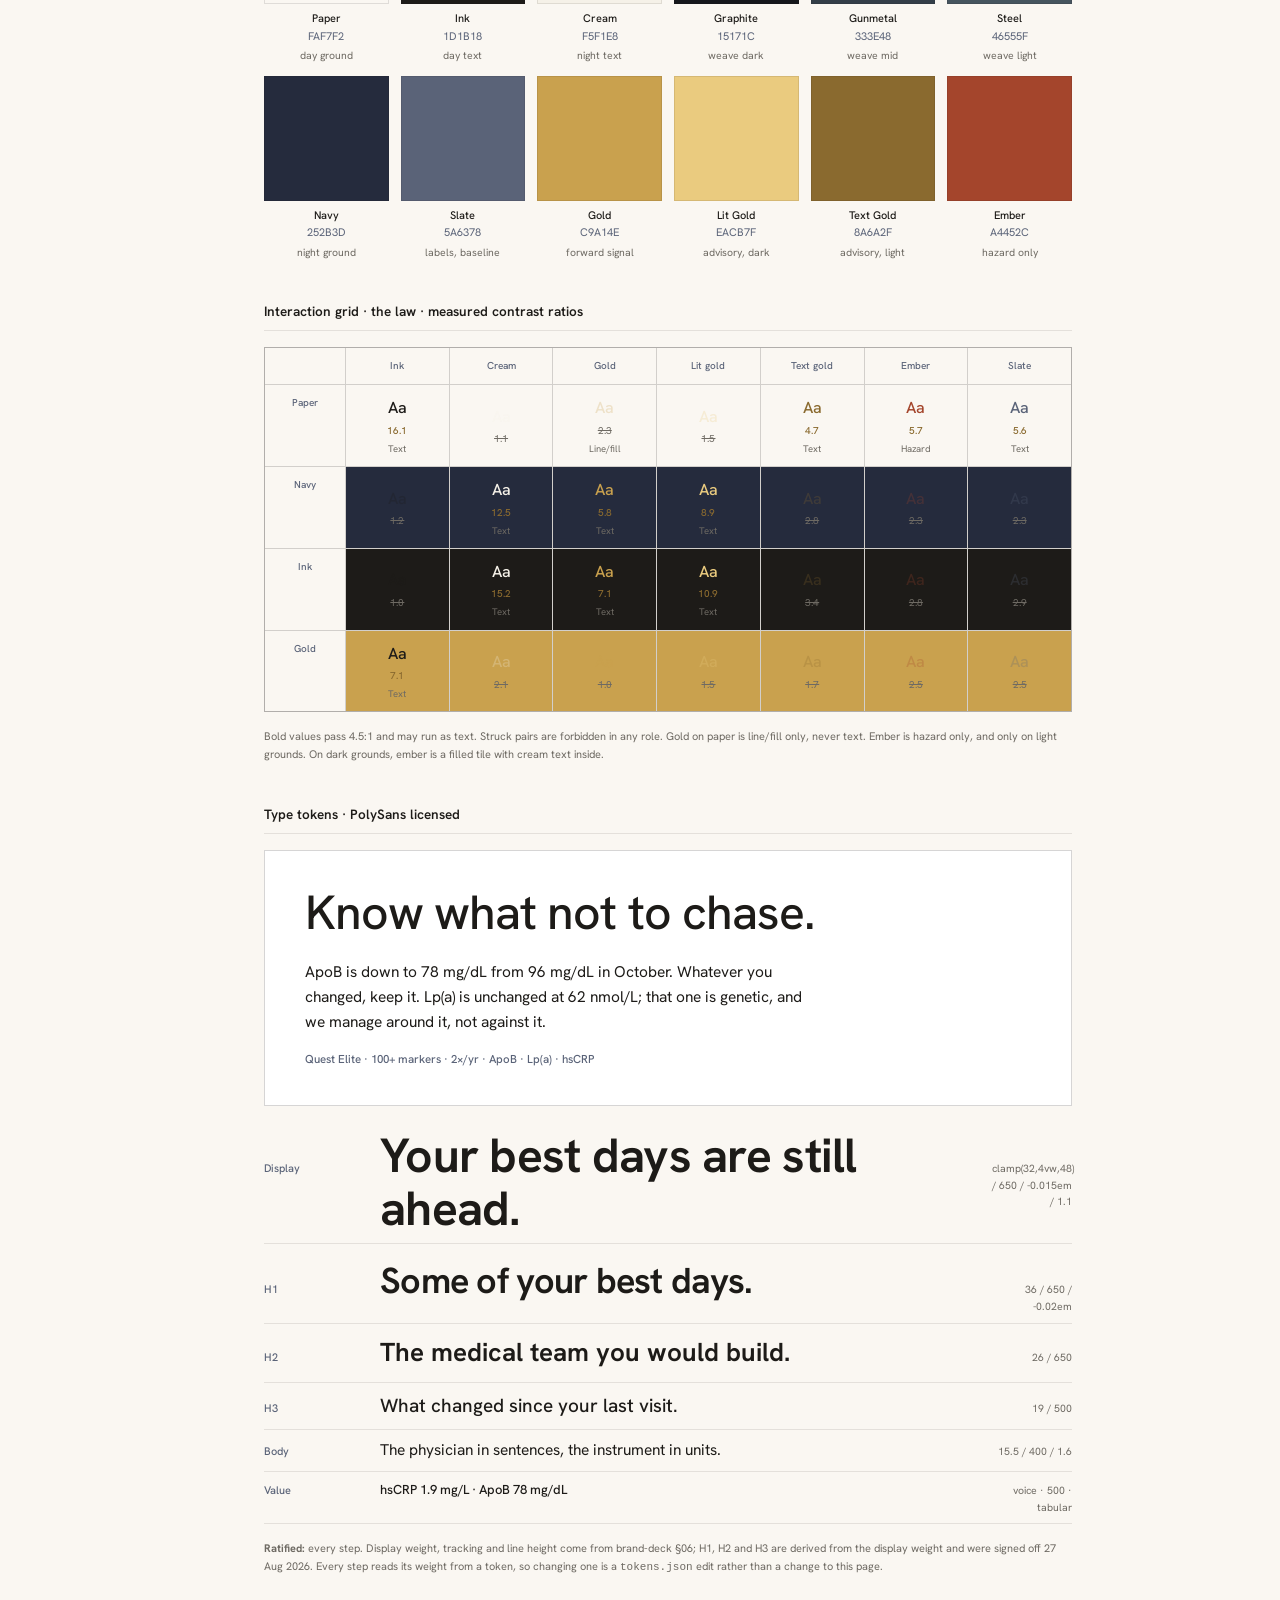
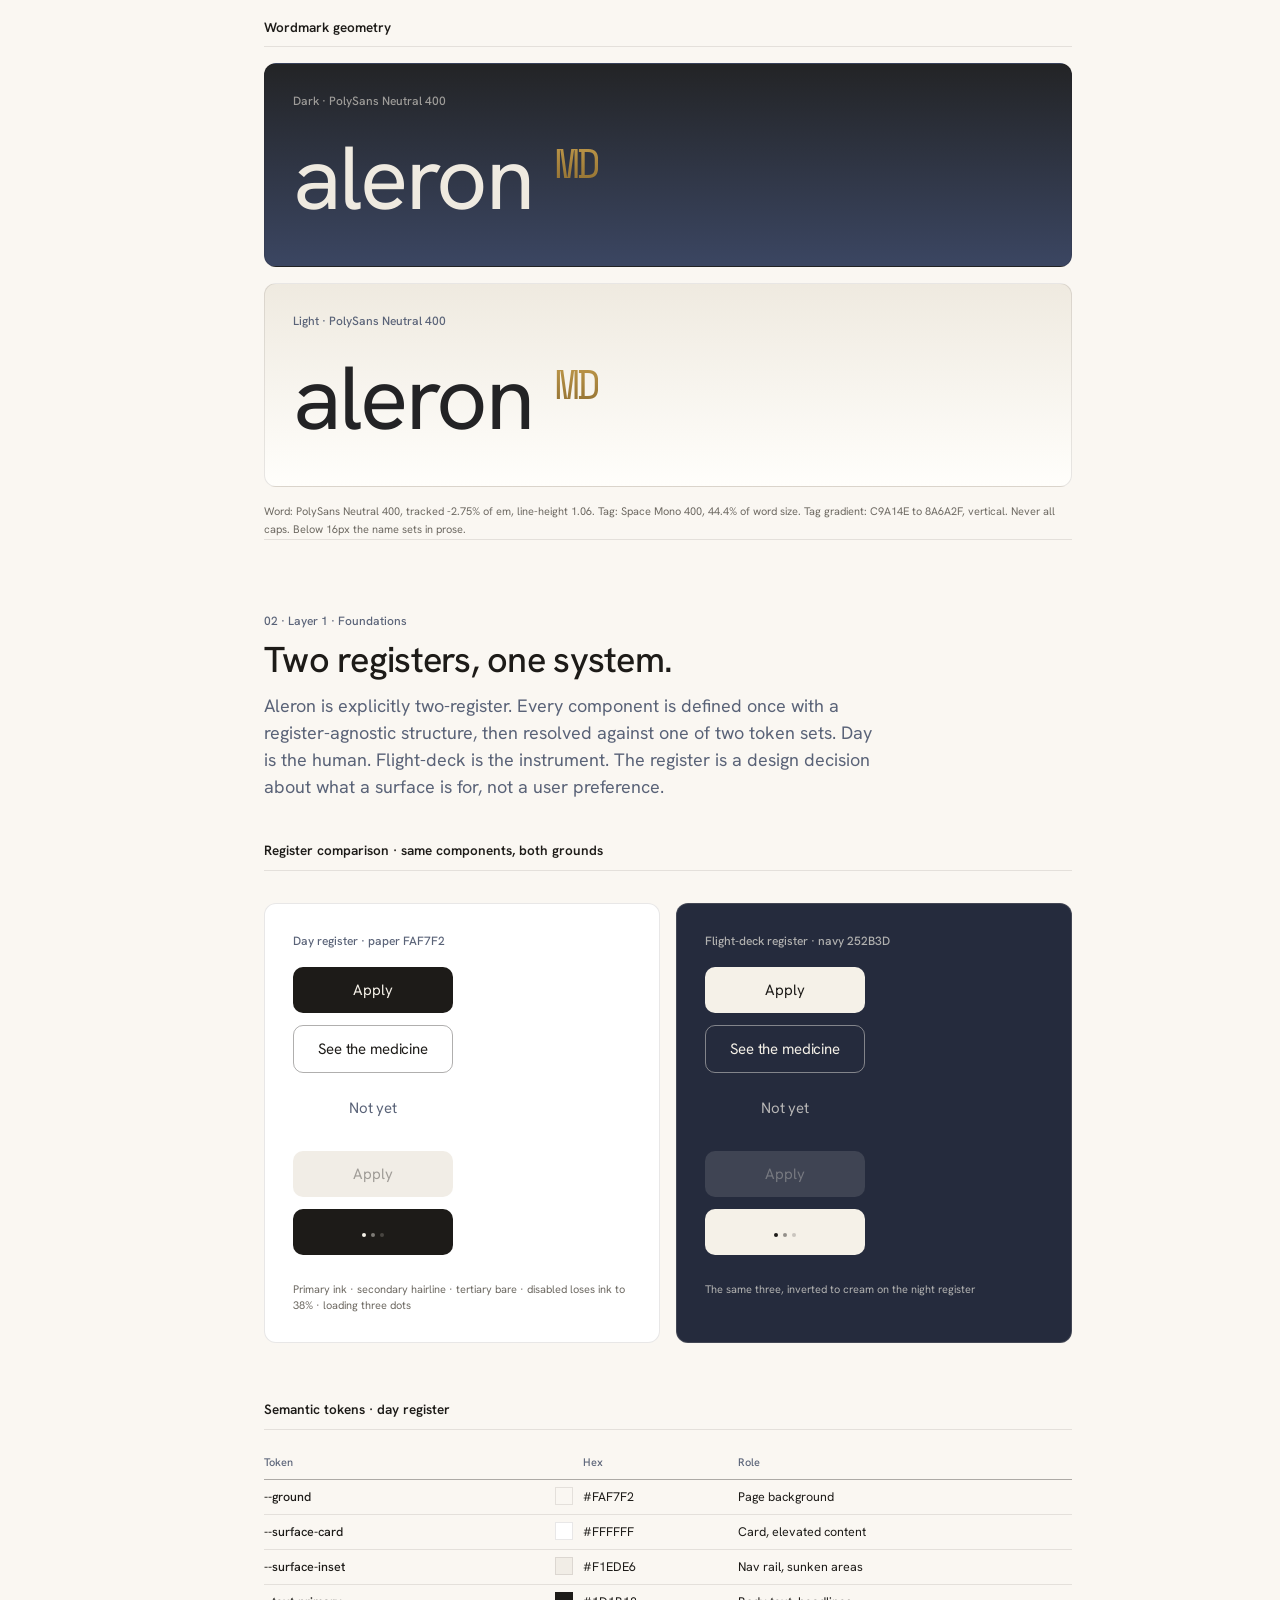
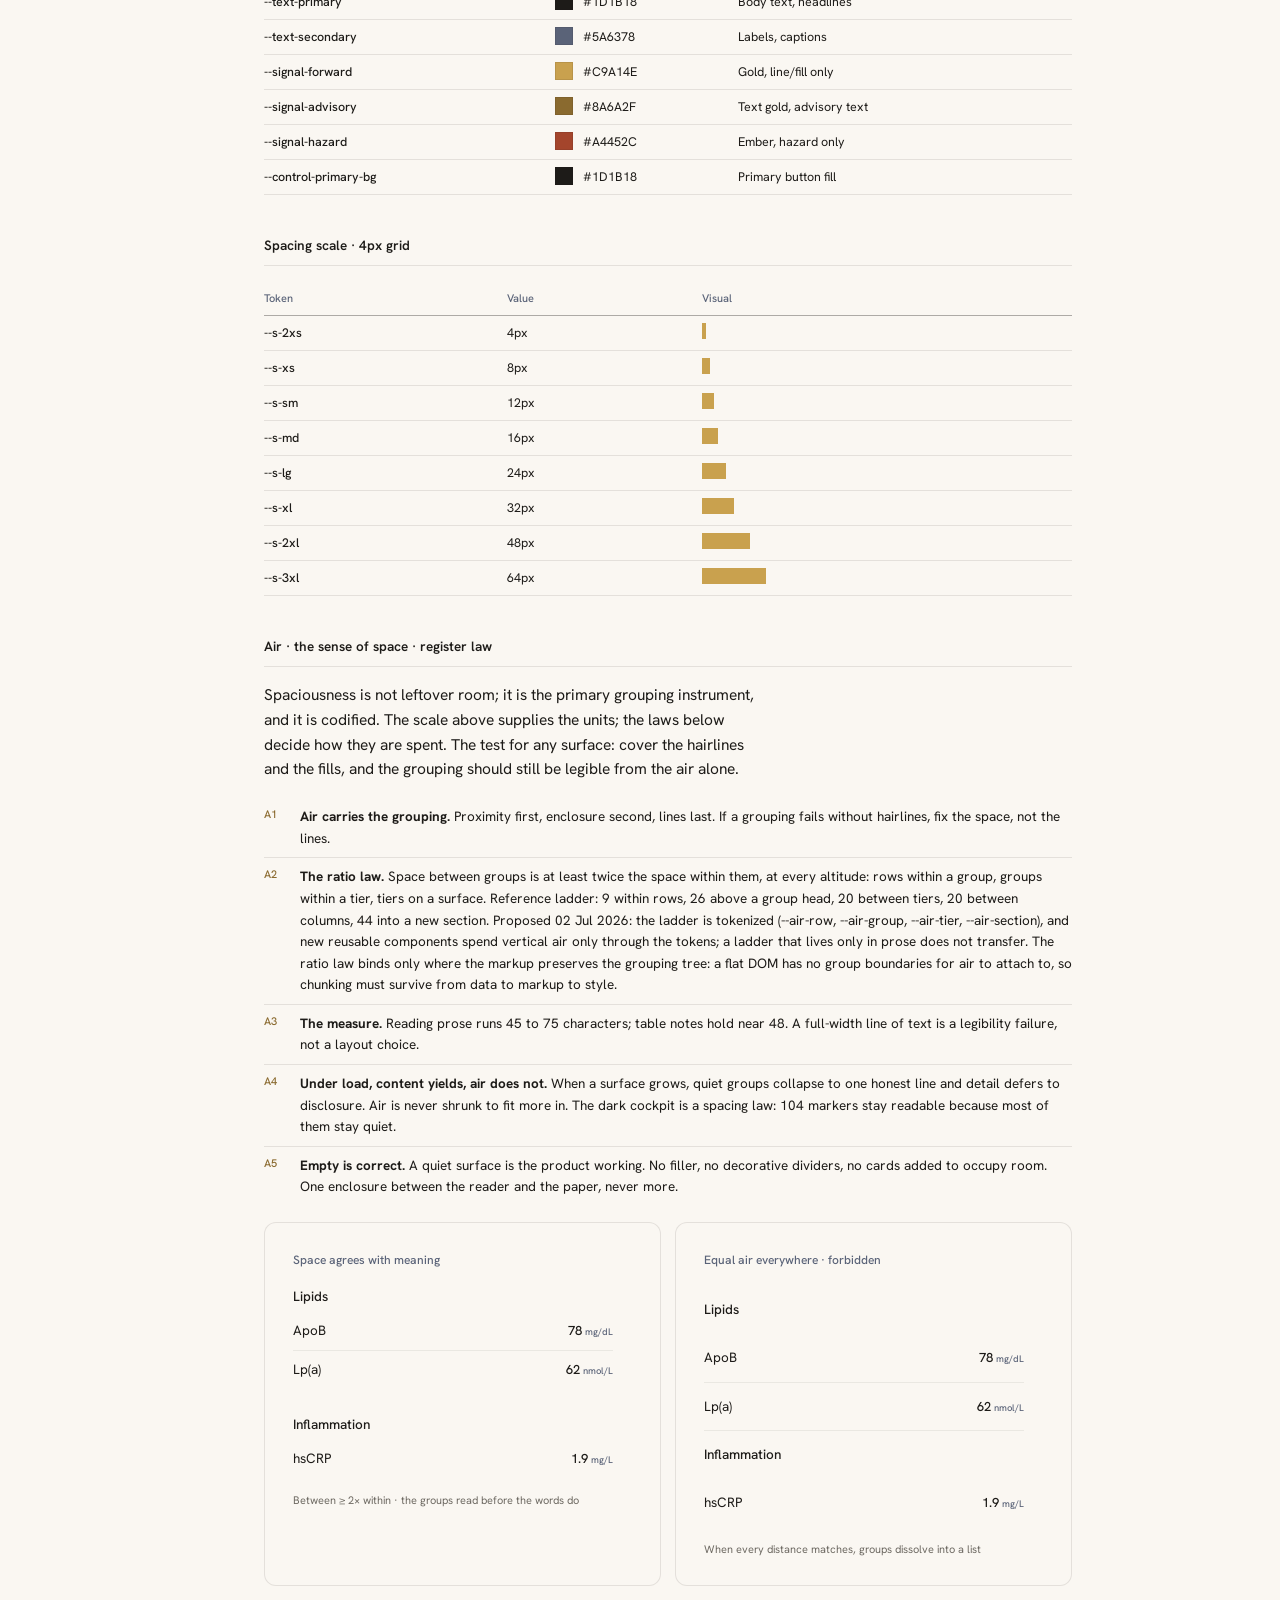
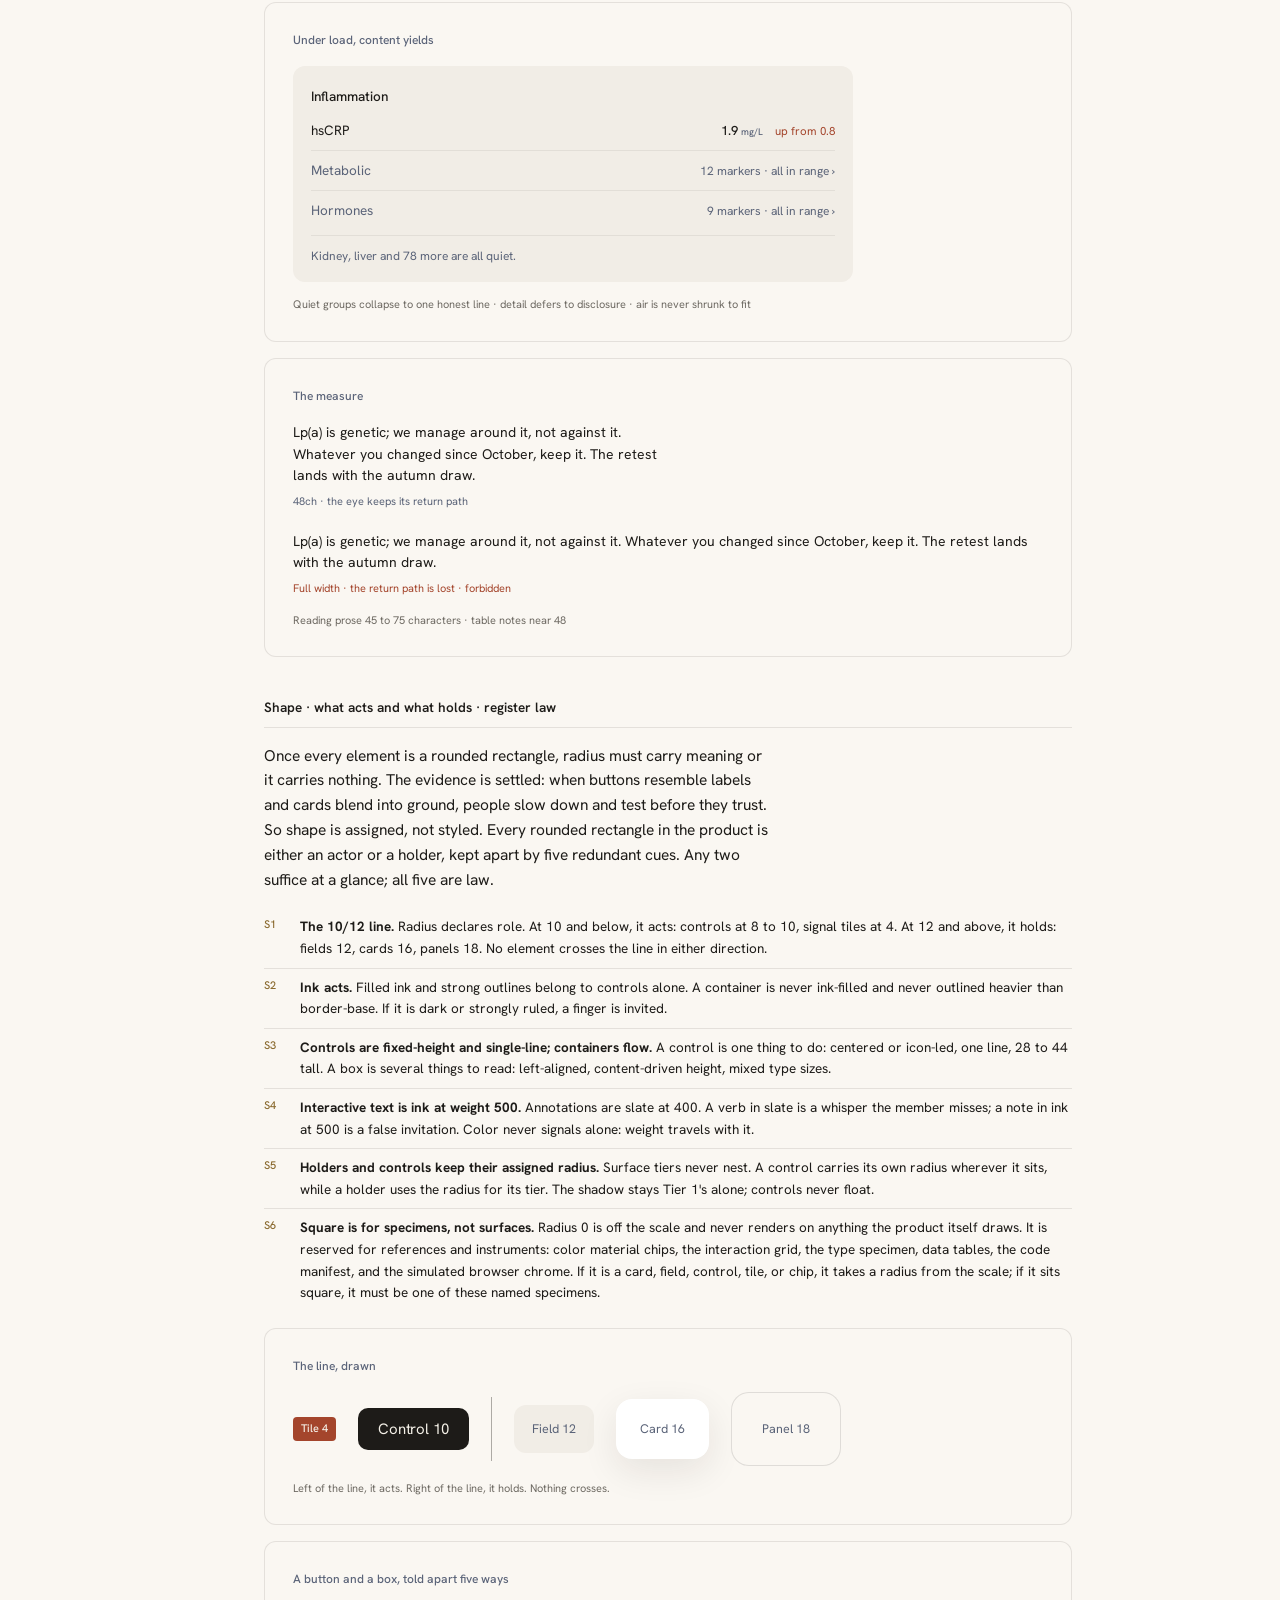
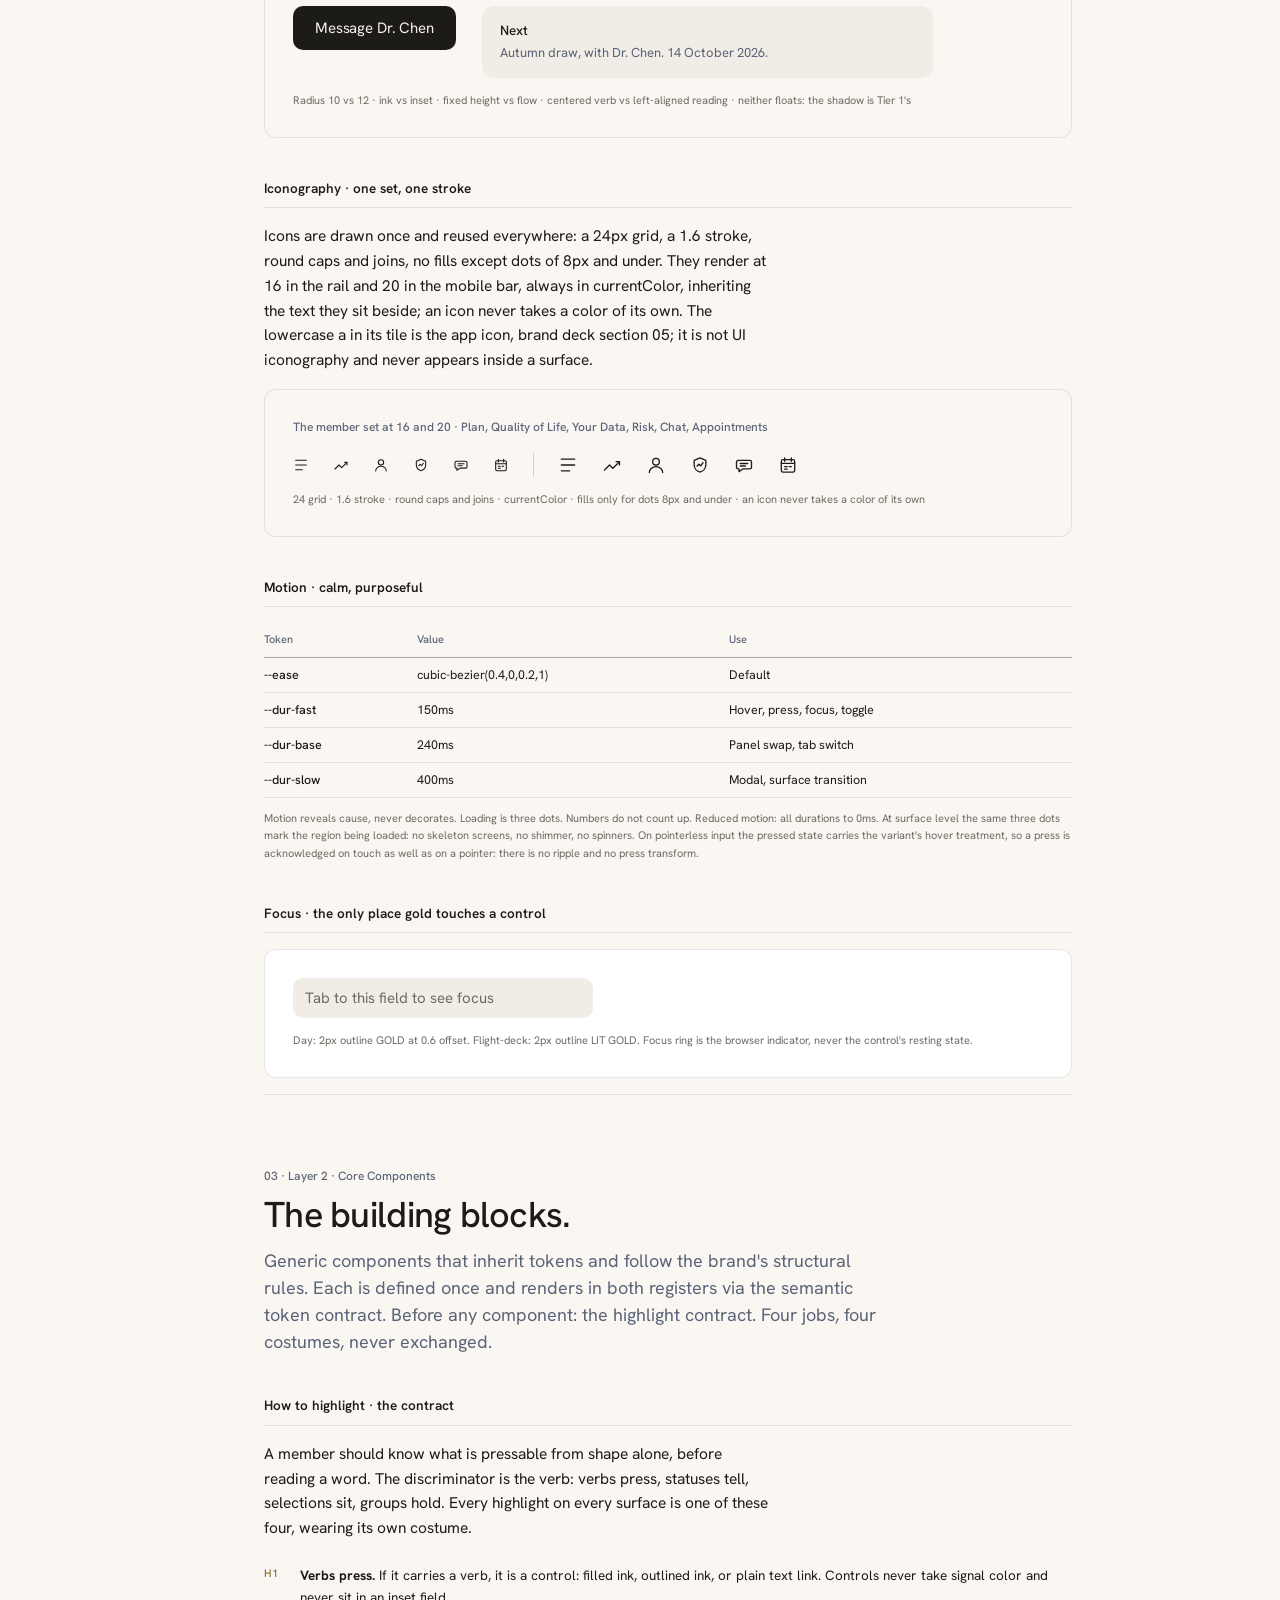
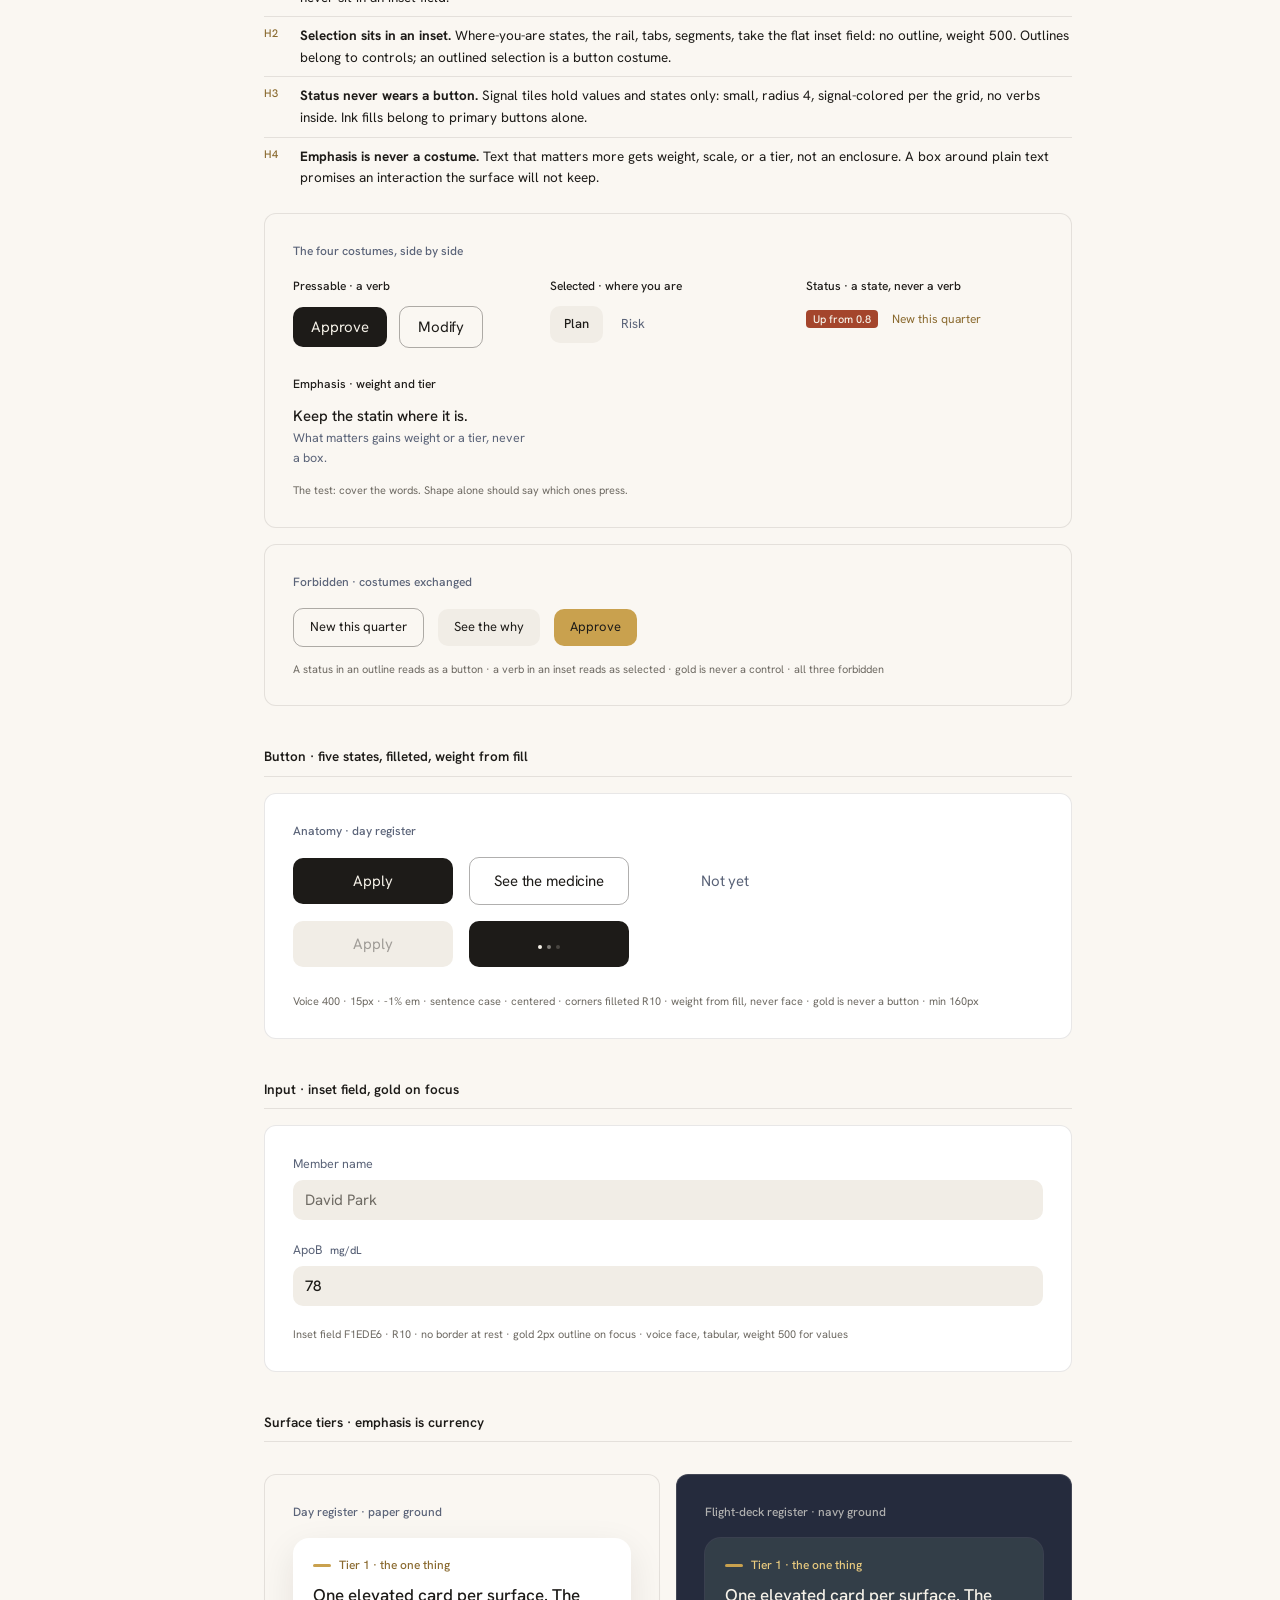
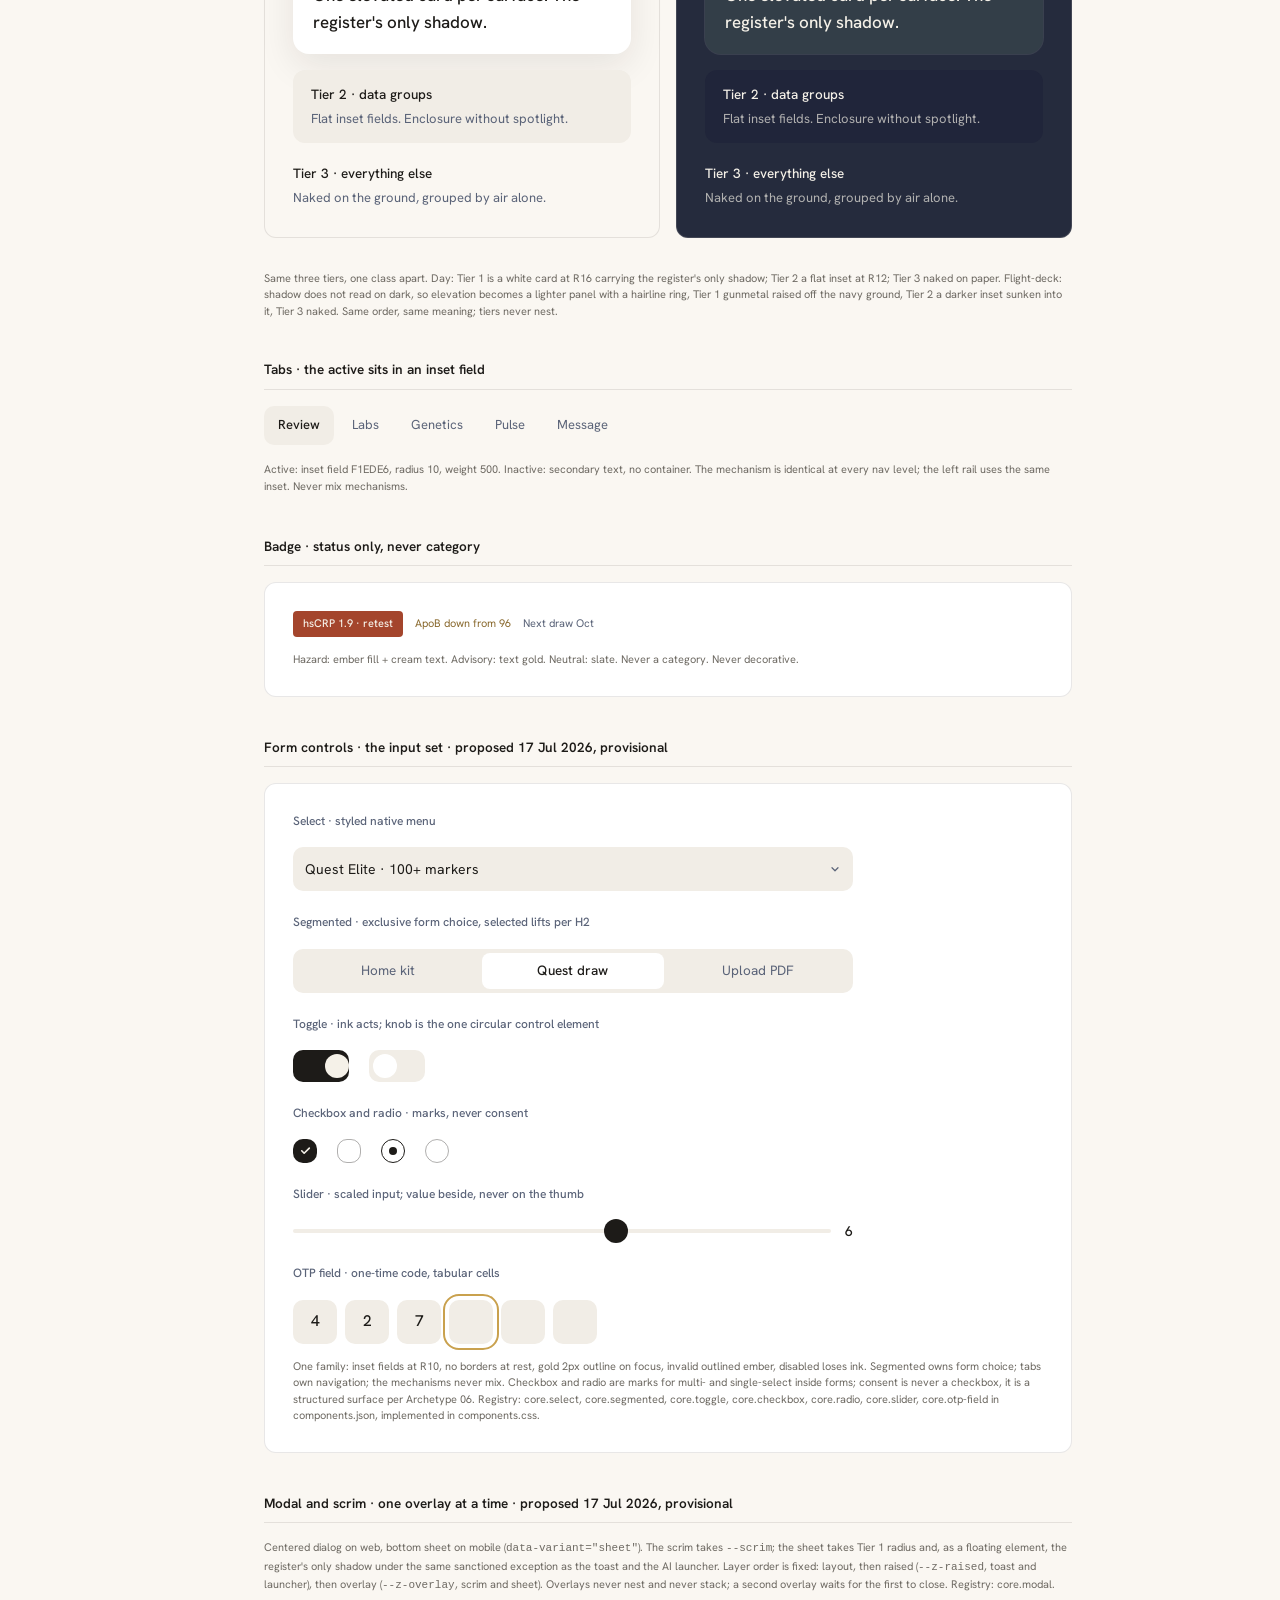
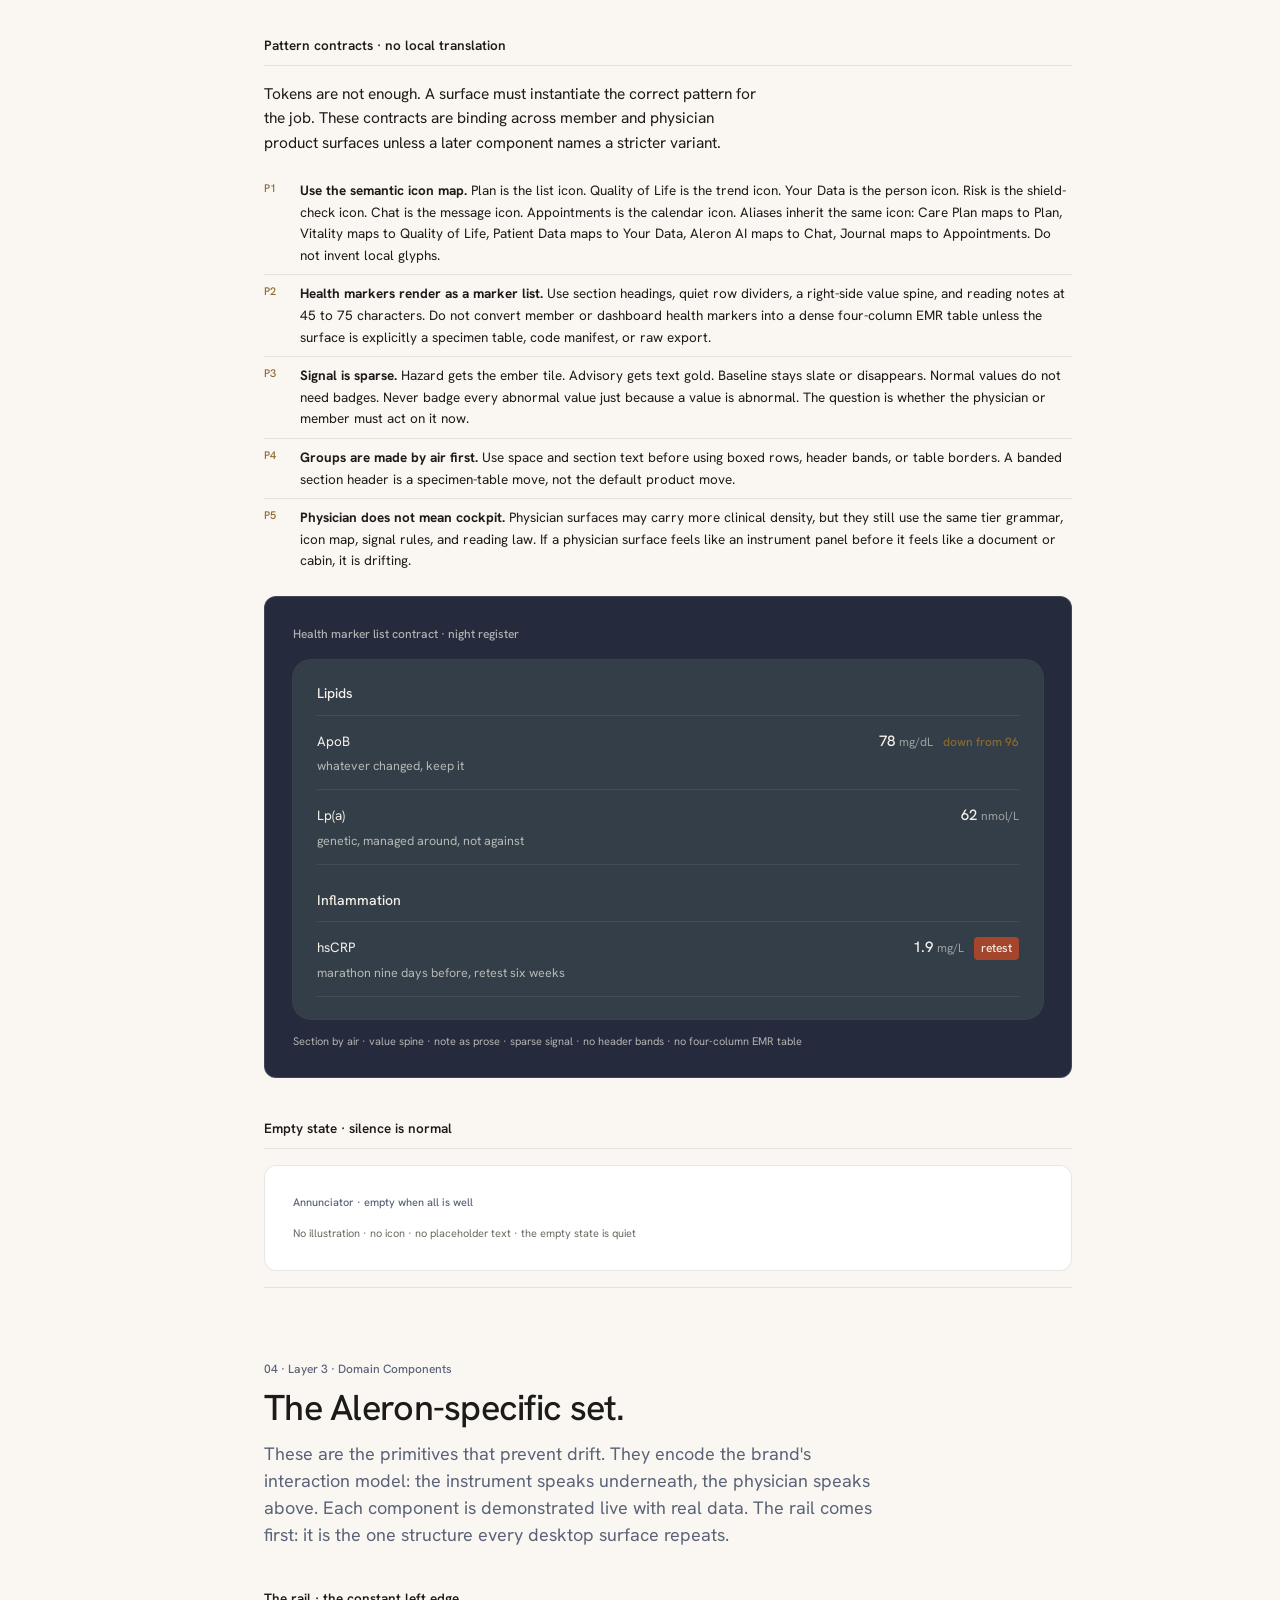
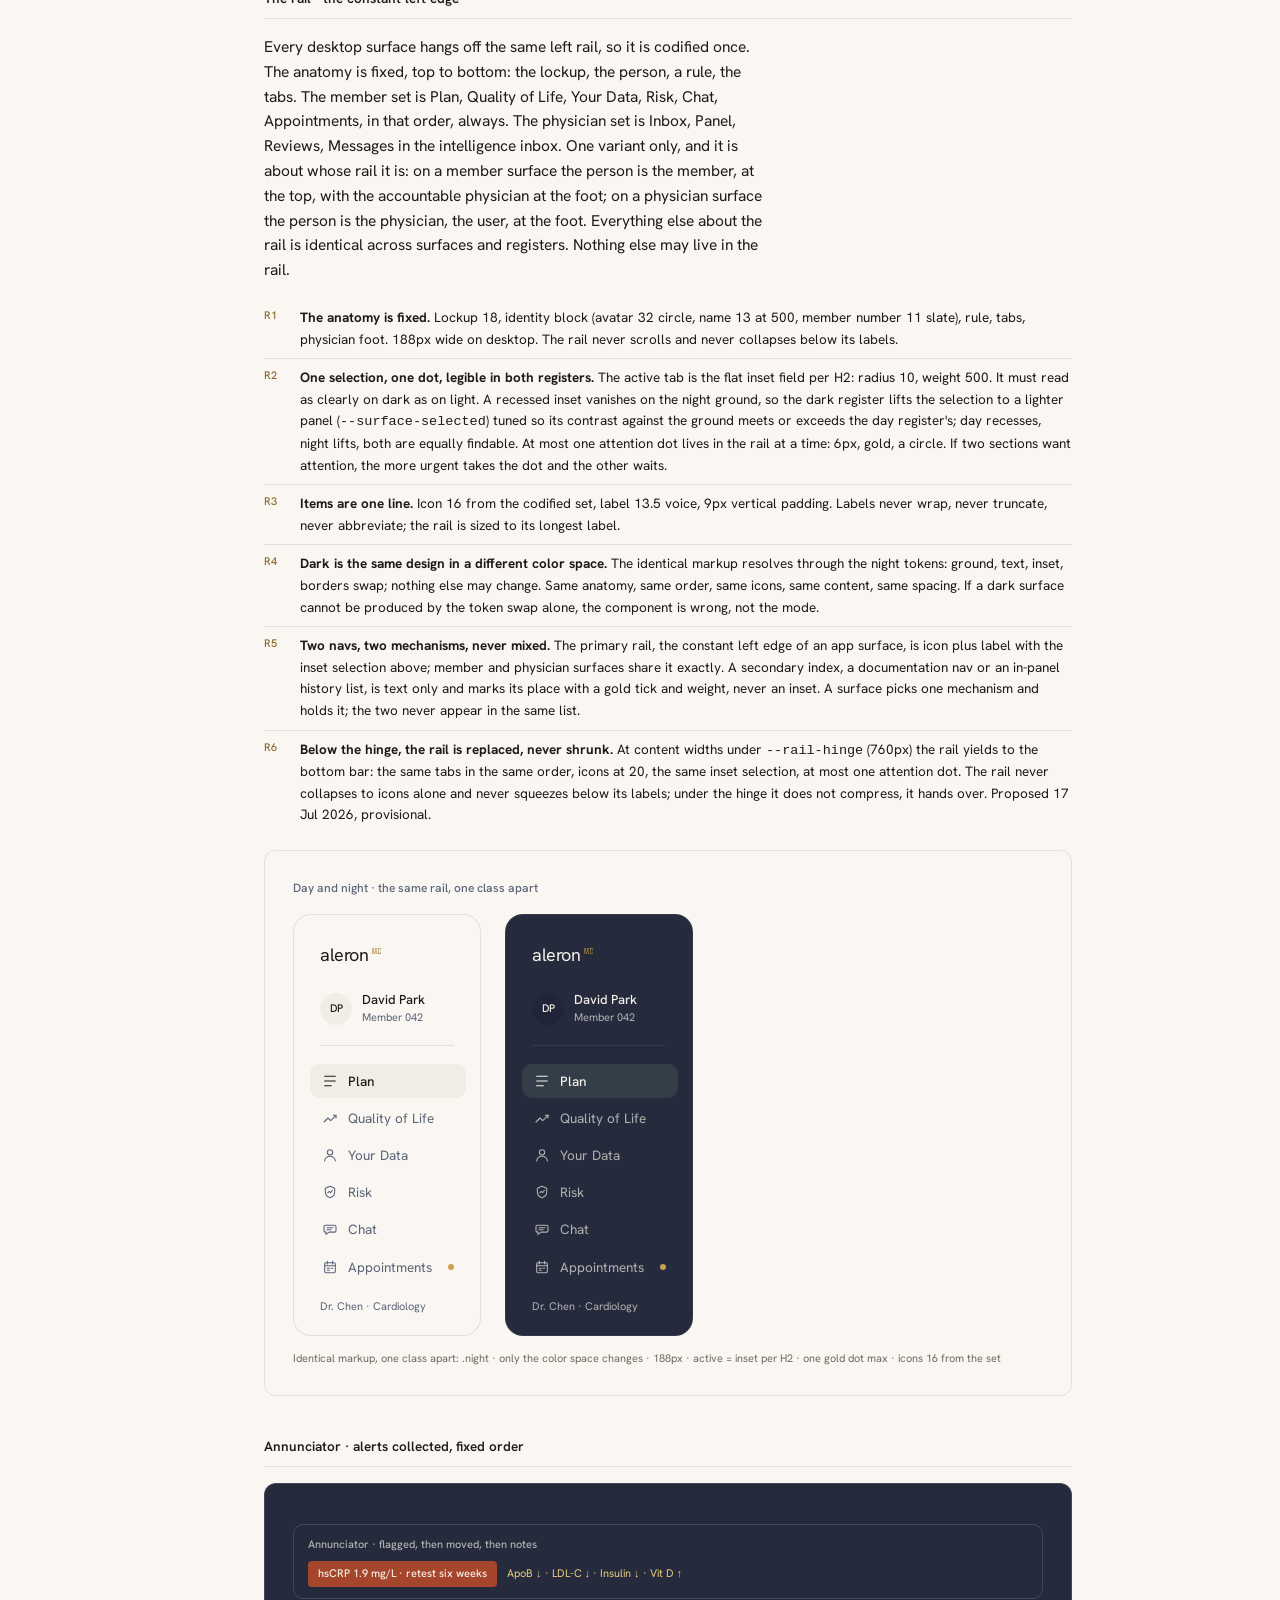
==== commit fa088f73: "Ratify the h1, h2 and h3 weights Signed off against the specimen this branch fixes. brand-deck defin" ====
--- a/product-design-system/index.html
+++ b/product-design-system/index.html
@@ -2522,7 +2522,7 @@
         <div class="type-scale-spec">voice · 500 · tabular</div>
       </div>
     </div>
-    <p class="fine"><b>Ratified:</b> display weight, tracking and line height, from brand-deck §06. <b>Provisional:</b> H1, H2 and H3 weights, derived from the display weight and pending design sign-off. Every step above reads its weight from a token, so signing off means changing <code>tokens.json</code>, not this page.</p>
+    <p class="fine"><b>Ratified:</b> every step. Display weight, tracking and line height come from brand-deck §06; H1, H2 and H3 are derived from the display weight and were signed off 27 Aug 2026. Every step reads its weight from a token, so changing one is a <code>tokens.json</code> edit rather than a change to this page.</p>
   </div>
 
   <!-- WORDMARK -->
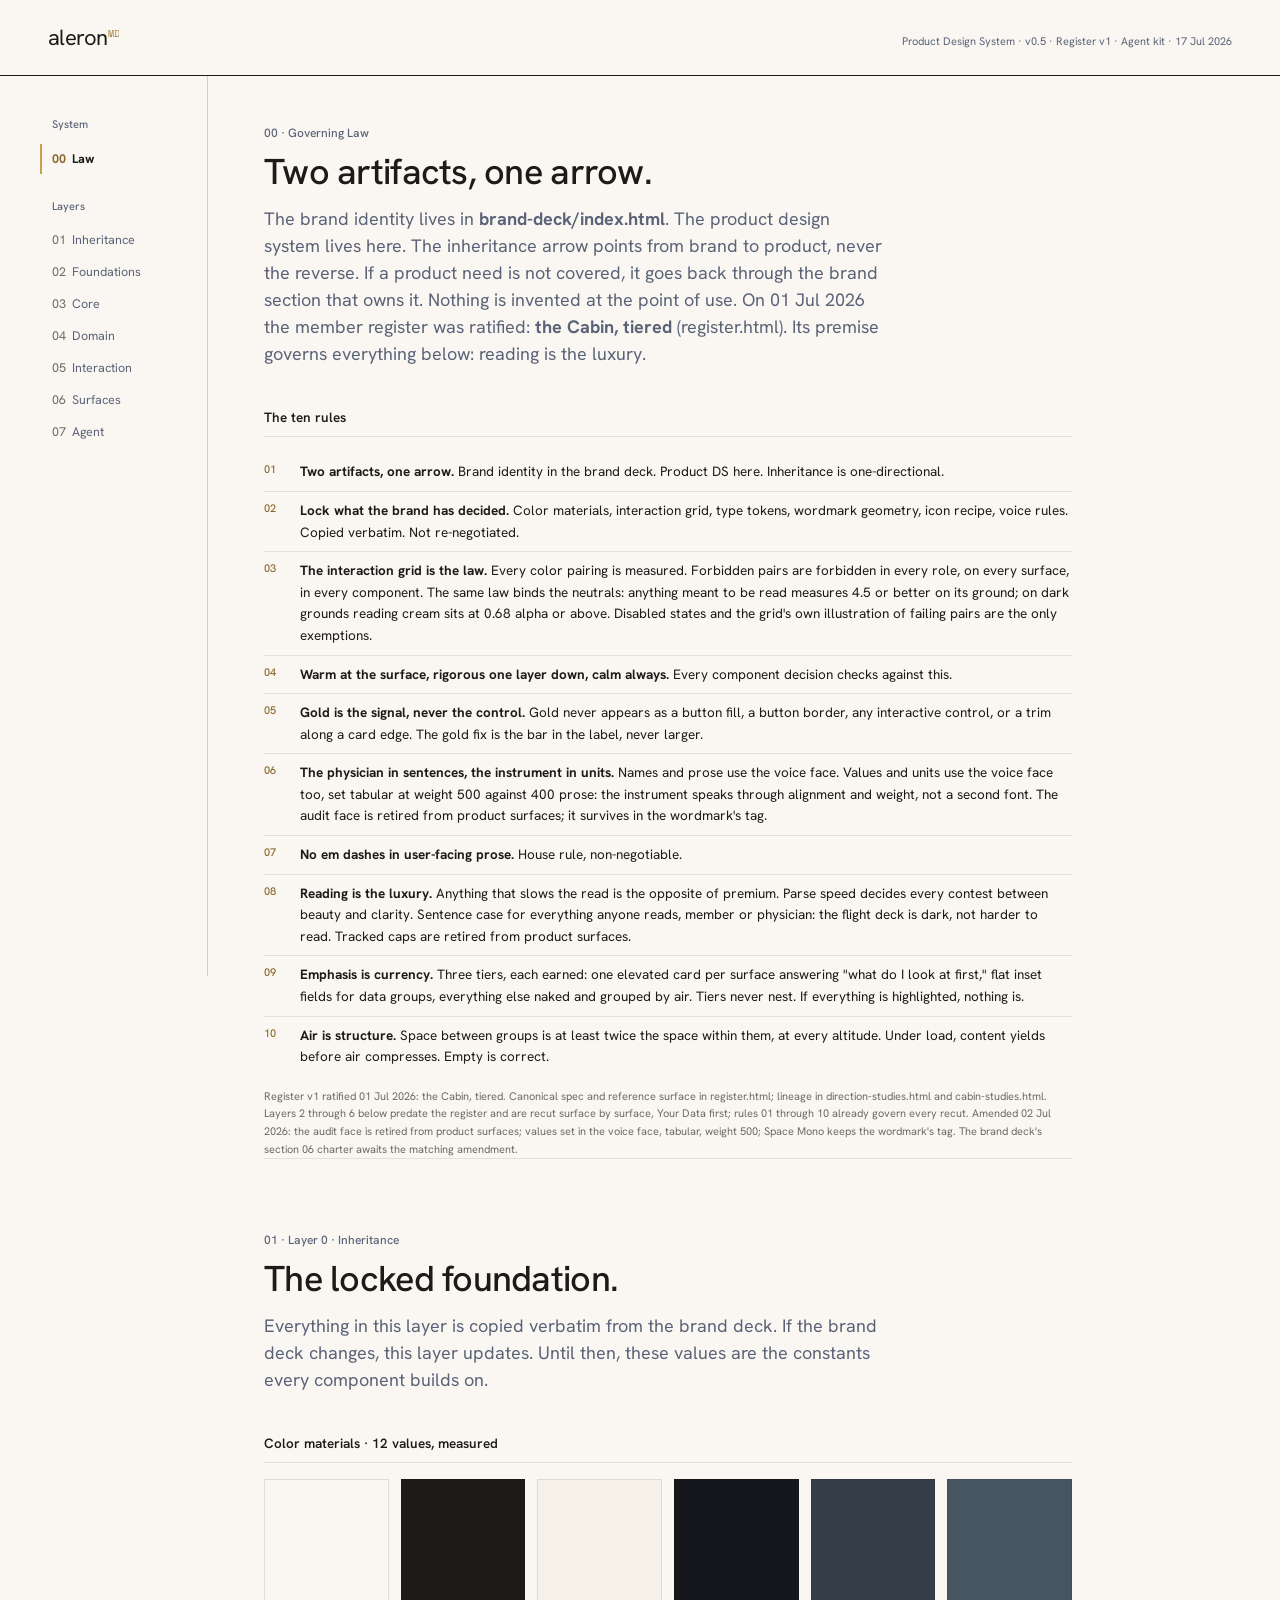
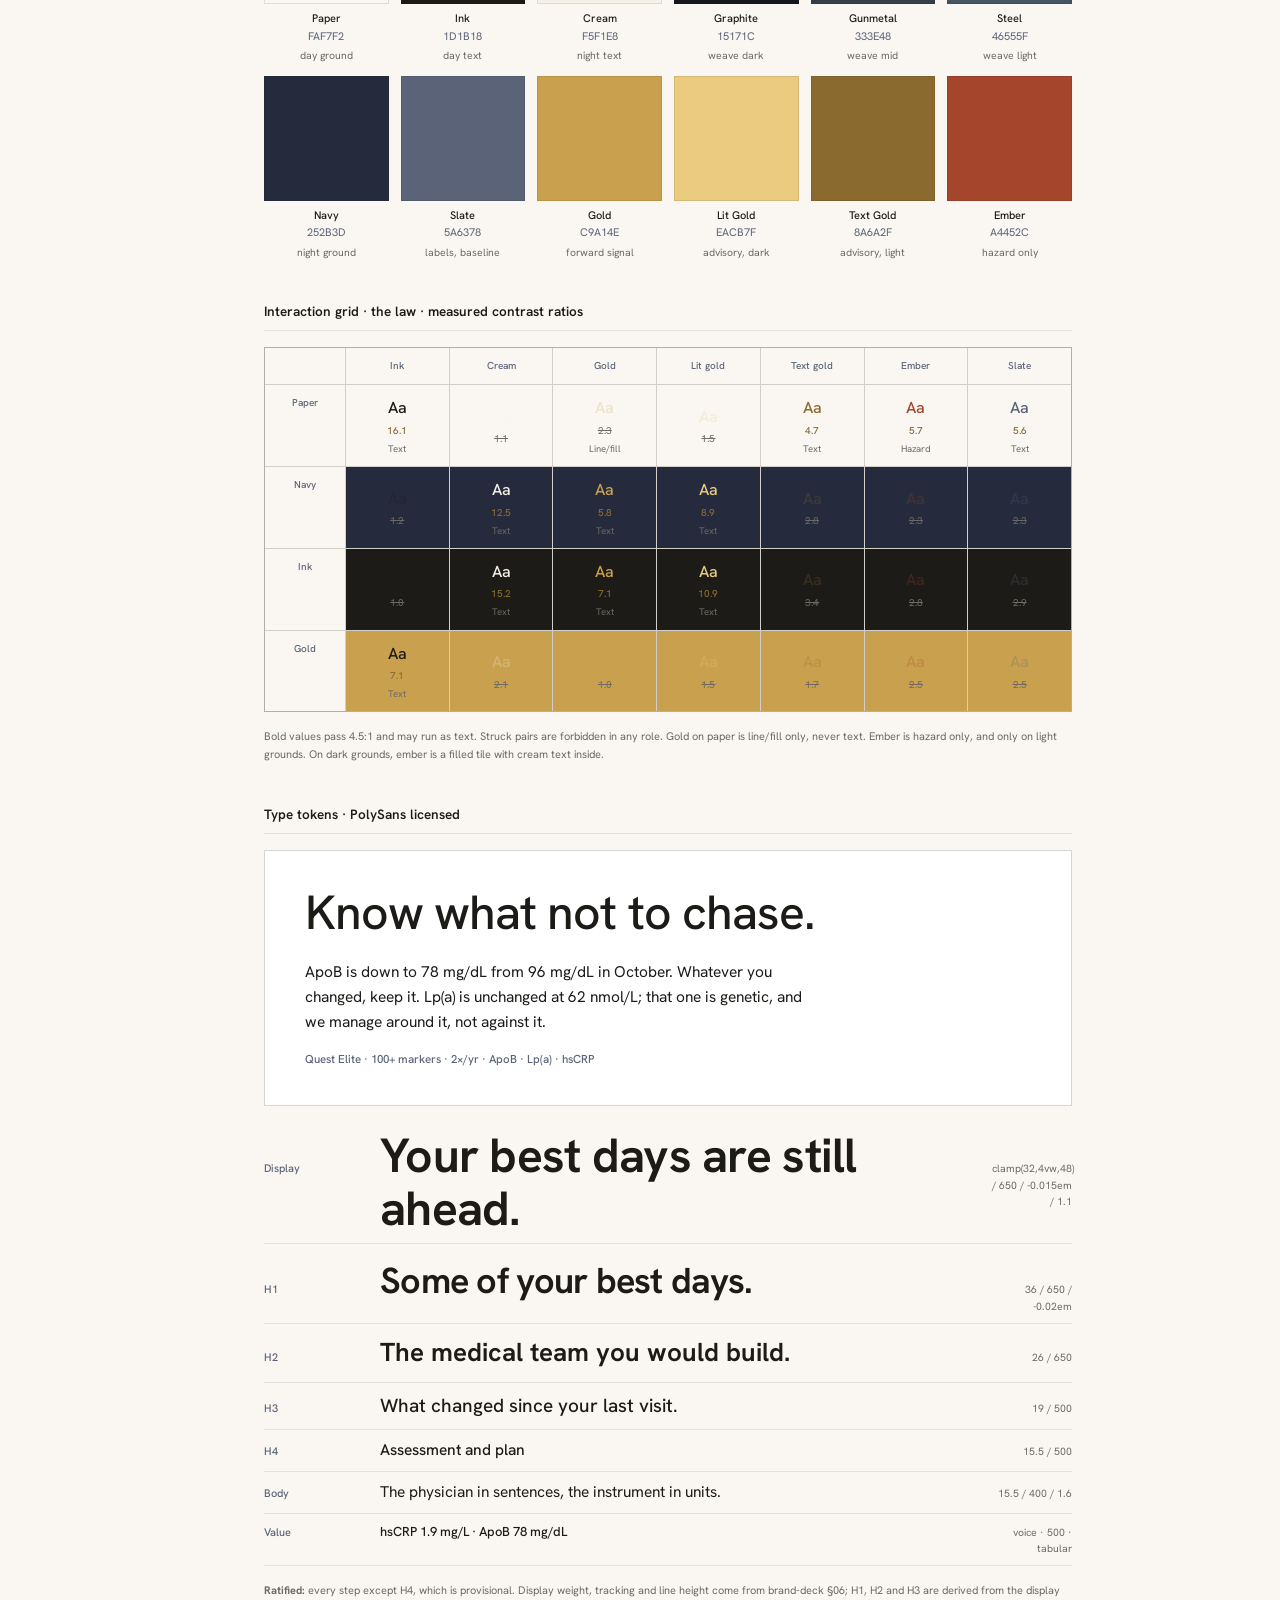
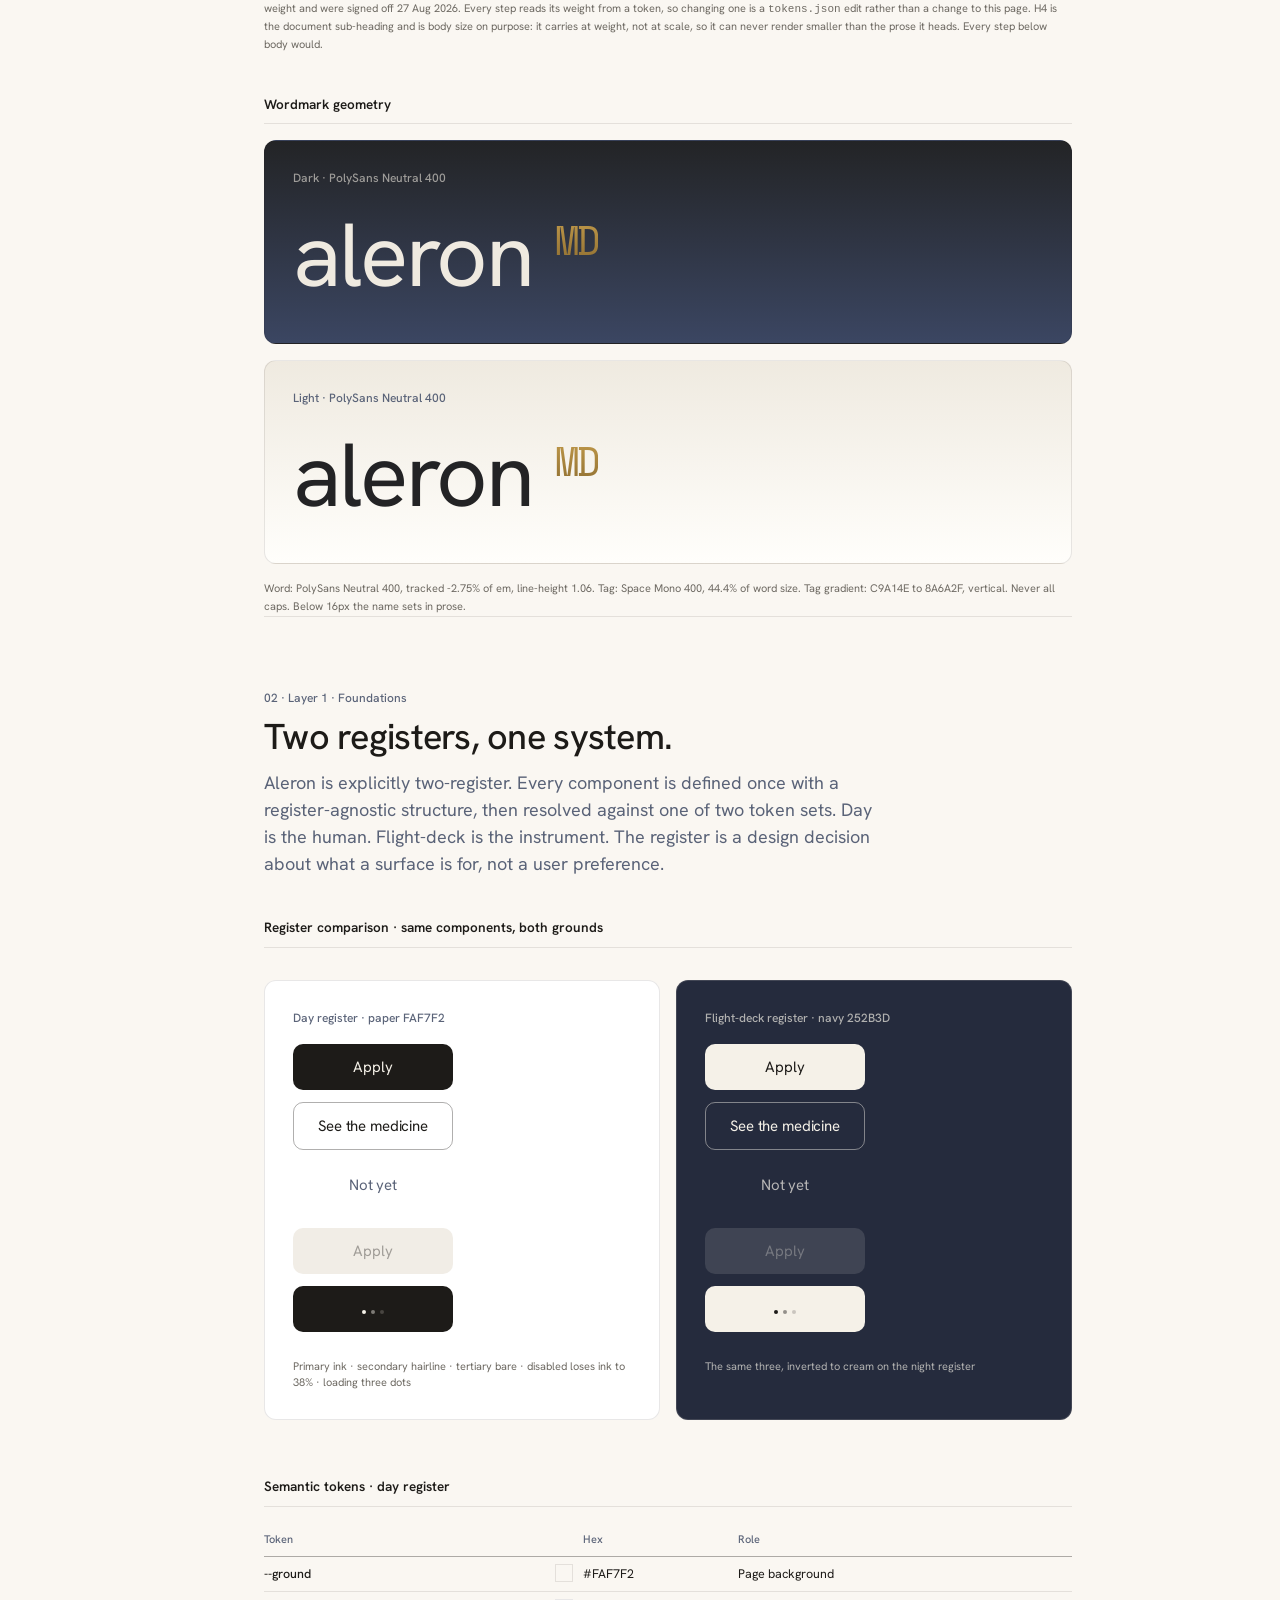
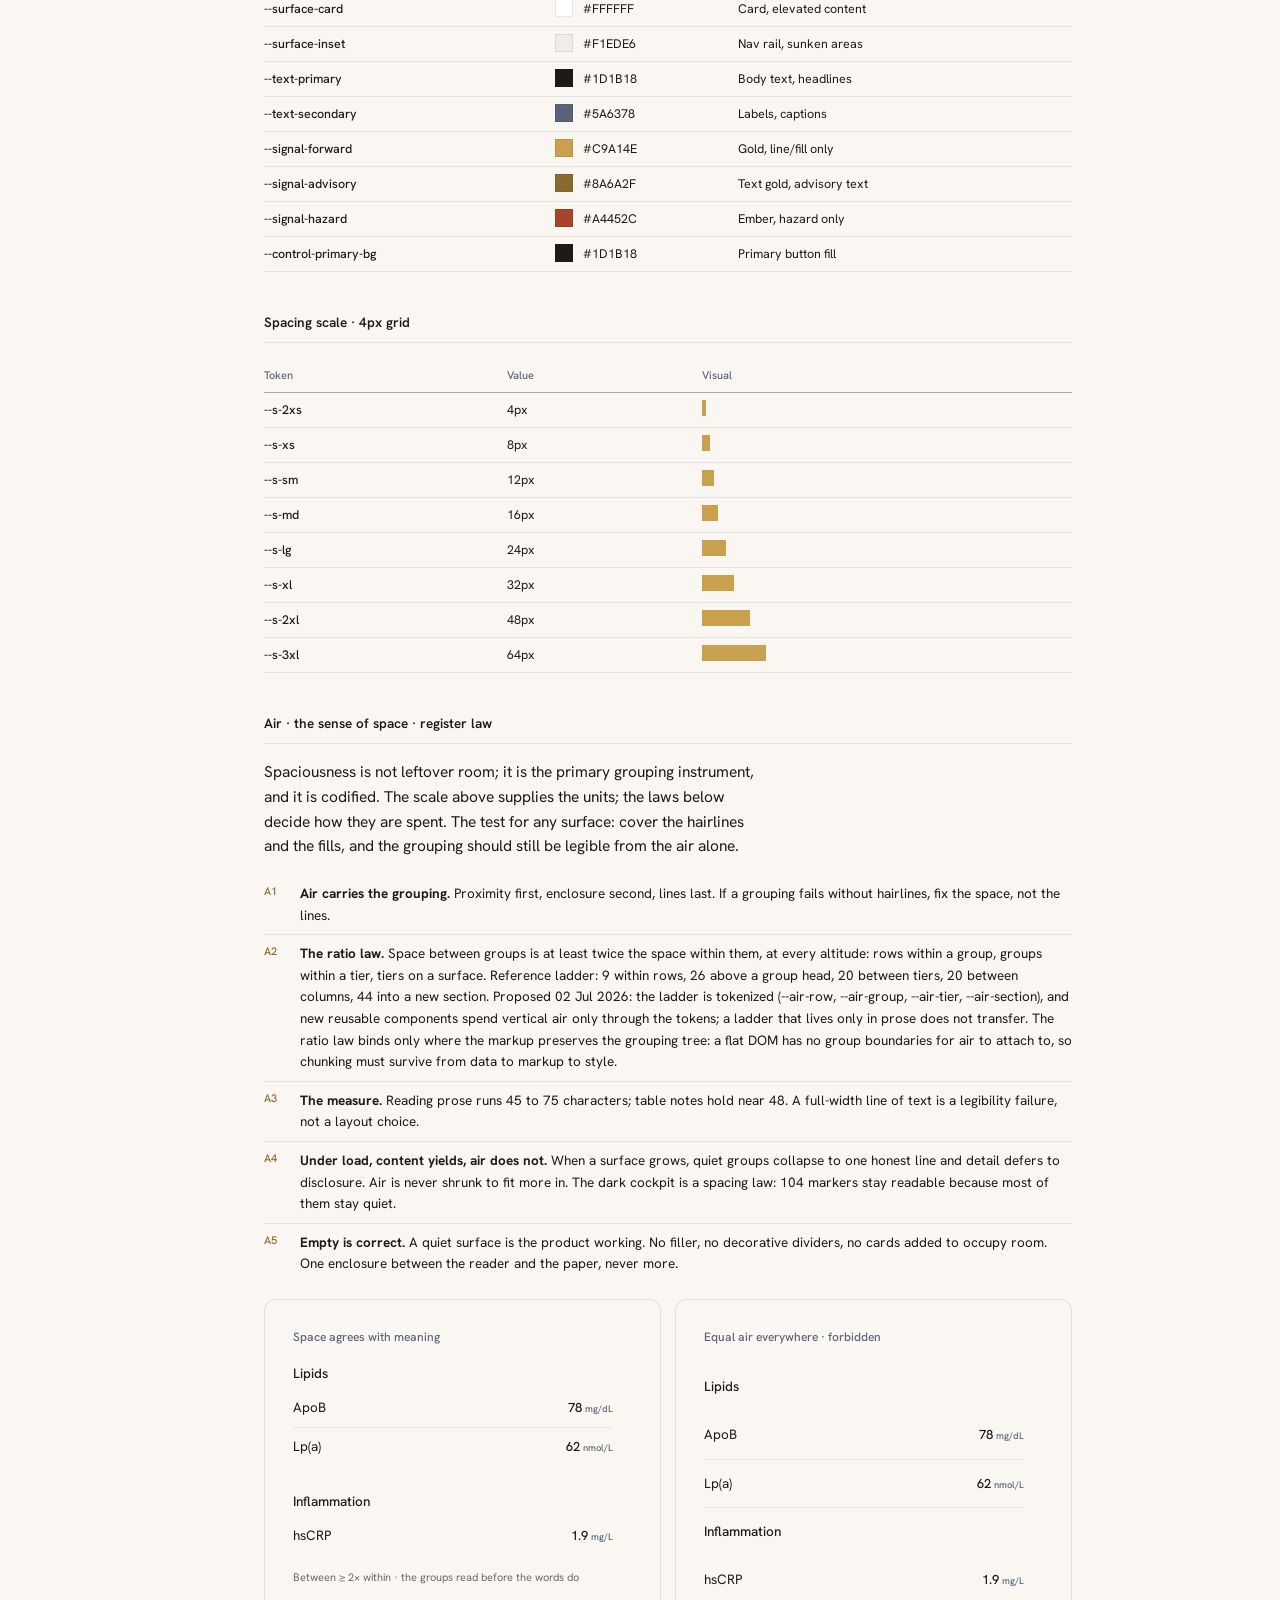
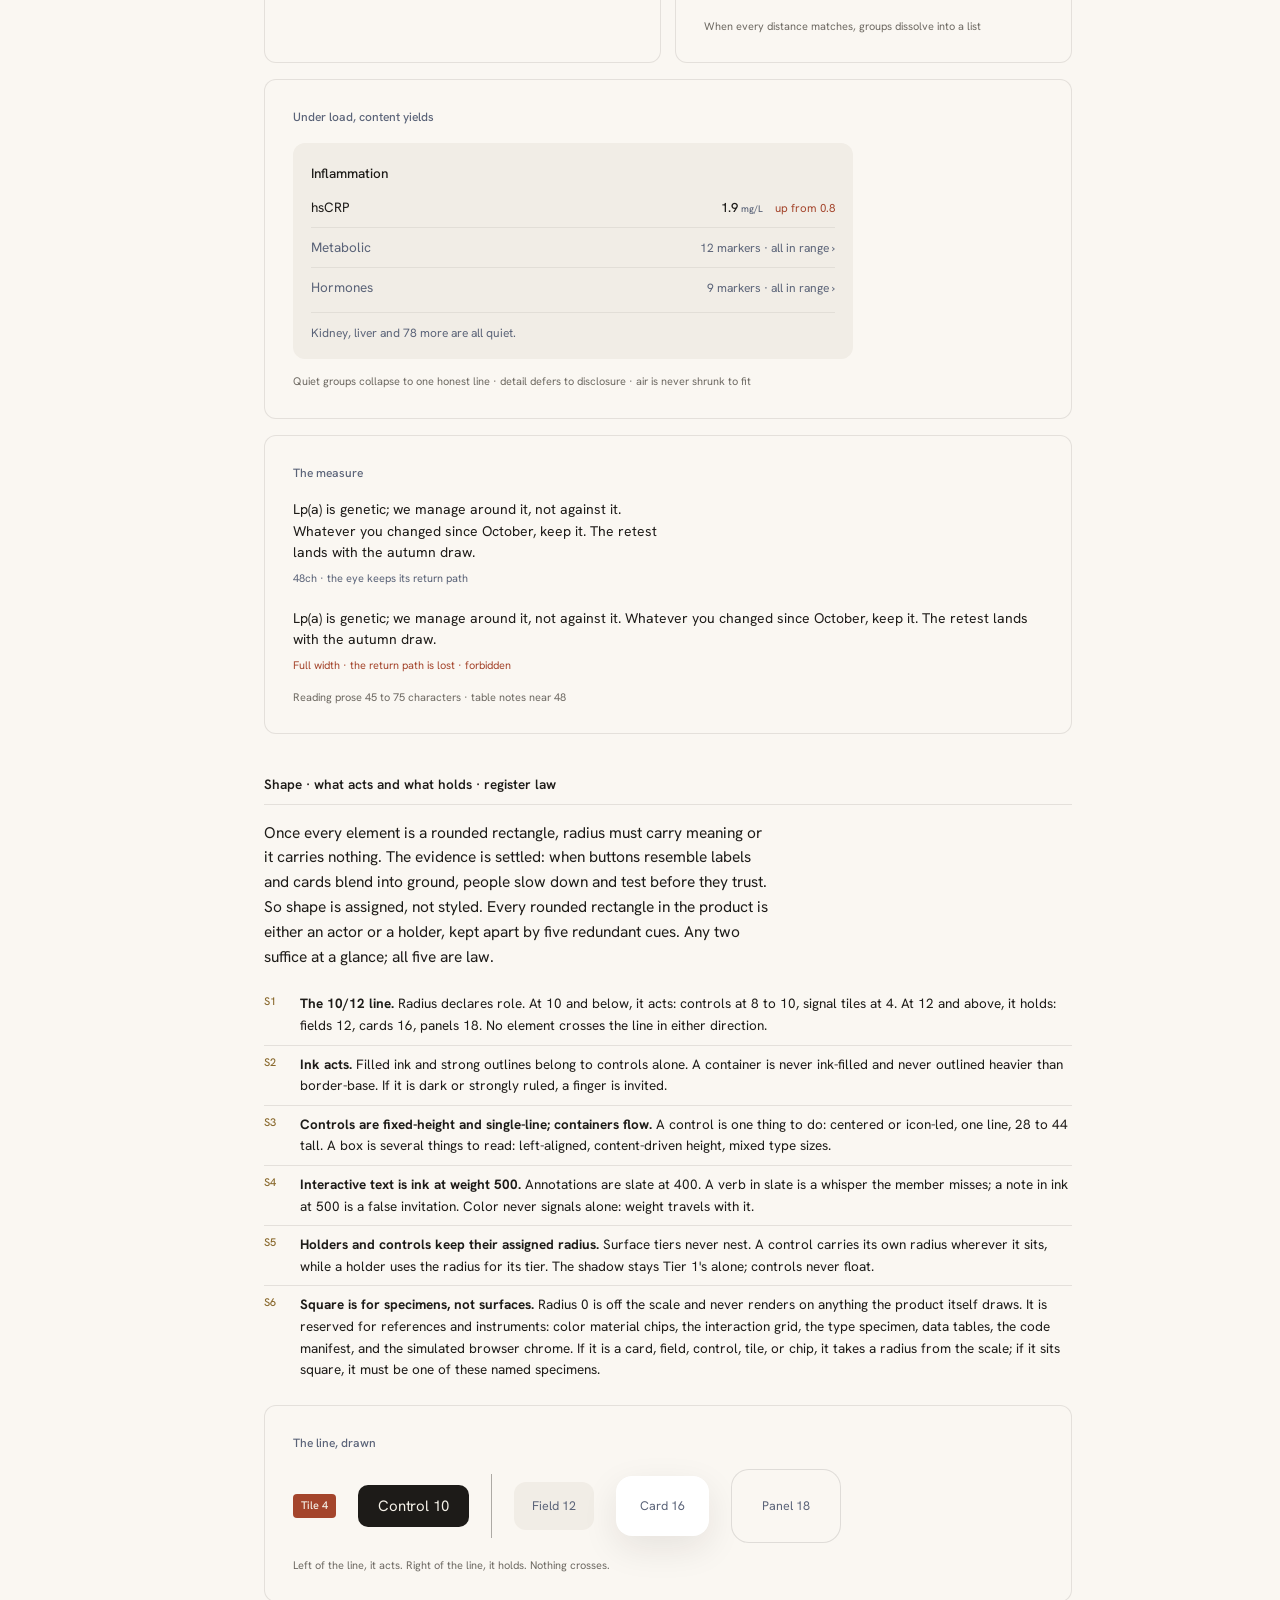
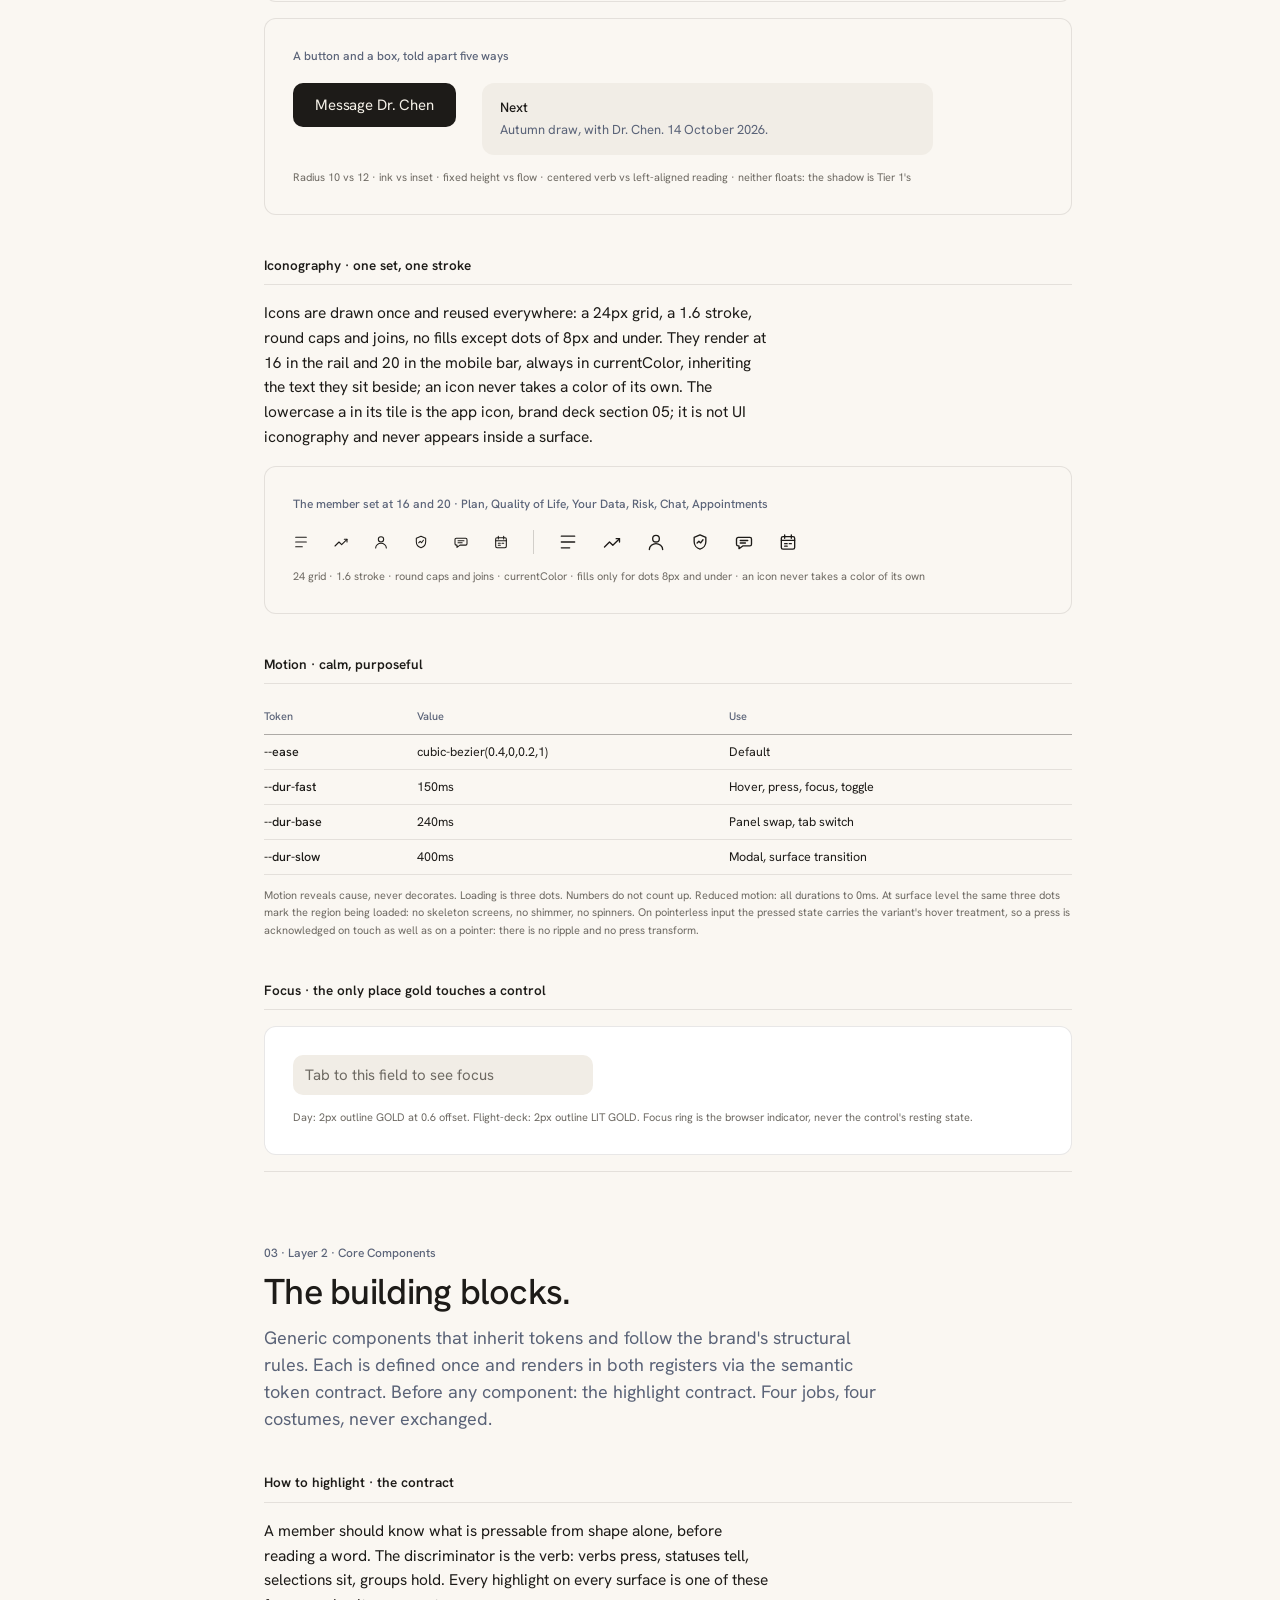
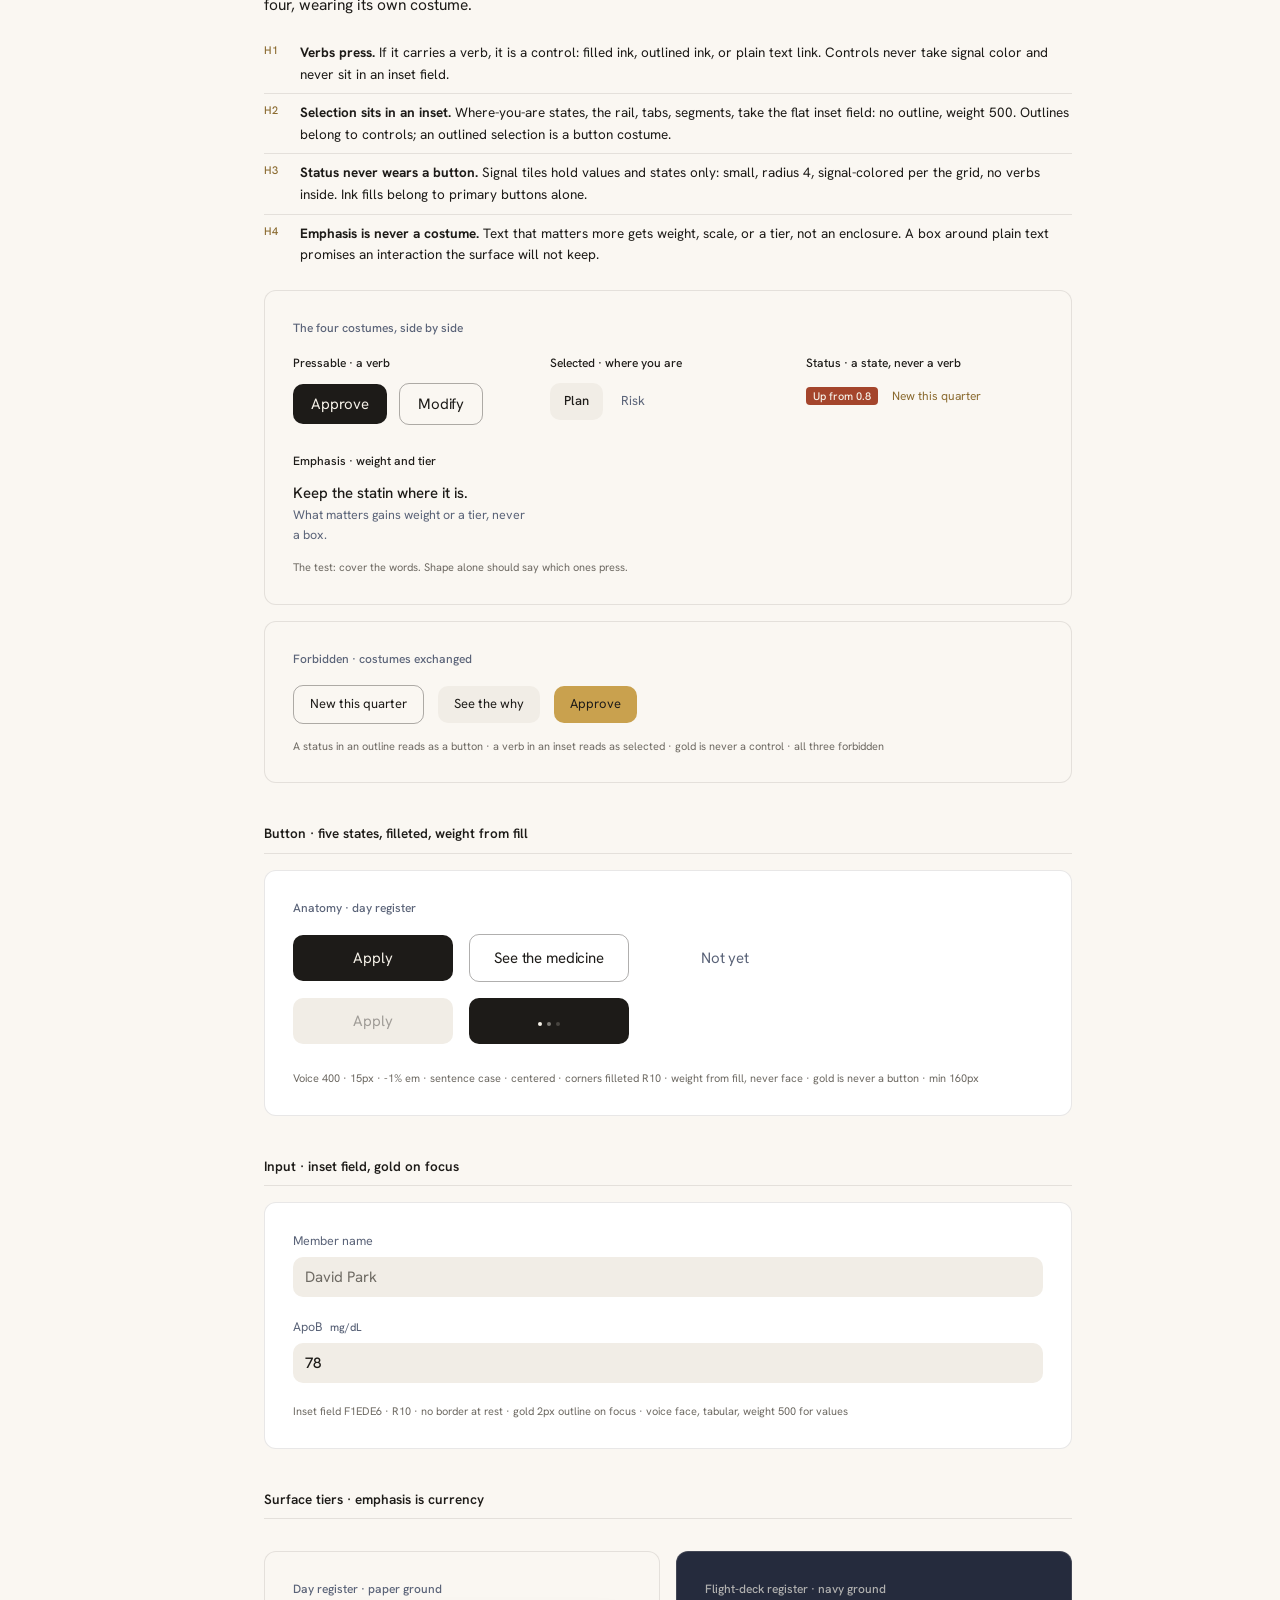
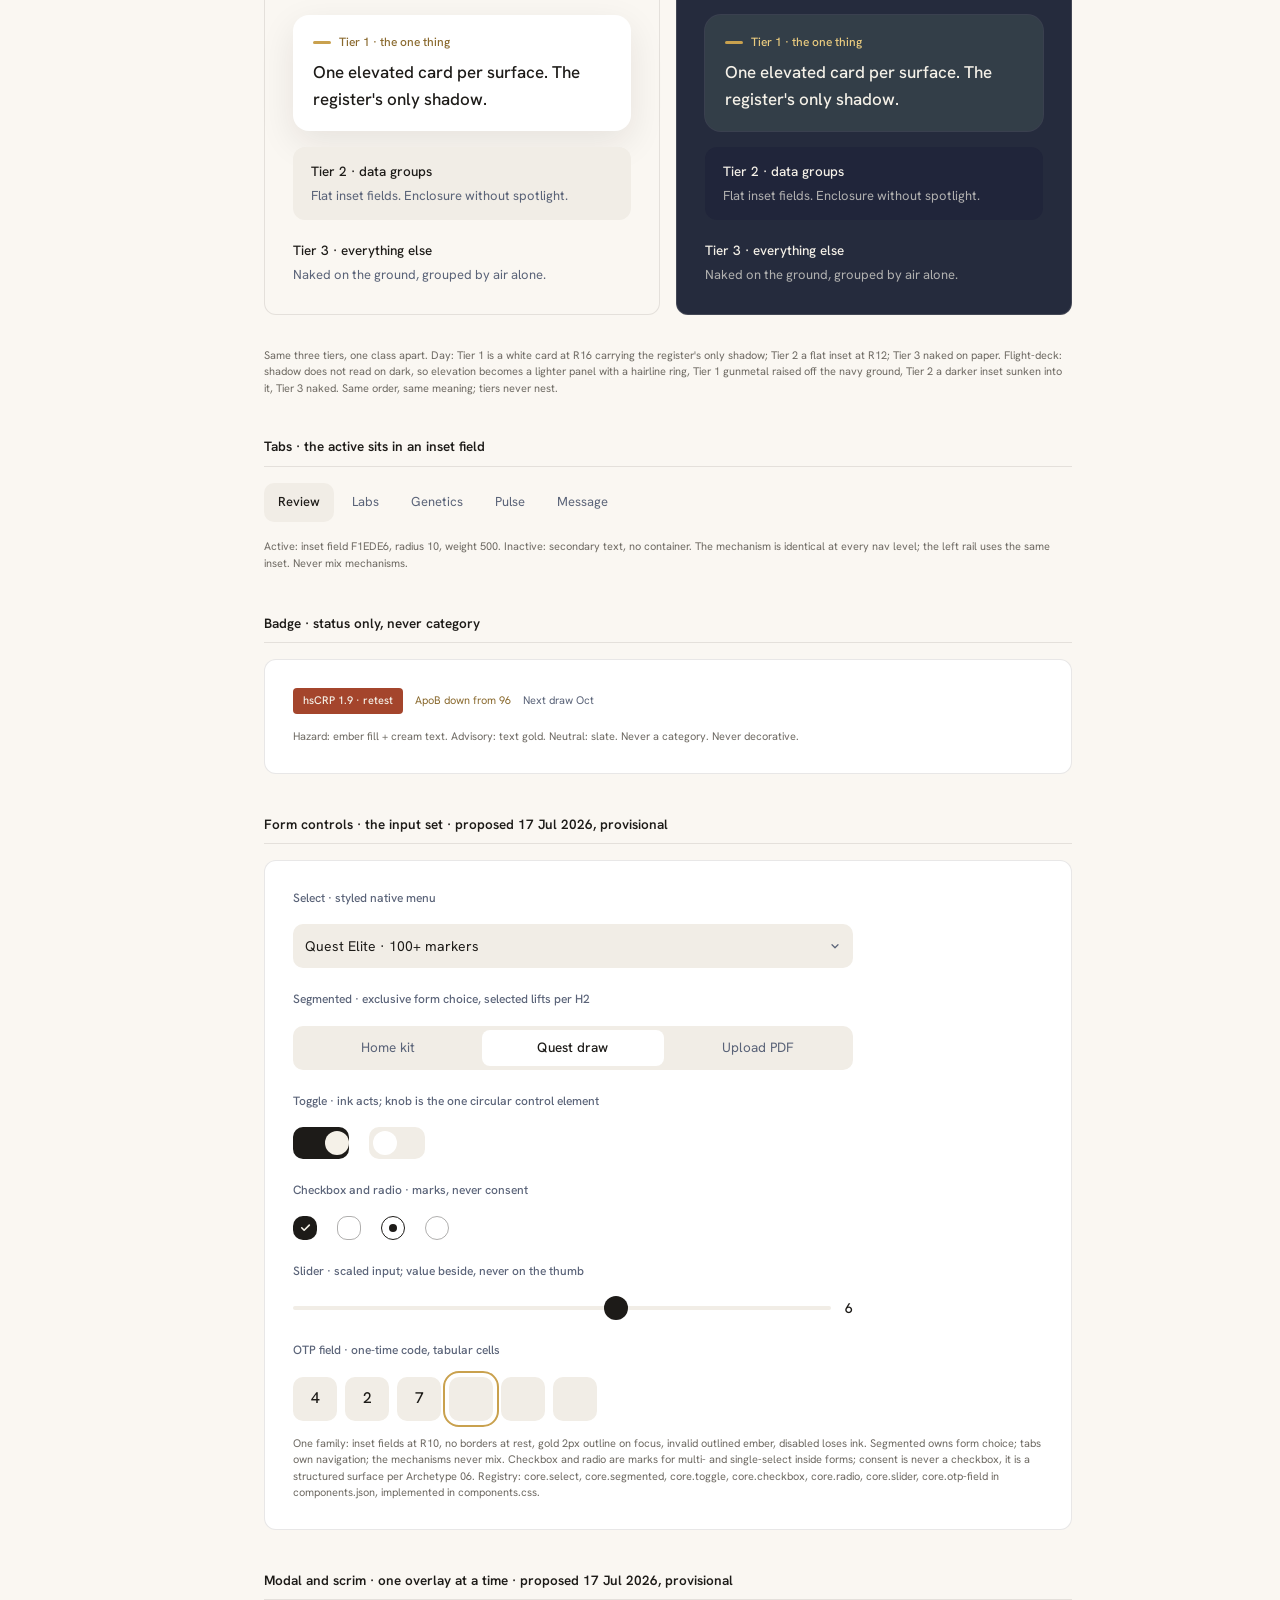
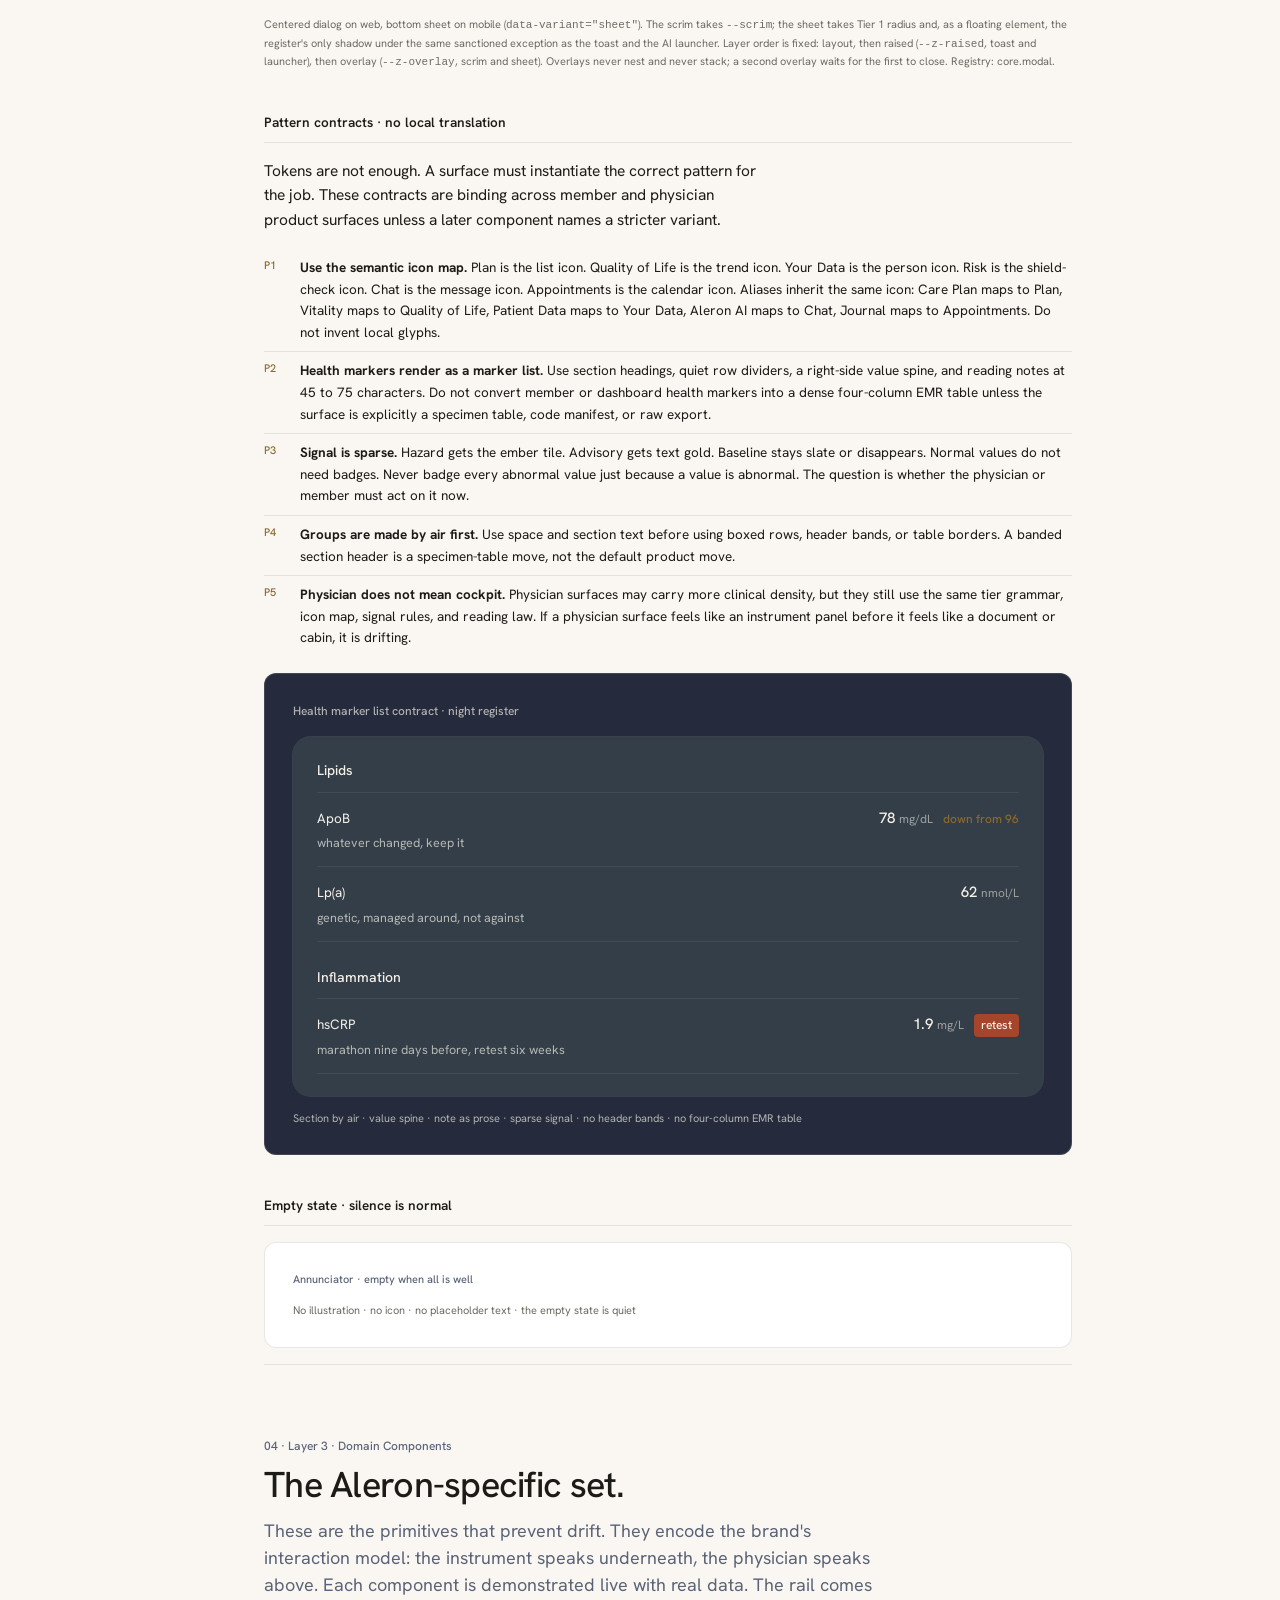
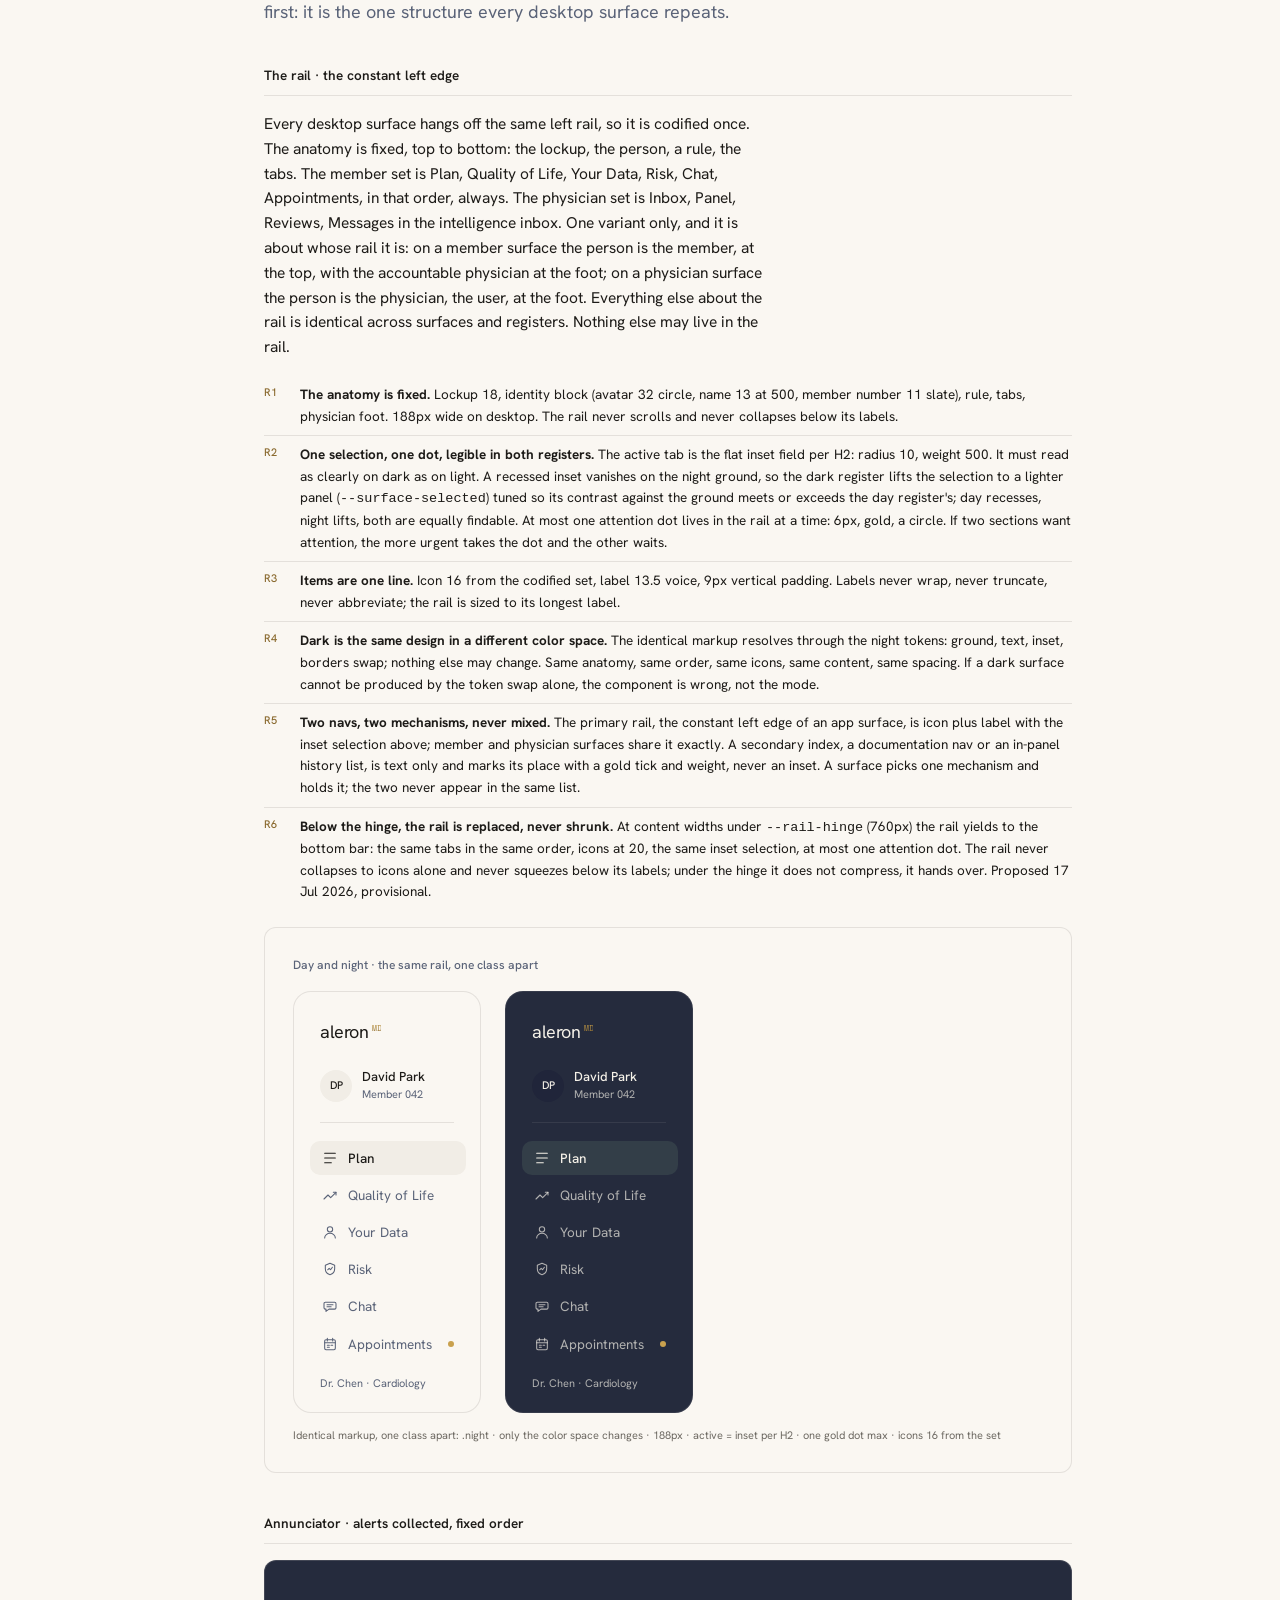
==== commit 9fe149d4: "Add the h4 document heading tier The type scale runs 36 / 26 / 19 h3 / 18 lede / 15.5 body and has n" ====
--- a/product-design-system/index.html
+++ b/product-design-system/index.html
@@ -2512,6 +2512,11 @@
         <div class="type-scale-spec">19 / 500</div>
       </div>
       <div class="type-scale-row">
+        <div class="type-scale-role">H4</div>
+        <div class="type-scale-sample" style="font-size:var(--size-h4);font-weight:var(--w-h4)">Assessment and plan</div>
+        <div class="type-scale-spec">15.5 / 500</div>
+      </div>
+      <div class="type-scale-row">
         <div class="type-scale-role">Body</div>
         <div class="type-scale-sample" style="font-size:var(--size-text);line-height:1.6">The physician in sentences, the instrument in units.</div>
         <div class="type-scale-spec">15.5 / 400 / 1.6</div>
@@ -2522,7 +2527,7 @@
         <div class="type-scale-spec">voice · 500 · tabular</div>
       </div>
     </div>
-    <p class="fine"><b>Ratified:</b> every step. Display weight, tracking and line height come from brand-deck §06; H1, H2 and H3 are derived from the display weight and were signed off 27 Aug 2026. Every step reads its weight from a token, so changing one is a <code>tokens.json</code> edit rather than a change to this page.</p>
+    <p class="fine"><b>Ratified:</b> every step except H4, which is provisional. Display weight, tracking and line height come from brand-deck §06; H1, H2 and H3 are derived from the display weight and were signed off 27 Aug 2026. Every step reads its weight from a token, so changing one is a <code>tokens.json</code> edit rather than a change to this page. H4 is the document sub-heading and is body size on purpose: it carries at weight, not at scale, so it can never render smaller than the prose it heads. Every step below body would.</p>
   </div>
 
   <!-- WORDMARK -->
--- a/product-design-system/tokens.css
+++ b/product-design-system/tokens.css
@@ -33,6 +33,7 @@
   --size-h2: 26px;
   --size-h3: 19px;
   --size-lede: 18px;
+  --size-h4: 15.5px;
   --size-text: 15.5px;
   --size-small: 13px;
   --size-audit: 11.5px;
@@ -41,6 +42,7 @@
   --w-h1: 650;
   --w-h2: 650;
   --w-h3: 500;
+  --w-h4: 500;
   --w-emphasis: 500;
   --track-display: -0.015em;
   --lh-display: 1.1;
@@ -99,6 +101,9 @@
   --control-primary-hover-bg: #000000;
   --control-secondary-hover-border: var(--ink);
   --control-tertiary-hover-fg: var(--ink);
+  --control-hazard-bg: var(--ember);
+  --control-hazard-fg: var(--cream);
+  --control-hazard-hover-bg: #833723;
   --control-disabled-bg: var(--day-surface-inset);
   --control-disabled-fg: rgba(29,27,24,0.38);
   --shadow-tier1: var(--day-shadow-tier1);
@@ -128,6 +133,9 @@
   --control-primary-hover-bg: #FFFFFF;
   --control-secondary-hover-border: var(--cream);
   --control-tertiary-hover-fg: var(--cream);
+  --control-hazard-bg: var(--ember);
+  --control-hazard-fg: var(--cream);
+  --control-hazard-hover-bg: #833723;
   --control-disabled-bg: rgba(245,241,232,0.12);
   --control-disabled-fg: rgba(245,241,232,0.30);
   --shadow-tier1: 0 0 0 1px rgba(245,241,232,0.10);
